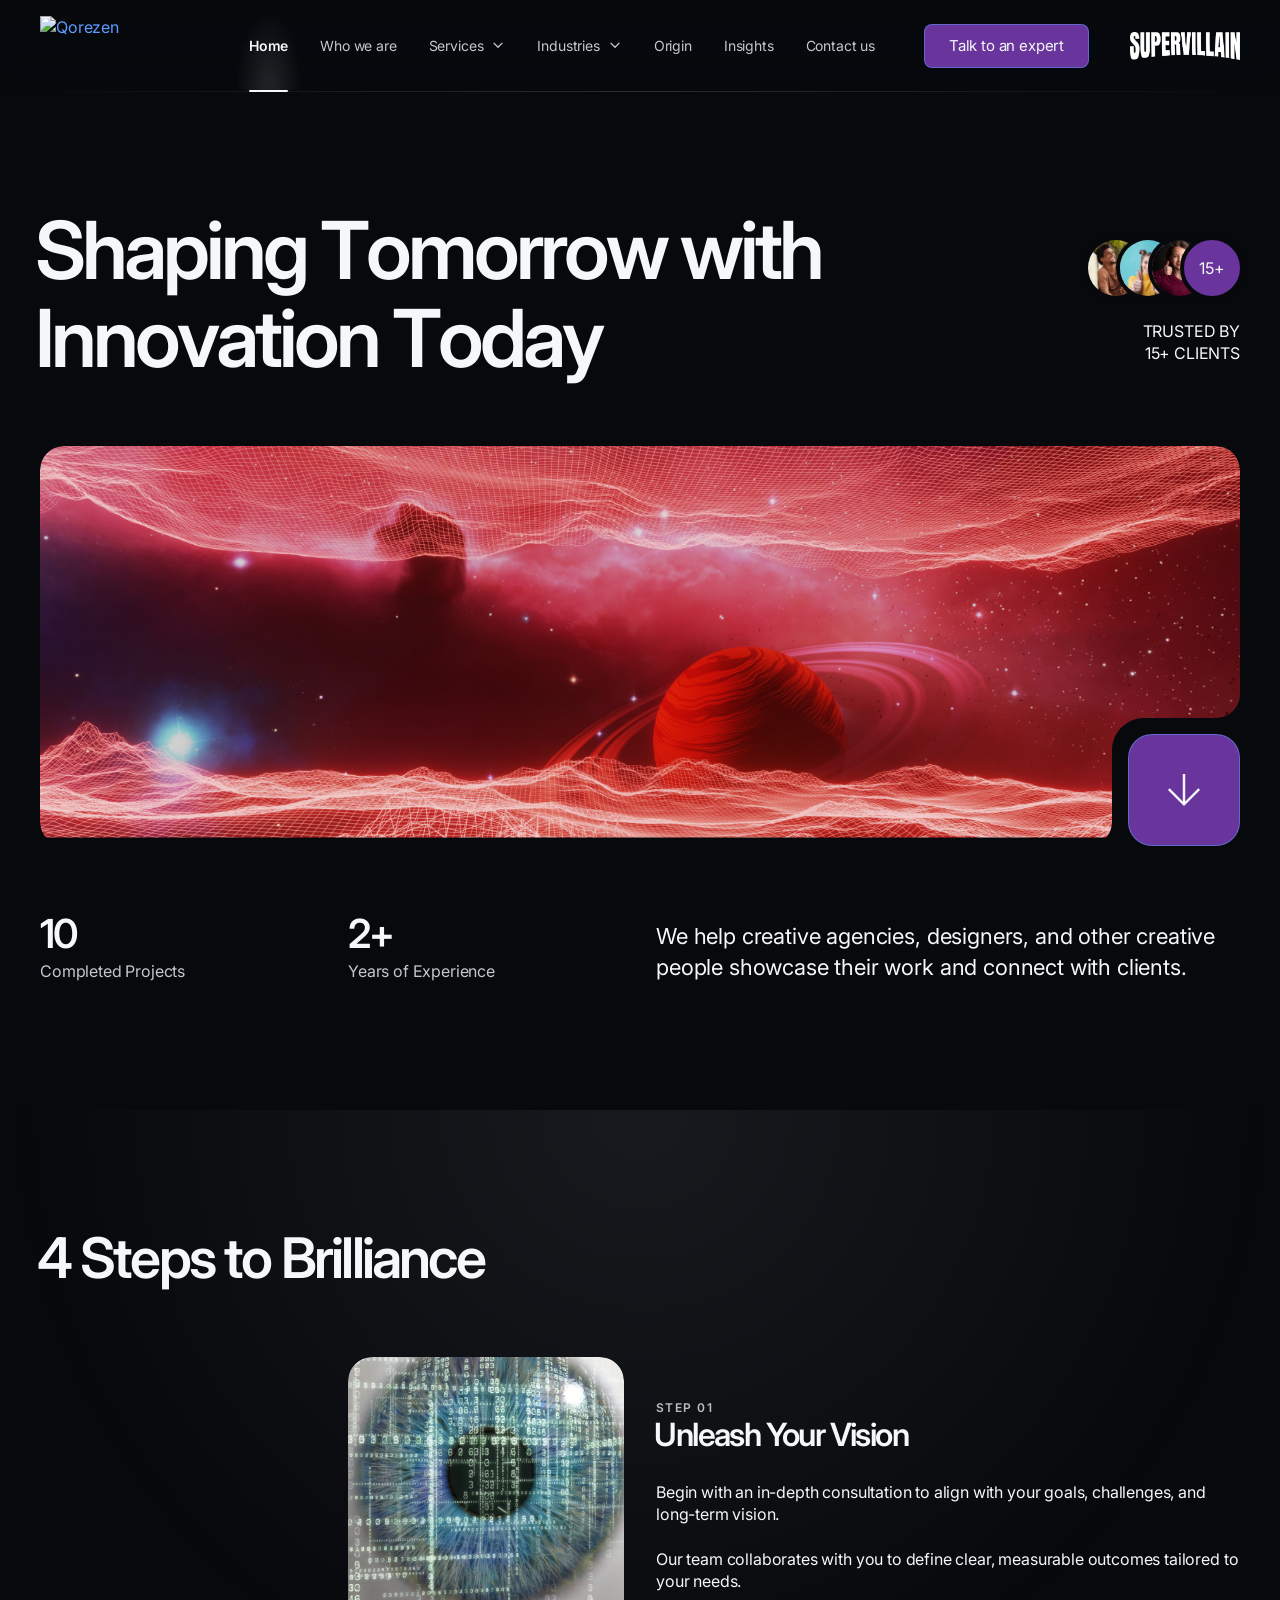
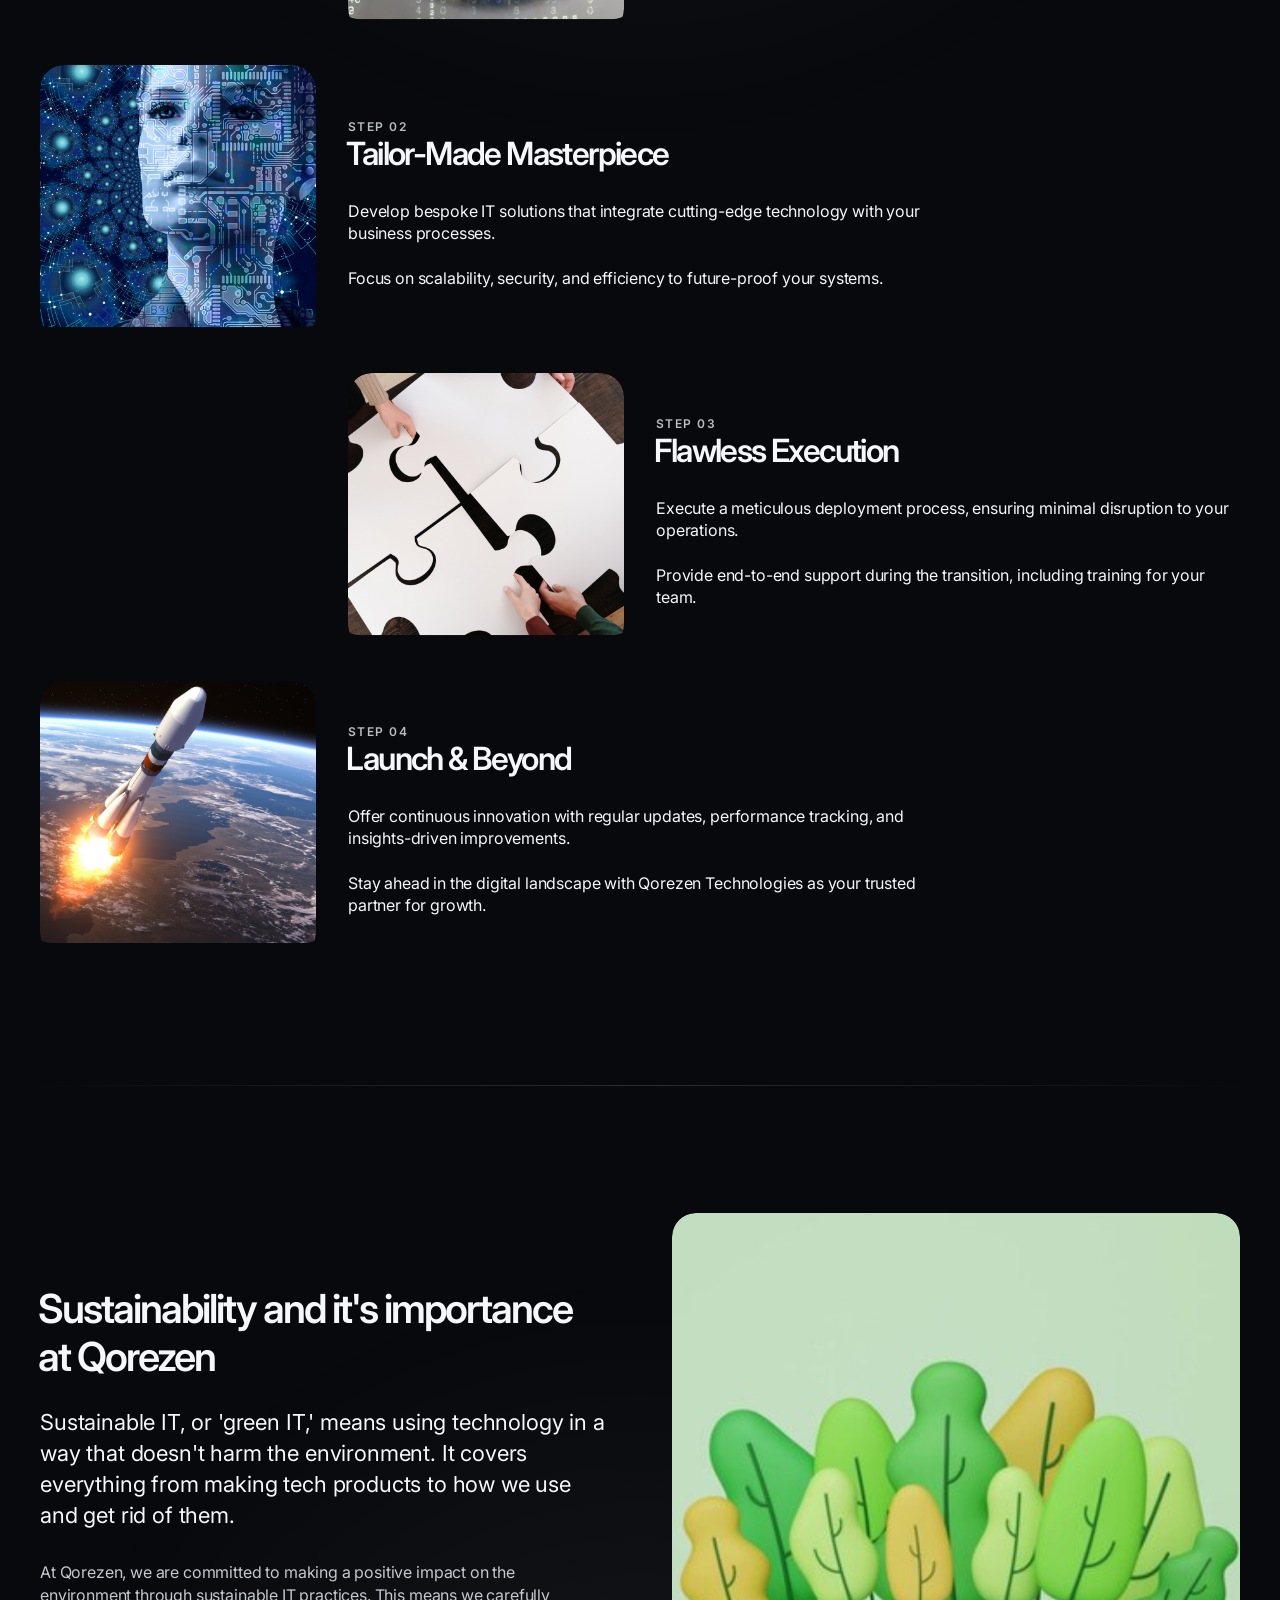
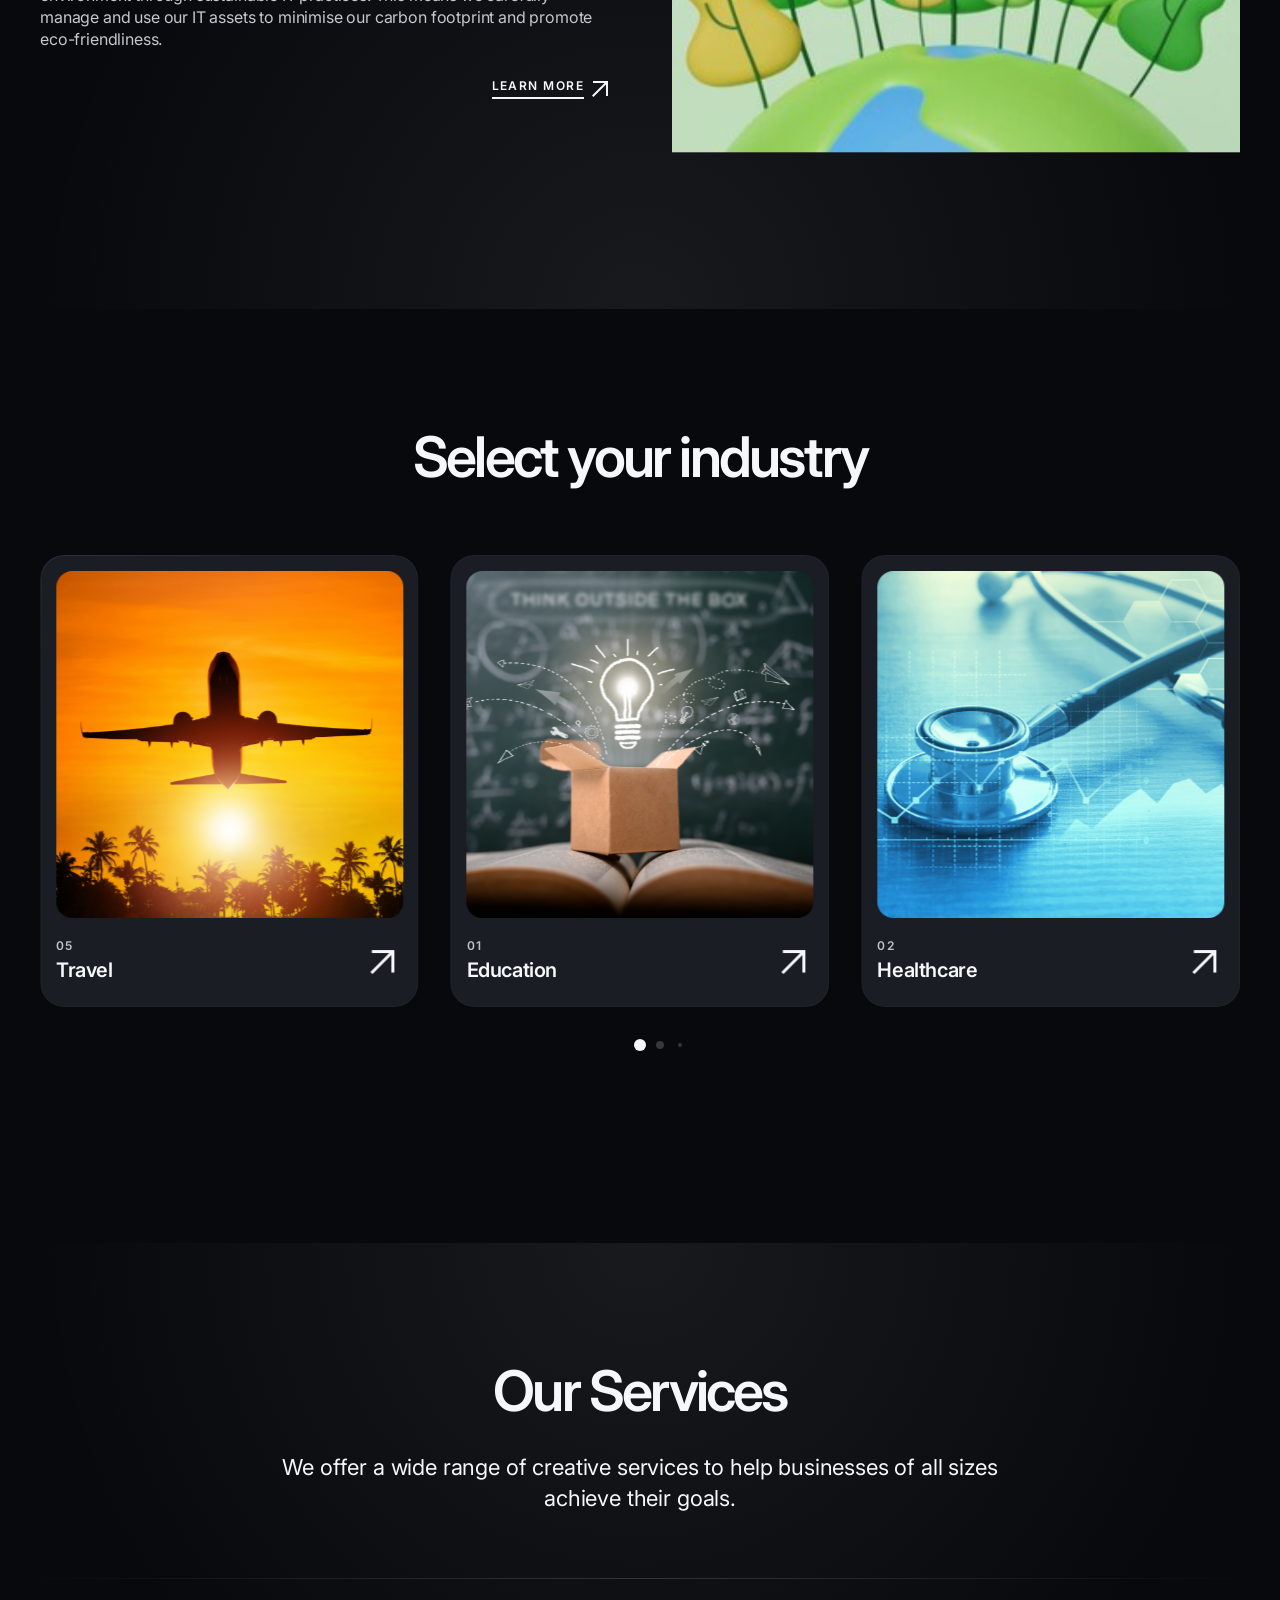
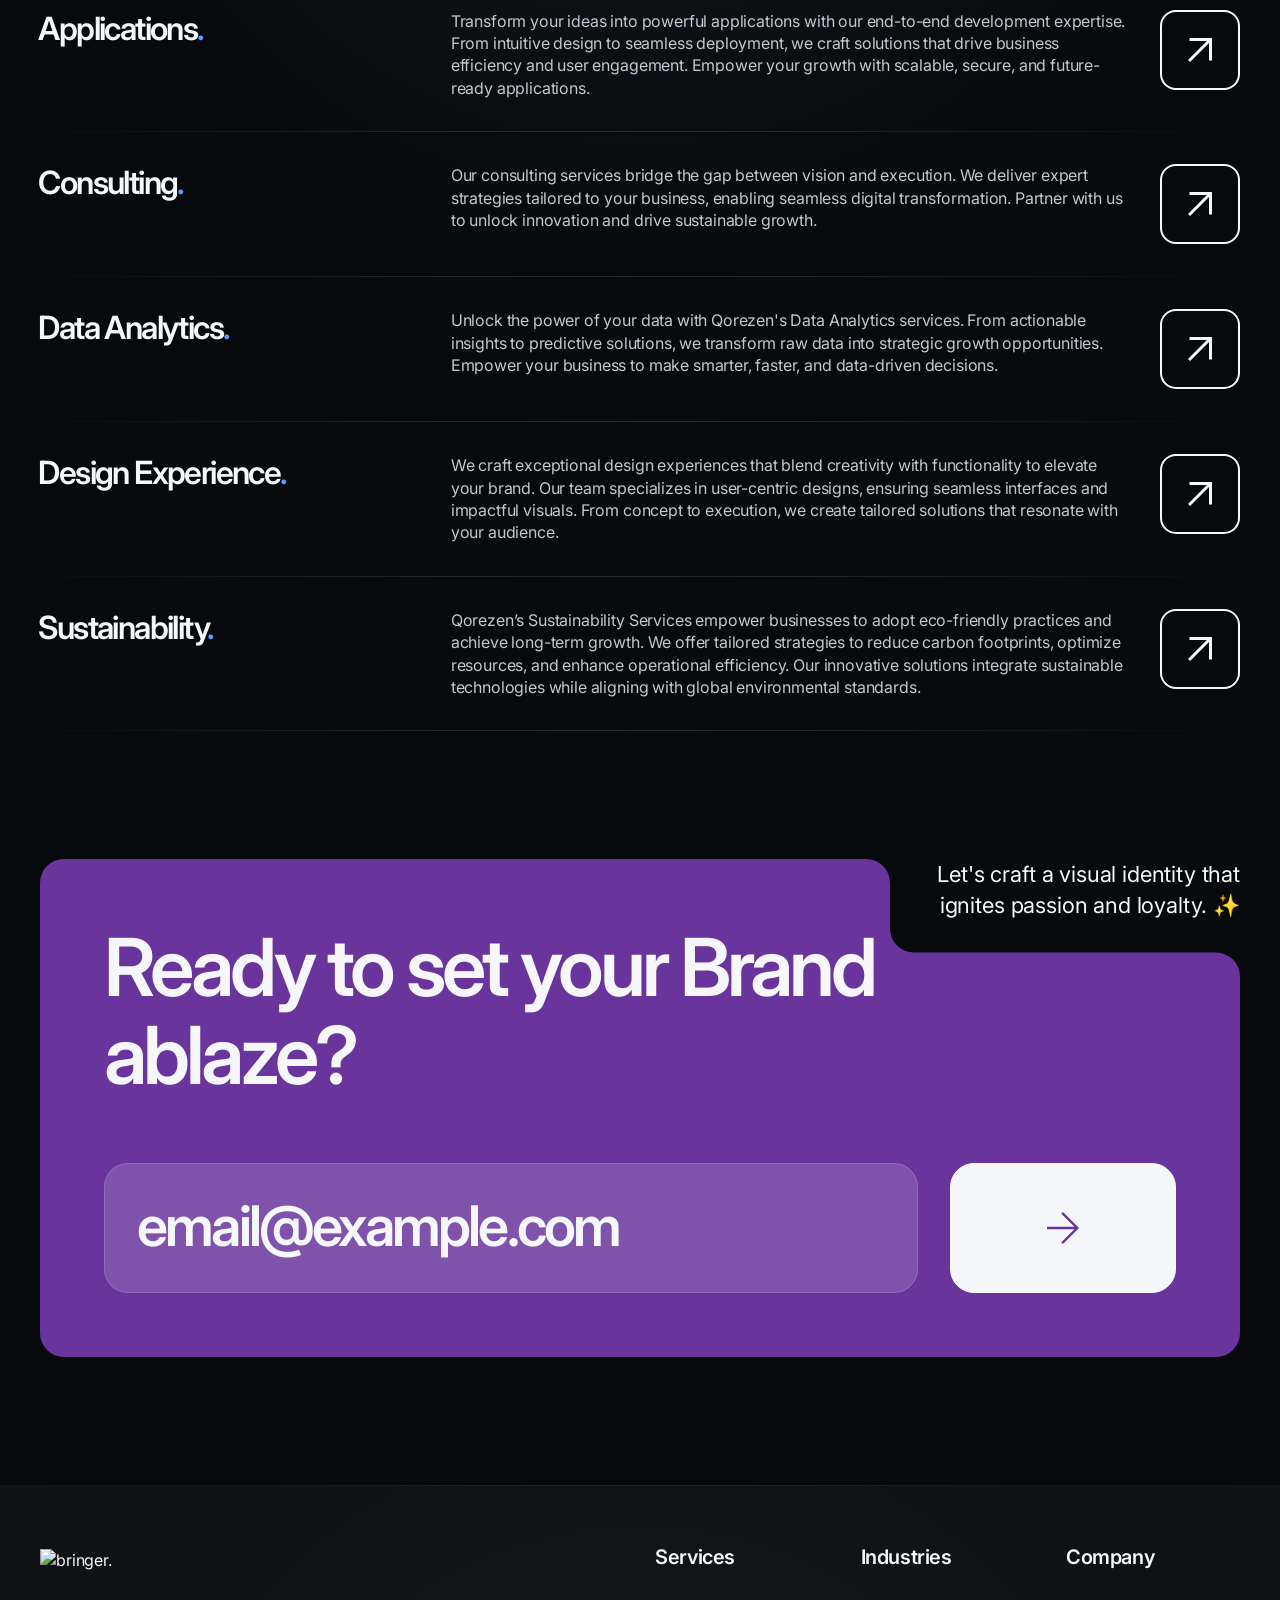
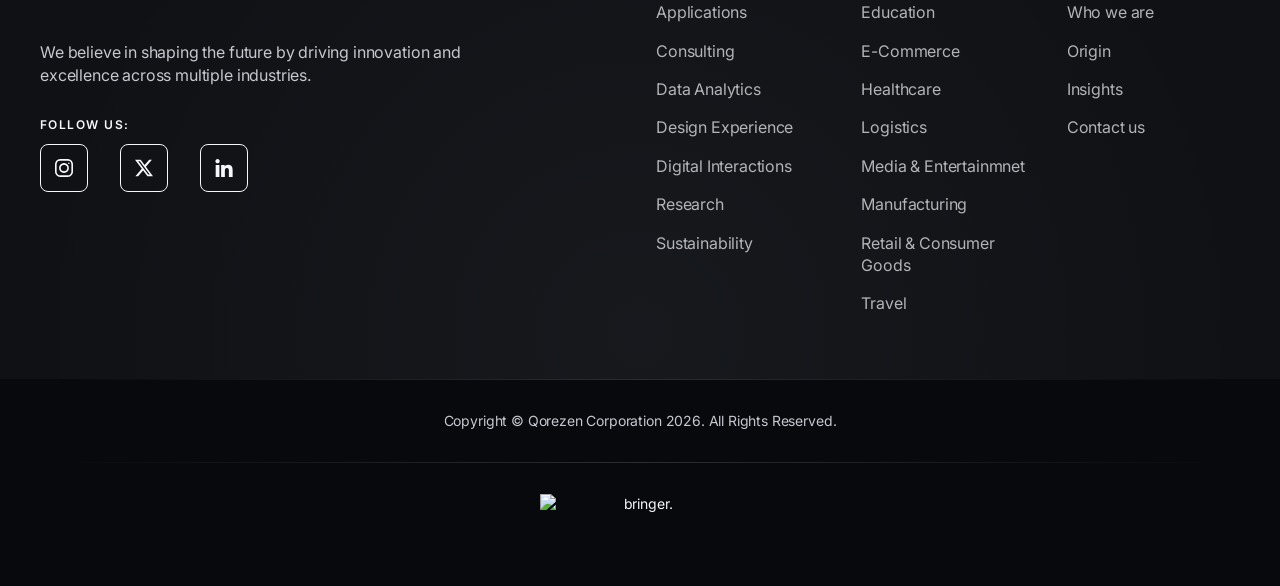
==== index.html @ 01b9240b "new" ====
﻿<!DOCTYPE html>
<html lang="en">
<head>
    <meta charset="UTF-8">
    <meta name="viewport" content="width=device-width, initial-scale=1.0">
    <meta name="robots" content="index, follow">

    <!-- Page Title -->
    <title>Qorezen: Innovation, Connectivity, and Beyond</title>
    <meta name="title" content="Qorezen: Innovation, Connectivity, and Beyond">
    <meta name="description" content="Qorezen - driving transformation with smart solutions, information technology, consulting, seamless networks, and future-ready technology for businesses.">
    <meta name="keywords" content="supply chain operations, consulting, networks, data analytics, design experiences, applications, vendor management">

    <script type="application/ld+json">
{
  "@context": "https://schema.org",
  "@type": "Organization",
  "name": "Qorezen",
  "url": "https://qorezen.in/",
  "logo": "https://qorezen.in/img/Q%20Web%20Logo%20W.png",
  "contactPoint": {
    "@type": "ContactPoint",
    "telephone": "8779620308",
    "contactType": "technical support",
    "areaServed": "IN",
    "availableLanguage": ["en","Hindi"]
  },
  "sameAs": [
    "https://x.com/qorezen",
    "https://www.instagram.com/qorezen/",
    "https://www.linkedin.com/company/qorezen-in/"
  ]
}
</script>


    <!-- Google Fonts -->
    <link href="https://fonts.googleapis.com/css2?family=Inter:wght@400;600&amp;display=swap" rel="stylesheet">
    <!-- Config -->
    <link type="text/css" rel="stylesheet" href="css/config.css">
    <!-- Libraries -->
    <link type="text/css" rel="stylesheet" href="css/libs.css">
    <!-- Template Styles -->
    <link type="text/css" rel="stylesheet" href="css/style.css">
    <!-- Responsive -->
    <link type="text/css" rel="stylesheet" href="css/responsive.css">

    <!-- Favicon -->
    <link rel="icon" href="img/favicon.png" sizes="32x32">

    <meta name="google-site-verification" content="G0SxIU4pODkzYH55vogUHDl1SvJHy9-oJZ2pJo-tywo" />

    <!-- Google tag (gtag.js) -->
<script async src="https://www.googletagmanager.com/gtag/js?id=G-WSK5561V4J"></script>
<script>
  window.dataLayer = window.dataLayer || [];
  function gtag(){dataLayer.push(arguments);}
  gtag('js', new Date());

  gtag('config', 'G-WSK5561V4J');
</script>


</head>
<body>
    <!-- Header -->
    <header id="bringer-header" class="is-frosted is-sticky" data-appear="fade-down" data-unload="fade-up">
        <!-- Desktop Header -->
        <div class="bringer-header-inner">
            <!-- Header Logo -->
            <div class="bringer-header-lp">
                <a href="/index.html" class="bringer-logo">
                    <img src="img/Q Web Logo W.png" alt="Qorezen" width="160" height="60">
                </a>
            </div>
            <!-- Main Menu -->
            <div class="bringer-header-mp">
                <nav class="bringer-nav">
                    <ul class="main-menu" data-stagger-appear="fade-down" data-stagger-delay="75">
                        <li class="current-menu-parent">
                            <a href="/index.html">Home</a>
                        </li>
                        <li>
                            <a href="/who-we-are.html">Who we are</a>
                        </li>
                        <li>
                            <a href="#">Services</a>
                            <ul class="sub-menu">
                                <li>
                                    <a href="/services/applications.html">Applications</a>
                                </li>
                                <li>
                                    <a href="/services/consulting.html">Consulting</a>
                                </li>
                                <li>
                                    <a href="/services/data-analytics.html">Data Analytics</a>
                                </li>
                                <li>
                                    <a href="/services/design-experience.html">Design Experience</a>
                                </li>
                                <li>
                                    <a href="/services/digital-interactions.html">Digital Interactions</a>
                                </li>
                                <li>
                                    <a href="/services/research.html">Research</a>
                                </li>
                                <li>
                                    <a href="/services/sustainability.html">Sustainability</a>
                                </li>
                            </ul>
                        </li>
                        <li>
                            <a href="#">Industries</a>
                            <ul class="sub-menu">
                                <li><a href="">Education</a></li>
                                <li><a href="">E-Commerce</a></li>
                                <li><a href="">Healthcare</a></li>
                                <li><a href="">Logistics</a></li>
                                <li><a href="">Media & Entertainmnet</a></li>
                                <li><a href="">Manufacturing</a></li>
                                <li><a href="">Retail & Consumer Goods</a></li>
                                <li><a href="">Travel</a></li>
                            </ul>
                        </li>
                        <li>
                            <a href="/origin.html" target="_blank">Origin</a>
                        </li>
                        <li>
                            <a href="">Insights</a>
                        </li>
                        <li >
                            <a href="/contact-us.html">Contact us</a>
                        </li>
                    </ul>
                </nav>
            </div>
            <!-- Header Button -->
            <div class="bringer-header-rp">
                <a href="/contact-us.html" class="bringer-button">Talk to an expert</a>
            </div>
            <div class="bringer-header-lp">
                <a href="/index.html" class="bringer-logo">
                    <img src="img/sv_logo.png" alt="Qorezen" width="110" height="60">
                </a>
            </div>
        </div>
        <!-- Mobile Header -->
        <div class="bringer-mobile-header-inner">
            <a href="./" class="bringer-logo">
                <img src="img/Q Web Logo W.png" alt="Qorezen Technologies" width="120" height="24">
            </a>
            <a href="" class="bringer-mobile-menu-toggler">
                <i class="bringer-menu-toggler-icon">
                    <span></span>
                    <span></span>
                    <span></span>
                </i>
            </a>
        </div>
    </header>

    <!-- Page Main -->
    <main id="bringer-main">
        <div class="stg-container">
            <!-- Hero Section -->
            <section>
                <div class="bringer-hero-block bringer-hero-type01">
                    <!-- Main Line -->
                    <div class="stg-row stg-bottom-gap-l stg-m-bottom-gap-l">
                        <div class="stg-col-9 stg-tp-col-8 stg-m-col-12">
                            <!-- Title -->
                            <h1 class="bringer-page-title" data-split-appear="fade-up" data-split-unload="fade-up">Shaping Tomorrow with Innovation Today</h1>
                        </div>
                        <div class="stg-col-3 stg-tp-col-4 stg-m-col-12">
                            <!-- Social Proof -->
                            <div class="bringer-hero-social-proof">
                                <div data-stagger-appear="fade-up" data-stagger-delay="100" data-stagger-unload="fade-up">
                                    <img src="img/home/social-proof01.jpg" alt="Client 01">
                                    <img src="img/home/social-proof02.jpg" alt="Client 02">
                                    <img src="img/home/social-proof03.jpg" alt="Client 03">
                                    <a href="">15+</a>
                                </div>
                                <p data-appear="fade-up" data-unload="fade-up" data-delay="200">Trusted by 15+ clients</p>
                            </div>
                        </div>
                    </div><!-- .stg-row -->

                    <!-- Masked Media Container -->
                    <div class="bringer-hero-media-wrap bringer-masked-bottom-right bringer-masked-block stg-bottom-gap-l" data-appear="zoom-out" data-unload="zoom-out">
                        <!-- Masked Media -->
                        <div class="bringer-masked-media bringer-masked-media bringer-parallax-media">
                            <img src="img/home/homehero.png" alt="Unleash Your Creativity">
                        </div>
                        <!-- Content -->
                        <div class="bringer-masked-content at-bottom-right">
                            <a href="#page01" class="bringer-square-button" data-appear="fade-left">
                                <span class="bringer-icon bringer-icon-arrow-down"></span>
                            </a>
                        </div>
                    </div>

                    <!-- Additional Information Line -->
                    <div class="stg-row stg-valign-bottom">
                        <div class="stg-col-3 stg-tp-col-3 stg-m-col-6" data-appear="fade-up" data-delay="200" data-unload="fade-up">
                            <div class="bringer-counter bringer-small-counter" data-delay="3000">
                                <div class="bringer-counter-number">10</div>
                                <div class="bringer-counter-label">Completed Projects</div>
                            </div><!-- .bringer-counter -->
                        </div>
                        <div class="stg-col-3 stg-tp-col-3 stg-m-col-6" data-appear="fade-up" data-delay="300" data-unload="fade-up">
                            <div class="bringer-counter bringer-small-counter" data-delay="3000">
                                <div class="bringer-counter-number" data-suffix="+">2</div>
                                <div class="bringer-counter-label">Years of Experience</div>
                            </div><!-- .bringer-counter -->
                        </div>
                        <div class="stg-col-6 stg-tp-col-6 stg-m-col-12 stg-m-top-gap" data-appear="fade-up" data-delay="400" data-unload="fade-up">
                            <p class="bringer-large-text">We help creative agencies, designers, and other creative people showcase their work and connect with clients.</p>
                        </div>
                    </div><!-- .stg-row -->
                </div><!-- .bringer-hero-block -->
            </section>

            <!-- Section: Steps -->
            <section class="backlight-top" id="page01">
                <div class="stg-bottom-gap-l">
                    <h2 data-appear="fade-up" data-unload="fade-up">4 Steps to Brilliance</h2>
                </div>
                <!-- Step 01 Row -->
                <div class="stg-row stg-bottom-gap stg-valign-middle stg-m-bottom-gap-l" data-unload="fade-left">
                    <div class="stg-col-3 stg-offset-3 stg-tp-col-6 stg-m-bottom-gap" data-appear="fade-right">
                        <div class="bringer-parallax-media">
                            <img class="bringer-lazy" src="img/null.png" data-src="img/home/vision.png" alt="Step 01" width="960" height="960">
                        </div>
                    </div>
                    <div class="stg-col-6 stg-tp-col-6" data-appear="fade-right" data-delay="100">
                        <span class="bringer-label">Step 01</span>
                        <h4>Unleash Your Vision</h4>
                        <p><span class="bringer-highlight">Begin with an in-depth consultation to align with your goals, challenges, and long-term vision.</p>
                        <p><span class="bringer-highlight">Our team collaborates with you to define clear, measurable outcomes tailored to your needs.</p>
                    </div>
                </div>
                <!-- Step 02 Row -->
                <div class="stg-row stg-bottom-gap stg-valign-middle stg-tp-row-reverse stg-m-bottom-gap-l" data-unload="fade-right">
                    <div class="stg-col-3 stg-tp-col-6 stg-m-bottom-gap" data-appear="fade-left">
                        <div class="bringer-parallax-media">
                            <img class="bringer-lazy" src="img/null.png" data-src="img/home/tech.png" alt="Step 02" width="960" height="960">
                        </div>
                    </div>
                    <div class="stg-col-6 stg-tp-col-6" data-appear="fade-left" data-delay="100">
                        <span class="bringer-label">Step 02</span>
                        <h4>Tailor-Made Masterpiece</h4>
                        <p><span class="bringer-highlight">Develop bespoke IT solutions that integrate cutting-edge technology with your business processes.</p>
                        <p><span class="bringer-highlight">Focus on scalability, security, and efficiency to future-proof your systems.</p>
                    </div>
                    <div class="stg-col-3"><!-- Empty Column --></div>
                </div>
                <!-- Step 03 Row -->
                <div class="stg-row stg-bottom-gap stg-valign-middle stg-m-bottom-gap-l" data-unload="fade-left">
                    <div class="stg-col-3 stg-offset-3 stg-tp-col-6 stg-m-bottom-gap" data-appear="fade-right">
                        <div class="bringer-parallax-media">
                            <img class="bringer-lazy" src="img/null.png" data-src="img/home/execution.png" alt="Step 03" width="960" height="960">
                        </div>
                    </div>
                    <div class="stg-col-6 stg-tp-col-6" data-appear="fade-right" data-delay="100">
                        <span class="bringer-label">Step 03</span>
                        <h4>Flawless Execution</h4>
                        <p><span class="bringer-highlight">Execute a meticulous deployment process, ensuring minimal disruption to your operations.</p>
                        <p><span class="bringer-highlight">Provide end-to-end support during the transition, including training for your team.</p>
                    </div>
                </div>
                <!-- Step 04 Row -->
                <div class="stg-row stg-valign-middle stg-tp-row-reverse" data-unload="fade-right">
                    <div class="stg-col-3 stg-tp-col-6 stg-m-bottom-gap" data-appear="fade-left">
                        <div class="bringer-parallax-media">
                            <img class="bringer-lazy" src="img/null.png" data-src="img/home/launch.png" alt="Step 04" width="960" height="960">
                        </div>
                    </div>
                    <div class="stg-col-6 stg-tp-col-6" data-appear="fade-left" data-delay="100">
                        <span class="bringer-label">Step 04</span>
                        <h4>Launch &amp; Beyond</h4>
                        <p><span class="bringer-highlight">Offer continuous innovation with regular updates, performance tracking, and insights-driven improvements.</p>
                        <p><span class="bringer-highlight">Stay ahead in the digital landscape with Qorezen Technologies as your trusted partner for growth.</p>
                    </div>
                    <div class="stg-col-3"><!-- Empty Column --></div>
                </div>
            </section>

            <!-- Section: About Us -->
            <section class="backlight-bottom divider-top">
                <div class="stg-row stg-large-gap stg-valign-middle stg-tp-column-reverse">
                    <div class="stg-col-6" data-appear="fade-right" data-unload="fade-left">
                        <h3>Sustainability and it's importance at Qorezen</h3>
                        <p class="bringer-large-text">Sustainable IT, or 'green IT,' means using technology in a way that doesn't harm the environment. It covers everything from making tech products to how we use and get rid of them.</p>
                        <p>At Qorezen, we are committed to making a positive impact on the environment through sustainable IT practices. This means we carefully manage and use our IT assets to minimise our carbon footprint and promote eco-friendliness.</p>
                        <div class="align-right">
                            <a href="" class="bringer-arrow-link">Learn More</a>
                        </div>
                    </div>
                    <div class="stg-col-6 stg-tp-bottom-gap-l stg-m-bottom-gap" data-unload="fade-right" data-appear="fade-left">
                        <div class="bringer-parallax-media">
                            <img class="bringer-lazy" src="img/home/sustain.png" data-src="img/home/sustain.png" alt="Sustainability" width="960" height="960">
                        </div>
                    </div>
                </div><!-- .stg-row -->
            </section>

            <!-- Section: Portfolio Carousel -->
            <section>
                <!-- Section Title -->
                <div class="stg-row bringer-section-title">
                    <div class="stg-col-8 stg-offset-2">
                        <div class="align-center">
                            <h2 data-appear="fade-up" data-unload="fade-up">Select your industry</h2>
                        </div>
                    </div>
                </div>
                <!-- Portfolio Carousel -->
                <div class="swiper bringer-carousel stg-bottom-gap-l" data-appear="fade-up" data-delay="200" data-unload="fade-up" data-tp-centered="0">
                    <div class="swiper-wrapper">
                        <!-- Card Item 01 -->
                        <div class="bringer-block bringer-portfolio-card swiper-slide">
                            <div class="bringer-portfolio-card-image">
                                <img class="bringer-lazy" src="img/null.png" data-src="img/industries/education.png" alt="" width="1200" height="1200">
                            </div>
                            <div class="bringer-portfolio-card-footer">
                                <div class="bringer-portfolio-card-title">
                                    <span class="bringer-meta">01</span>
                                    <h6>Education</h6>
                                </div>
                                <span class="bringer-icon bringer-icon-explore"></span>
                            </div>
                            <a href=""></a>
                        </div><!-- .bringer-portfolio-card -->
                                                
                        <!-- Card Item 02 -->
                        <div class="bringer-block bringer-portfolio-card swiper-slide">
                            <div class="bringer-portfolio-card-image">
                                <img class="bringer-lazy" src="img/null.png" data-src="img/industries/healthcare.png" alt="" width="1200" height="1200">
                            </div>
                            <div class="bringer-portfolio-card-footer">
                                <div class="bringer-portfolio-card-title">
                                    <span class="bringer-meta">02</span>
                                    <h6>Healthcare</h6>
                                </div>
                                <span class="bringer-icon bringer-icon-explore"></span>
                            </div>
                            <a href=""></a>
                        </div><!-- .bringer-portfolio-card -->
                                                
                        <!-- Card Item 03 -->
                        <div class="bringer-block bringer-portfolio-card swiper-slide">
                            <div class="bringer-portfolio-card-image">
                                <img class="bringer-lazy" src="img/null.png" data-src="img/industries/logistics.png" alt="" width="1200" height="1200">
                            </div>
                            <div class="bringer-portfolio-card-footer">
                                <div class="bringer-portfolio-card-title">
                                    <span class="bringer-meta">03</span>
                                    <h6>Logistics</h6>
                                </div>
                                <span class="bringer-icon bringer-icon-explore"></span>
                            </div>
                            <a href=""></a>
                        </div><!-- .bringer-portfolio-card -->
                                                
                        <!-- Card Item 04 -->
                        <div class="bringer-block bringer-portfolio-card swiper-slide">
                            <div class="bringer-portfolio-card-image">
                                <img class="bringer-lazy" src="img/null.png" data-src="img/industries/manufacturing.png" alt="" width="1200" height="1200">
                            </div>
                            <div class="bringer-portfolio-card-footer">
                                <div class="bringer-portfolio-card-title">
                                    <span class="bringer-meta">04</span>
                                    <h6>Manufacturing</h6>
                                </div>
                                <span class="bringer-icon bringer-icon-explore"></span>
                            </div>
                            <a href=""></a>
                        </div><!-- .bringer-portfolio-card -->
                                                
                        <!-- Card Item 05 -->
                        <div class="bringer-block bringer-portfolio-card swiper-slide">
                            <div class="bringer-portfolio-card-image">
                                <img class="bringer-lazy" src="img/null.png" data-src="img/industries/travel.png" alt="" width="1200" height="1200">
                            </div>
                            <div class="bringer-portfolio-card-footer">
                                <div class="bringer-portfolio-card-title">
                                    <span class="bringer-meta">05</span>
                                    <h6>Travel</h6>
                                </div>
                                <span class="bringer-icon bringer-icon-explore"></span>
                            </div>
                            <a href=""></a>
                        </div><!-- .bringer-portfolio-card -->
                    </div>
                    <!-- Pagination -->
                    <div class="swiper-pagination bringer-dots"></div>
                </div><!-- .bringer-portfolio-carousel -->
            </section>

            <!-- Section: Our Services -->
            <section class="backlight-top">
                <!-- Section Title -->
                <div class="stg-row bringer-section-title">
                    <div class="stg-col-8 stg-offset-2">
                        <div class="align-center">
                            <h2 data-appear="fade-up" data-unload="fade-up">Our Services</h2>
                            <p class="bringer-large-text" data-appear="fade-up" data-unload="fade-up" data-delay="100">We offer a wide range of creative services to help businesses of all sizes achieve their goals.</p>
                        </div>
                    </div>
                </div>
                <!-- Services List -->
                <div class="bringer-detailed-list-wrap" data-appear="fade-up" data-unload="fade-up" data-delay="200">
                    <ul class="bringer-detailed-list">
                        <li>
                            <div class="bringer-detailed-list-title">
                                <h4>Applications<span class="bringer-accent">.</span></h4>
                            </div>
                            <div class="bringer-detailed-list-description">
                                <p>Transform your ideas into powerful applications with our end-to-end development expertise. From intuitive design to seamless deployment, we craft solutions that drive business efficiency and user engagement. Empower your growth with scalable, secure, and future-ready applications.</p>
                            </div>
                            <div class="bringer-detailed-list-button">
                                <span class="bringer-icon bringer-icon-explore"></span>
                            </div>
                            <a href="/services/applications.html"></a>
                        </li>
                        <li>
                            <div class="bringer-detailed-list-title">
                                <h4>Consulting<span class="bringer-accent">.</span></h4>
                            </div>
                            <div class="bringer-detailed-list-description">
                                <p>Our consulting services bridge the gap between vision and execution. We deliver expert strategies tailored to your business, enabling seamless digital transformation. Partner with us to unlock innovation and drive sustainable growth.</p>
                            </div>
                            <div class="bringer-detailed-list-button">
                                <span class="bringer-icon bringer-icon-explore"></span>
                            </div>
                            <a href="/services/consulting.html"></a>
                        </li>
                        <li>
                            <div class="bringer-detailed-list-title">
                                <h4>Data Analytics<span class="bringer-accent">.</span></h4>
                            </div>
                            <div class="bringer-detailed-list-description">
                                <p>Unlock the power of your data with Qorezen's Data Analytics services. From actionable insights to predictive solutions, we transform raw data into strategic growth opportunities. Empower your business to make smarter, faster, and data-driven decisions.</p>
                            </div>
                            <div class="bringer-detailed-list-button">
                                <span class="bringer-icon bringer-icon-explore"></span>
                            </div>
                            <a href="/services/data-analytics.html"></a>
                        </li>
                        <li>
                            <div class="bringer-detailed-list-title">
                                <h4>Design Experience<span class="bringer-accent">.</span></h4>
                            </div>
                            <div class="bringer-detailed-list-description">
                                <p>We craft exceptional design experiences that blend creativity with functionality to elevate your brand. Our team specializes in user-centric designs, ensuring seamless interfaces and impactful visuals. From concept to execution, we create tailored solutions that resonate with your audience.</p>
                            </div>
                            <div class="bringer-detailed-list-button">
                                <span class="bringer-icon bringer-icon-explore"></span>
                            </div>
                            <a href="/services/design-experience.html"></a>
                        </li>
                        <li>
                            <div class="bringer-detailed-list-title">
                                <h4>Sustainability<span class="bringer-accent">.</span></h4>
                            </div>
                            <div class="bringer-detailed-list-description">
                                <p>Qorezen’s Sustainability Services empower businesses to adopt eco-friendly practices and achieve long-term growth. We offer tailored strategies to reduce carbon footprints, optimize resources, and enhance operational efficiency. Our innovative solutions integrate sustainable technologies while aligning with global environmental standards.</p>
                            </div>
                            <div class="bringer-detailed-list-button">
                                <span class="bringer-icon bringer-icon-explore"></span>
                            </div>
                            <a href="/services/sustainability.html"></a>
                        </li>
                    </ul>
                </div>
            </section>

            <!-- Section: CTA -->
            <section data-padding="bottom">
                <div class="bringer-masked-cta bringer-masked-block" data-unload="fade-down">
                    <form  method="post" data-fill-error="Please, fill out the form." class="bringer-contact-form is-short bringer-masked-media" data-appear="fade-up">
                        <div class="bringer-form-content bringer-cta-form">
                            <div class="bringer-cta-form-content" data-appear="fade-up" data-delay="100">
                                <div class="bringer-cta-title">Ready to set your Brand ablaze?</div>
                                <input type="email" id="subscribe_email" name="subscribe_email" placeholder="email@example.com" required>
                            </div>
                            <div class="bringer-cta-form-button" data-appear="fade-up" data-delay="200">
                                <button type="submit">
                                    <span class="bringer-icon bringer-icon-arrow-submit"></span>
                                </button>
                            </div>
                            <div class="bringer-contact-form__response"></div>
                        </div>
                        <span class="bringer-form-spinner"></span>
                    </form>
                    <div class="bringer-masked-cta-content bringer-masked-content at-top-right">
                        <p class="bringer-large-text" data-appear="fade-down">Let's craft a visual identity that ignites passion and loyalty. ✨</p>
                    </div>
                </div>
            </section>
        </div><!-- .stg-container -->

        <!-- Footer -->
        <footer id="bringer-footer" data-appear="fade-up" data-unload="fade-down">
            <!-- Footer Widgets Area -->
            <div class="bringer-footer-widgets">
                <div class="stg-container">
                    <div class="stg-row" data-stagger-appear="fade-left" data-stagger-delay="100">
                        <div class="stg-col-5 stg-tp-col-12 stg-tp-bottom-gap-l">
                            <div class="bringer-info-widget">
                                <a href="/index.html" class="bringer-logo footer-logo">
                                    <img src="img/Q Web Logo W.png" alt="bringer." width="160" height="60">
                                </a>
                                <div class="bringer-info-description">We believe in shaping the future by driving innovation and excellence across multiple industries.</div>
                                <span class="bringer-label">Follow us:</span>
                                <ul class="bringer-socials-list" data-stagger-appear="fade-up" data-stagger-delay="75">
                                    <li>
                                        <a href="https://www.instagram.com/qorezen/" target="_blank" class="bringer-socials-instagram">
                                            <i></i>
                                        </a>
                                    </li>
                                    <li>
                                        <a href="https://x.com/qorezen" target="_blank" class="bringer-socials-x">
                                            <i></i>
                                        </a>
                                    </li>
                                    <li>
                                        <a href="https://www.linkedin.com/company/qorezen-in/" target="_blank" class="bringer-socials-linkedin">
                                            <i></i>
                                        </a>
                                    </li>
                                </ul>
                            </div>
                        </div>
                        <div class="stg-col-2 stg-offset-1 stg-tp-col-4 stg-m-col-4">
                            <div class="bringer-widget">
                                <h6>Services</h6>
                                <div class="bringer-menu-widget">
                                    <ul>
                                        <li><a href="/services/applications.html">Applications</a></li>
                                        <li><a href="/services/consulting.html">Consulting</a></li>
                                        <li><a href="/services/data-analytics.html">Data Analytics</a></li>
                                        <li><a href="/services/design-experience.html">Design Experience</a></li>
                                        <li><a href="/services/digital-interactions.html">Digital Interactions</a></li>
                                        <li><a href="/services/research.html">Research</a></li>
                                        <li><a href="/services/sustainability.html">Sustainability</a></li>
                                    </ul>
                                </div>
                            </div>
                        </div>
                        <div class="stg-col-2 stg-tp-col-4 stg-m-col-4">
                            <div class="bringer-widget">
                                <h6>Industries</h6>
                                <div class="bringer-menu-widget">
                                    <ul>
                                        <li><a href="">Education</a></li>
                                        <li><a href="">E-Commerce</a></li>
                                        <li><a href="">Healthcare</a></li>
                                        <li><a href="">Logistics</a></li>
                                        <li><a href="">Media & Entertainmnet</a></li>
                                        <li><a href="">Manufacturing</a></li>
                                        <li><a href="">Retail & Consumer Goods</a></li>
                                        <li><a href="">Travel</a></li>
                                    </ul>
                                </div>
                            </div>
                        </div>
                        <div class="stg-col-2 stg-tp-col-4 stg-m-col-4">
                            <div class="bringer-widget">
                                <h6>Company</h6>
                                <div class="bringer-menu-widget">
                                    <ul>
                                        <li><a href="/who-we-are.html">Who we are</a></li>
                                        <li><a href="/origin.html">Origin</a></li>
                                        <li><a href="">Insights</a></li>
                                        <li><a href="/contact-us.html">Contact us</a></li>
                                    </ul>
                                </div>
                            </div>
                        </div>
                    </div><!-- .stg-row -->
                </div><!-- .stg-container -->
            </div>

            

            <!-- Footer Copyright Line -->
            <div class="bringer-footer-line stg-container">
                <div class="align-center">
                    Copyright &copy; Qorezen Corporation 2026. All Rights Reserved.
                </div>
            </div>
            <div class="bringer-footer-line stg-container">
                <div class="align-center">
                    <a href="https://supervillain.in/" target="_blank" class="bringer-logo footer-logo">
                                    <img src="img/SVB Logo.png" alt="bringer." width="200" height="60">
                                </a>
                </div>
            </div>
        </footer>
	</main>

    <!-- Right Click Protection Block -->
 <!--   <div class="bringer-rcp-wrap">
        <div class="bringer-rcp-overlay"></div>
        <div class="bringer-rcp-container">
            <h2>The context menu is not allowed on this page.</h2>
        </div>
    </div> -->

    <!-- Dynamic Backlight -->
    <div class="bringer-backlight"></div>

    <!-- JS Scripts -->
    <script src="js/lib/jquery.min.js"></script>
    <script src="js/lib/libs.js"></script>
    <script src="js/contact_form.js"></script>
    <script src="js/st-core.js"></script>
    <script src="js/classes.js"></script>
    <script src="js/main.js"></script>
</body>
</html>
---- css/config.css ----
/**
 * Author: Shadow Themes
 * Author URL: https://shadow-themes.com
 */

/* ============
   COLOR SCHEME
=============== */
:root {
    /* Used as body background and overlays */
    --bringer-s-body-bg: #07090D;

    /* Used as a background color for header, footer, and mobile navigation */
    --bringer-s-nav: #07090DCC;

    /* Used as a background color for block containers, sub-menus, and form inputs */
    --bringer-s-container-bg: #1A1D24;

    /* The same as the previous one but with transparency for frosted glass blocks */
    --bringer-s-container-frosted: #1A1D24EE;

    /* Used as a color for headings, page titles, button labels, and other bright text accents */
    --bringer-s-heading: #F5F7FA;

    /* It is the same as the previous one but with transparency. Used for labels, meta, and some hover effects */
    --bringer-s-heading-fade: #F5F7FAC0;

    /* Used as a color for general content */
    --bringer-s-text: #C5C7CE;

    /* A background color for accents, like buttons, highlighted blocks, etc. */
    --bringer-s-accent: #69359C;

    /* A hovered button background color */
    --bringer-button-hover-bg: #3F6EE9D0;

    /* Used as a color for text accents */
    --bringer-s-text-accent: #5C9DFF;

    /* Used as a text color for accented blocks */
    --bringer-s-accented-text: var(--bringer-s-heading);

    /* Used as a primary border-color */
    --bringer-s-border: #F5F7FA27;

    /* Used as a border color for accented blocks */
    --bringer-s-border-accent: #5C9DFF80;
    
    /* A default semi-transparent border color for blocks with a shining effect */
    --bringer-s-border-mute: #F5F7FA0D;

    /* A semi-transparent border shining effect color */
    --bringer-s-border-highlight: #F5F7FA40;

    /* Used as a color for a backlight effect */
    --bringer-s-backlight: #F5F7FA12;

    /* Used as a color for block shadow */
    --bringer-s-box-shadow: #07090D10;

    /* The cursor-followed backlight color. It uses the primary backlight color */
    --bringer-s-cursor-light: var(--bringer-s-backlight);
    
    /* A horizontal side-fade gradient border color */
    --bringer-c-border-gradient: linear-gradient(to left, transparent, var(--bringer-s-border), transparent); 


    /* Main menu text color */
    --bringer-c-menu: var(--bringer-s-text);
    
    /* Main menu hovered item text color */
    --bringer-c-menu-hover: var(--bringer-s-heading);

    /* Main menu current item text color */
    --bringer-c-menu-active: var(--bringer-s-heading);
}

/* ==========
   TYPOGRAPHY
============= */
:root {
    /* === FONT GROUPS === */
    /* Headings Font Family */
    --bringer-t-heading-ff: 'Inter', sans-serif;
    
    /* Headings Font Weight */
    --bringer-t-heading-fw: 600;


    /* Content Font Family */
    --bringer-t-content-ff: 'Inter', sans-serif;

    /* Content Font Weight */
    --bringer-t-content-fw: 400;

    /* Content Font Letter Spacing */
    --bringer-t-content-ls: -0.01em;


    /* === MAIN MENU === */
    /* Main Menu Font Family */
    --bringer-t-menu-ff: var(--bringer-t-content-ff);

    /* Main Menu Font Weight */
    --bringer-t-menu-fw: var(--bringer-t-content-fw);

    /* Main Menu Font Size */
    --bringer-t-menu-fs: 14px;

    /* Main Menu Line Height */
    --bringer-t-menu-lh: 1.4em;

    /* Sub-Menu Font Family */
    --bringer-t-submenu-ff: var(--bringer-t-menu-ff);

    /* Main Menu Font Weight */
    --bringer-t-submenu-fw: var(--bringer-t-menu-fw);

    /* Main Menu Font Size */
    --bringer-t-submenu-fs: var(--bringer-t-menu-fs);

    /* Main Menu Line Heiight */
    --bringer-t-submenu-lh: var(--bringer-t-menu-lh);


    /* === FOOTER === */
    /* Footer Font Size */
    --bringer-t-footer-fs: 14px;

    /* Footer Text Line Height */
    --bringer-t-footer-lh: 1.4em;

    /* Social Icons Size */
    --bringer-socials-size: 24px;


    /* === HEADINGS === */
    /* H1 Heading font size */
    --bringer-t-h1-fs: 80px;

    /* H1 Heading letter spacing */
    --bringer-t-h1-ls: -0.05em;

    /* H1 Line Height */
    --bringer-t-h1-lh: 1.1em;

    /* H1 Margin */
    --bringer-t-h1-margin: -0.175em 0 0.338em -0.063em;


    /* H2 Heading font size */
    --bringer-t-h2-fs: 56px;

    /* H2 Heading letter spacing */
    --bringer-t-h2-ls: -0.05em;

    /* H2 Line Height */
    --bringer-t-h2-lh: 1.2em;

    /* H2 Margin */
    --bringer-t-h2-margin: -0.232em 0 0.482em -0.06em;


    /* H3 Heading font size */
    --bringer-t-h3-fs: 40px;

    /* H3 Heading letter spacing */
    --bringer-t-h3-ls: -0.05em;
    
    /* H3 Line Height */
    --bringer-t-h3-lh: 1.2em;

    /* H3 Margin */
    --bringer-t-h3-margin: -0.215em 0 0.65em -0.05em;


    /* H4 Heading font size */
    --bringer-t-h4-fs: 32px;

    /* H4 Heading letter spacing */
    --bringer-t-h4-ls: -0.05em;

    /* H4 Line Height */
    --bringer-t-h4-lh: 1.2em;

    /* H4 Margin */
    --bringer-t-h4-margin: -0.22em 0 0.813em -0.05em;


    /* H5 Heading font size */
    --bringer-t-h5-fs: 26px;

    /* H5 Heading letter spacing */
    --bringer-t-h5-ls: -0.02em;

    /* H5 Line Height */
    --bringer-t-h5-lh: 1.2em;

    /* H5 Margin */
    --bringer-t-h5-margin: -0.19em 0 1em -0.06em;


    /* H6 Heading font size */
    --bringer-t-h6-fs: 20px;

    /* H6 Heading letter spacing */
    --bringer-t-h6-ls: -0.02em;
                    
    /* H6 Line Height */
    --bringer-t-h6-lh: 1.2em;

    /* H6 Margin */
    --bringer-t-h6-margin: -0.2em 0 1.2em -0.038em;


    /* === CONTENT === */
    /* Content Large text Font Size */
    --bringer-t-large-fs: 22px;

    /* Content text Font Size */
    --bringer-t-content-fs: 16px;

    /* Content text Line Height */
    --bringer-t-content-lh: 1.4em;

    /* Meta Font Size */
    --bringer-t-meta-fs: 12px;

    /* Meta Letter Spacing */
    --bringer-t-meta-ls: 0.12em;

    /* Meta Font Weight */
    --bringer-t-meta-fw: 600;

    
    /* === FORMS AND FIELDS === */
    /* Button Font Size */
    --bringer-t-button-fs: 15px;

    /* Input Font Size */
    --bringer-t-input-fs: 14px;

    /* Input Line Height */
    --bringer-t-input-lh: 1.4em;
}

/* =======================
   DIMENSIONS AND SPACINGS
========================== */
:root {
    /* Header vertical spacing */
    --bringer-header-spacing: 16px;

    /* Main Menu items spacing */
    --bringer-menu-gap: 32px;

    /* Sub-menu container width */
    --bringer-sub-menu-width: 200px;

    /* Social Items list items spacing */
    --bringer-socials-gap: 32px;

    /* Section Spacing (Applies at the top and the bottom of each section) */
    --bringer-section-gap: 128px;


    /* Extra Large border radius */
    --bringer-xl-br: 48px;

    /* Large border radius */
    --bringer-large-br: 32px;

    /* Default border radius */
    --bringer-default-br: 24px;

    /* Small border radius */
    --bringer-small-br: 16px;

    /* Extra small border radius */
    --bringer-xs-br: 8px;


    /* Button padding */
    --bringer-button-spacing: 13px 24px 14px 24px;

    /* Button border radius */
    --bringer-button-br: var(--bringer-xs-br);


    /* Input field padding */
    --bringer-input-spacing: 16px 16px 16px 16px;

    /* Input field border radius */
    --bringer-input-br: var(--bringer-xs-br);

    /* Input field bottom margin */
    --bringer-input-gap: 24px;

    /* Shadow Themes Grid: Container */
    --stg-container-width: 1200px;

    /* Shadow Themes Grid: Default Gap */
    --stg-gap: 32px;
    --stg-d-gap: 32px;

    /* Shadow Themes Grid: Extra Small Gap */
    --stg-xs-gap: 8px;

    /* Shadow Themes Grid: Small Gap */
    --stg-small-gap: 16px;

    /* Shadow Themes Grid: Large Gap */
    --stg-large-gap: 64px;

    /* Shadow Themes Grid: Extra Large Gap */
    --stg-xl-gap: 128px;
}

/* =================
   RESPONSIVE VALUES
==================== */

/* === Tablet: Landscape === */
@media only screen and (max-width: 1279px) {
    :root {
        --stg-container-width: 976px;
        
        --bringer-t-h1-fs: 64px;
        --bringer-t-h2-fs: 45px;
        --bringer-t-h3-fs: 32px;
        --bringer-t-h4-fs: 26px;
        --bringer-t-h5-fs: 22px;
        --bringer-t-h6-fs: 18px;
        --bringer-t-large-fs: 18px;
        --bringer-t-content-fs: 14px;
        --bringer-t-footer-fs: 14px;
        --bringer-t-meta-fs: 10px;
        --bringer-t-button-fs: 14px;
        --bringer-t-input-fs: 14px;

        --bringer-header-spacing: 12px;

        --bringer-menu-gap: 24px;
        --bringer-socials-gap: 24px;
        --bringer-section-gap: 96px;

        --bringer-xl-br: 36px;
        --bringer-large-br: 24px;
        --bringer-default-br: 18px;
        --bringer-small-br: 12px;
        --bringer-xs-br: 6px;

        --stg-gap: 24px;
        --stg-d-gap: 24px;
        
        --stg-xs-gap: 6px;
        --stg-small-gap: 12px;
        --stg-large-gap: 48px;
        --stg-xl-gap: 96px;
        --bringer-section-gap: 96px;
    }
}

/* === Mobile Menu === */
@media only screen and (max-width: 960px) {
    :root {
        /* Main Menu Font Family */
        --bringer-t-menu-ff: var(--bringer-t-heading-ff);

        /* Main Menu Font Weight */
        --bringer-t-menu-fw: var(--bringer-t-heading-fw);

        /* Main Menu Font Size */
        --bringer-t-menu-fs: 32px;

        /* Main Menu Line Heiight */
        --bringer-t-menu-lh: 1.2em;

        /* Sub-Menu Font Family */
        --bringer-t-submenu-ff: var(--bringer-t-content-ff);

        /* Main Menu Font Weight */
        --bringer-t-submenu-fw: var(--bringer-t-content-fw);

        /* Main Menu Font Size */
        --bringer-t-submenu-fs: 16px;

        /* Main Menu Line Heiight */
        --bringer-t-submenu-lh: 1.4em;
    }
}

/* === Tablet: Portrait === */
@media only screen and (max-width: 960px) {
    :root {
        --bringer-t-h1-fs: 55px;
        --stg-container-width: 590px;
        --bringer-header-spacing: 12px;
    }
}

/* === Mobile Phones === */
@media only screen and (max-width: 739px) {
    :root {
        --stg-container-width: calc( 100svw - 2 * var( --stg-gap ));

        --bringer-t-h1-fs: 48px;
        --bringer-t-h2-fs: 32px;
        --bringer-t-h3-fs: 28px;
        --bringer-t-h4-fs: 24px;
        --bringer-t-h5-fs: 20px;
        --bringer-t-h6-fs: 18px;
        --bringer-t-large-fs: 17px;

        --bringer-xl-br: 32px;
        --bringer-large-br: 24px;
        --bringer-default-br: 16px;
        --bringer-small-br: 8px;
        --bringer-xs-br: 4px;

        --stg-gap: 20px;
        --stg-d-gap: 20px;
        
        --stg-xs-gap: 6px;
        --stg-small-gap: 12px;
        --stg-large-gap: 40px;
        --stg-xl-gap: 80px;
        --bringer-section-gap: 80px;

        --bringer-socials-gap: 12px;
    }
}

/* ==========
   SVG IMAGES
   ========== */ 
   :root {
    --icon-chevron-left: url("data:image/svg+xml,%3Csvg xmlns='http://www.w3.org/2000/svg' width='24' height='24'%3E%3Cpath d='m2 12 12.643 12L17 21.763 6.713 12 17 2.237 14.643 0Z'/%3E%3C/svg%3E");
    --icon-chevron-right: url("data:image/svg+xml,%3Csvg xmlns='http://www.w3.org/2000/svg' width='24' height='24'%3E%3Cpath d='M22 12 9.357 24 7 21.763 17.287 12 7 2.237 9.357 0Z'/%3E%3C/svg%3E");
    --icon-chevron-down: url("data:image/svg+xml,%3Csvg xmlns='http://www.w3.org/2000/svg' width='48' height='48'%3E%3Cpath d='M24 30 13 19.042 15.05 17 24 25.915 32.95 17 35 19.042Z'/%3E%3C/svg%3E");
    --icon-menu-chevron: url("data:image/svg+xml,%3Csvg xmlns='http://www.w3.org/2000/svg' width='48' height='48'%3E%3Cpath d='M31 24 20.042 35 18 32.95 26.915 24 18 15.05 20.042 13Z'/%3E%3C/svg%3E");
    --icon-arrow-explore: url("data:image/svg+xml,%3Csvg xmlns='http://www.w3.org/2000/svg' width='16' height='16'%3E%3Cpath d='M0 14.586 12.586 2H1V0h15v15h-2V3.415L1.414 16Z'/%3E%3C/svg%3E");
    --icon-star-empty: url("data:image/svg+xml,%3Csvg xmlns='http://www.w3.org/2000/svg' width='16' height='12'%3E%3Cpath d='M6 0 3.989 3.989 0 4.489l2.739 3.1L1.983 12 6 10.017 10.017 12l-.756-4.411L12 4.489l-3.991-.5Zm0 1.487 1.565 3.13 3.1.391-2.109 2.375.574 3.443L6 9.261l-3.13 1.565.574-3.443L1.33 5.009l3.1-.391Z'/%3E%3C/svg%3E");
    --icon-star-full: url("data:image/svg+xml,%3Csvg xmlns='http://www.w3.org/2000/svg' width='16' height='12'%3E%3Cpath d='m6 0 2.009 3.989 3.991.5-2.739 3.1.757 4.409L6 10.017 1.983 12l.756-4.411L0 4.489l3.989-.5Z'/%3E%3C/svg%3E");
    --icon-arrow-submit: url("data:image/svg+xml,%3Csvg xmlns='http://www.w3.org/2000/svg' width='32' height='32'%3E%3Cpath d='M-.001 17.21h27.4l-13.1 13.083 1.7 1.708 16-16-16-16-1.707 1.707 13.1 13.083H-.001Z'/%3E%3C/svg%3E");
    --icon-arrow-down: url("data:image/svg+xml,%3Csvg xmlns='http://www.w3.org/2000/svg' width='24' height='24'%3E%3Cpath d='M11.092-.001v20.548L1.28 10.719l-1.281 1.28 12 12 12-12-1.28-1.28-9.812 9.828V-.001Z'/%3E%3C/svg%3E");
    --icon-arrow-left: url("data:image/svg+xml,%3Csvg xmlns='http://www.w3.org/2000/svg' width='24' height='24'%3E%3Cpath d='M24.001 11.092H3.453l9.828-9.812-1.28-1.281-12 12 12 12 1.28-1.28-9.828-9.812h20.548Z'/%3E%3C/svg%3E");
    --icon-arrow-right: url("data:image/svg+xml,%3Csvg xmlns='http://www.w3.org/2000/svg' width='24' height='24'%3E%3Cpath d='M0 11.092h20.548L10.72 1.28 12 0l12 12-12 12-1.28-1.28 9.828-9.812H0Z'/%3E%3C/svg%3E");
    --icon-cross: url("data:image/svg+xml,%3Csvg xmlns='http://www.w3.org/2000/svg' width='20' height='20'%3E%3Cpath d='m17.076 19.436-7.077-7.077-7.077 7.077a1.668 1.668 0 0 1-2.359 0 1.668 1.668 0 0 1 0-2.359L7.639 10 .562 2.923a1.67 1.67 0 0 1 0-2.36 1.67 1.67 0 0 1 2.36 0L9.999 7.64 17.076.563a1.669 1.669 0 0 1 2.359 0 1.669 1.669 0 0 1 0 2.36L12.358 10l7.077 7.077a1.668 1.668 0 0 1 0 2.359 1.661 1.661 0 0 1-1.179.489 1.664 1.664 0 0 1-1.18-.489Z'/%3E%3C/svg%3E");

    --icon-creativity: url("data:image/svg+xml,%3Csvg xmlns='http://www.w3.org/2000/svg' width='32' height='32'%3E%3Cpath d='M8.023 28.999v-5.516a12.876 12.876 0 0 1-2.967-4.078 11.334 11.334 0 0 1-1.057-4.783A11.32 11.32 0 0 1 7.324 6.39a10.887 10.887 0 0 1 8.075-3.391 11.121 11.121 0 0 1 6.988 2.383 10.822 10.822 0 0 1 4 6.183l1.567 6.315a1.184 1.184 0 0 1-.213 1.063 1.158 1.158 0 0 1-.97.478h-2.656v4.368a2.406 2.406 0 0 1-.712 1.747 2.312 2.312 0 0 1-1.712.727h-2.94v2.736h-2.012V24.21h4.952a.4.4 0 0 0 .3-.118.414.414 0 0 0 .116-.3v-6.421h3.621l-1.274-5.3a8.9 8.9 0 0 0-3.3-5.07A9.19 9.19 0 0 0 15.4 5.058a9 9 0 0 0-6.639 2.775 9.23 9.23 0 0 0-2.749 6.749 9.462 9.462 0 0 0 .821 3.894 10.239 10.239 0 0 0 2.33 3.279l.872.82v6.424Zm7.846-11.973Zm-1.514 2.789h2.089l.15-1.487a3.06 3.06 0 0 0 .744-.3 2.156 2.156 0 0 0 .592-.486l1.31.618 1.044-1.813-1.161-.882a2.551 2.551 0 0 0 .144-.837 2.55 2.55 0 0 0-.144-.837l1.161-.882-1.044-1.813-1.31.618a2.161 2.161 0 0 0-.592-.486 3.06 3.06 0 0 0-.744-.3l-.15-1.487h-2.089l-.15 1.487a3.06 3.06 0 0 0-.744.3 2.161 2.161 0 0 0-.592.486l-1.31-.618-1.044 1.813 1.161.882a2.551 2.551 0 0 0-.144.837 2.551 2.551 0 0 0 .144.837l-1.161.882 1.044 1.813 1.31-.618a2.156 2.156 0 0 0 .592.486 3.06 3.06 0 0 0 .744.3Zm1.044-2.882a2.153 2.153 0 0 1-1.6-.672 2.246 2.246 0 0 1-.658-1.632 2.241 2.241 0 0 1 .658-1.63 2.156 2.156 0 0 1 1.6-.671 2.153 2.153 0 0 1 1.6.671 2.246 2.246 0 0 1 .658 1.632 2.242 2.242 0 0 1-.658 1.631 2.156 2.156 0 0 1-1.6.672Z'/%3E%3C/svg%3E");
    --icon-collab: url("data:image/svg+xml,%3Csvg xmlns='http://www.w3.org/2000/svg' width='32' height='32'%3E%3Cpath d='m15.993 12.778-4.344-4.389 4.344-4.39 4.357 4.389ZM1.5 27.999v-5.235a2.373 2.373 0 0 1 .679-1.714 2.3 2.3 0 0 1 1.646-.729h4.259a2.428 2.428 0 0 1 1.186.309 2.5 2.5 0 0 1 .915.862 7.238 7.238 0 0 0 2.549 2.223 6.936 6.936 0 0 0 3.259.795 7.018 7.018 0 0 0 3.287-.795 7.036 7.036 0 0 0 2.535-2.223 2.908 2.908 0 0 1 .947-.862 2.306 2.306 0 0 1 1.141-.309h4.259a2.308 2.308 0 0 1 1.663.729 2.381 2.381 0 0 1 .675 1.714v5.235h-8.98v-3.283a9.072 9.072 0 0 1-2.588 1.4 8.909 8.909 0 0 1-2.939.487 8.773 8.773 0 0 1-2.908-.491 9.327 9.327 0 0 1-2.605-1.4v3.287Zm3.839-9.611a3.64 3.64 0 0 1-2.683-1.128 3.716 3.716 0 0 1-1.116-2.711 3.7 3.7 0 0 1 1.116-2.729 3.669 3.669 0 0 1 2.683-1.11 3.652 3.652 0 0 1 2.7 1.11 3.729 3.729 0 0 1 1.1 2.729 3.746 3.746 0 0 1-1.1 2.711 3.623 3.623 0 0 1-2.7 1.129Zm21.308 0a3.64 3.64 0 0 1-2.683-1.128 3.716 3.716 0 0 1-1.116-2.711 3.7 3.7 0 0 1 1.116-2.729 3.668 3.668 0 0 1 2.683-1.11 3.652 3.652 0 0 1 2.7 1.11 3.729 3.729 0 0 1 1.1 2.729 3.746 3.746 0 0 1-1.1 2.711 3.623 3.623 0 0 1-2.699 1.129Z'/%3E%3C/svg%3E");
    --icon-impact: url("data:image/svg+xml,%3Csvg xmlns='http://www.w3.org/2000/svg' width='32' height='32'%3E%3Cpath d='M15.353 22.781a6.755 6.755 0 0 1-4.511-2.187 6.626 6.626 0 0 1-1.827-4.684 6.649 6.649 0 0 1 2.011-4.884 6.649 6.649 0 0 1 4.884-2.011 6.637 6.637 0 0 1 4.684 1.821 6.732 6.732 0 0 1 2.187 4.5l-1.994-.591a4.946 4.946 0 0 0-1.751-2.774 4.842 4.842 0 0 0-3.126-1.081 4.829 4.829 0 0 0-3.542 1.473 4.829 4.829 0 0 0-1.473 3.542 4.845 4.845 0 0 0 1.087 3.134 4.97 4.97 0 0 0 2.768 1.755Zm1.5 4.988a2.256 2.256 0 0 1-.474.051h-.474a11.6 11.6 0 0 1-4.645-.938 12.027 12.027 0 0 1-3.781-2.545 12.025 12.025 0 0 1-2.546-3.781 11.593 11.593 0 0 1-.938-4.644 11.6 11.6 0 0 1 .938-4.645 12.031 12.031 0 0 1 2.545-3.782 12.025 12.025 0 0 1 3.781-2.546 11.59 11.59 0 0 1 4.644-.938 11.6 11.6 0 0 1 4.645.938 12.03 12.03 0 0 1 3.782 2.546 12.026 12.026 0 0 1 2.546 3.781 11.594 11.594 0 0 1 .938 4.645v.468a2.2 2.2 0 0 1-.051.468l-1.83-.559v-.376a9.679 9.679 0 0 0-2.915-7.114 9.679 9.679 0 0 0-7.114-2.915 9.679 9.679 0 0 0-7.105 2.916 9.679 9.679 0 0 0-2.915 7.114 9.679 9.679 0 0 0 2.915 7.114 9.679 9.679 0 0 0 7.114 2.915h.376Zm9.258.231-5.685-5.7-1.362 4.118-3.158-10.511 10.511 3.158-4.118 1.362 5.7 5.685Z'/%3E%3C/svg%3E");
    --icon-innovation: url("data:image/svg+xml,%3Csvg xmlns='http://www.w3.org/2000/svg' width='32' height='32'%3E%3Cpath d='M15.999 29.999a2.906 2.906 0 0 1-1.656-.482 2.55 2.55 0 0 1-1.007-1.264h-.449a2.272 2.272 0 0 1-1.644-.673 2.165 2.165 0 0 1-.69-1.6v-4.981a10.193 10.193 0 0 1-3.7-3.734 9.871 9.871 0 0 1-1.354-5.017 9.77 9.77 0 0 1 3.054-7.267 10.26 10.26 0 0 1 7.446-2.982 10.26 10.26 0 0 1 7.446 2.981 9.77 9.77 0 0 1 3.054 7.268 9.83 9.83 0 0 1-1.351 5.036 10.249 10.249 0 0 1-3.7 3.711v4.981a2.165 2.165 0 0 1-.69 1.6 2.272 2.272 0 0 1-1.644.673h-.449a2.55 2.55 0 0 1-1.007 1.264 2.906 2.906 0 0 1-1.659.486Zm-3.111-4.023h6.222v-1.425h-6.221Zm0-2.768h6.222v-1.472h-6.221Zm-.311-3.749h2.495v-4.421l-3.332-3.253 1.3-1.273 2.959 2.887 2.956-2.885 1.3 1.273-3.333 3.253v4.421h2.495a8.46 8.46 0 0 0 3.422-2.9 7.411 7.411 0 0 0 1.322-4.308 7.6 7.6 0 0 0-2.372-5.655 7.983 7.983 0 0 0-5.794-2.315 7.982 7.982 0 0 0-5.794 2.315 7.6 7.6 0 0 0-2.372 5.655 7.41 7.41 0 0 0 1.322 4.308 8.459 8.459 0 0 0 3.427 2.899Zm3.422-6.06Zm0-1.53Z'/%3E%3C/svg%3E");

    --icon-check: url("data:image/svg+xml,%3Csvg xmlns='http://www.w3.org/2000/svg' width='16' height='12'%3E%3Cpath d='m5.501 12-5.5-5.289L2.02 4.78l3.482 3.3 8.481-8.083 2.019 1.959Z'/%3E%3C/svg%3E");

    /* Social Icons */
    --icon-social-500px: url("data:image/svg+xml,%3Csvg xmlns='http://www.w3.org/2000/svg' width='64' height='64'%3E%3Cpath d='M50.375 25.862a10.329 10.329 0 0 0-6.144 2.12 17.416 17.416 0 0 0-3.213 3.068q-.338.39-.394.391t-.338-.39a20.309 20.309 0 0 0-3.212-3.068 10.652 10.652 0 0 0-6.256-2.12q-5.129 0-7.722 5.244a3.113 3.113 0 0 1-.2.362q-.028.028-.2-.307-2.2-4.3-6.595-4.295a8.516 8.516 0 0 0-3.5.612 5.142 5.142 0 0 0-1.353 1.06 1.137 1.137 0 0 1-.338.223l.959-5.746h10.435V19H8.212L5.789 32.5h4.565l.4-.446a3.444 3.444 0 0 1 1.24-.948 4.667 4.667 0 0 1 2.2-.5 4.2 4.2 0 0 1 3.241 1.311 4.55 4.55 0 0 1 1.202 3.204 4.989 4.989 0 0 1-.592 2.315 5.444 5.444 0 0 1-1.606 1.9 3.694 3.694 0 0 1-2.255.753 3.987 3.987 0 0 1-2.2-.613 3.8 3.8 0 0 1-1.381-1.45 3.562 3.562 0 0 1-.479-1.673H5a6.372 6.372 0 0 0 .62 2.566 7.624 7.624 0 0 0 2.593 3.4 9.946 9.946 0 0 0 5.974 1.671 10.528 10.528 0 0 0 4.115-.781 8.6 8.6 0 0 0 2.706-1.729 7.55 7.55 0 0 0 1.466-1.84 3 3 0 0 0 .4-1.116 2.666 2.666 0 0 0 .508 1.06 11.676 11.676 0 0 0 1.466 1.9 8.517 8.517 0 0 0 2.48 1.73 8.131 8.131 0 0 0 3.55.779 10.654 10.654 0 0 0 6.088-1.952 17.491 17.491 0 0 0 3.157-2.957 2.733 2.733 0 0 1 .508-.558 3.821 3.821 0 0 1 .62.614 24.617 24.617 0 0 0 3.381 2.956 10.376 10.376 0 0 0 5.749 1.9 8.186 8.186 0 0 0 4.792-1.45 9.053 9.053 0 0 0 2.864-3.464 9.663 9.663 0 0 0 .959-4.212 10.167 10.167 0 0 0-.9-4.212 8.2 8.2 0 0 0-2.818-3.4 8.452 8.452 0 0 0-4.903-1.396ZM37.58 34.954a9.217 9.217 0 0 1-1.015 1.116 16.617 16.617 0 0 1-2.536 2.008 6.053 6.053 0 0 1-3.185 1.116 3.38 3.38 0 0 1-2.4-.893 3.67 3.67 0 0 1-1.127-1.785 4.91 4.91 0 0 1-.281-1.562 4.91 4.91 0 0 1 .282-1.562 3.67 3.67 0 0 1 1.127-1.785 3.38 3.38 0 0 1 2.4-.893 6.053 6.053 0 0 1 3.185 1.116 16.618 16.618 0 0 1 2.537 2.008 9.217 9.217 0 0 1 1.013 1.116Zm16.685 0a4.91 4.91 0 0 1-.281 1.562 3.67 3.67 0 0 1-1.128 1.784 3.417 3.417 0 0 1-2.423.893 7.342 7.342 0 0 1-4.453-2.063 13.855 13.855 0 0 1-2.256-2.176 13.855 13.855 0 0 1 2.255-2.175 7.342 7.342 0 0 1 4.458-2.064 3.417 3.417 0 0 1 2.424.893 3.67 3.67 0 0 1 1.127 1.785 4.91 4.91 0 0 1 .277 1.561Z'/%3E%3C/svg%3E");
    --icon-social-behance: url("data:image/svg+xml,%3Csvg xmlns='http://www.w3.org/2000/svg' width='64' height='64'%3E%3Cpath d='M6 16.022v31.981h15.5a15.642 15.642 0 0 0 3.577-.432 11.242 11.242 0 0 0 5.149-2.431 8.279 8.279 0 0 0 2.6-6.428 8.246 8.246 0 0 0-2.168-5.942 8.623 8.623 0 0 0-3.685-2.161 6.9 6.9 0 0 0 4.335-6.644 9.944 9.944 0 0 0-.434-3.133 6.178 6.178 0 0 0-2.764-3.3 13.822 13.822 0 0 0-7.045-1.51Zm35.332 2.972v2.917h11.977v-2.917Zm-28.287 2.482h6.774a5.784 5.784 0 0 1 2.656.432 3.155 3.155 0 0 1 2.005 3.241 3.4 3.4 0 0 1-1.68 3.188 5.336 5.336 0 0 1-2.6.595h-7.154Zm34.573 3.079a10.832 10.832 0 0 0-6.882 2.161 10.431 10.431 0 0 0-3.251 4.646 12.782 12.782 0 0 0-.812 4.43 11.585 11.585 0 0 0 2.222 7.4 10.457 10.457 0 0 0 4.715 3.188 12.97 12.97 0 0 0 4.008.647 9.979 9.979 0 0 0 7.37-2.647 10.744 10.744 0 0 0 2.656-4.538h-5.2a2.617 2.617 0 0 1-.65 1.027 4.826 4.826 0 0 1-1.517 1.188 5.192 5.192 0 0 1-2.438.595 4.8 4.8 0 0 1-4.444-2.106 6.218 6.218 0 0 1-.813-3.351h15.39a15.63 15.63 0 0 0-.759-5.888 9.869 9.869 0 0 0-3.251-4.754 9.955 9.955 0 0 0-6.344-1.998Zm-.162 4.376a4.256 4.256 0 0 1 3.306 1.191 5.932 5.932 0 0 1 1.355 3.4H42.58a9.2 9.2 0 0 1 .271-1.431 3.987 3.987 0 0 1 .759-1.513 4.507 4.507 0 0 1 1.49-1.161 5.129 5.129 0 0 1 2.358-.486Zm-34.411 4.807h7.641q5.094 0 5.094 4.592a3.691 3.691 0 0 1-2.33 3.674 6.925 6.925 0 0 1-2.872.54h-7.533Z'/%3E%3C/svg%3E");
    --icon-social-dribbble: url("data:image/svg+xml,%3Csvg xmlns='http://www.w3.org/2000/svg' width='64' height='64'%3E%3Cpath d='M32 8a23.486 23.486 0 0 0-12.125 3.313 22.827 22.827 0 0 0-8.562 8.563A23.485 23.485 0 0 0 8 32a23.485 23.485 0 0 0 3.313 12.125 23.294 23.294 0 0 0 8.562 8.625A23.83 23.83 0 0 0 32 56a23.83 23.83 0 0 0 12.125-3.25 23.776 23.776 0 0 0 8.625-8.625A23.83 23.83 0 0 0 56 32a23.83 23.83 0 0 0-3.25-12.125 23.294 23.294 0 0 0-8.625-8.562A23.486 23.486 0 0 0 32 8Zm0 4a19.979 19.979 0 0 1 7.188 1.313 20.275 20.275 0 0 1 6 3.688 11.952 11.952 0 0 1-1.688 1.937 24.432 24.432 0 0 1-8.625 5.188A103.116 103.116 0 0 0 27.438 12.5 20.417 20.417 0 0 1 32 12Zm-8.5 1.875A92.942 92.942 0 0 1 31 25.313a67.346 67.346 0 0 1-11.187 2 67 67 0 0 1-7.375.438 19.445 19.445 0 0 1 3.938-8.25 20.355 20.355 0 0 1 7.124-5.626Zm24.438 6.063a20.811 20.811 0 0 1 2.938 5.438A18.978 18.978 0 0 1 52 31.5a34.614 34.614 0 0 0-7.812-.812 52.152 52.152 0 0 0-5.937.375q-.5-1.125-1.562-3.312a28 28 0 0 0 9.563-5.937 14.3 14.3 0 0 0 1.686-1.876Zm-15.125 9q.875 1.813 1.375 2.875a28.131 28.131 0 0 0-10.875 6.125 42.17 42.17 0 0 0-6.437 7.125 19.9 19.9 0 0 1-3.562-6A19.315 19.315 0 0 1 12 32v-.25a66.91 66.91 0 0 0 7.875-.375 75.6 75.6 0 0 0 12.938-2.437Zm11.375 5.688a30.36 30.36 0 0 1 7.5.875 19.786 19.786 0 0 1-2.812 7.281 19.374 19.374 0 0 1-5.376 5.593 72.481 72.481 0 0 0-3.687-13.5q2.5-.25 4.375-.25Zm-8.437.938a65.282 65.282 0 0 1 4.062 14.874A19.817 19.817 0 0 1 32 52a20.054 20.054 0 0 1-6.5-1.062 19.24 19.24 0 0 1-5.687-3.062 39.213 39.213 0 0 1 5.813-6.437 24.61 24.61 0 0 1 10.124-5.876Z'/%3E%3C/svg%3E");
    --icon-social-facebook: url("data:image/svg+xml,%3Csvg xmlns='http://www.w3.org/2000/svg' width='64' height='64'%3E%3Cpath d='M37.5 8.003q-5.255 0-7.962 2.786-2.871 2.947-2.871 8.892v7.178H18v8.571h8.667v20.573h8.667v-20.57h6.933L44 26.859h-8.667v-5.731a5.439 5.439 0 0 1 .894-3.455 3.67 3.67 0 0 1 3.006-1.1H44v-8.2a47.517 47.517 0 0 0-6.5-.37Z'/%3E%3C/svg%3E");
    --icon-social-flickr: url("data:image/svg+xml,%3Csvg xmlns='http://www.w3.org/2000/svg' width='64' height='64'%3E%3Cpath d='M14.545 8a6.29 6.29 0 0 0-4.6 1.943A6.29 6.29 0 0 0 8 14.545v34.909a6.29 6.29 0 0 0 1.943 4.6A6.29 6.29 0 0 0 14.545 56h34.909a6.29 6.29 0 0 0 4.6-1.943A6.29 6.29 0 0 0 56 49.454V14.545a6.29 6.29 0 0 0-1.943-4.6A6.29 6.29 0 0 0 49.454 8Zm0 4.364h34.909a2.124 2.124 0 0 1 1.569.614 2.124 2.124 0 0 1 .613 1.568v34.908a2.124 2.124 0 0 1-.613 1.569 2.124 2.124 0 0 1-1.569.613H14.545a2.124 2.124 0 0 1-1.568-.613 2.124 2.124 0 0 1-.614-1.569V14.545a2.124 2.124 0 0 1 .614-1.568 2.124 2.124 0 0 1 1.568-.614Zm7.636 12a7.513 7.513 0 0 0-3.818 1.023 7.5 7.5 0 0 0-2.795 2.795A7.513 7.513 0 0 0 14.545 32a7.513 7.513 0 0 0 1.023 3.818 7.5 7.5 0 0 0 2.795 2.8 7.513 7.513 0 0 0 3.818 1.022A7.513 7.513 0 0 0 26 38.614a7.5 7.5 0 0 0 2.8-2.8A7.513 7.513 0 0 0 29.818 32a7.513 7.513 0 0 0-1.018-3.818 7.5 7.5 0 0 0-2.8-2.795 7.513 7.513 0 0 0-3.818-1.023Zm19.636 0A7.513 7.513 0 0 0 38 25.387a7.5 7.5 0 0 0-2.8 2.795A7.513 7.513 0 0 0 34.182 32a7.513 7.513 0 0 0 1.018 3.818 7.5 7.5 0 0 0 2.8 2.796 7.513 7.513 0 0 0 3.818 1.022 7.513 7.513 0 0 0 3.818-1.022 7.5 7.5 0 0 0 2.8-2.8A7.513 7.513 0 0 0 49.454 32a7.513 7.513 0 0 0-1.022-3.818 7.5 7.5 0 0 0-2.8-2.795 7.513 7.513 0 0 0-3.814-1.024Z'/%3E%3C/svg%3E");
    --icon-social-instagram: url("data:image/svg+xml,%3Csvg xmlns='http://www.w3.org/2000/svg' width='64' height='64'%3E%3Cpath d='M22.114 8a13.648 13.648 0 0 0-7.057 1.909 14.328 14.328 0 0 0-5.148 5.148A13.648 13.648 0 0 0 8 22.114v19.772a13.648 13.648 0 0 0 1.909 7.057 14.328 14.328 0 0 0 5.148 5.147A13.648 13.648 0 0 0 22.114 56h19.772a13.648 13.648 0 0 0 7.057-1.91 14.328 14.328 0 0 0 5.147-5.148A13.648 13.648 0 0 0 56 41.886V22.114a13.648 13.648 0 0 0-1.909-7.057 14.328 14.328 0 0 0-5.148-5.148A13.648 13.648 0 0 0 41.886 8Zm0 4.364h19.772a9.668 9.668 0 0 1 4.909 1.3 9.48 9.48 0 0 1 3.546 3.536 9.667 9.667 0 0 1 1.295 4.909v19.772a9.667 9.667 0 0 1-1.295 4.919 9.48 9.48 0 0 1-3.541 3.541 9.668 9.668 0 0 1-4.909 1.295H22.114a9.668 9.668 0 0 1-4.914-1.295 9.48 9.48 0 0 1-3.54-3.541 9.668 9.668 0 0 1-1.3-4.909V22.114a9.668 9.668 0 0 1 1.3-4.909 9.48 9.48 0 0 1 3.54-3.545 9.667 9.667 0 0 1 4.909-1.3Zm22.772 4.773a1.9 1.9 0 0 0-1.4.579 1.9 1.9 0 0 0-.58 1.4 1.9 1.9 0 0 0 .579 1.4 1.9 1.9 0 0 0 1.4.579 1.9 1.9 0 0 0 1.4-.579 1.9 1.9 0 0 0 .579-1.4 1.9 1.9 0 0 0-.579-1.4 1.9 1.9 0 0 0-1.4-.58ZM32 18.909a12.635 12.635 0 0 0-6.545 1.773 13.341 13.341 0 0 0-4.773 4.773A12.635 12.635 0 0 0 18.909 32a12.635 12.635 0 0 0 1.773 6.545 13.342 13.342 0 0 0 4.773 4.773A12.635 12.635 0 0 0 32 45.09a12.635 12.635 0 0 0 6.545-1.773 13.342 13.342 0 0 0 4.773-4.773A12.635 12.635 0 0 0 45.09 32a12.635 12.635 0 0 0-1.773-6.545 13.341 13.341 0 0 0-4.773-4.773A12.635 12.635 0 0 0 32 18.909Zm0 4.364a8.653 8.653 0 0 1 4.4 1.16 8.49 8.49 0 0 1 3.17 3.17 8.653 8.653 0 0 1 1.16 4.4 8.653 8.653 0 0 1-1.159 4.4 8.49 8.49 0 0 1-3.17 3.17 8.653 8.653 0 0 1-4.4 1.16 8.653 8.653 0 0 1-4.4-1.159 8.49 8.49 0 0 1-3.17-3.17 8.653 8.653 0 0 1-1.16-4.4 8.653 8.653 0 0 1 1.16-4.4 8.49 8.49 0 0 1 3.17-3.17 8.653 8.653 0 0 1 4.4-1.16Z'/%3E%3C/svg%3E");
    --icon-social-linkedin: url("data:image/svg+xml,%3Csvg xmlns='http://www.w3.org/2000/svg' width='64' height='64'%3E%3Cpath d='M14.819 8a5.668 5.668 0 0 0-4.106 1.67 5.5 5.5 0 0 0-1.712 4.091 5.609 5.609 0 0 0 1.711 4.125 5.571 5.571 0 0 0 4.072 1.705 5.571 5.571 0 0 0 4.071-1.7 5.569 5.569 0 0 0 1.712-4.091 5.626 5.626 0 0 0-1.676-4.091A5.5 5.5 0 0 0 14.819 8Zm28.194 15.273a10.6 10.6 0 0 0-5.812 1.568 9.285 9.285 0 0 0-3.148 3.478h-.142v-4.364H24.33V56h9.991V40.114a21.5 21.5 0 0 1 .274-3.954 5.574 5.574 0 0 1 1.506-3.069 5.371 5.371 0 0 1 3.7-1.159 4.639 4.639 0 0 1 3.623 1.368 6.048 6.048 0 0 1 1.369 3.273 26.337 26.337 0 0 1 .208 3.813V56h9.99V38.409a27.571 27.571 0 0 0-.889-7.773 9.9 9.9 0 0 0-3.491-5.386 12.774 12.774 0 0 0-7.598-1.977Zm-33.19.682V56h9.991V23.954Z'/%3E%3C/svg%3E");
    --icon-social-patreon: url("data:image/svg+xml,%3Csvg xmlns='http://www.w3.org/2000/svg' width='64' height='64'%3E%3Cpath d='M6 56V8h14v48Zm35-14a16.616 16.616 0 0 1-8.531-2.281 16.945 16.945 0 0 1-6.187-6.188 17.086 17.086 0 0 1 0-17.061 16.936 16.936 0 0 1 6.187-6.188A16.617 16.617 0 0 1 40.882 8h.236a16.61 16.61 0 0 1 8.414 2.282 16.949 16.949 0 0 1 6.188 6.188 17.1 17.1 0 0 1 0 17.062 16.952 16.952 0 0 1-6.188 6.188 16.613 16.613 0 0 1-8.4 2.281Z'/%3E%3C/svg%3E");
    --icon-social-pinterest: url("data:image/svg+xml,%3Csvg xmlns='http://www.w3.org/2000/svg' width='64' height='64'%3E%3Cpath d='M33.188 7a22.668 22.668 0 0 0-9.812 2.188A18.576 18.576 0 0 0 16 15.25a15.909 15.909 0 0 0-3 9.5 14.771 14.771 0 0 0 1.125 5.875 10.21 10.21 0 0 0 2.5 3.75 4.07 4.07 0 0 0 2.688 1.25q.625 0 1.125-1.437a7 7 0 0 0 .375-2.062 3.388 3.388 0 0 0-.562-1.25 12.208 12.208 0 0 1-1.125-2.187 8.672 8.672 0 0 1-.625-3.25 13.648 13.648 0 0 1 1.813-7.031 12.848 12.848 0 0 1 5-4.844 14.43 14.43 0 0 1 7.063-1.75 12.049 12.049 0 0 1 8.375 2.813 10.131 10.131 0 0 1 3.375 8.063 24.749 24.749 0 0 1-.812 6.25 14.942 14.942 0 0 1-2.815 6.123 6.579 6.579 0 0 1-5.312 2.75 4.626 4.626 0 0 1-3.219-1.219 3.994 3.994 0 0 1-1.344-3.094A12.176 12.176 0 0 1 31 30.688q.188-.875.781-2.75t.844-2.812A12.39 12.39 0 0 0 33 22.25a4.278 4.278 0 0 0-1.437-3.5 3.575 3.575 0 0 0-3.094-.625 5.372 5.372 0 0 0-3.156 2 7.714 7.714 0 0 0-1.375 4.688 11.51 11.51 0 0 0 .938 5l-.687 2.938q-1.5 6.188-2.125 9.438A50.106 50.106 0 0 0 21 51.125a41.808 41.808 0 0 0 .313 4.188l.125 1.375.125.188q.125.125.156.125a1.306 1.306 0 0 0 .219-.062l.188-.062a32.663 32.663 0 0 0 2.937-4.627 20 20 0 0 0 1.625-3.875q.375-1.312 1.125-4.437.625-2.937 1.125-4.812a5.842 5.842 0 0 0 2.938 2.688 9.065 9.065 0 0 0 3.875.875 13.1 13.1 0 0 0 8.625-3 16.6 16.6 0 0 0 5-7.312A25.158 25.158 0 0 0 51 23.313a15.107 15.107 0 0 0-2.562-8.625 16.126 16.126 0 0 0-6.469-5.656A19.488 19.488 0 0 0 33.188 7Z'/%3E%3C/svg%3E");
    --icon-social-tiktok: url("data:image/svg+xml,%3Csvg xmlns='http://www.w3.org/2000/svg' width='64' height='64'%3E%3Cpath d='M53 27.676A19.7 19.7 0 0 1 41.483 24v16.756a15.242 15.242 0 1 1-13.149-15.1v8.427a7 7 0 1 0 4.9 6.675V8h8.252a11.359 11.359 0 0 0 .175 2.079 11.452 11.452 0 0 0 5.057 7.521A11.387 11.387 0 0 0 53 19.493Z'/%3E%3C/svg%3E");
    --icon-social-tumblr: url("data:image/svg+xml,%3Csvg xmlns='http://www.w3.org/2000/svg' width='64' height='64'%3E%3Cpath d='M28.033 8a2.7 2.7 0 0 0-1.948.818 2.593 2.593 0 0 0-.835 1.909 9.227 9.227 0 0 1-3.618 7.227A21.357 21.357 0 0 1 18.92 19.8l-.835.409-.208.136q-1.67.545-.069 0a2.954 2.954 0 0 0-1.321 1.023 2.524 2.524 0 0 0-.486 1.5v4.841a2.593 2.593 0 0 0 .835 1.909 2.7 2.7 0 0 0 1.948.818h2.5V41.82a17.467 17.467 0 0 0 1.531 7.36 11.447 11.447 0 0 0 3.827 4.637A11.439 11.439 0 0 0 33.564 56a29.092 29.092 0 0 0 7.339-.886 22 22 0 0 0 4.453-1.7 10.289 10.289 0 0 0 1.67-1.091A2.564 2.564 0 0 0 48 50.278v-5.8a2.532 2.532 0 0 0-.417-1.4 2.869 2.869 0 0 0-1.043-.988 2.537 2.537 0 0 0-1.357-.307 2.668 2.668 0 0 0-1.357.443l-.069-.068-.069.069a12.345 12.345 0 0 1-1.739.751 9.847 9.847 0 0 1-3.479.682 2.96 2.96 0 0 1-1.252-.2 1.408 1.408 0 0 1-.417-.545l-.069-.136a3.375 3.375 0 0 1-.347-1.091v-10.84h6.887a2.7 2.7 0 0 0 1.948-.818 2.593 2.593 0 0 0 .835-1.909V21.57a2.593 2.593 0 0 0-.835-1.909 2.7 2.7 0 0 0-1.948-.818h-6.89v-8.116a2.593 2.593 0 0 0-.835-1.909A2.7 2.7 0 0 0 33.599 8Zm1.252 4.363h2.644V23.2H41.6v3.273h-9.671v15.136a6.746 6.746 0 0 0 .835 3.2A5.9 5.9 0 0 0 34.851 47a6.8 6.8 0 0 0 3.621 1.023 14.935 14.935 0 0 0 5.079-.955v2.25a8.84 8.84 0 0 1-2.645 1.294 22.755 22.755 0 0 1-7.3 1.022 7.354 7.354 0 0 1-4.453-1.227 8.023 8.023 0 0 1-2.226-3 12.323 12.323 0 0 1-.974-3.477 12.876 12.876 0 0 1-.209-2.114V26.068h-5.295v-2.113l.7-.34a20.243 20.243 0 0 0 3.444-2.421 13.832 13.832 0 0 0 2.957-3.649 15.247 15.247 0 0 0 1.735-5.182Z'/%3E%3C/svg%3E");
    --icon-social-vimeo: url("data:image/svg+xml,%3Csvg xmlns='http://www.w3.org/2000/svg' width='64' height='64'%3E%3Cpath d='M55.982 20.72q-.312 7.062-9.808 19.42Q36.364 53 29.617 53q-4.185 0-7.122-7.818l-3.874-14.376Q16.5 22.987 14 22.988q-.5 0-3.749 2.27L8 22.294q3.562-3.153 7-6.305 4.748-4.1 7.122-4.35 5.623-.568 6.872 7.755 1.374 8.891 1.937 11.1 1.624 7.44 3.562 7.44 1.5 0 4.529-4.823t3.218-7.345q.438-4.161-3.186-4.161a8.6 8.6 0 0 0-3.563.819q3.5-11.727 13.495-11.412 7.371.248 6.996 9.708Z'/%3E%3C/svg%3E");
    --icon-social-x: url("data:image/svg+xml,%3Csvg xmlns='http://www.w3.org/2000/svg' width='64' height='64'%3E%3Cpath d='M45.8 10h7.361L37.083 28.638 56 54H41.188l-11.6-15.382L16.313 54H8.948l17.2-19.936L8 10h15.188l10.488 14.06Zm-2.58 39.532h4.08l-26.326-35.3h-4.379Z'/%3E%3C/svg%3E");
    --icon-social-xing: url("data:image/svg+xml,%3Csvg xmlns='http://www.w3.org/2000/svg' width='64' height='64'%3E%3Cpath d='M44.168 8a4.369 4.369 0 0 0-1.409.239 3.788 3.788 0 0 0-1.233.682 4.705 4.705 0 0 0-1.021 1.33l-9.794 16.772a2.1 2.1 0 0 0-.282-.682l-4.438-7.432a4.614 4.614 0 0 0-1.2-1.431 4 4 0 0 0-2.536-.886h-6.55a3.584 3.584 0 0 0-1.515.341 2.94 2.94 0 0 0-1.233 1.091h-.07a2.955 2.955 0 0 0-.388 1.6 3.626 3.626 0 0 0 .388 1.534l.071.069 3.735 6.341-6.341 10.775a3.722 3.722 0 0 0-.352 1.6 2.682 2.682 0 0 0 .423 1.5 3.146 3.146 0 0 0 1.2 1.057 3.425 3.425 0 0 0 1.618.406h6.482a3.921 3.921 0 0 0 2.607-.886 4.114 4.114 0 0 0 1.127-1.431l2.255-3.886a3.677 3.677 0 0 0 .212.478l9.3 16.5a4.614 4.614 0 0 0 1.2 1.432 4.1 4.1 0 0 0 2.601.887h6.482a3.531 3.531 0 0 0 1.55-.375 2.97 2.97 0 0 0 1.233-1.092 2.853 2.853 0 0 0 .458-1.568 3.291 3.291 0 0 0-.35-1.533l-.071-.069-8.6-15.136L53.609 12.5a3.56 3.56 0 0 0 .389-1.5 2.582 2.582 0 0 0-.423-1.534 2.927 2.927 0 0 0-1.268-1.091A3.757 3.757 0 0 0 50.72 8Zm.282 4.364h4.016L35.22 35.136a1.709 1.709 0 0 0-.176.988 3.2 3.2 0 0 0 .247 1.125h-.07l.071.136v.069l8.031 14.182h-4.086L30.57 36.227l13.809-23.795Zm-26.49 8.591h4.016l.14.136 3.8 6.409-6.477 11.045h-4.016l5.847-9.886.071-.34a1.457 1.457 0 0 0 .212-.784 1.833 1.833 0 0 0-.211-.852l-.144-.273Z'/%3E%3C/svg%3E");
    --icon-social-youtube: url("data:image/svg+xml,%3Csvg xmlns='http://www.w3.org/2000/svg' width='64' height='64'%3E%3Cpath d='M31.999 10a143.129 143.129 0 0 0-20.355 1.512 8.873 8.873 0 0 0-4.915 2.338 8.217 8.217 0 0 0-2.544 4.675A73.86 73.86 0 0 0 2.999 32a73.86 73.86 0 0 0 1.186 13.475 8.134 8.134 0 0 0 2.578 4.675 9 9 0 0 0 4.88 2.337A143.13 143.13 0 0 0 31.999 54a143.13 143.13 0 0 0 20.355-1.512 9 9 0 0 0 4.88-2.338 8.134 8.134 0 0 0 2.58-4.675 74.058 74.058 0 0 0 1.185-13.509 72.936 72.936 0 0 0-1.185-13.441 8.217 8.217 0 0 0-2.545-4.675 8.873 8.873 0 0 0-4.914-2.338A143.133 143.133 0 0 0 31.999 10Zm0 4.4a139.458 139.458 0 0 1 19.728 1.444 4.323 4.323 0 0 1 2.4 1.169 4.347 4.347 0 0 1 1.289 2.336A68.944 68.944 0 0 1 56.536 32a68.942 68.942 0 0 1-1.115 12.65 4.347 4.347 0 0 1-1.289 2.338 4.323 4.323 0 0 1-2.4 1.169A139.457 139.457 0 0 1 31.999 49.6a139.458 139.458 0 0 1-19.728-1.443 4.323 4.323 0 0 1-2.4-1.168 4.347 4.347 0 0 1-1.29-2.339A68.943 68.943 0 0 1 7.46 32a68.942 68.942 0 0 1 1.115-12.65 4.347 4.347 0 0 1 1.289-2.338 4.323 4.323 0 0 1 2.4-1.168A138.47 138.47 0 0 1 31.999 14.4Zm-6.692 5.019v25.163l3.346-1.856 15.615-8.8L47.613 32l-3.346-1.925-15.615-8.8Zm4.461 7.563L38.621 32l-8.854 5.019Z'/%3E%3C/svg%3E");
}
---- css/libs.css ----
/**
 * Swiper 11.0.5
 * Most modern mobile touch slider and framework with hardware accelerated transitions
 * https://swiperjs.com
 *
 * Copyright 2014-2023 Vladimir Kharlampidi
 *
 * Released under the MIT License
 *
 * Released on: November 22, 2023
 */

@font-face {
  font-family: swiper-icons;
  src: url("data:application/font-woff;charset=utf-8;base64, [base64]//wADZ2x5ZgAAAywAAADMAAAD2MHtryVoZWFkAAABbAAAADAAAAA2E2+eoWhoZWEAAAGcAAAAHwAAACQC9gDzaG10eAAAAigAAAAZAAAArgJkABFsb2NhAAAC0AAAAFoAAABaFQAUGG1heHAAAAG8AAAAHwAAACAAcABAbmFtZQAAA/gAAAE5AAACXvFdBwlwb3N0AAAFNAAAAGIAAACE5s74hXjaY2BkYGAAYpf5Hu/j+W2+MnAzMYDAzaX6QjD6/4//Bxj5GA8AuRwMYGkAPywL13jaY2BkYGA88P8Agx4j+/8fQDYfA1AEBWgDAIB2BOoAeNpjYGRgYNBh4GdgYgABEMnIABJzYNADCQAACWgAsQB42mNgYfzCOIGBlYGB0YcxjYGBwR1Kf2WQZGhhYGBiYGVmgAFGBiQQkOaawtDAoMBQxXjg/wEGPcYDDA4wNUA2CCgwsAAAO4EL6gAAeNpj2M0gyAACqxgGNWBkZ2D4/wMA+xkDdgAAAHjaY2BgYGaAYBkGRgYQiAHyGMF8FgYHIM3DwMHABGQrMOgyWDLEM1T9/w8UBfEMgLzE////P/5//f/V/xv+r4eaAAeMbAxwIUYmIMHEgKYAYjUcsDAwsLKxc3BycfPw8jEQA/[base64]/uznmfPFBNODM2K7MTQ45YEAZqGP81AmGGcF3iPqOop0r1SPTaTbVkfUe4HXj97wYE+yNwWYxwWu4v1ugWHgo3S1XdZEVqWM7ET0cfnLGxWfkgR42o2PvWrDMBSFj/IHLaF0zKjRgdiVMwScNRAoWUoH78Y2icB/yIY09An6AH2Bdu/UB+yxopYshQiEvnvu0dURgDt8QeC8PDw7Fpji3fEA4z/PEJ6YOB5hKh4dj3EvXhxPqH/SKUY3rJ7srZ4FZnh1PMAtPhwP6fl2PMJMPDgeQ4rY8YT6Gzao0eAEA409DuggmTnFnOcSCiEiLMgxCiTI6Cq5DZUd3Qmp10vO0LaLTd2cjN4fOumlc7lUYbSQcZFkutRG7g6JKZKy0RmdLY680CDnEJ+UMkpFFe1RN7nxdVpXrC4aTtnaurOnYercZg2YVmLN/d/gczfEimrE/fs/bOuq29Zmn8tloORaXgZgGa78yO9/cnXm2BpaGvq25Dv9S4E9+5SIc9PqupJKhYFSSl47+Qcr1mYNAAAAeNptw0cKwkAAAMDZJA8Q7OUJvkLsPfZ6zFVERPy8qHh2YER+3i/BP83vIBLLySsoKimrqKqpa2hp6+jq6RsYGhmbmJqZSy0sraxtbO3sHRydnEMU4uR6yx7JJXveP7WrDycAAAAAAAH//wACeNpjYGRgYOABYhkgZgJCZgZNBkYGLQZtIJsFLMYAAAw3ALgAeNolizEKgDAQBCchRbC2sFER0YD6qVQiBCv/H9ezGI6Z5XBAw8CBK/m5iQQVauVbXLnOrMZv2oLdKFa8Pjuru2hJzGabmOSLzNMzvutpB3N42mNgZGBg4GKQYzBhYMxJLMlj4GBgAYow/P/PAJJhLM6sSoWKfWCAAwDAjgbRAAB42mNgYGBkAIIbCZo5IPrmUn0hGA0AO8EFTQAA");
  font-weight: 400;
  font-style: normal;
}
:root {
  --swiper-theme-color: #69359C;
}
:host {
  position: relative;
  display: block;
  margin-left: auto;
  margin-right: auto;
  z-index: 1;
}
.swiper {
  margin-left: auto;
  margin-right: auto;
  position: relative;
  overflow: hidden;
  list-style: none;
  padding: 0;
  z-index: 1;
  display: block;
}
.swiper-vertical > .swiper-wrapper {
  flex-direction: column;
}
.swiper-wrapper {
  position: relative;
  width: 100%;
  height: 100%;
  z-index: 1;
  display: flex;
  transition-property: transform;
  transition-timing-function: var(
    --swiper-wrapper-transition-timing-function,
    initial
  );
  box-sizing: content-box;
}
.swiper-android .swiper-slide,
.swiper-ios .swiper-slide,
.swiper-wrapper {
  transform: translate3d(0px, 0, 0);
}
.swiper-horizontal {
  touch-action: pan-y;
}
.swiper-vertical {
  touch-action: pan-x;
}
.swiper-slide {
  flex-shrink: 0;
  width: 100%;
  height: 100%;
  position: relative;
  transition-property: transform;
  display: block;
}
.swiper-slide-invisible-blank {
  visibility: hidden;
}
.swiper-autoheight,
.swiper-autoheight .swiper-slide {
  height: auto;
}
.swiper-autoheight .swiper-wrapper {
  align-items: flex-start;
  transition-property: transform, height;
}
.swiper-backface-hidden .swiper-slide {
  transform: translateZ(0);
  -webkit-backface-visibility: hidden;
  backface-visibility: hidden;
}
.swiper-3d.swiper-css-mode .swiper-wrapper {
  perspective: 1200px;
}
.swiper-3d .swiper-wrapper {
  transform-style: preserve-3d;
}
.swiper-3d {
  perspective: 1200px;
}
.swiper-3d .swiper-cube-shadow,
.swiper-3d .swiper-slide {
  transform-style: preserve-3d;
}
.swiper-css-mode > .swiper-wrapper {
  overflow: auto;
  scrollbar-width: none;
  -ms-overflow-style: none;
}
.swiper-css-mode > .swiper-wrapper::-webkit-scrollbar {
  display: none;
}
.swiper-css-mode > .swiper-wrapper > .swiper-slide {
  scroll-snap-align: start start;
}
.swiper-css-mode.swiper-horizontal > .swiper-wrapper {
  scroll-snap-type: x mandatory;
}
.swiper-css-mode.swiper-vertical > .swiper-wrapper {
  scroll-snap-type: y mandatory;
}
.swiper-css-mode.swiper-free-mode > .swiper-wrapper {
  scroll-snap-type: none;
}
.swiper-css-mode.swiper-free-mode > .swiper-wrapper > .swiper-slide {
  scroll-snap-align: none;
}
.swiper-css-mode.swiper-centered > .swiper-wrapper::before {
  content: "";
  flex-shrink: 0;
  order: 9999;
}
.swiper-css-mode.swiper-centered > .swiper-wrapper > .swiper-slide {
  scroll-snap-align: center center;
  scroll-snap-stop: always;
}
.swiper-css-mode.swiper-centered.swiper-horizontal
  > .swiper-wrapper
  > .swiper-slide:first-child {
  margin-inline-start: var(--swiper-centered-offset-before);
}
.swiper-css-mode.swiper-centered.swiper-horizontal > .swiper-wrapper::before {
  height: 100%;
  min-height: 1px;
  width: var(--swiper-centered-offset-after);
}
.swiper-css-mode.swiper-centered.swiper-vertical
  > .swiper-wrapper
  > .swiper-slide:first-child {
  margin-block-start: var(--swiper-centered-offset-before);
}
.swiper-css-mode.swiper-centered.swiper-vertical > .swiper-wrapper::before {
  width: 100%;
  min-width: 1px;
  height: var(--swiper-centered-offset-after);
}
.swiper-3d .swiper-slide-shadow,
.swiper-3d .swiper-slide-shadow-bottom,
.swiper-3d .swiper-slide-shadow-left,
.swiper-3d .swiper-slide-shadow-right,
.swiper-3d .swiper-slide-shadow-top {
  position: absolute;
  left: 0;
  top: 0;
  width: 100%;
  height: 100%;
  pointer-events: none;
  z-index: 10;
}
.swiper-3d .swiper-slide-shadow {
  background: rgba(0, 0, 0, 0.15);
}
.swiper-3d .swiper-slide-shadow-left {
  background-image: linear-gradient(
    to left,
    rgba(0, 0, 0, 0.5),
    rgba(0, 0, 0, 0)
  );
}
.swiper-3d .swiper-slide-shadow-right {
  background-image: linear-gradient(
    to right,
    rgba(0, 0, 0, 0.5),
    rgba(0, 0, 0, 0)
  );
}
.swiper-3d .swiper-slide-shadow-top {
  background-image: linear-gradient(
    to top,
    rgba(0, 0, 0, 0.5),
    rgba(0, 0, 0, 0)
  );
}
.swiper-3d .swiper-slide-shadow-bottom {
  background-image: linear-gradient(
    to bottom,
    rgba(0, 0, 0, 0.5),
    rgba(0, 0, 0, 0)
  );
}
.swiper-lazy-preloader {
  width: 42px;
  height: 42px;
  position: absolute;
  left: 50%;
  top: 50%;
  margin-left: -21px;
  margin-top: -21px;
  z-index: 10;
  transform-origin: 50%;
  box-sizing: border-box;
  border: 4px solid var(--swiper-preloader-color, var(--swiper-theme-color));
  border-radius: 50%;
  border-top-color: transparent;
}
.swiper-watch-progress .swiper-slide-visible .swiper-lazy-preloader,
.swiper:not(.swiper-watch-progress) .swiper-lazy-preloader {
  animation: swiper-preloader-spin 1s infinite linear;
}
.swiper-lazy-preloader-white {
  --swiper-preloader-color: #fff;
}
.swiper-lazy-preloader-black {
  --swiper-preloader-color: #000;
}
@keyframes swiper-preloader-spin {
  0% {
    transform: rotate(0deg);
  }
  100% {
    transform: rotate(360deg);
  }
}
.swiper-virtual .swiper-slide {
  -webkit-backface-visibility: hidden;
  transform: translateZ(0);
}
.swiper-virtual.swiper-css-mode .swiper-wrapper::after {
  content: "";
  position: absolute;
  left: 0;
  top: 0;
  pointer-events: none;
}
.swiper-virtual.swiper-css-mode.swiper-horizontal .swiper-wrapper::after {
  height: 1px;
  width: var(--swiper-virtual-size);
}
.swiper-virtual.swiper-css-mode.swiper-vertical .swiper-wrapper::after {
  width: 1px;
  height: var(--swiper-virtual-size);
}
:root {
  --swiper-navigation-size: 44px;
}
.swiper-button-next,
.swiper-button-prev {
  position: absolute;
  top: var(--swiper-navigation-top-offset, 50%);
  width: calc(var(--swiper-navigation-size) / 44 * 27);
  height: var(--swiper-navigation-size);
  margin-top: calc(0px - (var(--swiper-navigation-size) / 2));
  z-index: 10;
  cursor: pointer;
  display: flex;
  align-items: center;
  justify-content: center;
  color: var(--swiper-navigation-color, var(--swiper-theme-color));
}
.swiper-button-next.swiper-button-disabled,
.swiper-button-prev.swiper-button-disabled {
  opacity: 0.35;
  cursor: auto;
  pointer-events: none;
}
.swiper-button-next.swiper-button-hidden,
.swiper-button-prev.swiper-button-hidden {
  opacity: 0;
  cursor: auto;
  pointer-events: none;
}
.swiper-navigation-disabled .swiper-button-next,
.swiper-navigation-disabled .swiper-button-prev {
  display: none !important;
}
.swiper-button-next svg,
.swiper-button-prev svg {
  width: 100%;
  height: 100%;
  object-fit: contain;
  transform-origin: center;
}
.swiper-rtl .swiper-button-next svg,
.swiper-rtl .swiper-button-prev svg {
  transform: rotate(180deg);
}
.swiper-button-prev,
.swiper-rtl .swiper-button-next {
  left: var(--swiper-navigation-sides-offset, 10px);
  right: auto;
}
.swiper-button-next,
.swiper-rtl .swiper-button-prev {
  right: var(--swiper-navigation-sides-offset, 10px);
  left: auto;
}
.swiper-button-lock {
  display: none;
}
.swiper-button-next:after,
.swiper-button-prev:after {
  font-family: swiper-icons;
  font-size: var(--swiper-navigation-size);
  text-transform: none !important;
  letter-spacing: 0;
  font-variant: initial;
  line-height: 1;
}
.swiper-button-prev:after,
.swiper-rtl .swiper-button-next:after {
  content: "prev";
}
.swiper-button-next,
.swiper-rtl .swiper-button-prev {
  right: var(--swiper-navigation-sides-offset, 10px);
  left: auto;
}
.swiper-button-next:after,
.swiper-rtl .swiper-button-prev:after {
  content: "next";
}
.swiper-pagination {
  position: absolute;
  text-align: center;
  transition: 0.3s opacity;
  transform: translate3d(0, 0, 0);
  z-index: 10;
}
.swiper-pagination.swiper-pagination-hidden {
  opacity: 0;
}
.swiper-pagination-disabled > .swiper-pagination,
.swiper-pagination.swiper-pagination-disabled {
  display: none !important;
}
.swiper-horizontal > .swiper-pagination-bullets,
.swiper-pagination-bullets.swiper-pagination-horizontal,
.swiper-pagination-custom,
.swiper-pagination-fraction {
  bottom: var(--swiper-pagination-bottom, 8px);
  top: var(--swiper-pagination-top, auto);
  left: 0;
  width: 100%;
}
.swiper-pagination-bullets-dynamic {
  overflow: hidden;
  font-size: 0;
}
.swiper-pagination-bullets-dynamic .swiper-pagination-bullet {
  transform: scale(0.33);
  position: relative;
}
.swiper-pagination-bullets-dynamic .swiper-pagination-bullet-active {
  transform: scale(1);
}
.swiper-pagination-bullets-dynamic .swiper-pagination-bullet-active-main {
  transform: scale(1);
}
.swiper-pagination-bullets-dynamic .swiper-pagination-bullet-active-prev {
  transform: scale(0.66);
}
.swiper-pagination-bullets-dynamic .swiper-pagination-bullet-active-prev-prev {
  transform: scale(0.33);
}
.swiper-pagination-bullets-dynamic .swiper-pagination-bullet-active-next {
  transform: scale(0.66);
}
.swiper-pagination-bullets-dynamic .swiper-pagination-bullet-active-next-next {
  transform: scale(0.33);
}
.swiper-pagination-bullet {
  width: var(
    --swiper-pagination-bullet-width,
    var(--swiper-pagination-bullet-size, 8px)
  );
  height: var(
    --swiper-pagination-bullet-height,
    var(--swiper-pagination-bullet-size, 8px)
  );
  display: inline-block;
  border-radius: var(--swiper-pagination-bullet-border-radius, 50%);
  background: var(--swiper-pagination-bullet-inactive-color, #000);
  opacity: var(--swiper-pagination-bullet-inactive-opacity, 0.2);
}
button.swiper-pagination-bullet {
  border: none;
  margin: 0;
  padding: 0;
  box-shadow: none;
  -webkit-appearance: none;
  appearance: none;
}
.swiper-pagination-clickable .swiper-pagination-bullet {
  cursor: pointer;
}
.swiper-pagination-bullet:only-child {
  display: none !important;
}
.swiper-pagination-bullet-active {
  opacity: var(--swiper-pagination-bullet-opacity, 1);
  background: var(--swiper-pagination-color, var(--swiper-theme-color));
}
.swiper-pagination-vertical.swiper-pagination-bullets,
.swiper-vertical > .swiper-pagination-bullets {
  right: var(--swiper-pagination-right, 8px);
  left: var(--swiper-pagination-left, auto);
  top: 50%;
  transform: translate3d(0px, -50%, 0);
}
.swiper-pagination-vertical.swiper-pagination-bullets .swiper-pagination-bullet,
.swiper-vertical > .swiper-pagination-bullets .swiper-pagination-bullet {
  margin: var(--swiper-pagination-bullet-vertical-gap, 6px) 0;
  display: block;
}
.swiper-pagination-vertical.swiper-pagination-bullets.swiper-pagination-bullets-dynamic,
.swiper-vertical
  > .swiper-pagination-bullets.swiper-pagination-bullets-dynamic {
  top: 50%;
  transform: translateY(-50%);
  width: 8px;
}
.swiper-pagination-vertical.swiper-pagination-bullets.swiper-pagination-bullets-dynamic
  .swiper-pagination-bullet,
.swiper-vertical
  > .swiper-pagination-bullets.swiper-pagination-bullets-dynamic
  .swiper-pagination-bullet {
  display: inline-block;
  transition: 0.2s transform, 0.2s top;
}
.swiper-horizontal > .swiper-pagination-bullets .swiper-pagination-bullet,
.swiper-pagination-horizontal.swiper-pagination-bullets
  .swiper-pagination-bullet {
  margin: 0 var(--swiper-pagination-bullet-horizontal-gap, 4px);
}
.swiper-horizontal
  > .swiper-pagination-bullets.swiper-pagination-bullets-dynamic,
.swiper-pagination-horizontal.swiper-pagination-bullets.swiper-pagination-bullets-dynamic {
  left: 50%;
  transform: translateX(-50%);
  white-space: nowrap;
}
.swiper-horizontal
  > .swiper-pagination-bullets.swiper-pagination-bullets-dynamic
  .swiper-pagination-bullet,
.swiper-pagination-horizontal.swiper-pagination-bullets.swiper-pagination-bullets-dynamic
  .swiper-pagination-bullet {
  transition: 0.2s transform, 0.2s left;
}
.swiper-horizontal.swiper-rtl
  > .swiper-pagination-bullets-dynamic
  .swiper-pagination-bullet {
  transition: 0.2s transform, 0.2s right;
}
.swiper-pagination-fraction {
  color: var(--swiper-pagination-fraction-color, inherit);
}
.swiper-pagination-progressbar {
  background: var(
    --swiper-pagination-progressbar-bg-color,
    rgba(0, 0, 0, 0.25)
  );
  position: absolute;
}
.swiper-pagination-progressbar .swiper-pagination-progressbar-fill {
  background: var(--swiper-pagination-color, var(--swiper-theme-color));
  position: absolute;
  left: 0;
  top: 0;
  width: 100%;
  height: 100%;
  transform: scale(0);
  transform-origin: left top;
}
.swiper-rtl .swiper-pagination-progressbar .swiper-pagination-progressbar-fill {
  transform-origin: right top;
}
.swiper-horizontal > .swiper-pagination-progressbar,
.swiper-pagination-progressbar.swiper-pagination-horizontal,
.swiper-pagination-progressbar.swiper-pagination-vertical.swiper-pagination-progressbar-opposite,
.swiper-vertical
  > .swiper-pagination-progressbar.swiper-pagination-progressbar-opposite {
  width: 100%;
  height: var(--swiper-pagination-progressbar-size, 4px);
  left: 0;
  top: 0;
}
.swiper-horizontal
  > .swiper-pagination-progressbar.swiper-pagination-progressbar-opposite,
.swiper-pagination-progressbar.swiper-pagination-horizontal.swiper-pagination-progressbar-opposite,
.swiper-pagination-progressbar.swiper-pagination-vertical,
.swiper-vertical > .swiper-pagination-progressbar {
  width: var(--swiper-pagination-progressbar-size, 4px);
  height: 100%;
  left: 0;
  top: 0;
}
.swiper-pagination-lock {
  display: none;
}
.swiper-scrollbar {
  border-radius: var(--swiper-scrollbar-border-radius, 10px);
  position: relative;
  touch-action: none;
  background: var(--swiper-scrollbar-bg-color, rgba(0, 0, 0, 0.1));
}
.swiper-scrollbar-disabled > .swiper-scrollbar,
.swiper-scrollbar.swiper-scrollbar-disabled {
  display: none !important;
}
.swiper-horizontal > .swiper-scrollbar,
.swiper-scrollbar.swiper-scrollbar-horizontal {
  position: absolute;
  left: var(--swiper-scrollbar-sides-offset, 1%);
  bottom: var(--swiper-scrollbar-bottom, 4px);
  top: var(--swiper-scrollbar-top, auto);
  z-index: 50;
  height: var(--swiper-scrollbar-size, 4px);
  width: calc(100% - 2 * var(--swiper-scrollbar-sides-offset, 1%));
}
.swiper-scrollbar.swiper-scrollbar-vertical,
.swiper-vertical > .swiper-scrollbar {
  position: absolute;
  left: var(--swiper-scrollbar-left, auto);
  right: var(--swiper-scrollbar-right, 4px);
  top: var(--swiper-scrollbar-sides-offset, 1%);
  z-index: 50;
  width: var(--swiper-scrollbar-size, 4px);
  height: calc(100% - 2 * var(--swiper-scrollbar-sides-offset, 1%));
}
.swiper-scrollbar-drag {
  height: 100%;
  width: 100%;
  position: relative;
  background: var(--swiper-scrollbar-drag-bg-color, rgba(0, 0, 0, 0.5));
  border-radius: var(--swiper-scrollbar-border-radius, 10px);
  left: 0;
  top: 0;
}
.swiper-scrollbar-cursor-drag {
  cursor: move;
}
.swiper-scrollbar-lock {
  display: none;
}
.swiper-zoom-container {
  width: 100%;
  height: 100%;
  display: flex;
  justify-content: center;
  align-items: center;
  text-align: center;
}
.swiper-zoom-container > canvas,
.swiper-zoom-container > img,
.swiper-zoom-container > svg {
  max-width: 100%;
  max-height: 100%;
  object-fit: contain;
}
.swiper-slide-zoomed {
  cursor: move;
  touch-action: none;
}
.swiper .swiper-notification {
  position: absolute;
  left: 0;
  top: 0;
  pointer-events: none;
  opacity: 0;
  z-index: -1000;
}
.swiper-free-mode > .swiper-wrapper {
  transition-timing-function: ease-out;
  margin: 0 auto;
}
.swiper-grid > .swiper-wrapper {
  flex-wrap: wrap;
}
.swiper-grid-column > .swiper-wrapper {
  flex-wrap: wrap;
  flex-direction: column;
}
.swiper-fade.swiper-free-mode .swiper-slide {
  transition-timing-function: ease-out;
}
.swiper-fade .swiper-slide {
  pointer-events: none;
  transition-property: opacity;
}
.swiper-fade .swiper-slide .swiper-slide {
  pointer-events: none;
}
.swiper-fade .swiper-slide-active {
  pointer-events: auto;
}
.swiper-fade .swiper-slide-active .swiper-slide-active {
  pointer-events: auto;
}
.swiper-cube {
  overflow: visible;
}
.swiper-cube .swiper-slide {
  pointer-events: none;
  -webkit-backface-visibility: hidden;
  backface-visibility: hidden;
  z-index: 1;
  visibility: hidden;
  transform-origin: 0 0;
  width: 100%;
  height: 100%;
}
.swiper-cube .swiper-slide .swiper-slide {
  pointer-events: none;
}
.swiper-cube.swiper-rtl .swiper-slide {
  transform-origin: 100% 0;
}
.swiper-cube .swiper-slide-active,
.swiper-cube .swiper-slide-active .swiper-slide-active {
  pointer-events: auto;
}
.swiper-cube .swiper-slide-active,
.swiper-cube .swiper-slide-next,
.swiper-cube .swiper-slide-prev {
  pointer-events: auto;
  visibility: visible;
}
.swiper-cube .swiper-cube-shadow {
  position: absolute;
  left: 0;
  bottom: 0px;
  width: 100%;
  height: 100%;
  opacity: 0.6;
  z-index: 0;
}
.swiper-cube .swiper-cube-shadow:before {
  content: "";
  background: #000;
  position: absolute;
  left: 0;
  top: 0;
  bottom: 0;
  right: 0;
  filter: blur(50px);
}
.swiper-cube .swiper-slide-next + .swiper-slide {
  pointer-events: auto;
  visibility: visible;
}
.swiper-cube .swiper-slide-shadow-cube.swiper-slide-shadow-bottom,
.swiper-cube .swiper-slide-shadow-cube.swiper-slide-shadow-left,
.swiper-cube .swiper-slide-shadow-cube.swiper-slide-shadow-right,
.swiper-cube .swiper-slide-shadow-cube.swiper-slide-shadow-top {
  z-index: 0;
  -webkit-backface-visibility: hidden;
  backface-visibility: hidden;
}
.swiper-flip {
  overflow: visible;
}
.swiper-flip .swiper-slide {
  pointer-events: none;
  -webkit-backface-visibility: hidden;
  backface-visibility: hidden;
  z-index: 1;
}
.swiper-flip .swiper-slide .swiper-slide {
  pointer-events: none;
}
.swiper-flip .swiper-slide-active,
.swiper-flip .swiper-slide-active .swiper-slide-active {
  pointer-events: auto;
}
.swiper-flip .swiper-slide-shadow-flip.swiper-slide-shadow-bottom,
.swiper-flip .swiper-slide-shadow-flip.swiper-slide-shadow-left,
.swiper-flip .swiper-slide-shadow-flip.swiper-slide-shadow-right,
.swiper-flip .swiper-slide-shadow-flip.swiper-slide-shadow-top {
  z-index: 0;
  -webkit-backface-visibility: hidden;
  backface-visibility: hidden;
}
.swiper-creative .swiper-slide {
  -webkit-backface-visibility: hidden;
  backface-visibility: hidden;
  overflow: hidden;
  transition-property: transform, opacity, height;
}
.swiper-cards {
  overflow: visible;
}
.swiper-cards .swiper-slide {
  transform-origin: center bottom;
  -webkit-backface-visibility: hidden;
  backface-visibility: hidden;
  overflow: hidden;
}

/* --- photoswipe.css --- */
/*! PhotoSwipe main CSS by Dmitry Semenov | photoswipe.com | MIT license */
/*
	Styles for basic PhotoSwipe functionality (sliding area, open/close transitions)
*/
/* pswp = photoswipe */
.pswp {
  display: none;
  position: absolute;
  width: 100%;
  height: 100%;
  left: 0;
  top: 0;
  overflow: hidden;
  -ms-touch-action: none;
  touch-action: none;
  z-index: 1500;
  -webkit-text-size-adjust: 100%;
  /* create separate layer, to avoid paint on window.onscroll in webkit/blink */
  -webkit-backface-visibility: hidden;
  outline: none;
}
.pswp * {
  -webkit-box-sizing: border-box;
  box-sizing: border-box;
}
.pswp img {
  max-width: none;
}

/* style is added when JS option showHideOpacity is set to true */
.pswp--animate_opacity {
  /* 0.001, because opacity:0 doesn't trigger Paint action, which causes lag at start of transition */
  opacity: 0.001;
  will-change: opacity;
  /* for open/close transition */
  -webkit-transition: opacity 333ms cubic-bezier(0.4, 0, 0.22, 1);
  transition: opacity 333ms cubic-bezier(0.4, 0, 0.22, 1);
}

.pswp--open {
  display: block;
}

.pswp--zoom-allowed .pswp__img {
  /* autoprefixer: off */
  cursor: -webkit-zoom-in;
  cursor: -moz-zoom-in;
  cursor: zoom-in;
}

.pswp--zoomed-in .pswp__img {
  /* autoprefixer: off */
  cursor: -webkit-grab;
  cursor: -moz-grab;
  cursor: grab;
}

.pswp--dragging .pswp__img {
  /* autoprefixer: off */
  cursor: -webkit-grabbing;
  cursor: -moz-grabbing;
  cursor: grabbing;
}

/*
	Background is added as a separate element.
	As animating opacity is much faster than animating rgba() background-color.
*/
.pswp__bg {
  position: absolute;
  left: 0;
  top: 0;
  width: 100%;
  height: 100%;
  background: #000;
  opacity: 0;
  -webkit-transform: translateZ(0);
  transform: translateZ(0);
  -webkit-backface-visibility: hidden;
  will-change: opacity;
}

.pswp__scroll-wrap {
  position: absolute;
  left: 0;
  top: 0;
  width: 100%;
  height: 100%;
  overflow: hidden;
}

.pswp__container,
.pswp__zoom-wrap {
  -ms-touch-action: none;
  touch-action: none;
  position: absolute;
  left: 0;
  right: 0;
  top: 0;
  bottom: 0;
}

/* Prevent selection and tap highlights */
.pswp__container,
.pswp__img {
  -webkit-user-select: none;
  -moz-user-select: none;
  -ms-user-select: none;
  user-select: none;
  -webkit-tap-highlight-color: transparent;
  -webkit-touch-callout: none;
}

.pswp__zoom-wrap {
  position: absolute;
  width: 100%;
  -webkit-transform-origin: left top;
  -ms-transform-origin: left top;
  transform-origin: left top;
  /* for open/close transition */
  -webkit-transition: -webkit-transform 333ms cubic-bezier(0.4, 0, 0.22, 1);
  transition: transform 333ms cubic-bezier(0.4, 0, 0.22, 1);
}

.pswp__bg {
  will-change: opacity;
  /* for open/close transition */
  -webkit-transition: opacity 333ms cubic-bezier(0.4, 0, 0.22, 1);
  transition: opacity 333ms cubic-bezier(0.4, 0, 0.22, 1);
}

.pswp--animated-in .pswp__bg,
.pswp--animated-in .pswp__zoom-wrap {
  -webkit-transition: none;
  transition: none;
}

.pswp__container,
.pswp__zoom-wrap {
  -webkit-backface-visibility: hidden;
}

.pswp__item {
  position: absolute;
  left: 0;
  right: 0;
  top: 0;
  bottom: 0;
  overflow: hidden;
}

.pswp__img {
  position: absolute;
  width: auto;
  height: auto;
  top: 0;
  left: 0;
}

/*
	stretched thumbnail or div placeholder element (see below)
	style is added to avoid flickering in webkit/blink when layers overlap
*/
.pswp__img--placeholder {
  -webkit-backface-visibility: hidden;
}

/*
	div element that matches size of large image
	large image loads on top of it
*/
.pswp__img--placeholder--blank {
  background: #222;
}

.pswp--ie .pswp__img {
  width: 100% !important;
  height: auto !important;
  left: 0;
  top: 0;
}

/*
	Error message appears when image is not loaded
	(JS option errorMsg controls markup)
*/
.pswp__error-msg {
  position: absolute;
  left: 0;
  top: 50%;
  width: 100%;
  text-align: center;
  font-size: 14px;
  line-height: 16px;
  margin-top: -8px;
  color: #ccc;
}

.pswp__error-msg a {
  color: #ccc;
  text-decoration: underline;
}

/* --- PSWP UI --- */
body .pswp__ui--fit .pswp__top-bar {
  padding: 0;
}
.pswp__ui--fit .pswp__top-bar button.pswp__button {
  right: 44px;
  top: 40px;
}

/*! PhotoSwipe Default UI CSS by Dmitry Semenov | photoswipe.com | MIT license */
/*

  Contents:

  1. Buttons
  2. Share modal and links
  3. Index indicator ("1 of X" counter)
  4. Caption
  5. Loading indicator
  6. Additional styles (root element, top bar, idle state, hidden state, etc.)

*/
/*

  1. Buttons

 */
/* <button> css reset */
.pswp__button {
  width: 44px;
  height: 44px;
  position: relative;
  background: none;
  cursor: pointer;
  overflow: visible;
  -webkit-appearance: none;
  display: block;
  border: 0;
  padding: 0;
  margin: 0;
  -webkit-transition: opacity 0.2s;
  transition: opacity 0.2s;
  -webkit-box-shadow: none;
  box-shadow: none;
}
.pswp__button svg {
  pointer-events: none;
}
.pswp__button:focus,
.pswp__button:hover {
  opacity: 1;
}

.pswp__button:active {
  outline: none;
  opacity: 0.9;
}

.pswp__button::-moz-focus-inner {
  padding: 0;
  border: 0;
}

/* pswp__ui--over-close class it added when mouse is over element that should close gallery */
.pswp__ui--over-close .pswp__button--close {
  opacity: 1;
}

/* no arrows on touch screens */
.pswp--touch .pswp__button--arrow--left,
.pswp--touch .pswp__button--arrow--right {
  visibility: hidden;
}

/*
  Arrow buttons hit area
  (icon is added to :before pseudo-element)
*/
.pswp__scroll-wrap {
  cursor: grab;
}

/*

  2. Share modal/popup and links

 */
.pswp__counter,
.pswp__share-modal {
  -webkit-user-select: none;
  -moz-user-select: none;
  -ms-user-select: none;
  user-select: none;
}

.pswp__share-modal {
  display: block;
  background: rgba(0, 0, 0, 0.5);
  width: 100%;
  height: 100%;
  top: 0;
  left: 0;
  padding: 10px;
  position: absolute;
  z-index: 1600;
  opacity: 0;
  -webkit-transition: opacity 0.25s ease-out;
  transition: opacity 0.25s ease-out;
  -webkit-backface-visibility: hidden;
  will-change: opacity;
}

.pswp__share-modal--hidden {
  display: none;
}

.pswp__share-tooltip {
  z-index: 1620;
  position: absolute;
  background: #fff;
  top: 56px;
  border-radius: 2px;
  display: block;
  width: auto;
  right: 44px;
  -webkit-box-shadow: 0 2px 5px rgba(0, 0, 0, 0.25);
  box-shadow: 0 2px 5px rgba(0, 0, 0, 0.25);
  -webkit-transform: translateY(6px);
  -ms-transform: translateY(6px);
  transform: translateY(6px);
  -webkit-transition: -webkit-transform 0.25s;
  transition: transform 0.25s;
  -webkit-backface-visibility: hidden;
  will-change: transform;
}

.pswp__share-tooltip a {
  display: block;
  padding: 8px 12px;
  color: #000;
  text-decoration: none;
  font-size: 14px;
  line-height: 18px;
}

.pswp__share-tooltip a:hover {
  text-decoration: none;
  color: #000;
}

.pswp__share-tooltip a:first-child {
  /* round corners on the first/last list item */
  border-radius: 2px 2px 0 0;
}

.pswp__share-tooltip a:last-child {
  border-radius: 0 0 2px 2px;
}

.pswp__share-modal--fade-in {
  opacity: 1;
}

.pswp__share-modal--fade-in .pswp__share-tooltip {
  -webkit-transform: translateY(0);
  -ms-transform: translateY(0);
  transform: translateY(0);
}

/* increase size of share links on touch devices */
.pswp--touch .pswp__share-tooltip a {
  padding: 16px 12px;
}

a.pswp__share--facebook:before {
  content: "";
  display: block;
  width: 0;
  height: 0;
  position: absolute;
  top: -12px;
  right: 15px;
  border: 6px solid transparent;
  border-bottom-color: #fff;
  -webkit-pointer-events: none;
  -moz-pointer-events: none;
  pointer-events: none;
}

a.pswp__share--facebook:hover {
  background: #3e5c9a;
  color: #fff;
}

a.pswp__share--facebook:hover:before {
  border-bottom-color: #3e5c9a;
}

a.pswp__share--twitter:hover {
  background: #55acee;
  color: #fff;
}

a.pswp__share--pinterest:hover {
  background: #ccc;
  color: #ce272d;
}

a.pswp__share--download:hover {
  background: #ddd;
}

/*

  3. Index indicator ("1 of X" counter)

 */
.pswp__counter {
  position: absolute;
  left: 0;
  top: 0;
  height: 44px;
  font-size: 13px;
  line-height: 44px;
  color: #fff;
  opacity: 0.75;
  padding: 0 10px;
}

/*

  4. Caption

 */
.pswp__caption {
  position: absolute;
  left: 0;
  bottom: 0;
  width: 100%;
  min-height: 44px;
}

.pswp__caption small {
  font-size: 11px;
  color: #bbb;
}

.pswp__caption__center {
  text-align: left;
  max-width: 420px;
  margin: 0 auto;
  font-size: 13px;
  padding: 10px;
  line-height: 20px;
  color: #ccc;
}

.pswp__caption--empty {
  display: none;
}

/* Fake caption element, used to calculate height of next/prev image */
.pswp__caption--fake {
  visibility: hidden;
}

/*

  5. Loading indicator (preloader)

  You can play with it here - https://codepen.io/dimsemenov/pen/yyBWoR

 */
.pswp__preloader {
  width: 44px;
  height: 44px;
  position: absolute;
  top: 0;
  left: 50%;
  margin-left: -22px;
  opacity: 0;
  -webkit-transition: opacity 0.25s ease-out;
  transition: opacity 0.25s ease-out;
  will-change: opacity;
  direction: ltr;
}

.pswp__preloader__icn {
  width: 20px;
  height: 20px;
  margin: 12px;
}

.pswp__preloader--active {
  opacity: 1;
}

.pswp__preloader--active .pswp__preloader__icn {
  /* We use .gif in browsers that don't support CSS animation */
  background: url("[data-uri]")
    0 0 no-repeat;
}

.pswp--css_animation .pswp__preloader--active {
  opacity: 1;
}

.pswp--css_animation .pswp__preloader--active .pswp__preloader__icn {
  -webkit-animation: clockwise 500ms linear infinite;
  animation: clockwise 500ms linear infinite;
}

.pswp--css_animation .pswp__preloader--active .pswp__preloader__donut {
  -webkit-animation: donut-rotate 1000ms cubic-bezier(0.4, 0, 0.22, 1) infinite;
  animation: donut-rotate 1000ms cubic-bezier(0.4, 0, 0.22, 1) infinite;
}

.pswp--css_animation .pswp__preloader__icn {
  background: none;
  opacity: 0.75;
  width: 14px;
  height: 14px;
  position: absolute;
  left: 15px;
  top: 15px;
  margin: 0;
}

.pswp--css_animation .pswp__preloader__cut {
  /*
      The idea of animating inner circle is based on Polymer ("material") loading indicator
       by Keanu Lee https://blog.keanulee.com/2014/10/20/the-tale-of-three-spinners.html
    */
  position: relative;
  width: 7px;
  height: 14px;
  overflow: hidden;
}

.pswp--css_animation .pswp__preloader__donut {
  -webkit-box-sizing: border-box;
  box-sizing: border-box;
  width: 14px;
  height: 14px;
  border: 2px solid #fff;
  border-radius: 50%;
  border-left-color: transparent;
  border-bottom-color: transparent;
  position: absolute;
  top: 0;
  left: 0;
  background: none;
  margin: 0;
}

@media screen and (max-width: 1024px) {
  .pswp__preloader {
    position: relative;
    left: auto;
    top: auto;
    margin: 0;
    float: right;
  }
}

@-webkit-keyframes clockwise {
  0% {
    -webkit-transform: rotate(0deg);
    transform: rotate(0deg);
  }

  100% {
    -webkit-transform: rotate(360deg);
    transform: rotate(360deg);
  }
}

@keyframes clockwise {
  0% {
    -webkit-transform: rotate(0deg);
    transform: rotate(0deg);
  }

  100% {
    -webkit-transform: rotate(360deg);
    transform: rotate(360deg);
  }
}

@-webkit-keyframes donut-rotate {
  0% {
    -webkit-transform: rotate(0);
    transform: rotate(0);
  }

  50% {
    -webkit-transform: rotate(-140deg);
    transform: rotate(-140deg);
  }

  100% {
    -webkit-transform: rotate(0);
    transform: rotate(0);
  }
}

@keyframes donut-rotate {
  0% {
    -webkit-transform: rotate(0);
    transform: rotate(0);
  }

  50% {
    -webkit-transform: rotate(-140deg);
    transform: rotate(-140deg);
  }

  100% {
    -webkit-transform: rotate(0);
    transform: rotate(0);
  }
}

/*

  6. Additional styles

 */
/* root element of UI */
.pswp__ui {
  -webkit-font-smoothing: antialiased;
  visibility: visible;
  opacity: 1;
  z-index: 1550;
}

/* top black bar with buttons and "1 of X" indicator */
.pswp__top-bar {
  position: absolute;
  left: 0;
  top: 0;
  height: 44px;
  width: 100%;
}

.pswp__caption,
.pswp__top-bar,
.pswp--has_mouse .pswp__button--arrow--left,
.pswp--has_mouse .pswp__button--arrow--right {
  -webkit-backface-visibility: hidden;
}

/* pswp--has_mouse class is added only when two subsequent mousemove events occur */
.pswp--has_mouse .pswp__button--arrow--left,
.pswp--has_mouse .pswp__button--arrow--right {
  visibility: visible;
}
.pswp__caption {
  background-color: rgba(0, 0, 0, 0.25);
}
/* pswp__ui--fit class is added when main image "fits" between top bar and bottom bar (caption) */
.pswp__ui--fit .pswp__caption {
  background-color: rgba(0, 0, 0, 0.3);
}

/* pswp__ui--idle class is added when mouse isn't moving for several seconds (JS option timeToIdle) */
.pswp__ui--idle .pswp__top-bar {
  opacity: 0;
}

/*
  pswp__ui--hidden class is added when controls are hidden
  e.g. when user taps to toggle visibility of controls
*/
.pswp__ui--hidden .pswp__top-bar,
.pswp__ui--hidden .pswp__caption,
.pswp__ui--hidden .pswp__button--arrow--left,
.pswp__ui--hidden .pswp__button--arrow--right {
  /* Force paint & create composition layer for controls. */
  opacity: 0.001;
}

/* pswp__ui--one-slide class is added when there is just one item in gallery */
.pswp__ui--one-slide .pswp__button--arrow--left,
.pswp__ui--one-slide .pswp__button--arrow--right,
.pswp__ui--one-slide .pswp__counter {
  display: none;
}

.pswp__element--disabled {
  display: none !important;
}

.pswp--minimal--dark .pswp__top-bar {
  background: none;
}

/* New Styles */
.pswp-video-wrapper,
img.pswp__img {
  border: 5px solid #000;
  box-shadow: 0 0 15px hsla(0, 0%, 0%, 0.8);
}

.pswp__ui--idle .pswp__top-bar {
  opacity: 1;
}

.pswp__counter {
  display: none;
}

.pswp__ui--fit .pswp__top-bar {
  background: none;
  box-sizing: border-box;
}
.admin-bar .pswp__ui--fit .pswp__top-bar {
  background: none;
  box-sizing: border-box;
  padding: 44px 0 0 10px;
}
.pswp_item_wrapper {
  position: relative;
}
.pswp__caption {
  display: flex;
  flex-direction: row;
  align-items: flex-end;
  background: transparent !important;
}
.pswp__caption .pswp__caption__center:empty {
  display: none;
}
.pswp__caption .pswp__caption__center {
  text-shadow: 0 1px #000;
  color: #fff;
  text-align: center;
  font-size: 12px;
  line-height: 150%;
  word-wrap: break-word;
  padding: 13px 50px;
  border-radius: 3px 3px 0 0;
  margin: 0 auto;
  max-width: 100%;
  background: rgba(0, 0, 0, 0.65);
}

.pswp-video-wrapper {
  position: absolute;
  left: 50%;
  top: 50%;
  transform: translate(-50%, -50%);
}
.pswp-video-wrapper iframe {
  display: block;
  width: 100%;
  height: 100%;
}

.pswp__item {
  pointer-events: none;
}

.pswp__ui--fit .pswp__top-bar button.pswp__button {
  width: 40px;
  height: 40px;
  float: none;
  position: absolute;
  right: 25px;
  top: 25px;
  display: flex;
  justify-content: center;
  align-items: center;
}
---- css/style.css ----
/*

=================
Table of Contents
=================
01. GENERAL
    1.1 - Basics Styles
    1.2 - BrickWall Styles
    1.3 - Selection

02. TYPOGRAPHY
    2.1 - Basics Typography
    2.2 - Blockquote
    2.3 - Lists
    2.4 - Marked List
    2.5 - Headings
    2.6 - Alignment

03. FORMS AND FIELDS

04. HEADER
    4.1 - General Header
    4.2 - Main Menu
    4.3 - Sub-Menu
    4.4 - Mobile Menu Container

05. MAIN CONTAINER

06. FOOTER
    6.1 - General Footer
    6.2 - Footer Widgets
    6.3 - Footer Line
    6.4 - Socials List

07. HERO SECTIONS
    7.1 - Info Line
    7.2 - Layout 01
    7.3 - Layout 02
    7.4 - Layout 03
    7.5 - Layout 04 
    7.6 - Layout 05 
    7.7 - Layout 06 
    7.8 - Layout 07 
    7.9 - Layout 08 

08. SCROLLING ELEMENTS
    8.1 - Smooth Scroll 
    8.2 - Mask Fill Text 
    8.3 - Expanded Section 

09. ELEMENTS
    9.1 - Base Grid
    9.2 - Lazy Loader 
    9.3 - Masked Block 
    9.4 - Icons 
    9.5 - Block Item 
    9.6 - Tags List 
    9.7 - Link with Arrow 
    9.8 - Icon Link 
    9.9 - Square Button 
   9.10 - Price Card 
   9.11 - Marquee List 
   9.12 - Counter Block 
   9.13 - Porftolio Grid Card 
   9.14 - Portfolio Short List 
   9.15 - Testimonials Grid Card 
   9.16 - Carousel Card 
   9.17 - List with Preview 
   9.18 - Carousel (Swiper) 
   9.19 - Detailed List 
   9.20 - Image Box 
   9.21 - Icon Box 
   9.22 - Grid More Masked 
   9.23 - Price Table Card 
   9.24 - FAQ List 
   9.25 - Toggles 
   9.26 - Swiper Slider 
   9.27 - Fullscreen Slider 
   9.28 - Portfolio Next Post 
   9.29 - Bento Grid Block 
   9.30 - Meta List 
   9.31 - Masked CTA 
   9.32 - Member Contacts 
   9.33 - Infinite List 
   9.34 - Column Listing Item 
   9.35 - Grid CTA 
   9.36 - CTA with Image 
   9.37 - Right Click Protection 

10. PHOTOSWIPE

11. HOVER STATES

12. ANIMATIONS
    12.1 - Keyframes
    12.2 - Entrance Animations
    
====================================== */

/** ===========
    01. GENERAL
    =========== */
@import url("stg.css");

* {
   box-sizing: border-box;
   outline: none;
}
:root {
    --bringer-border-mask: linear-gradient(#000, #000) content-box content-box, linear-gradient(#000, #000);
}
body,
html {
   padding: 0;
   margin: 0;
   min-height: 100%;
   max-width: 100vw;
}
body {
    overflow-x: hidden;
    position: relative;
    -webkit-tap-highlight-color: transparent;
    font-family: var(--bringer-t-content-ff);
    font-size: var(--bringer-t-content-fs);
    line-height: var(--bringer-t-content-lh);
    letter-spacing: var(--bringer-t-content-ls);
    font-weight: var(--bringer-t-content-fw);
    color: var(--bringer-s-text);
    background: var(--bringer-s-body-bg);
}
body.is-unloading {
    pointer-events: none;
}
body.bringer-fullscreen-page {
    overflow: hidden;
}
body.bringer-fullscreen-page {
    height: 100svh;
}
body.is-loaded {
    opacity: 1;
}
body.is-unloaded {
    mask-position: 175%;
    transition: mask-position 0.75s;
}
iframe {
	max-width: 100%;
    border-radius: var(--bringer-default-br);
}
iframe.bringer-google-map {
    border-radius: var(--bringer-small-br);
}
img,
video {
    display: block;
    max-width: 100%;
    height: auto;
}
img,
video {
    border-radius: var(--bringer-default-br);
}
header img,
header video,
footer video,
footer img,
.bringer-logo img {
    border-radius: unset;
}
.bringer-parallax-media:not([class*='bringer-grid']),
.bringer-parallax-media .st-lazy-wrapper,
.bringer-parallax-image {
    overflow: hidden;
    border-radius: var(--bringer-default-br);
}
.pswp {
    display: none;
}
.pswp.pswp--open {
    display: block;
}

[data-bg-src] {
    background: var(--bringer-s-container-bg) no-repeat center;
    background-size: cover;
    position: relative;
}
.bringer-grid-item-link {
    position: absolute;
    left: 0;
    top: 0;
    bottom: 0;
    right: 0;
    z-index: 7;
    border-radius: inherit;
}

/* === BrickWall Styles === */
.brickwall-grid {
	position: relative;
}
.brickwall-grid > div {
	position: absolute;
	left: 0;
	top: 0;
}
.brickwall-grid > div.is-appended,
.brickwall-grid > div.is-prepended {
	transform: scale(0);
}
.brickwall-grid:not(.animation--none) > div.brickwall-item {
	transition: transform 0.4s, opacity 0.4s;
	will-change: transform, opacity;
}
.brickwall-grid.animation--slow > div.brickwall-item {
	transition: transform 0.8s, opacity 0.8s;
	will-change: transform, opacity;
}

/* === Selection === */
::selection {
    color: var(--bringer-s-heading);
    background-color: var(--bringer-s-accent);
}
img,
a img,
.bringer-counter,
header#bringer-header,
.swiper,
.disable-selection {
	-webkit-touch-callout: none;
    -webkit-user-select: none;
    -khtml-user-select: none;
    -moz-user-select: none;
    -ms-user-select: none;
    user-select: none;
}

/** ==============
    02. TYPOGRAPHY
    ============== */
.bringer-highlight {
    color: var(--bringer-s-heading);
}
strong {
    font-weight: var(--bringer-t-heading-fw);
    color: var(--bringer-s-heading);
}
p {
	margin: 0 0 var(--bringer-t-content-lh) 0;
}
.bringer-large-text {
    font-size: var(--bringer-t-large-fs);
    line-height: var(--bringer-t-content-lh);
    color: var(--bringer-s-heading);
}
p:last-child {
	margin: 0;
}
p:empty {
	display: none;
}
a {
    position: relative;
}
    
a,
a:focus,
a:visited {
    text-decoration: none;
    color: var(--bringer-s-text-accent);
}
a {
    transition: color 0.3s;
}
address {
	margin: 0 0 28px 0;
}
ins,
tt,
kbd,
code,
pre {
	padding: 7px 15px 8px 15px;
	display: inline-block;
	margin: 10px 0;
	max-width: 100%;
}
tt,
kbd,
code {
	margin: 0 5px;
}
abbr {
	text-transform: uppercase;
}
ins, acronym, abbr {
	text-decoration: none;
}
kbd,
code {
	margin: 10px 5px;
	font-family: monospace;
}
pre {
	white-space: pre-wrap;
	margin-bottom: 1.65em;
}
hr {
    border: none;
	width: 100%;
    height: 1px;
    background: var(--bringer-c-border-gradient);
	margin: 1.65em 0;
}
hr:first-child {
	margin-top: 0;
}
hr:first-child {
	margin-bottom: 0;
}
label,
blockquote cite,
.bringer-label {
    font-size: var(--bringer-t-meta-fs);
    font-weight: var(--bringer-t-meta-fw);
    letter-spacing: var(--bringer-t-meta-ls);
    color: var(--bringer-s-heading-fade);
    text-transform: uppercase;
    margin-bottom: 4px;
}
sup {
	font-size: 0.6em;
	margin-right: 2px;
    display: inline-block;
    transform: translateY(0.05em);
}

.bringer-title-with-label h1 {
    margin-bottom: 0;
}
.bringer-title-with-label .bringer-label:first-child {
    display: block;
    margin-bottom: var(--stg-xs-gap);
}
.bringer-title-with-label .bringer-label:last-child {
    display: block;
    margin-top: 4px;
    margin-bottom: 0;
}

.is-dropcap::first-letter {
    font-family: var(--bringer-t-heading-ff);
    font-weight: var(--bringer-t-heading-fw);
    line-height: var(--bringer-t-h2-lh);
    color: var(--bringer-s-heading);
    font-size: var(--bringer-t-h2-fs);
    letter-spacing: var(--bringer-t-h2-ls);
    display: block;
	float: left;
	margin: -6px 16px -8px 0;
}

/* Blockquote */
blockquote cite {
    opacity: 1;
    position: relative;
}
blockquote cite::before {
    content: '';
    width: 8px;
    height: 2px;
    background-color: var(--bringer-s-heading);
    display: inline-block;
    margin-right: 8px;
    vertical-align: middle;
    transform: translateY(-1px);
}
cite {
	text-align: right;
	display: block;
	font-style: normal;
}

/* === Lists === */
ol,
ul {
	padding: 0;
	margin: 0;
}
ol:last-child,
ul:last-child {
    margin: 0;
}
ol li,
ul li {
	padding: 0;
    margin: 0;
    list-style: disc;
}

/* === Marked List === */
.bringer-marked-list {
    padding: 0;
    margin: 0;
}
.bringer-marked-list li {
    list-style: none;
    padding: 0 0 0 28px;
    margin: 0 0 1.5em 0;
    position: relative;
}
.bringer-marked-list li:last-child {
    margin: 0;
}
.bringer-marked-list:not(:last-child) {
    margin: 0 0 1.5em 0;
}
.bringer-marked-list li::before {
    content: '';
    width: 16px;
    height: 12px;
    display: block;
    position: absolute;
    left: 0;
    top: 5px;
    background: var(--bringer-s-heading);
    -webkit-mask-repeat: no-repeat;
    -webkit-mask-size: contain;
    -webkit-mask-position: center;
    mask-repeat: no-repeat;
    mask-size: contain;
    mask-position: center;
    -webkit-mask-image: var(--icon-check);
    mask-image: var(--icon-check);
}

/* === Headings === */
h1, h2, h3, h4, h5, h6 {
    font-family: var(--bringer-t-heading-ff);
    font-weight: var(--bringer-t-heading-fw);
    color: var(--bringer-s-heading);
}
h1, h2, h3 {
    margin: 0 0 var(--stg-gap) 0;
}
h4, h5, h6 {
    margin: 0 0 var(--stg-small-gap) 0;
}
h1:last-child, h2:last-child, h3:last-child, h4:last-child, h5:last-child, h6:last-child {
    margin-bottom: 0;
}
h1 a, h2 a, h3 a, h4 a, h5 a, h6 a {
	color: var(--bringer-s-heading);
}
h1 sup, h2 sup, h3 sup, h4 sup, h5 sup, h6 sup {
	opacity: 0.25;
}
.bringer-accent {
    color: var(--bringer-s-text-accent);
}
.is-accented .bringer-accent {
    color: var(--bringer-s-heading);
}

.bringer-page-title {
    display: block;
    width: 100%;
}
.bringer-post-title {
    margin-bottom: 0;
}
.bringer-post-title:not(:last-child),
.bringer-page-title:not(:last-child) {
    margin-bottom: var(--stg-gap);
}
.bringer-title-with-meta span:first-child {
    margin-bottom: 4px;
    display: block;
}
.bringer-title-with-meta span:last-child {
    margin-top: 4px;
    display: block;
}
h1.bringer-page-title {
    margin-bottom: calc( -1 * var(--stg-small-gap) );
}
.bringer-section-title {
    margin-bottom: var(--stg-large-gap);
}
.bringer-section-title p.is-short {
    max-width: calc(0.5 * var(--stg-container-width));
    margin: 0 auto;
}
.bringer-page-title.is-large {
    font-size: calc(1.2 * var(--bringer-t-h1-fs));
    line-height: calc(1.2 * var(--bringer-t-h1-lh));
}
h1 {
    font-size: var(--bringer-t-h1-fs);
    letter-spacing: var(--bringer-t-h1-ls);
    line-height: var(--bringer-t-h1-lh);
    margin: var(--bringer-t-h1-margin);
}
h2 {
    font-size: var(--bringer-t-h2-fs);
    letter-spacing: var(--bringer-t-h2-ls);
    line-height: var(--bringer-t-h2-lh);
    margin: var(--bringer-t-h2-margin);
}
h3 {
    font-size: var(--bringer-t-h3-fs);
    letter-spacing: var(--bringer-t-h3-ls);
    line-height: var(--bringer-t-h3-lh);
    margin: var(--bringer-t-h3-margin);
}
h4 {
    font-size: var(--bringer-t-h4-fs);
    letter-spacing: var(--bringer-t-h4-ls);
    line-height: var(--bringer-t-h4-lh);
    margin: var(--bringer-t-h4-margin);
}
.bringer-block h4 {
    margin-bottom: var(--stg-gap);
}
h5 {
    font-size: var(--bringer-t-h5-fs);
    letter-spacing: var(--bringer-t-h5-ls);
    line-height: var(--bringer-t-h5-lh);
    margin: var(--bringer-t-h5-margin);
}
h6 {
    font-size: var(--bringer-t-h6-fs);
    letter-spacing: var(--bringer-t-h6-ls);
    line-height: var(--bringer-t-h6-lh);
    margin: var(--bringer-t-h6-margin);
}
.stg-vertical-space-between > h1,
.stg-vertical-space-between > h2,
.stg-vertical-space-between > h3,
.stg-vertical-space-between > h4,
.stg-vertical-space-between > h5,
.stg-vertical-space-between > h6 {
    margin-bottom: 0;
}
.align-center h1,
.align-center h2,
.align-center h3,
.align-center h4,
.align-center h5,
.align-center h6 {
    margin-left: auto;
    margin-right: auto;
}
.bringer-meta {
    font-size: var(--bringer-t-meta-fs);
    font-weight: var(--bringer-t-heading-fw);
    font-family: var(--bringer-t-heading-ff);
    letter-spacing: var(--bringer-t-meta-ls);
    text-transform: uppercase;
    color: var(--bringer-s-heading-fade);
    margin-bottom: calc(0.5 * var(--stg-xs-gap));
}
.bringer-meta.bringer-highlight {
    color: var(--bringer-s-heading);
}
.bringer-meta > a,
.bringer-meta > span {
    color: var(--bringer-s-heading);
}

/* === Alignment === */
.align-left {
    text-align: left;
}
.align-center {
    text-align: center;
}
.align-right {
    text-align: right;
}
.align-center img {
	margin-left: auto;
	margin-right: auto;
}
.align-right img {
	margin-left: auto;
}

/** ====================
    03. FORMS AND FIELDS
    ==================== */
label {
    transition: opacity 0.2s;
    display: block;
    margin-bottom: 8px;
}
label.in-focus {
    opacity: 1;
}
input,
textarea {
    width: 100%;
    display: block;
    font-family: var(--bringer-t-content-ff);
    font-weight: var(--bringer-t-content-fw);
    font-size: var(--bringer-t-input-fs);
    line-height: 1em;
    letter-spacing: var(--bringer-t-content-ls);
    border: 1px solid var(--bringer-s-border);
    border-radius: var(--bringer-input-br);
    background: var(--bringer-s-container-bg);
    padding: var(--bringer-input-spacing);
    color: var(--bringer-s-text);
    transition: color 0.3s, border-color 0.3s, box-shadow 0.3s;
    box-shadow: 0 0 8px transparent;
}
input:focus,
textarea:focus {
    border-color: var(--bringer-s-accent);
    color: var(--bringer-s-heading);
    box-shadow: 0 8px 16px var(--bringer-s-box-shadow);
}
input:not(:last-child),
textarea:not(:last-child) {
    margin-bottom: var(--bringer-input-gap);
}
textarea {
    line-height: var(--bringer-t-input-lh);
    height: 191px;
    resize: vertical;
}
input[type="button"],
input[type="reset"],
input[type="submit"],
button:not([class*='pswp']),
a.bringer-button {
    font-family: var(--bringer-t-content-ff);
    font-weight: var(--bringer-t-content-fw);
    font-size: var(--bringer-t-button-fs);
    line-height: 1;
    padding: var(--bringer-button-spacing);
    display: inline-block;
    color: var(--bringer-s-accented-text);
    background: var(--bringer-s-accent);
    border-radius: var(--bringer-button-br);
    border: 1px solid var(--bringer-s-border-accent);
    transition: background-color 0.3s;
    cursor: pointer;
}
a.bringer-button.is-secondary,
.bringer-square-button.is-secondary {
    background: transparent;
    transition: background-color 0.3s, border-color 0.3s;
    border-color: var(--bringer-s-heading);
}
input[type="button"].is-fullwidth,
input[type="reset"].is-fullwidth,
input[type="submit"].is-fullwidth,
button.is-fullwidth,
.bringer-button.is-fullwidth {
    width: 100%;
    display: block;
    text-align: center;
}

/* === Contact Form === */
form.bringer-contact-form {
    box-shadow: 0 8px 16px var(--bringer-s-box-shadow);
    width: 100%;
    transition: transform 0.3s;
    will-change: transform;
}
.bringer-form-content {
    transition: opacity 0.3s;
}
form.bringer-contact-form.is-busy .bringer-form-content {
    opacity: 0.5;
}
.bringer-contact-form:not(.is-short) [type="submit"] {
    margin-bottom: 0;
    width: 100%;
}
.bringer-form-spinner {
    width: 48px;
    height: 48px;
    border: 2px solid var(--bringer-s-border-mute);
    border-top-color: var(--bringer-s-heading);
    border-radius: 50%;
    animation: sta_spin 1s infinite linear;
    pointer-events: none;
    position: absolute;
    z-index: 15;
    top: calc(50% - 24px);
    left: calc(50% - 24px);
    display: block;
    will-change: transform, opacity;
    opacity: 0;
    transition: opacity 0.3s;
}
.bringer-contact-form.is-busy .bringer-form-spinner {
    opacity: 1;
}
.bringer-contact-form.is-busy {
    transform: scale(0.95);
    pointer-events: none;
}
.bringer-contact-form.is-error {
    animation: sta_shake 0.3s linear;
}
.bringer-contact-form__response {
    padding-top: var(--stg-gap);
    text-align: center;
    position: static;
    font-size: var(--bringer-t-meta-fs);
    font-weight: var(--bringer-t-meta-fw);
    letter-spacing: var(--bringer-t-meta-ls);
    color: var(--bringer-s-heading);
    text-transform: uppercase;
    width: 100%;
    display: none;
}
.is-short .bringer-contact-form__response {
    position: absolute;
    top: 100%;
    left: 0;
}
.bringer-masked-cta .bringer-contact-form__response {
    top: auto;
    left: var(--stg-large-gap);
    bottom: calc( 0.5 * (var(--stg-large-gap) - var(--bringer-t-content-lh)) );
}

/** ==========
    04. HEADER
    ========== */
#bringer-header {
    position: absolute;
    left: 0;
    top: 0;
    width: 100%;
    z-index: 111;
    background: var(--bringer-s-nav);
}
#bringer-header.is-sticky {
    position: fixed;
}
#bringer-header.is-frosted {
    -webkit-backdrop-filter: saturate(150%) blur(12px);
    backdrop-filter: saturate(150%) blur(12px);
}
#bringer-header::after {
    content: '';
    width: 100%;
    height: 1px;
    display: block;
    background: var(--bringer-c-border-gradient);
    position: absolute;
    bottom: 0;
    left: 0;
}
#bringer-header::before {
    content: '';
    position: absolute;
    left: 0;
    top: 0;
    right: 0;
    bottom: 0;
    background: linear-gradient( 0deg, transparent 25%, var(--bringer-s-body-bg) 100%);
    display: block;
}
.no-header-border #bringer-header::after {
    display: none;
}
.bringer-header-inner {
    padding: var(--bringer-header-spacing) 0;
    min-height: 44px;
    display: flex;
    justify-content: space-between;
    align-items: center;
    width: var(--stg-container-width);
    margin: 0 auto;
    position: relative;
    z-index: 5;
}
.bringer-mobile-header-inner {
    display: none;
}

/* === Main Menu === */
.bringer-active-menu-ind {
    position: absolute;
    width: calc(var(--active-width) - 0.5 * var(--bringer-menu-gap));
    height: 2px;
    background-color: var(--bringer-s-heading);
    border-radius: 1px;
    left: calc(var(--active-left) + 0.25 * var(--bringer-menu-gap));
    bottom: 0;
}
.bringer-active-menu-ind::before {
    content: '';
    height: var(--st-header-height);
    width: 200%;
    background: radial-gradient(ellipse at center bottom, var(--bringer-s-heading) 10%, transparent 60%) no-repeat bottom center;
    display: block;
    position: absolute;
    bottom: 100%;
    left: -50%;
    opacity: 0.1;
}
nav.bringer-nav ul.main-menu {
    display: flex;
    justify-content: center;
    align-items: center;
    gap: calc(0.5 * var(--bringer-menu-gap));
    --stea-move: var(--stg-small-gap);
}
ul.main-menu li {
    list-style: none;
    margin: 0;
    padding: 0;
    font-family: var(--bringer-t-menu-ff);
    font-weight: var(--bringer-t-menu-fw);
    font-size: var(--bringer-t-menu-fs);
    line-height: var(--bringer-t-menu-lh);
    position: relative;
}
ul.sub-menu li {
    font-family: var(--bringer-t-submenu-ff);
    font-weight: var(--bringer-t-submenu-fw);
    font-size: var(--bringer-t-submenu-fs);
    line-height: var(--bringer-t-submenu-lh);
}
ul.main-menu li.bringer-menu-divider {
    position: relative;
    padding: 12px 0;
    height: 1px;
    pointer-events: none;
}
ul.main-menu li.bringer-menu-divider::after {
    content: '';
    width: 100%;
    height: 1px;
    display: block;
    background: var(--bringer-c-border-gradient);
    position: absolute;
    left: 0;
    top: 12px;
    opacity: 0.5;
}
nav.bringer-nav ul.main-menu > li > a {
    padding: calc(0.25 * var(--bringer-menu-gap));
}
ul.main-menu a {
    color: var(--bringer-c-menu);
    display: block;
    transition: color 0.3s;
}
ul.main-menu li.current-menu-parent > a,
ul.main-menu li.current-menu-item > a,
ul.main-menu li.current-menu-ancestor > a {
    color: var(--bringer-c-menu-active);
    font-weight: var(--bringer-t-heading-fw);
}
#bringer-header ul.sub-menu > li.current-menu-item a::after,
#bringer-header ul.sub-menu > li.current-menu-parent a::after {
    content: '';
    position: absolute;
    width: 2px;
    height: calc(100% - 16px);
    left: -8px;
    top: 8px;
    background: var(--bringer-s-heading);
    border-radius: 1px;
}
ul.main-menu li.menu-item-has-children > a::after {
    content: '';
    width: var(--bringer-t-menu-fs);
    height: var(--bringer-t-menu-fs);
    background: var(--bringer-c-menu);
    transition: background-color 0.3s;
    display: inline-block;
    margin-left: 8px;
    vertical-align: middle;
    -webkit-mask-repeat: no-repeat;
    -webkit-mask-position: center;
    -webkit-mask-size: contain;
    mask-repeat: no-repeat;
    mask-size: contain;
    mask-position: center;
    -webkit-mask-image: var(--icon-chevron-down);
    mask-image: var(--icon-chevron-down);
    transform: scale(1.5) translateY(-1px);
}
ul.main-menu li.menu-item-has-children.current-menu-parent > a::after,
ul.main-menu li.menu-item-has-children.current-menu-item > a::after,
ul.main-menu li.menu-item-has-children.current-menu-ancestor > a::after {
    color: var(--bringer-c-menu-active);
}

/* Sub-Menu */
nav.bringer-nav ul.sub-menu {
    display: block;
    position: absolute;
    top: 100%;
    left: -16px;
    width: var(--bringer-sub-menu-width);
    background: var(--bringer-s-container-bg) radial-gradient(circle at center bottom, var(--bringer-s-backlight) 0%, transparent) no-repeat;
    z-index: 222;
    border-radius: var(--bringer-small-br);
    padding: 8px;
    transition: opacity 0.2s, transform 0.2s;
    will-change: opacity, transform;
    pointer-events: none;
    opacity: 0;
    transform: scale(1, 0);
    transform-origin: 50% 0%;
}
nav.bringer-nav ul.sub-menu ul.sub-menu {
    top: -8px;
    left: calc(100% + 16px);
    z-index: 223;
    transform: scale(0, 1);
    transform-origin: 0% 50%;
}
nav.bringer-nav ul.sub-menu::before,
nav.bringer-nav ul.sub-menu ul.sub-menu::after {
    content: '';
    position: absolute;
    left: 0;
    top: 0;
    user-select: none;
}
nav.bringer-nav ul.sub-menu::before {
    right: 0;
    bottom: 0;
    inset: 0px;
    padding: 1px;
    background: linear-gradient( 0deg, var(--bringer-s-border), var(--bringer-s-backlight) );
    mask: var(--bringer-border-mask);
    -webkit-mask: var(--bringer-border-mask);
    border-radius: var(--bringer-small-br);
    mask-composite: exclude;
    -webkit-mask-composite: xor;
}
nav.bringer-nav ul.sub-menu ul.sub-menu::after {
    width: 32px;
    height: 100%;
    top: 0;
    left: -24px;
    background: transparent;
}
nav.bringer-nav ul.sub-menu li {
    position: relative;
    z-index: 3;
}
nav.bringer-nav ul.sub-menu li::before {
    content: '';
    background: var(--bringer-s-backlight);
    position: absolute;
    left: 0;
    top: 0;
    bottom: 0;
    right: 0;
    border-radius: var(--bringer-xs-br);
    transition: opacity 0.3s;
    will-change: opacity;
    opacity: 0;
}
nav.bringer-nav ul.sub-menu li a {
    padding: 12px;
    position: relative;
    z-index: 4;
}
nav.bringer-nav ul.sub-menu li.menu-item-has-children > a::after {
    position: absolute;
    right: 8px;
    top: calc(50% - calc(0.5 * var(--bringer-t-menu-fs)));
    mask-image: var(--icon-menu-chevron);
    -webkit-mask-image: var(--icon-menu-chevron);
    transform: scale(1.5) translateX(0px);
}

/* Show Sub-Menu Event */
nav.bringer-nav li.menu-item-has-children:hover > ul.sub-menu {
    opacity: 1;
    transform: scale(1);
    pointer-events: all;
}

/* Mobile Menu Container */
.bringer-mobile-nav {
    position: fixed;
    right: 0;
    top: var(--st-header-height);
    width: 100%;
    height: calc(100% - var(--st-header-height));
    max-width: 390px;
    z-index: 88;
    background: var(--bringer-s-nav);
    contain: paint;
    overflow-y: scroll;
    scrollbar-width: none;
    pointer-events: none;
    transform: translateX(100%);
    transition: transform 0.3s;
    will-change: transform;
    display: none;
}
.bringer-mobile-nav.is-frosted {
    -webkit-backdrop-filter: saturate(150%) blur(12px);
    backdrop-filter: saturate(150%) blur(12px);
}

/** ==================
    05. MAIN CONTAINER
    ================== */
main#bringer-main {
    position: relative;
    z-index: 5;
    contain: paint;
    padding-top: var(--st-header-height);
    transition: opacity 0.5s;
    will-change: opacity;
}
body:not(.is-loaded) main#bringer-main {
    opacity: 0;
}
body.bringer-fullscreen-page main#bringer-main {
    transition: opacity 0.5s, transform 0.8s;
    will-change: transform, opacity;
}
body.bringer-fullscreen-page:not(.is-loaded) main#bringer-main {
    transform: scale(1.05);
}
#bringer-main.bringer-min-content {
    display: flex;
    width: 100%;
    height: 100%;
    align-items: center;
    padding: 0 0 var(--st-footer-height) 0;
    min-height: calc(100svh - var(--st-footer-height));
}
body.bringer-fullscreen-page main#bringer-main {
    position: fixed;
    left: 0;
    right: 0;
    top: 0;
    width: 100%;
    height: 100svh;
    padding-top: 0;
}
section {
    padding: var(--bringer-section-gap) 0;
    position: relative;
}
section > div {
    position: relative;
    z-index: 5;
}
section[data-padding="none"] {
    padding-top: 0;
    padding-bottom: 0;
}
section[data-padding="top"] {
    padding-bottom: 0;
}
section[data-padding="bottom"] {
    padding-top: 0;
}
section[data-padding="small"] {
    padding: calc(0.5 * var(--bringer-section-gap)) 0;
}
section.is-fullwidth {
    max-width: 100svw;
    --bringer-fw-spacing: calc(0.5 * (100vw - var(--stg-container-width)));
    margin-left: calc(-1 * var(--bringer-fw-spacing));
    margin-right: calc(-1 * var(--bringer-fw-spacing));
    padding-left: var(--bringer-fw-spacing);
    padding-right: var(--bringer-fw-spacing);
}
section.is-fullwidth.is-stretched {
    padding-left: 0;
    padding-right: 0;
}
section.is-fullwidth.is-stretched > .is-boxed {
    --bringer-fw-spacing: calc(0.5 * (100vw - var(--stg-container-width)));
    padding-left: var(--bringer-fw-spacing);
    padding-right: var(--bringer-fw-spacing);
}
section.backlight-top::before,
section.backlight-bottom::after,
section.backlight-both::before,
section.backlight-both::after,
section.divider-both::before,
section.divider-both::after,
section.divider-top::before,
section.divider-bottom::after {
    content: '';
    position: absolute;
    z-index: 1;
    left: calc(-0.5 * (100vw - var(--stg-container-width)));
    pointer-events: none;
}
.stg-container.is-fullwidth section.backlight-top::before,
.stg-container.is-fullwidth section.backlight-bottom::after,
.stg-container.is-fullwidth section.backlight-both::before,
.stg-container.is-fullwidth section.backlight-both::after,
.stg-container.is-fullwidth section.divider-both::before,
.stg-container.is-fullwidth section.divider-both::after,
.stg-container.is-fullwidth section.divider-top::before,
.stg-container.is-fullwidth section.divider-bottom::after,
section.is-fullwidth.backlight-top::before,
section.is-fullwidth.backlight-bottom::after,
section.is-fullwidth.backlight-both::before,
section.is-fullwidth.backlight-both::after,
section.is-fullwidth.divider-both::before,
section.is-fullwidth.divider-both::after,
section.is-fullwidth.divider-top::before,
section.is-fullwidth.divider-bottom::after {
    left: 0;
}
section.backlight-top::before,
section.backlight-bottom::after,
section.backlight-both::before,
section.backlight-both::after {
    width: 100vw;
    height: 50vw;
}
section.backlight-top::before,
section.backlight-both::before {
    background: radial-gradient( 100vw circle at 50vw 0%, var(--bringer-s-backlight), transparent 50% );
}
section.backlight-bottom::after,
section.backlight-both::after {
    background: radial-gradient( 100vw circle at 50vw 100%, var(--bringer-s-backlight), transparent 50% );
}
section.backlight-top::before,
section.backlight-both::before {
    top: 0;
}
section.backlight-bottom::after,
section.backlight-both::after {
    bottom: 0;
}
section.divider-both::before,
section.divider-both::after,
section.divider-top::before,
section.divider-bottom::after {
    width: 100vw;
    height: 1px;
    display: block;
    background: var(--bringer-c-border-gradient);
}
section.divider-both::before,
section.divider-top::before {
    top: 0;
}
section.divider-both::after,
section.divider-bottom::after {
    bottom: 0;
}
section.backlight-top:last-child::before {
    height: 100%;
}

/* Mouse Cursor Backlight */
.bringer-backlight {
    position: fixed;
    left: 0;
    top: 0;
    width: 100%;
    height: 100%;
    background: radial-gradient( 50vw circle at var(--mouse-x) var(--mouse-y), var(--bringer-s-cursor-light), transparent 50% );
    opacity: 0.75;
    z-index: 1;
}

/** ==========
    06. FOOTER
    ========== */
#bringer-footer {
    position: relative;
    z-index: 22;
}
#bringer-footer.is-sticky,
.bringer-fullscreen-page #bringer-footer {
    position: fixed;
    width: 100%;
    bottom: 0;
    left: 0;
    background: var(--bringer-s-nav);
}
#bringer-footer.is-frosted,
.bringer-fullscreen-page #bringer-footer.is-frosted {
    -webkit-backdrop-filter: saturate(150%) blur(12px);
    backdrop-filter: saturate(150%) blur(12px);
}
#bringer-footer a {
    color: var(--bringer-s-heading);
}

/* === Footer Widgets === */
.bringer-footer-line::before,
.bringer-footer-widgets::before {
    content: '';
    width: 100%;
    height: 1px;
    display: block;
    background: var(--bringer-c-border-gradient);
    position: absolute;
    top: 0;
    left: 0;
}
.bringer-footer-widgets::before {
    opacity: 0.5;
}
.bringer-footer-widgets {
    padding: var(--stg-large-gap) 0;
    position: relative;
}
.bringer-footer-widgets::after {
    content: '';
    position: absolute;
    left: 0;
    top: 0;
    bottom: 0;
    right: 0;
    background: var(--bringer-s-backlight) radial-gradient( 100vw circle at 50vw 35vw, var(--bringer-s-backlight), transparent 50% );
    opacity: 0.5;
    pointer-events: none;
}
.bringer-footer-widgets .stg-container {
    position: relative;
    z-index: 3;
}
.bringer-footer-widgets h6 {
    margin-bottom: var(--stg-gap);
}
.bringer-widget ul {
    margin: 0;
    padding: 0;
}
.bringer-widget ul li {
    padding: 0;
    margin: 0;
    list-style: none;
}

/* Widget: Info */
.bringer-info-widget {
    display: flex;
    flex-direction: column;
    align-items: flex-start;
    justify-content: flex-start;
}
.bringer-info-widget .bringer-logo {
    margin: 0 0 var(--stg-gap) 0;
}
.bringer-info-description {
    margin-bottom: 28px;
}
.bringer-info-widget .bringer-label {
    margin-bottom: var(--stg-xs-gap);
    color: var(--bringer-s-heading);
}

/* Widget: Contacts */
.bringer-contacts-widget ul li:not(:last-child) {
    margin-bottom: 16px;
}
.bringer-contacts-widget .bringer-label {
    display: block;
}

/* Widget: Menu */
.bringer-menu-widget ul li {
    margin: 0 -8px;
    position: relative;
}
.bringer-menu-widget a {
    display: block;
    padding: 8px;
    position: relative;
    z-index: 3;
    opacity: 0.7;
    transition: opacity 0.3s;
}
.bringer-menu-widget ul {
    margin: -8px 0;
}
.bringer-menu-widget ul li::before {
    content: '';
    position: absolute;
    left: 0;
    top: 0;
    right: 0;
    bottom: 0;
    border-radius: var(--bringer-xs-br);
    background: var(--bringer-s-backlight);
    z-index: 1;
    opacity: 0;
    transform-origin: 0 50%;
    will-change: opacity;
    transition: opacity 0.2s;
}

/* === Footer Line === */
.no-footer-border .bringer-footer-line::before {
    display: none;
}
.bringer-footer-line {
    display: flex;
    justify-content: space-between;
    align-items: center;
    padding: var(--stg-gap) 0;
    position: relative;
    font-size: var(--bringer-t-footer-fs);
    line-height: var(--bringer-t-footer-lh);
}
.bringer-footer-line:has(.align-center) {
    justify-content: center;
}
.bringer-footer-divider {
    margin: 0 8px;
}

/* === Socials List === */
ul.bringer-socials-list {
    display: flex;
    gap: var(--bringer-socials-gap);
}
ul.bringer-socials-list.stg-xs-gap {
    gap: var(--stg-xs-gap);
}
ul.bringer-socials-list.stg-small-gap {
    gap: var(--stg-small-gap);
}
ul.bringer-socials-list.stg-large-gap {
    gap: var(--stg-large-gap);
}
ul.bringer-socials-list.stg-xl-gap {
    gap: var(--stg-xl-gap);
}
.bringer-footer-line ul.bringer-socials-list {
    margin: -8px 0;
}
.bringer-socials-list li {
    list-style: none;
    padding: 0;
    display: block;
}
.bringer-socials-list a {
    position: relative;
    width: calc(var(--bringer-socials-size) + 24px);
    height: calc(var(--bringer-socials-size) + 24px);
    padding: 8px;
    display: flex;
    justify-content: center;
    align-items: center;
    border-radius: var(--bringer-xs-br);
    transition: transform 0.1s, background-color 0.3s;
    will-change: transform;
}
.bringer-socials-list a::before {
    content: '';
    display: block;
    position: absolute;
    left: 0;
    bottom: 0;
    right: 0;
    top: 0;
    border-radius: inherit;
    border: 1px solid var(--bringer-s-heading);
    transition: opacity 0.3s;
    will-change: opacity;
}
.bringer-socials-list i {
    width: var(--bringer-socials-size);
    height: var(--bringer-socials-size);
    background-color: var(--bringer-s-heading);
    -webkit-mask-repeat: no-repeat;
    -webkit-mask-size: contain;
    -webkit-mask-position: center;
    mask-repeat: no-repeat;
    mask-size: contain;
    mask-position: center;
    display: block;
    z-index: 3;
}
.bringer-socials-500px i {
    -webkit-mask-image: var(--icon-social-500px);
    mask-image: var(--icon-social-500px);
}
.bringer-socials-behance i {
    -webkit-mask-image: var(--icon-social-behance);
    mask-image: var(--icon-social-behance);
}
.bringer-socials-dribbble i {
    -webkit-mask-image: var(--icon-social-dribbble);
    mask-image: var(--icon-social-dribbble);
}
.bringer-socials-facebook i {
    -webkit-mask-image: var(--icon-social-facebook);
    mask-image: var(--icon-social-facebook);
}
.bringer-socials-flickr i {
    -webkit-mask-image: var(--icon-social-flickr);
    mask-image: var(--icon-social-flickr);
}
.bringer-socials-instagram i {
    -webkit-mask-image: var(--icon-social-instagram);
    mask-image: var(--icon-social-instagram);
}
.bringer-socials-linkedin i {
    -webkit-mask-image: var(--icon-social-linkedin);
    mask-image: var(--icon-social-linkedin);
}
.bringer-socials-patreon i {
    -webkit-mask-image: var(--icon-social-patreon);
    mask-image: var(--icon-social-patreon);
}
.bringer-socials-pinterest i {
    -webkit-mask-image: var(--icon-social-pinterest);
    mask-image: var(--icon-social-pinterest);
}
.bringer-socials-tiktok i {
    -webkit-mask-image: var(--icon-social-tiktok);
    mask-image: var(--icon-social-tiktok);
}
.bringer-socials-tumblr i {
    -webkit-mask-image: var(--icon-social-tumblr);
    mask-image: var(--icon-social-tumblr);
}
.bringer-socials-vimeo i {
    -webkit-mask-image: var(--icon-social-vimeo);
    mask-image: var(--icon-social-vimeo);
}
.bringer-socials-x i {
    -webkit-mask-image: var(--icon-social-x);
    mask-image: var(--icon-social-x);
}
.bringer-socials-xing i {
    -webkit-mask-image: var(--icon-social-xing);
    mask-image: var(--icon-social-xing);
}
.bringer-socials-youtube i {
    -webkit-mask-image: var(--icon-social-youtube);
    mask-image: var(--icon-social-youtube);
}
/* Framed Socials */
.bringer-socials-list.bringer-framed-socials {
    flex-wrap: wrap;
    gap: var(--stg-small-gap);
}

/** =================
    07. HERO SECTIONS
    ================= */
.bringer-hero-block .bringer-page-title {
    margin-bottom: 0;
}
/* Info Line */
.bringer-hero-info-line {
    display: flex;
    justify-content: space-between;
    --stea-move: var(--stg-gap);
}
.bringer-hero-info-line .bringer-meta {
    margin: 0;
}
.bringer-hero-info-line > div {
    width: 33.33%;
}
.bringer-hero-info-line > div:nth-child(2) {
    text-align: center;
}
.bringer-hero-info-line > div:nth-child(3) {
    text-align: right;
}

/* === Layout 01 === */
.bringer-hero-type01 .bringer-masked-block {
    --masked-inner-radius: var(--bringer-large-br);
}
.bringer-hero-type01 .bringer-masked-content {
    width: 128px;
    height: 128px;
    position: absolute;
    bottom: 0;
    right: 0;
}
.bringer-hero-type01 .bringer-masked-content a.bringer-square-button {
    width: 112px;
    height: 112px;
    border-radius: var(--bringer-default-br);
}
.bringer-hero-type01 .bringer-masked-content a span {
    width: 32px;
    height: 32px;
}

/* Social Proof */
.bringer-hero-type01 .bringer-hero-social-proof {
    display: flex;
    flex-direction: column;
    align-items: flex-end;
    padding-top: var(--stg-small-gap);
}
.bringer-hero-type01 .bringer-hero-social-proof > div {
    display: flex;
    justify-content: flex-end;
    margin-right: -4px;
    margin-bottom: 20px;
}
.bringer-hero-type01 .bringer-hero-social-proof p {
    text-align: right;
    text-transform: uppercase;
    color: var(--bringer-s-heading);
    max-width: 110px;
}
.bringer-hero-type01 .bringer-hero-social-proof img,
.bringer-hero-type01 .bringer-hero-social-proof a {
    display: flex;
    width: 64px;
    height: 64px;
    border-radius: 50%;
    margin-left: -32px;
    border: 4px solid var(--bringer-s-body-bg);
}
.bringer-hero-type01 .bringer-hero-social-proof a {
    justify-content: center;
    align-items: center;
    text-align: center;
    color: var(--bringer-s-heading);
    background: var(--bringer-s-accent);
}

/* === Layout 02 === */
.bringer-hero-type02 .bringer-page-title {
    padding-right: var(--stg-gap);
    margin-bottom: var(--stg-large-gap);
    padding-bottom: 0;
}
.stg-row.bringer-hero02-row {
    padding-bottom: var(--stg-large-gap);
    width: calc(var(--stg-container-width) + var(--stg-gap));
}

/* === Layout 03 === */
.bringer-hero-type03 .bringer-hero-title-wrap {
    display: flex;
    width: 100%;
    justify-content: space-between;
    margin-bottom: var(--stg-gap);
}
.bringer-hero-type03 .bringer-hero-title-wrap h1 {
    max-width: 70%;
    margin-bottom: 0;
}
.bringer-hero-type03 .bringer-hero-title-wrap > div {
    max-width: 25%;
    height: auto;
    border-radius: var(--bringer-default-br);
}
.bringer-hero-type03 .bringer-hero-media {
    aspect-ratio: 2/1;
}
.bringer-hero-type03 .bringer-hero-media video,
.bringer-hero-type03 .bringer-hero-media img {
    width: 100%;
    height: 100%;
    object-fit: cover;
    display: block;
}
.bringer-hero-type03 .bringer-hero-media-content {
    max-width: 25%;
    width: max-content;
    text-align: right;
}
.bringer-hero-type03 .bringer-hero-media-content-inner {
    padding: 0 0 calc(var(--stg-small-gap) + 4px) var(--stg-small-gap);
}
.bringer-hero-type03 svg {
    position: absolute;
    pointer-events: none;
    left: 0;
    top: 0;
    opacity: 0;
}
.bringer-hero-type03 .bringer-tags-list {
    position: absolute;
    left: var(--stg-small-gap);
    bottom: var(--stg-small-gap);
    max-width: 33%;
}
.bringer-tags-list li[data-appear] {
    --stea-move: var(--stg-small-gap);
}

/* === Layout 04 === */
.bringer-hero-type04 .bringer-large-text {
    max-width: 50%;
    margin: 0 auto;
}
.bringer-hero-type04 .bringer-hero-info-line {
    margin-bottom: var(--stg-gap);
}

/* === Layout 05 === */
.bringer-hero-type05 .bringer-title-block {
    aspect-ratio: 1/1;
    display: flex;
    flex-direction: column;
    justify-content: space-between;
    align-items: flex-start;
    margin-bottom: var(--stg-gap);
    border-radius: var(--bringer-default-br);
}
.bringer-hero-type05 .bringer-title-block .bringer-large-text {
    max-width: 425px;
}
.bringer-hero-type05 .bringer-hero-media-wrap {
    position: relative;
    border-radius: var(--bringer-default-br);
}
.bringer-hero-type05 .bringer-hero-media-wrap img {
    position: absolute;
    width: calc(100% - 2 * var(--stg-large-gap));
    height: auto;
    top: var(--stg-large-gap);
    left: var(--stg-large-gap);
    display: block;
    box-shadow: 0 8px 16px var(--bringer-s-box-shadow);
}
.bringer-hero-type05 .bringer-square-button {
    width: 100%;
    height: 100%;
    display: flex;
    border-radius: var(--bringer-default-br);
}
.bringer-hero-type05 a.bringer-square-button span.bringer-icon {
    width: 64px;
    height: 64px;
}

/* === Layout 06 === */
.bringer-hero-type06 .is-large .bringer-bento-hero-media p {
    max-width: 320px;
}
.bringer-bento-hero-media {
    position: absolute;
    left: 0;
    top: 0;
    bottom: 0;
    right: 0;
    padding: var(--stg-gap);
    display: flex;
    flex-direction: column;
    justify-content: space-between;
    border-radius: inherit;
}
.bringer-hero-type06 .bringer-masked-block {
    --masked-inner-radius: var(--bringer-large-br);
}
.bringer-hero-type06 .bringer-masked-content.at-bottom-right {
    width: 128px;
    height: 128px;
}
.bringer-hero-type06 .bringer-masked-content.at-bottom-right a.bringer-square-button {
    margin: calc(1.5 * var(--stg-small-gap)) 0 0 calc(1.5 * var(--stg-small-gap));
}
.bringer-hero-type06 .bringer-square-button {
    width: calc(100% - 1.5 * var(--stg-small-gap));
    height: calc(100% - 1.5 * var(--stg-small-gap));
    border-radius: var(--bringer-default-br);
}
.bringer-hero-type06 .bringer-square-button span.bringer-icon {
    width: 32px;
    height: 32px;
}

/* === Layout 07 === */
.bringer-hero-type07 .bringer-hero-info-line {
    margin: var(--stg-gap) 0 var(--stg-large-gap) 0;
}
/* Social Proof */
.bringer-hero-type07 .bringer-hero-social-proof {
    margin-top: calc(-1 * var(--stg-xs-gap));
}
.bringer-hero-type07 .bringer-hero-social-proof > div {
    display: flex;
    justify-content: flex-end;
    gap: var(--stg-xs-gap);
}
.bringer-hero-type07 .bringer-hero-social-proof a,
.bringer-hero-type07 .bringer-hero-social-proof img {
    width: 128px;
    height: 128px;
    display: block;
    border-radius: var(--bringer-small-br);
}
.bringer-hero-type07 .bringer-hero-social-proof a {
    display: flex;
    flex-direction: column;
    justify-content: center;
    align-items: center;
    text-align: center;
}
.bringer-hero-type07 .bringer-hero-social-proof a span {
    font-size: var(--bringer-t-meta-fs);
    font-weight: var(--bringer-t-meta-fw);
    letter-spacing: var(--bringer-t-meta-ls);
    color: var(--bringer-s-heading);
    text-transform: uppercase;
    display: block;
    height: auto;
    width: 100%;
}
.bringer-hero-type07 .bringer-hero-social-proof a h5 {
    margin: 0 0 4px 0;
}

/* === Layout 08 === */
.bringer-hero-form {
    display: flex;
    justify-content: flex-start;
    align-items: flex-start;
    gap: var(--stg-small-gap);
    width: 100%;
    padding-bottom: var(--stg-xs-gap);
}
.bringer-hero-form input {
    width: 100%;
}
.bringer-hero-form button {
    padding-right: var(--stg-gap);
    padding-left: var(--stg-gap);
}
.bringer-hero-form input,
.bringer-hero-form button {
    margin: 0;
}
.bringer-partners span {
    display: block;
}
.bringer-partners .bringer-block {
    padding: 0;
    border-radius: var(--bringer-xs-br);
}

/** ======================
    08. SCROLLING ELEMENTS
    ====================== */
.st-expandable-wrap {
    overflow: hidden;
}
/* === Smooth Scroll === */
.stss-wrap {
    position: absolute;
    left: 0;
    top: 0;
    width: 100%;
    height: 100%;
    z-index: 4;
    overflow: hidden;
}
.stss-wrap.is-ready {
    position: fixed;
}
.stss-container {
    width: 100%;
    min-height: 100%;
    height: auto;
    will-change: transform;
}

/* === Mask Fill Text === */
.bringer-text-fill-mask {
    background: linear-gradient(var(--bringer-s-heading), var(--bringer-s-heading)) left top no-repeat;
    -webkit-background-clip: text;
    -webkit-text-fill-color: var(--bringer-s-heading-fade);
}

/* === Expanded Section === */
.bringer-expand-on-scroll {
    --st-eos-init-scale: 1.25;
    --st-eos-init-clip: 0.5;
    --st-eos-br: var(--bringer-default-br);
    transform-origin: 50% 0;
}
.bringer-expand-on-scroll img,
.bringer-expand-on-scroll video {
    border-radius: 0;
}
.bringer-expand-on-scroll > * {
    width: 100%;
    height: auto;
    display: block;
}
.bringer-expand-on-scroll iframe {
    aspect-ratio: 16/9;
}

/** ============
    09. ELEMENTS
    ============ */
[class*='bringer-grid'] {
    display: grid;
    grid-column-gap: var(--stg-gap);
    grid-row-gap: var(--stg-gap);
}
.bringer-grid-1col {
    grid-template-columns: repeat(1, 1fr);
}
.bringer-grid-2cols {
    grid-template-columns: repeat(2, 1fr);
}
.bringer-grid-3cols {
    grid-template-columns: repeat(3, 1fr);
}
.bringer-grid-4cols {
    grid-template-columns: repeat(4, 1fr);
}
.bringer-grid-5cols {
    grid-template-columns: repeat(5, 1fr);
}
.bringer-grid-6cols {
    grid-template-columns: repeat(6, 1fr);
}
.bringer-subgrid-item {
    display: grid;
    grid-template-rows: subgrid;
    grid-row: span 2;
}

/* === Lazy Loader === */
.st-lazy-wrapper {
    position: relative;
    display: block;
    border-radius: inherit;
}
.st-lazy-wrapper:has(img[data-speed]) {
    border-radius: var(--bringer-default-br);
}
.st-lazy-wrapper::before,
.st-lazy-wrapper::after {
    content: '';
    position: absolute;
    display: block;
    transition: opacity 0.3s;
    will-change: opacity;
    transition-delay: 0.05s;
}
.st-lazy-wrapper::before {
    left: 0;
    top: 0;
    width: 100%;
    height: 100%;
    background: var(--bringer-s-container-bg);
    z-index: 4;
    border-radius: var(--bringer-default-br);
}
.st-lazy-wrapper.is-loaded::before {
    opacity: 0;
}
.st-lazy-wrapper::after {
    z-index: 5;
    width: 40px;
    height: 40px;
    border: 2px solid var(--bringer-s-border);
    border-top-color: var(--bringer-s-heading);
    animation: sta_spin 1s linear infinite;
    border-radius: 50%;
    left: calc(50% - 22px);
    top: calc(50% - 22px);
}
.st-lazy-wrapper.is-loaded::after {
    opacity: 0;
}
.st-lazy-wrapper.stop-anim::after {
    opacity: 0;
    animation: unset;
}

/* === Masked Block === */
.bringer-masked-block {
    position: relative;
    --masked-border-radius: var(--bringer-default-br);
}

.bringer-masked-content,
.bringer-masked-content.at-top-left {
    position: absolute;
    top: 0;
    left: 0;
    bottom: auto;
    right: auto;
}
.bringer-masked-content.at-top-right {
    top: 0;
    left: auto;
    bottom: auto;
    right: 0;
}
.bringer-masked-content.at-bottom-left {
    top: auto;
    left: 0;
    bottom: 0;
    right: auto;
}
.bringer-masked-content.at-bottom-right {
    top: auto;
    left: auto;
    bottom: 0;
    right: 0;
}
.bringer-masked-content.at-middle-right,
.bringer-masked-content.at-middle-left {
    top: 50%;
    bottom: auto;
    transform: translateY(-50%);
}
.bringer-masked-content.at-middle-right {
    right: 0;
    left: auto;
}
.bringer-masked-content.at-middle-left {
    left: 0;
    right: auto;
}
.bringer-masked-content.at-top-center,
.bringer-masked-content.at-bottom-center {
    left: 50%;
    right: auto;
    transform: translateX(-50%);
}
.bringer-masked-content.at-top-center {
    top: 0;
    bottom: auto;
}
.bringer-masked-content.at-bottom-center {
    bottom: 0;
    top: auto;
}

/* Square Button */
.bringer-masked-content .bringer-square-button,
.bringer-masked-content.at-top-left .bringer-square-button {
    margin: 0 var(--stg-small-gap) var(--stg-small-gap) 0;
}
.bringer-masked-content.at-top-right .bringer-square-button {
    margin: 0 0 var(--stg-small-gap) var(--stg-small-gap);
}
.bringer-masked-content.at-bottom-left .bringer-square-button {
    margin: var(--stg-small-gap) var(--stg-small-gap) 0 0;
}
.bringer-masked-content.at-bottom-right .bringer-square-button {
    margin: var(--stg-small-gap) 0 0 var(--stg-small-gap);
}
.bringer-masked-content.at-top-center .bringer-square-button {
    margin: 0 var(--stg-small-gap) var(--stg-small-gap) var(--stg-small-gap);
}
.bringer-masked-content.at-bottom-center .bringer-square-button {
    margin: var(--stg-small-gap) var(--stg-small-gap) 0 var(--stg-small-gap);
}
.bringer-masked-content.at-middle-left .bringer-square-button {
    margin: var(--stg-small-gap) var(--stg-small-gap) var(--stg-small-gap) 0;
}
.bringer-masked-content.at-middle-right .bringer-square-button {
    margin: var(--stg-small-gap) 0 var(--stg-small-gap) var(--stg-small-gap);
}

/* Content Padding */
.bringer-masked-content > div,
.bringer-masked-content.at-top-left > div {
    padding: 0 var(--stg-small-gap) var(--stg-small-gap) 0;
}
.bringer-masked-content.at-top-right > div {
    padding: 0 0 var(--stg-small-gap) var(--stg-small-gap);
}
.bringer-masked-content.at-bottom-left > div {
    padding: var(--stg-small-gap) var(--stg-small-gap) 0 0;
}
.bringer-masked-content.at-bottom-right > div {
    padding: var(--stg-small-gap) 0 0 var(--stg-small-gap);
}
.bringer-masked-content.at-top-center > div {
    padding: 0 var(--stg-small-gap) var(--stg-small-gap) var(--stg-small-gap);
}
.bringer-masked-content.at-bottom-center > div {
    padding: var(--stg-small-gap) var(--stg-small-gap) 0 var(--stg-small-gap);
}
.bringer-masked-content.at-middle-left > div {
    padding: var(--stg-small-gap) var(--stg-small-gap) var(--stg-small-gap) 0;
}
.bringer-masked-content.at-middle-right > div {
    padding: var(--stg-small-gap) 0 var(--stg-small-gap) var(--stg-small-gap);
}

/* === Icons === */
.bringer-icon {
    -webkit-mask-repeat: no-repeat;
    -webkit-mask-size: contain;
    -webkit-mask-position: center;
    mask-repeat: no-repeat;
    mask-size: contain;
    mask-position: center;
    background: var(--bringer-s-heading);
    display: block;
    width: 24px;
    height: 24px;
}
.bringer-icon-explore {
    -webkit-mask-image: var(--icon-arrow-explore);
    mask-image: var(--icon-arrow-explore);
}
.bringer-icon-arrow-down {
    -webkit-mask-image: var(--icon-arrow-down);
    mask-image: var(--icon-arrow-down);
}
.bringer-icon-arrow-left {
    -webkit-mask-image: var(--icon-arrow-left);
    mask-image: var(--icon-arrow-left);
}
.bringer-icon-arrow-right {
    -webkit-mask-image: var(--icon-arrow-right);
    mask-image: var(--icon-arrow-right);
}
.bringer-icon-arrow-submit {
    -webkit-mask-image: var(--icon-arrow-submit);
    mask-image: var(--icon-arrow-submit);
}
.bringer-icon-creativity {
    -webkit-mask-image: var(--icon-creativity);
    mask-image: var(--icon-creativity);
}
.bringer-icon-collab {
    -webkit-mask-image: var(--icon-collab);
    mask-image: var(--icon-collab);
}
.bringer-icon-impact {
    -webkit-mask-image: var(--icon-impact);
    mask-image: var(--icon-impact);
}
.bringer-icon-innovation {
    -webkit-mask-image: var(--icon-innovation);
    mask-image: var(--icon-innovation);
}
.bringer-icon-chevron-left {
    -webkit-mask-image: var(--icon-chevron-left);
    mask-image: var(--icon-chevron-left);
}
.bringer-icon-chevron-right {
    -webkit-mask-image: var(--icon-chevron-right);
    mask-image: var(--icon-chevron-right);
}

/* === Block Item === */
.bringer-block {
    border-radius: var(--bringer-small-br);
    background-color: var(--bringer-s-container-bg);
    padding: var(--stg-gap);
    padding-bottom: calc(var(--stg-gap) - 3px);
    position: relative;
    --mouse-x: 50%;
    --mouse-y: 0;
}
.bringer-block.stg-valign-middle {
    display: flex;
    flex-direction: column;
    justify-content: center;
}
.bringer-block.is-frosted {
    background: var(--bringer-s-container-frosted);
    -webkit-backdrop-filter: saturate(150%) blur(12px);
    backdrop-filter: saturate(150%) blur(12px);
}
[class*='stg-col'].bringer-block {
    border-radius: var(--bringer-default-br);
}
.bringer-block::before,
.bringer-block::after {
    content: '';
    border-radius: inherit;
    position: absolute;
    left: 0;
    top: 0;
    right: 0;
    bottom: 0;
    pointer-events: none;
}
.bringer-block::before {
    inset: 0px;
    padding: 1px;
    background: radial-gradient( 800px circle at var(--mouse-x) var(--mouse-y), var(--bringer-s-border-highlight), var(--bringer-s-border-mute) 40% );
    mask: var(--bringer-border-mask);
    -webkit-mask: var(--bringer-border-mask);
    mask-composite: exclude;
    -webkit-mask-composite: xor;
    transition: opacity 0.4s;
    will-change: opacity;
    opacity: 0.75;
}
.bringer-block.is-accented {
    background: var(--bringer-s-accent) bottom right no-repeat;
    color: var(--bringer-s-accented-text);
}
.bringer-block.is-accented::before {
    background: radial-gradient( 800px circle at var(--mouse-x) var(--mouse-y), var(--bringer-s-text-accent), var(--bringer-s-border-accent) 40% );
}
.bringer-block::after {
    opacity: 0;
    transition: opacity 0.4s;
    will-change: opacity;
    width: 100%;
    background: radial-gradient( 800px circle at var(--mouse-x) var(--mouse-y), var(--bringer-s-backlight), transparent 40% );
    z-index: 5;
}

/* === Tags List === */
.bringer-tags-list {
    display: flex;
    justify-content: flex-start;
    align-items: flex-start;
    flex-wrap: wrap;
    gap: var(--stg-xs-gap);
    padding: 0;
    margin: 0;
}
.bringer-tags-list li {
    margin: 0;
    padding: 0;
    list-style: none;
    display: block;
}
.bringer-tags-list li a {
    border-radius: var(--bringer-xs-br);
    font-size: var(--bringer-t-meta-fs);
    font-weight: var(--bringer-t-meta-fw);
    letter-spacing: var(--bringer-t-meta-ls);
    color: var(--bringer-s-heading);
    text-transform: uppercase;
    padding: calc(0.75 * var(--stg-xs-gap)) calc(1.5 * var(--stg-xs-gap));
    background: var(--bringer-s-nav);
    -webkit-backdrop-filter: saturate(150%) blur(12px);
    backdrop-filter: saturate(150%) blur(12px);
    display: block;
    border: 1px solid var(--bringer-s-border);
    transition: background-color 0.3s, border-color 0.3s;
}

/* === Link with Arrow === */
.bringer-arrow-link,
a.bringer-arrow-link {
    display: inline-block;
    position: relative;
    font-size: var(--bringer-t-meta-fs);
    font-weight: var(--bringer-t-meta-fw);
    letter-spacing: var(--bringer-t-meta-ls);
    color: var(--bringer-s-heading);
    text-transform: uppercase;
    padding: 0 24px 2px 0;
    margin-top: -5px;
}
.bringer-arrow-link::before,
.bringer-arrow-link::after {
    content: '';
    position: absolute;
    background: var(--bringer-s-heading);
    transition: transform 0.3s;
}
.bringer-arrow-link::before {
    width: calc(100% - 24px);
    height: 2px;
    bottom: 0;
    transform-origin: 0 50%;
}
.bringer-arrow-link::after {
    content: '';
    width: 16px;
    height: 16px;
    background: var(--bringer-s-heading);
    display: block;
    right: 0;
    top: 6px;
    -webkit-mask-repeat: no-repeat;
    -webkit-mask-size: contain;
    -webkit-mask-position: center;
    mask-repeat: no-repeat;
    mask-size: contain;
    mask-position: center;
    -webkit-mask-image: var(--icon-arrow-explore);
    mask-image: var(--icon-arrow-explore);
    transform-origin: 0% 100%;
}

/* === Icon Link === */
.bringer-icon-link {
    display: inline-flex;
    align-items: center;
    gap: 16px;
}
.bringer-icon-link .bringer-icon-link-content {
    transition: transform 0.3s;
    will-change: transform;
    margin-top: 4px;
    text-align: left;
}
.bringer-icon-link .bringer-icon-link-content:first-child {
    text-align: right;
}
.bringer-icon-link h6 {
    margin: 0;
}
.bringer-icon-link .bringer-label {
    margin: 6px 0 0 0;
    display: block;
}
.bringer-icon-link .bringer-icon-wrap {
    width: 80px;
    height: 80px;
    position: relative;
    display: flex;
    justify-content: center;
    align-items: center;
    transition: background-color 0.3s;
    background-color: transparent;
    border-radius: var(--bringer-small-br);
}
.bringer-icon-wrap::before {
    content: '';
    left: 0;
    top: 0;
    right: 0;
    bottom: 0;
    border: 2px solid var(--bringer-s-heading);
    border-radius: inherit;
    position: absolute;
    display: block;
    transition: opacity 0.3s;
    will-change: opacity;
}
.bringer-icon-link i {
    transition: transform 0.3s;
}

/* === Square Button === */
.bringer-square-button {
    aspect-ratio: 1/1;
    display: flex;
    justify-content: center;
    align-items: center;
    position: relative;
    color: var(--bringer-s-accented-text);
    background: var(--bringer-s-accent);
    border-radius: var(--bringer-small-br);
    border: 1px solid var(--bringer-s-border-accent);
    transition: background-color 0.3s;
    cursor: pointer;
    width: 80px;
    height: 80px;
}
.bringer-square-button span.bringer-icon {
    width: 24px;
    height: 24px;
    transition: transform 0.2s;
    will-change: transform;
}

/* === Price Card === */
.bringer-price-card-item {
    display: grid;
    grid-template-rows: subgrid;
    grid-row: span 2;
    row-gap: var(--stg-large-gap);
    position: relative;
}
.bringer-price {
    font-family: var(--bringer-t-heading-ff);
    font-weight: var(--bringer-t-heading-fw);
    color: var(--bringer-s-heading);
    font-size: var(--bringer-t-h3-fs);
    font-size: var(--bringer-t-h3-fs);
    letter-spacing: var(--bringer-t-h3-ls);
    line-height: var(--bringer-t-h3-lh);
    margin: -10px 0 26px -3px;
}

/* === Marquee === */
.bringer-marquee {
    background: var(--bringer-s-accent);
    min-width: 100%;
    overflow: hidden;
    max-width: max-content;
}
.bringer-marquee-inner {
    display: flex;
    justify-content: flex-start;
    align-items: center;
    flex-wrap: nowrap;
    width: max-content;
    will-change: transform;
}
.bringer-marquee.is-init .bringer-marquee-inner {
    animation: marquee_scroll 5s infinite linear;
}
.bringer-marquee-inner-wrap {
    display: flex;
    justify-content: flex-start;
    flex-wrap: nowrap;
    width: max-content;
}
.bringer-marquee-list {
    padding: 0;
    margin: 0;
    display: flex;
    justify-content: flex-start;
    align-items: center;
    flex-wrap: nowrap;
    width: max-content;
}
.bringer-marquee-list li {
    list-style: none;
    margin: 0;
    padding: 0;
    white-space: nowrap;
    display: flex;
    align-items: center;
}
.bringer-marquee-list li::before {
    content: '';
    width: 8px;
    height: 8px;
    display: block;
    margin: var(--stg-large-gap);
    border-radius: 2px;
    outline: 4px solid var(--bringer-s-heading);
    transform: translateY(-2px) rotate(45deg);
}

/* === Counter Block === */
.bringer-counter {
    display: grid;
    grid-template-rows: subgrid;
    grid-row: span 2;
    row-gap: var(--stg-small-gap);
    position: relative;
    text-align: center;
    padding: var(--stg-large-gap) var(--stg-small-gap);
}
.bringer-counter-number {
    font-family: var(--bringer-t-heading-ff);
    font-weight: var(--bringer-t-heading-fw);
    font-size: var(--bringer-t-h1-fs);
    letter-spacing: var(--bringer-t-h1-ls);
    line-height: var(--bringer-t-h1-lh);
    color: var(--bringer-s-heading);
}
.bringer-counter-number::before {
    content: attr(data-prefix);
}
.bringer-counter-number::after {
    content: attr(data-suffix);
}

/* Small Style */
.bringer-counter.bringer-small-counter {
    padding: 0;
    text-align: left;
    row-gap: 2px;
}
.bringer-small-counter .bringer-counter-number {
    font-size: var(--bringer-t-h3-fs);
    font-size: var(--bringer-t-h3-fs);
    letter-spacing: var(--bringer-t-h3-ls);
    line-height: var(--bringer-t-h3-lh);
}

/* === Porftolio Grid Card === */
.bringer-portfolio-card {
    padding: var(--stg-small-gap);
    border-radius: var(--bringer-default-br);
}
.bringer-portfolio-card-image {
    transition: transform 0.3s;
    will-change: transform;
    contain: paint;
    aspect-ratio: 1/1;
    border-radius: var(--bringer-small-br);
}
.bringer-portfolio-card-image .st-lazy-wrapper {
    border-radius: var(--bringer-small-br);
}
.bringer-portfolio-card-image img,
.bringer-portfolio-card-image video {
    border-radius: unset;
    object-fit: cover;
    width: 100%;
    height: 100%;
}
.bringer-portfolio-card-footer {
    display: flex;
    width: 100%;
    justify-content: space-between;
    align-items: center;
    padding: var(--stg-small-gap) 0 9px 0;
}
.bringer-portfolio-card-title {
    min-height: 24px;
    align-self: flex-end;
}
.bringer-portfolio-card-title h6 {
    margin: 0;
}
.bringer-portfolio-card .bringer-icon {
    transform-origin: 0% 100%;
    width: 24px;
    height: 24px;
    transition: transform 0.3s;
    margin-right: var(--stg-xs-gap);
    margin-top: var(--stg-xs-gap);
}
.bringer-portfolio-card > a {
    position: absolute;
    left: 0;  
    top: 0;
    right: 0;
    bottom: 0;
    display: block;
    border-radius: var(--bringer-small-br);
}

/* === Portfolio Short List === */
.bringer-portfolio-short-item {
    position: relative;
    padding: var(--stg-xs-gap);
    border-radius: var(--bringer-small-br);
    display: flex;
    align-items: center;
    justify-content: flex-start;
}
.bringer-portfolio-thmb {
    width: 88px;
    height: 88px;
    border-radius: var(--bringer-xs-br);
    overflow: hidden;
    margin-right: var(--stg-gap);
    box-shadow: 0 4px 8px var(--bringer-s-box-shadow);
}
.bringer-portfolio-thmb img {
    width: 100%;
    height: 100%;
    object-fit: cover;
    display: block;
    border-radius: 0;
}
.bringer-portfolio-short-item .bringer-icon {
    position: absolute;
    top: calc(50% - 12px);
    right: var(--stg-gap);
    width: 24px;
    height: 24px;
    transform-origin: 0 100%;
    transition: transform 0.3s;
    will-change: transform;
}
.bringer-portfolio-short-item a {
    position: absolute;
    border-radius: inherit;
    left: 0;
    top: 0;
    right: 0;
    bottom: 0;
}
.bringer-portfolio-short-more {
    position: relative;
    padding: var(--stg-gap);
    border-radius: var(--bringer-small-br);
    color: var(--bringer-s-accented-text);
    background: var(--bringer-s-accent);
    border: 1px solid var(--bringer-s-border-accent);
}
.bringer-portfolio-short-item span.bringer-meta,
.bringer-portfolio-short-more .bringer-label {
    display: block;
    margin-bottom: 4px;
    margin-top: -4px;
}

/* === Testimonials Grid Card === */
.bringer-tetimonials-card {
    display: grid;
    grid-template-rows: subgrid;
    grid-row: span 2;
    row-gap: var(--stg-gap);
}
.bringer-tetimonials-card-descr {
    margin-top: -4px;
}
.bringer-tetimonials-card-footer {
    display: flex;
    justify-content: space-between;
    align-items: flex-end;
    margin-bottom: -4px;
}
.bringer-tetimonials-card-name h6 {
    margin: 0;
}
[class*='bringer-tetimonials-stars'] {
    display: block;
    position: relative;
    width: 76px;
    height: 12px;
    opacity: 0.5;
    margin-bottom: 8px;
}
[class*='bringer-tetimonials-stars']::before,
[class*='bringer-tetimonials-stars']::after {
    content: '';
    height: 12px;
    background: var(--bringer-s-heading);
    -webkit-mask-repeat: repeat-x;
    -webkit-mask-size: contain;
    -webkit-mask-position: left;
    mask-repeat: repeat-x;
    mask-size: contain;
    mask-position: left;
    position: absolute;
    left: 0;
    top: 0;
}
[class*='bringer-tetimonials-stars']::before {
    -webkit-mask-image: var(--icon-star-empty);
    mask-image: var(--icon-star-empty);
    z-index: 1;
    width: 100%;
}
[class*='bringer-tetimonials-stars']::after {
    -webkit-mask-image: var(--icon-star-full);
    mask-image: var(--icon-star-full);
    z-index: 3;
}
.bringer-tetimonials-stars1::after {
    width: 20%;
}
.bringer-tetimonials-stars2::after {
    width: 40%;
}
.bringer-tetimonials-stars3::after {
    width: 60%;
}
.bringer-tetimonials-stars4::after {
    width: 80%;
}
.bringer-tetimonials-stars5::after {
    width: 100%;
}

/* === Carousel Card === */
.bringer-carousel {
    border-radius: var(--bringer-xs-br);
}
.bringer-fullscreen-page .bringer-carousel-wrapper {
    position: relative;
    height: calc(100svh - var(--st-header-height) - var(--st-footer-height));
}
.bringer-fullscreen-page .bringer-carousel {
    top: 50%;
    transform: translateY(-50%);
}
.bringer-fullscreen-page .bringer-carousel.swiper {
    overflow: visible;
}
.bringer-carousel-card {
    padding: var(--stg-small-gap);
}
.bringer-carousel-card-image {
    transition: transform 0.3s;
    will-change: transform;
    contain: paint;
    border-radius: var(--bringer-xs-br);
}
.bringer-carousel-card-image img,
.bringer-carousel-card-image video {
    border-radius: unset
}
.bringer-carousel-card-footer {
    display: flex;
    width: 100%;
    justify-content: space-between;
    align-items: center;
    padding: var(--stg-small-gap) 0 9px 0;
}
.bringer-carousel-card-title {
    min-height: 24px;
    align-self: flex-end;
}
.bringer-carousel-card-title h6 {
    margin: 0;
}
.bringer-carousel-card .bringer-icon {
    transform-origin: 0% 100%;
    width: 24px;
    height: 24px;
    transition: transform 0.3s;
    margin-right: var(--stg-xs-gap);
    margin-top: var(--stg-xs-gap);
}
.bringer-carousel-card > a {
    position: absolute;
    left: 0;  
    top: 0;
    right: 0;
    bottom: 0;
    display: block;
    border-radius: var(--bringer-small-br);
}

/* === List with Preview === */
.bringer-list-with-preview {
    display: flex;
    justify-content: space-between;
    gap: var(--stg-gap);
}
.bringer-list-with-preview[data-preview-position="right"] {
    flex-direction: row-reverse;
}
.bringer-list-with-preview > div {
    width: 50%;
}
.bringer-lwp-media {
    position: relative;
    overflow: hidden;
    border-radius: var(--bringer-default-br);
    display: flex;
    flex-direction: row;
    flex-wrap: nowrap;
    width: 100%;
}
.bringer-lwp-media img,
.bringer-lwp-media video {
    width: 100%;
    height: auto;
    min-width: 100%;
    object-position: center;
}
.bringer-lwp-media img,
.bringer-lwp-media video {
    transition: clip-path 0.3s;
    position: relative;
    border-radius: unset;
}
.bringer-lwp-media img.is-active,
.bringer-lwp-media video.is-active {
    animation: lwp_active 0.3s ease-in-out;
}
.bringer-lwp-roster {
    display: flex;
    flex-direction: column;
    gap: var(--stg-gap);
}
.bringer-lwp-item {
    transition: background-color 0.2s, border-color 0.2s;
    position: relative;
    border-radius: var(--bringer-default-br);
}
.bringer-lwp-item .bringer-accent {
    transition: color 0.2s;
}
.bringer-lwp-item a {
    position: absolute;
    left: 0;
    top: 0;
    right: 0;
    bottom: 0;
    border-radius: inherit;
}
.bringer-lwp-roster img {
    display: none;
}
.bringer-list-with-preview[data-preview-position="right"] .bringer-lwp-media img.is-active,
.bringer-list-with-preview[data-preview-position="right"] .bringer-lwp-media video.is-active {
    animation: lwp_active_r 0.3s ease-in-out;
}

/* === Carousel (Swiper) === */
.bringer-carousel {
    --swiper-gap: var(--stg-gap);
}
.bringer-dots .swiper-pagination-bullet {
    background: var(--bringer-s-heading);
}
.bringer-dots .swiper-pagination-bullet-active {
    background: var(--bringer-s-heading);
}
.bringer-dots.swiper-pagination {
    position: static;
    bottom: auto;
    left: auto;
    margin: var(--stg-gap) auto 0 auto;
    transform: none!important;
    height: 12px;
}
.bringer-dots .swiper-pagination-bullet {
    width: 12px;
    height: 12px;
}

/* === Detailed List === */
.bringer-detailed-list {
    margin: 0;
    padding: 0;
    position: relative;
}
.bringer-detailed-list li {
    list-style: none;
    margin: 0;
    padding: 0;
    display: flex;
    justify-content: space-between;
    padding: var(--stg-gap) 0 calc(1px + var(--stg-gap)) 0;
    position: relative;
    margin: 0 calc(-0.5 * var(--stg-gap));
}
.bringer-detailed-list::before,
.bringer-detailed-list li::before,
.bringer-detailed-list li::after {
    content: '';
    position: absolute;
    width: 100%;
    display: block;
}
.bringer-detailed-list::before,
.bringer-detailed-list li::after {
    left: calc(-0.5 * (100vw - var(--stg-container-width)));
    bottom: 0;
    height: 1px;
    background: var(--bringer-c-border-gradient);
    width: 100vw;
}
.bringer-detailed-list::before {
    bottom: auto;
    top: 0;
}
.bringer-detailed-list li::before {
    height: 100%;
    background: radial-gradient(ellipse, var(--bringer-s-heading) 0%, transparent 75%) no-repeat bottom center;
    background-size: 100% 200%;
    top: 0;
    left: 0;
    opacity: 0;
    transition: opacity 0.3s;
    will-change: opacity;
}
.bringer-detailed-list li > div {
    margin: 0 calc(0.5 * var(--stg-gap));
}
.bringer-detailed-list li a {
    position: absolute;
    left: 0;
    top: 0;
    bottom: 0;
    right: 0;
    display: block;
}
.bringer-detailed-list-title {
    min-width: calc(33.333% - var(--stg-gap));
    max-width: calc(33.333% - var(--stg-gap));
}
.bringer-detailed-list-title > * {
    margin-top: 0;
}
.bringer-detailed-list-description {
    min-width: calc(66.666% - 2 * var(--stg-gap) - 80px);
    max-width: calc(66.666% - 2 * var(--stg-gap) - 80px);
}
.bringer-detailed-list-button {
    width: 80px;
    height: 80px;
    border: 2px solid var(--bringer-s-heading);
    border-radius: var(--bringer-small-br);
    display: flex;
    justify-content: center;
    align-items: center;
    transition: background-color 0.3s, border-color 0.3s;
}
.bringer-detailed-list-button span.bringer-icon {
    width: 24px;
    height: 24px;
}

/* === Image Box === */
.bringer-image-box:not(:last-child) {
    margin-bottom: var(--stg-large-gap);
}
.bringer-image-box-head {
    display: flex;
    justify-content: space-between;
    align-items: center;
    margin-bottom: var(--stg-small-gap);
}
.bringer-image-box-head img {
    max-width: 80px;
    height: auto;
    display: block;
    border-radius: var(--bringer-xs-br);
}

/* === Icon Box === */
.bringer-icon-box {
    display: grid;
    grid-template-rows: subgrid;
    grid-row: span 2;
    row-gap: var(--stg-xl-gap);
    position: relative;
}
.bringer-icon-box .bringer-box-icon {
    width: 64px;
    height: 64px;
    border-radius: var(--bringer-small-br);
    display: flex;
    justify-content: center;
    align-items: center;
    position: absolute;
    right: var(--stg-gap);
    top: var(--stg-gap);
}
.bringer-icon-box i {
    width: 32px;
    height: 32px;
}
.bringer-icon-box .bringer-box-icon::before {
    content: '';
    position: absolute;
    left: 0;
    top: 0;
    bottom: 0;
    right: 0;
    border: 2px solid var(--bringer-s-heading);
    border-radius: inherit;
    background-color: transparent;
}
.bringer-icon-box h4 {
    padding-right: calc(64px + var(--stg-gap));
    margin: 0;
}
.bringer-icon-box .bringer-large-text {
    margin: 0;
}

/* === Grid More Masked === */
.bringer-grid-more-masked {
    --masked-border-radius: var(--bringer-small-br);
    --masked-inner-radius: var(--bringer-default-br);
    position: relative;
}
.bringer-grid-more-masked a {
    position: absolute;
    left: 0;
    top: 0;
    right: 0;
    bottom: 0;
    border-radius: var(--bringer-small-br);
}
.bringer-grid-more-masked .bringer-masked-media p {
    padding-right: 96px;
}

/* === Price Table Card === */
.bringer-price-table h6,
.bringer-price-table > p {
    margin-bottom: var(--stg-gap);
}
.bringer-price-wrapper {
    background: radial-gradient(ellipse at center top, var(--bringer-s-backlight) 0%, transparent) no-repeat;
    margin: 0 calc(-1 * var(--stg-gap)) var(--stg-gap) calc(-1 * var(--stg-gap));
    padding: var(--stg-gap);
    width: calc(100% + 2 * var(--stg-gap));
    position: relative;
    display: flex;
    flex-direction: column;
    align-items: center;
}
.bringer-price-wrapper::before,
.bringer-price-table ul.bringer-marked-list::after,
.bringer-price-wrapper::after {
    content: '';
    width: 100%;
    height: 1px;
    background: var(--bringer-c-border-gradient);
    position: absolute;
    left: 0;
}
.bringer-price-wrapper::before {
    top: 0;
}
.bringer-price-table ul.bringer-marked-list::after,
.bringer-price-wrapper::after {
    bottom: 0;
}
.bringer-price-wrapper > .bringer-label {
    margin-bottom: 5px;
}
.bringer-price-wrapper > h2 {
    margin-bottom: -4px;
}
.bringer-price-table > .bringer-label {
    color: var(--bringer-s-heading);
    opacity: 1;
    margin-bottom: var(--stg-small-gap);
}
.bringer-price-table ul.bringer-marked-list {
    margin-bottom: var(--stg-gap);
    padding-bottom: var(--stg-gap);
    position: relative;
}
.bringer-price-table ul.bringer-marked-list li:last-child {
    margin: 0;
}

/* === FAQ List === */
.bringer-faq-list {
    display: flex;
    flex-direction: column;
    gap: var(--stg-gap);
}
.bringer-faq-list hr {
    margin-top: 0;
    margin-bottom: 0;
}

/* === Toggles === */
.bringer-toggles-item {
    cursor: pointer;
}
.bringer-toggles-item--title {
    display: block;
    position: relative;
}
.bringer-toggles-item--title .bringer-label {
    margin: -4px 0 8px 0;
    display: block;
}
.bringer-toggles-item--title sup {
    display: inline-block;
    margin: 0 2px;
    transform: translateY(-6px);
}
.bringer-toggles-item--title h4 {
    margin-bottom: 4px;
    padding-right: 64px;
    display: flex;
    justify-content: flex-start;
    gap: 8px;
    align-items: flex-start;
}
.bringer-toggles-item--title i.bringer-icon {
    position: absolute;
    right: 0;
    top: calc(50% - 16px);
    margin: 0;
    width: 32px;
    height: 32px;
    transform: rotate(-90deg);
    transition: transform 0.3s;
    will-change: transform;
}
.is-active .bringer-toggles-item--title .bringer-icon {
    transform: rotate(0deg) translate(0, 12px);
}
.bringer-toggles-item--content {
    padding-top: calc(2 * var(--stg-gap));
    position: relative;
    cursor: default;
}
.bringer-toggles-item--content::after {
    content: '';
    width: 100%;
    height: 1px;
    background: var(--bringer-c-border-gradient);
    position: absolute;
    left: 0;
    top: var(--stg-gap);
}
.bringer-toggles-item--content span {
    margin-bottom: var(--stg-small-gap);
    display: block;
}

/* === Swiper Slider === */
.bringer-slider-wrapper {
    position: relative;
}
.bringer-slider-wrapper svg {
    position: absolute;
    left: 0;
    top: 0;
    width: 0;
    height: 0;
    pointer-events: none;
    opacity: 0;
}
.bringer-slider {
    border-radius: var(--bringer-default-br);
    position: relative;
}
.bringer-slider-wrapper .bringer-slider {
    border-radius: 0;
}
.bringer-slider:not([data-effect="coverflow"]) img,
.bringer-slider:not([data-effect="coverflow"]) video {
    border-radius: 0;
}
.bringer-slider-nav {
    position: absolute;
    z-index: 22;
}

/* Masked Block Navigation */
.bringer-slider-nav.bringer-masked-content {
    display: flex;
    width: 160px;
    height: 80px;
}
.bringer-slider-nav.bringer-masked-content a {
    width: 64px;
    height: 64px;
    margin: 16px 0 0 16px;
    display: flex;
    justify-content: center;
    align-items: center;
    position: relative;
    border-radius: var(--bringer-small-br);
    transition: background-color 0.3s;
}
.bringer-slider-nav.bringer-masked-content a::before {
    content: '';
    display: block;
    position: absolute;
    left: 0;
    top: 0;
    bottom: 0;
    right: 0;
    border-radius: inherit;
    border: 2px solid var(--bringer-s-heading);
    z-index: 3;
    transition: opacity 0.3s;
    will-change: opacity;
}
.bringer-slider-nav.bringer-masked-content span.bringer-icon {
    width: 16px;
    height: 16px;
    position: relative;
    z-index: 5;
    transition: transform 0.3s;
    will-change: transform;
}

/* Side by Side Navigation */
.bringer-slider-nav.on-sides {
    pointer-events: none;
    left: 0;
    width: 100%;
    top: calc(50% - 48px);
    display: flex;
    justify-content: space-between;
    --masked-border-radius: var(--bringer-default-br);
    --masked-inner-radius: var(--bringer-xl-br);
}
.bringer-slider-nav.on-sides a {
    pointer-events: all;
    width: 64px;
    height: 96px;
    display: block;
    position: relative;
    display: flex;
    justify-content: center;
    align-items: center;
}
.bringer-slider-nav.on-sides a span.bringer-icon {
    width: 24px;
    height: 24px;
    background: var(--bringer-s-heading);
    transition: transform 0.3s;
    will-change: transform;
}

/* Content */
.bringer-slider .swiper-slide.has-content {
    --masked-border-radius: var(--bringer-default-br);
    --masked-inner-radius: var(--bringer-large-br);
}
.bringer-slider .bringer-slide-content {
    position: absolute;
    bottom: 0;
}
.bringer-slider .bringer-slide-content-inner {
    padding: var(--stg-gap) var(--stg-large-gap);
    transition: transform 0.3s;
    will-change: transform;
}
.bringer-slide-content > a {
    position: absolute;
    display: block;
    left: 0;
    top: 0;
    bottom: 0;
    right: 0;
}
.bringer-slide-post-title {
    display: flex;
    flex-direction: column;
    justify-content: center;
    align-items: center;
}
.bringer-slide-post-title .bringer-meta {
    opacity: 0.5;
    margin-bottom: var(--stg-xs-gap);
}

/* === Fullscreen Slider === */
.bringer-fullscreen-page .bringer-slider-wrapper {
    top: var(--st-header-height);
    width: calc(100% - 2 * var(--stg-small-gap));
    height: calc(100svh - var(--st-header-height) - var(--st-footer-height));
    margin: 0 var(--stg-small-gap);
    overflow: hidden;
}
.bringer-fullscreen-page .bringer-slider-media .st-lazy-wrapper {
    position: absolute;
    left: 0;
    top: 0;
    right: 0;
    bottom: 0;
}
.bringer-fullscreen-page .bringer-slider {
    width: 100%;
    height: inherit
}
.bringer-fullscreen-page .bringer-slider img,
.bringer-fullscreen-page .bringer-slider video {
    width: 100%;
    height: 100%;
    object-fit: cover;
    object-position: center;
    border-radius: 0;
}
.bringer-fullscreen-page .bringer-slider .swiper-slide {
    height: 100%;
    position: relative;
}
.bringer-fullscreen-page .bringer-slider-media {
    position: absolute;
    left: 0;
    top: 0;
    bottom: 0;
    right: 0;
}

/* === Portfolio Next Post === */
.bringer-next-post.bringer-icon-link {
    gap: var(--stg-gap);
}
.bringer-next-post h2 {
    font-size: var(--bringer-t-h1-fs);
    letter-spacing: var(--bringer-t-h1-ls);
    line-height: var(--bringer-t-h1-lh);
    margin: var(--bringer-t-h1-margin);
    margin-bottom: 0;
}
.bringer-next-post h6 {
    opacity: 0.75;
    margin: 0 0 var(--stg-xs-gap) 0;
}
.bringer-next-post .bringer-icon-link-content {
    text-align: right;
}
.bringer-next-post.bringer-icon-link .bringer-icon-wrap {
    width: 160px;
    height: 160px;
    border-radius: var(--bringer-large-br);
}
.bringer-next-post .bringer-icon {
    width: 48px;
    height: 48px;
}
.bringer-next-post .bringer-icon-wrap::before {
    border: 4px solid var(--bringer-s-heading);
}

/* === Bento Grid Block === */
.bringer-bento-grid {
    display: grid;
    grid-template-columns: repeat(4, 1fr);
    grid-template-rows: repeat(2, 1fr);
    grid-gap: var(--stg-gap);
    grid-auto-columns: 1fr;
    grid-auto-rows: 1fr;
    grid-auto-flow: column;
    max-width: 100%;
}
.bringer-bento-grid img {
    max-width: 100%;
    height: auto;
}
.bringer-bento-grid .is-medium {
    overflow: hidden;
}
.bringer-bento-grid .is-small {
    aspect-ratio: 1;
}
/* Type 01 */
.bringer-bento-grid .is-large:first-child {
    grid-area: 1 / 1 / 3 / 3; 
}
.bringer-bento-grid .is-medium:nth-child(2) {
    grid-area: 1 / 3 / 1 / 5; 
}
/* Type 02 */
.bringer-bento-grid .is-medium:last-child {
    grid-area: 2 / 3 / 2 / 5; 
}
/* Type 03 */
.bringer-bento-grid .is-medium:first-child {
    grid-area: 1 / 1 / 2 / 3; 
}
.bringer-bento-grid .is-large:last-child {
    grid-area: 1 / 3 / 3 / 5; 
}
/* Type 04 */
.bringer-bento-grid .is-medium:nth-child(3) {
    grid-area: 2 / 1 / 3 / 3; 
}

/* Inner Elements */
.bringer-bento-grid > div {
    position: relative;
}
.bringer-bento-grid > div,
.bringer-bento-grid .bringer-block {
    border-radius: var(--bringer-default-br);
}
.bringer-bento-grid div:has(img) {
    padding: 0;
    contain: paint;
}
.bringer-bento-grid img {
    width: 100%;
    height: 100%;
    object-fit: cover;
    border-radius: inherit;
}
.bringer-bento-grid h1,
.bringer-bento-grid h2 {
    margin-bottom: 0;
}
.bringer-bento-grid > div > ul {
    display: flex;
    flex-direction: column;
    align-items: flex-start;
    justify-content: space-between;
}
.bringer-bento-grid .bringer-marked-list {
    margin: 0
}

/* === Meta List === */
.bringer-meta-list {
    display: flex;
    flex-direction: column;
    min-height: 100%;
    justify-content: space-between;
    align-items: flex-start;
    padding: 0;
    margin: 0;
}
.bringer-meta-list li {
    padding: 0;
    margin: 0;
    list-style: none;
}
.bringer-meta-list li span {
    display: block;
}
/* Hack for Safari */
@supports (-webkit-appearance:none) and (stroke-color:transparent) {
    .bringer-meta-list {
        min-height: calc(100% - 2 * var(--stg-gap));
    }
}

/* === Masked CTA === */
.bringer-masked-cta .bringer-cta-form {
    display: flex;
    justify-content: space-between;
    align-items: flex-end;
    gap: var(--stg-gap);
    padding: var(--stg-large-gap);
    background: var(--bringer-s-accent);
}
.bringer-masked-cta button {
    background: var(--bringer-s-heading);
    border-color: var(--bringer-s-heading);
    border-radius: var(--bringer-default-br);
    padding: calc(1.5 * var(--stg-gap)) calc(1.5 * var(--stg-large-gap));
}
.bringer-masked-cta button span {
    background: var(--bringer-s-accent);
    width: 32px;
    height: 32px;
}
.bringer-cta-title {
    font-family: var(--bringer-t-heading-ff);
    font-weight: var(--bringer-t-heading-fw);
    font-size: var(--bringer-t-h1-fs);
    letter-spacing: var(--bringer-t-h1-ls);
    line-height: var(--bringer-t-h1-lh);
    color: var(--bringer-s-heading);
    margin-bottom: var(--stg-large-gap);
}
.bringer-masked-cta input {
    background: var(--bringer-s-border);
    color: var(--bringer-s-heading);
    font-family: var(--bringer-t-heading-ff);
    font-weight: var(--bringer-t-heading-fw);
    font-size: var(--bringer-t-h2-fs);
    letter-spacing: var(--bringer-t-h2-ls);
    line-height: 1;
    border-radius: var(--bringer-default-br);
    padding: var(--stg-gap);
    padding-top: calc(var(--stg-gap) - 4px);
}
.bringer-masked-cta input:focus {
    border-color: var(--bringer-s-border);
}
.bringer-masked-cta input::-webkit-input-placeholder {
	opacity: 1;
	color: var(--bringer-s-heading);
}
.bringer-masked-cta input::-moz-placeholder {
	opacity: 1;
	color: var(--bringer-s-heading);
}
.bringer-masked-cta input::-ms-input-placeholder {
	opacity: 1;
	color: var(--bringer-s-heading);
}
.bringer-masked-cta-content {
    text-align: right;
    width: 350px;
}
.bringer-masked-cta-content p {
    display: block;
    padding: 0 0 var(--stg-d-gap) var(--stg-d-gap);
}

/* === Member Contacts === */
.bringer-member-contacts-list {
    display: flex;
    flex-direction: column;
    align-items: flex-start;
    justify-content: flex-start;
    gap: var(--stg-small-gap);
}
.bringer-member-contacts-list a {
    font-family: var(--bringer-t-heading-ff);
    font-weight: var(--bringer-t-heading-fw);
    color: var(--bringer-s-heading);
    font-size: var(--bringer-t-h6-fs);
    letter-spacing: var(--bringer-t-h6-ls);
    line-height: var(--bringer-t-h6-lh);
}
.bringer-member-contacts .bringer-socials-list {
    margin-top: var(--stg-gap);
}
.bringer-member-contacts .bringer-socials-list a {
    width: 80px;
    height: 80px;
    border-radius: var(--bringer-small-br);
}
.bringer-member-contacts .bringer-socials-list a::before {
    border: 2px solid var(--bringer-s-heading);
}
.bringer-member-contacts .bringer-socials-list a i {
    width: 40px;
    height: 40px;
}

/* === Infinite List === */
body:has(.bringer-infinite-list) .bringer-backlight {
    display: none;
}
.bringer-infinite-list-wrap {
    position: fixed;
    left: 0;
    top: 0;
    z-index: 11;
    width: 100%;
    height: 100%;
    overflow: hidden;
    cursor: grab;
}
.bringer-infinite-list-wrap.is-grabbed {
    cursor: grabbing;
}
.bringer-infinite-list {
    opacity: 0;
    position: absolute;
    left: 0;
    top: 0;
    pointer-events: none;
}
.bringer-infinite-scroll {
    width: var(--stg-container-width);
    margin: 0 auto;
    position: relative;
    z-index: 15;
}
.bringer-infinite-list-item {
    display: flex;
    justify-content: space-between;
    align-items: center;
    position: relative;
    padding: 30px 0 35px 0;
    transition: opacity 0.3s;
}
.bringer-infinite-list-item::before {
    content: '';
    position: absolute;
    width: 100%;
    display: block;
    height: 100%;
    background: radial-gradient(ellipse, var(--bringer-s-heading) 0%, transparent 75%) no-repeat bottom center;
    background-size: 100% 200%;
    top: 0;
    left: 0;
    opacity: 0;
    transition: opacity 0.3s;
    will-change: opacity;
}
.bringer-infinite-list-item::after {
    content: '';
    width: 100vw;
    height: 1px;
    display: block;
    background: var(--bringer-c-border-gradient);
    position: absolute;
    bottom: 0;
    left: calc(-0.5 * (100vw - var(--stg-container-width)));
}
.bringer-infinite-list-item a {
    position: absolute;
    left: -65px;
    top: 0;
    width: calc(100% + 130px);
    height: 100%;
    z-index: 5;
    display: block;
}
.bringer-infinite-list-title {
    transition: transform 0.3s;
    will-change: transform;
}
.bringer-infinite-list-item .bringer-meta {
    display: block;
    margin-bottom: 7px;
}
.bringer-infinite-list-preview {
    position: absolute;
    width: 96px;
    height: 96px;
    border-radius: var(--bringer-small-br);
    right: calc(100% + 28px);
    top: calc(50% - 48px);
    background: no-repeat center;
    background-size: cover;
    pointer-events: none;
    opacity: 0;
    transition: opacity 0.3s;
}
.bringer-infinite-list-preview video {
    width: 100%;
    height: 100%;
    object-fit: cover;
    display: block;
    border-radius: 50%;
}
.bringer-infinite-list-icon {
    width: 80px;
    height: 80px;
    display: block;
    border-radius: var(--bringer-small-br);
    display: flex;
    justify-content: center;
    align-items: center;
    position: relative;
}
.bringer-infinite-list-icon span {
    position: relative;
    z-index: 5;
    transition: transform 0.3s;
}
.bringer-infinite-list-icon::before,
.bringer-infinite-list-icon::after {
    content: '';
    position: absolute;
    left: 0;
    top: 0;
    bottom: 0;
    right: 0;
    border-radius: inherit;
    will-change: opacity;
    transition: opacity 0.3s;
}
.bringer-infinite-list-icon::before {
    z-index: 3;
    border: 2px solid var(--bringer-s-heading);
    opacity: 1;
}
.bringer-infinite-list-icon::after {
    background: var(--bringer-s-accent);
    opacity: 0;
}
.bringer-infinite-list-bgs {
    pointer-events: none;
    opacity: 0.15;
}
.bringer-infinite-list-bgs,
.bringer-infinite-list-bgs > div {
    position: absolute;
    left: 0;
    top: 0;
    width: 100%;
    height: 100%;
    z-index: 0;
    overflow: hidden;
}
.bringer-infinite-list-bgs > div {
    background: no-repeat center;
    background-size: cover;
    will-change: opacity, transform;
    transition: opacity 0.5s, transform 0.5s;
    transform: scale(1.05);
    opacity: 0;
    z-index: 1;
}
.bringer-infinite-list-bgs > div.is-active {
    opacity: 1;
    transform: scale(1);
    z-index: 2;
}
.bringer-infinite-list-bgs > div video {
    width: 100%;
    height: 100%;
    object-fit: cover;
    display: block;
}

/* === Column Listing Item === */
.bringer-column-item:not(:last-child) {
    margin-bottom: var(--stg-large-gap);
}
.bringer-column-item.bringer-masked-block {
    --masked-inner-radius: var(--bringer-large-br);
}
.bringer-column-item-content {
    padding: var(--stg-gap) var(--stg-gap) 0 0;
    position: relative;
    display: flex;
    justify-content: space-between;
    align-items: center;
    min-width: calc(0.33 * var(--stg-container-width));
}
.bringer-column-item-title {
    padding-left: var(--stg-small-gap);
    margin-right: var(--stg-gap);
    transform: translateY(-4px);
    transition: transform 0.3s;
}
.bringer-column-item-title span {
    margin-bottom: 8px;
    display: block;
    transition: transform 0.3s;
}
.bringer-column-item-title h4 {
    margin-bottom: 0;
    transition: transform 0.3s;
}
.bringer-column-item-content .bringer-icon-wrap {
    position: relative;
    width: 80px;
    height: 80px;
    border-radius: var(--bringer-small-br);
    display: flex;
    justify-content: center;
    align-items: center;
    transition: background-color 0.3s;
}
.bringer-column-item-content .bringer-icon-wrap::before {
    transition: opacity 0.3s;
    will-change: opacity;
}

.bringer-column-item a {
    position: absolute;
    left: 0;
    top: 0;
    right: 0;
    bottom: 0;
    border-radius: var(--bringer-default-br);
    z-index: 7;
}

/* === Grid CTA === */
.bringer-masked-content {
    max-width: 35%;
    position: absolute;
    bottom: 0;
    right: 0;
}
.bringer-masked-content:has(.bringer-square-button) {
    max-width: 50%;
}
.bringer-grid-cta-media {
    padding: var(--stg-large-gap);
    position: absolute;
    left: 0;
    top: 0;
    right: 0;
    bottom: 0;
}
.bringer-masked-cta-content p {
    padding: 0 0 var(--stg-d-gap) var(--stg-d-gap);
    display: block;
    text-align: right;
}
.bringer-bento-grid .bringer-masked-content p {
    padding: var(--stg-d-gap) 0 0 var(--stg-d-gap);
}
.bringer-grid-cta .is-medium {
    display: flex;
    align-items: center;
    text-align: center;
    justify-content: center;
}
.bringer-grid-cta .bringer-square-button {
    width: 100%;
    height: 100%;
    border-radius: var(--bringer-default-br);
}
.bringer-grid-cta .bringer-square-button span {
    width: 80px;
    height: 80px;
}
.bringer-grid-cta-heading {
    font-family: var(--bringer-t-heading-ff);
    font-weight: var(--bringer-t-heading-fw);
    color: var(--bringer-s-heading);
    font-size: var(--bringer-t-h1-fs);
    letter-spacing: var(--bringer-t-h1-ls);
    line-height: var(--bringer-t-h1-lh);
    margin: var(--bringer-t-h1-margin);
}

/* === CTA with Image === */
.stg-cta-with-image {
    --this-spacing: var(--bringer-section-gap);
    padding: var(--this-spacing) 0;
}
.stg-cta-with-image > div {
    position: relative;
}
[class*='stg-col-'] > div.bringer-offset-image {
    --this-offset: calc(-0.5 * (100vw - var(--stg-container-width)));
    width: calc(50% - var(--this-offset));
    top: calc(-1 * var(--this-spacing));
    bottom: calc(-1 * var(--this-spacing));
    position: absolute;
    background-position: right;
}
[class*='stg-col-']:first-child > div.bringer-offset-image {
    left: var(--this-offset);
    border-radius: 0 var(--bringer-default-br) var(--bringer-default-br) 0;
}
[class*='stg-col-']:last-child > div.bringer-offset-image {
    right: var(--this-offset);
    border-radius: var(--bringer-default-br) 0 0 var(--bringer-default-br);
}
.bringer-cta-form-title {
    font-family: var(--bringer-t-heading-ff);
    font-weight: var(--bringer-t-heading-fw);
    color: var(--bringer-s-heading);
    font-size: var(--bringer-t-h1-fs);
    letter-spacing: var(--bringer-t-h1-ls);
    line-height: var(--bringer-t-h1-lh);
}
.bringer-cta-text {
    padding: calc(var(--stg-gap) + var(--stg-large-gap)) 0;
}
.bringer-cta-icon {
    position: relative;
}
.bringer-cta-icon,
.bringer-cta-icon::before,
.bringer-cta-icon::after {
    background-color: var(--bringer-s-text-accent);
    border-radius: 4px;
    width: 8px;
    height: 64px;
    display: block;
}
.bringer-cta-icon::before,
.bringer-cta-icon::after {
    content: '';
    position: absolute;
    left: 0;
    top: 0;
}
.bringer-cta-icon::before {
    transform: rotate(120deg);
}
.bringer-cta-icon::after {
    transform: rotate(240deg);
}

/* === Right Click Protection === */
.bringer-rcp-wrap,
.bringer-rcp-overlay {
    position: fixed;
    left: 0;
    top: 0;
    width: 100%;
    height: 100%;
    z-index: 333;
}
.bringer-rcp-wrap {
    transition: opacity 0.3s;
    will-change: opacity;
    pointer-events: none;
    opacity: 0;
}
.rcp-show .bringer-rcp-wrap {
    pointer-events: all;
    opacity: 1;
}
.bringer-rcp-overlay {
    z-index: 3;
    background-color: var(--bringer-s-body-bg);
    opacity: 0.9;
}
.bringer-rcp-container {
    z-index: 5;
    position: absolute;
    left: calc(50% - 0.5 * var(--stg-container-width));
    top: 50%;
    width: var(--stg-container-width);
    text-align: center;
    transition: transform 0.3s;
    will-change: transform;
    transform: translateY(0%);
    pointer-events: none;
}
.rcp-show .bringer-rcp-container {
    transform: translateY(-50%);
}

/** ==============
    10. PHOTOSWIPE
    ============== */
.pswp__img {
    border-radius: var(--bringer-default-br);
}
.pswp__ui {
    width: 100%;
    height: 100%;
    position: relative;
    pointer-events: none;
}
.pswp--open .pswp__ui button {
    pointer-events: all;
}
.pswp__button,
.pswp__ui--fit .pswp__top-bar button.pswp__button {
    width: 60px;
    height: 60px;
    border-radius: var(--bringer-small-br);
    background: var(--bringer-s-nav);
    display: flex;
    justify-content: center;
    align-items: center;
    transition: background-color 0.3s;
}
.pswp__button::before,
.pswp__ui--fit .pswp__top-bar button.pswp__button::before,
.pswp__button::after,
.pswp__ui--fit .pswp__top-bar button.pswp__button::after {
    content: '';
    position: absolute;
    display: block;
}
.pswp__button::before,
.pswp__ui--fit .pswp__top-bar button.pswp__button::before {
    position: absolute;
    left: 0;
    top: 0;
    bottom: 0;
    right: 0;
    border: 2px solid var(--bringer-s-heading);
    border-radius: inherit;
    transition: opacity 0.3s;
}
.pswp__button::after,
.pswp__ui--fit .pswp__top-bar button.pswp__button::after {
    -webkit-mask-repeat: no-repeat;
    -webkit-mask-size: contain;
    -webkit-mask-position: center;
    mask-repeat: no-repeat;
    mask-size: contain;
    mask-position: center;
    background: var(--bringer-s-heading);
    width: 16px;
    height: 16px;
    transition: transform 0.3s;
}
button.pswp__button.pswp__button--close,
.pswp__top-bar button.pswp__button,
.pswp__ui--fit .pswp__top-bar button.pswp__button {
    right: 64px;
    top: 48px;
    position: absolute;
}
button.pswp__button.pswp__button--close::after,
.pswp__ui--fit .pswp__top-bar button.pswp__button::after {
    -webkit-mask-image: var(--icon-cross);
    mask-image: var(--icon-cross);
    width: 14px;
    height: 14px;
}
.bringer-pswp-prev,
.bringer-pswp-next {
    position: absolute;
    top: calc(50% - 20px);
}
.bringer-pswp-prev {
    left: 64px;
}
button.pswp__button.bringer-pswp-prev::after {
    -webkit-mask-image: var(--icon-chevron-left);
    mask-image: var(--icon-chevron-left);
}
button.pswp__button.bringer-pswp-next::after {
    -webkit-mask-image: var(--icon-chevron-right);
    mask-image: var(--icon-chevron-right);
}
.bringer-pswp-next {
    right: 64px;
}
.pswp__preloader {
    top: calc(50% - 22px);
}
.bringer-pswp-media--video {
    position: absolute;
    left: 50%;
    top: 50%;
    transform: translate(-50%, -50%);
    pointer-events: all;
}
.bringer-pswp-media--video video {
    width: 100%;
    height: auto;
    border-radius: var(--bringer-default-br);
}

/** ================
    11. HOVER STATES
    ================ */
@media (hover:hover) {
    a:hover {
        color: var(--bringer-s-heading);
    }
    
    /* --- PSWP Lightbox --- */
    .pswp__button:hover::after {
        transform: scale(1.2);
    }
    .pswp__button:hover::before,
    .pswp__ui--fit .pswp__top-bar button.pswp__button:hover::before {
        opacity: 0.15;
    }
    .pswp__button:hover,
    .pswp__ui--fit .pswp__top-bar button.pswp__button:hover {
        background-color: var(--bringer-s-accent);
    }
    .bringer-lightbox-link > .st-lazy-wrapper,
    .bringer-lightbox-link > img {
        transition: scale 0.3s;
    }
    .bringer-lightbox-link:hover > .st-lazy-wrapper,
    .bringer-lightbox-link:hover > img {
        scale: 1.02;
    }

    /* --- Forms and Fields --- */
    input[type="button"]:hover,
    input[type="reset"]:hover,
    input[type="submit"]:hover,
    button:not([class*='pswp']):hover,
    a.bringer-button:hover {
        background-color: var(--bringer-button-hover-bg);
    }
    a.bringer-button.is-secondary:hover,
    .bringer-square-button.is-secondary:hover {
        background: var(--bringer-s-accent);
        border-color: var(--bringer-s-border-accent);
    }
    a.bringer-button.is-secondary:hover {
        background: var(--bringer-s-border);
    }
    
    /* --- Main Menu --- */
    ul.main-menu li:hover > a {
        color: var(--bringer-c-menu-hover);
    }
    ul.main-menu li.menu-item-has-children:hover > a::after {
        background-color: var(--bringer-c-menu-hover);
    }
    ul.sub-menu li:hover::before {
        opacity: 1;
    }
    nav.bringer-nav ul.sub-menu li:hover::before {
        opacity: 1;
    }
    
    /* --- Footer --- */
    #bringer-footer .bringer-menu-widget a:hover,
    .bringer-menu-widget ul li:hover::before {
        opacity: 1;
    }
    .bringer-socials-list a:hover {
        background-color: var(--bringer-s-accent);
    }
    .bringer-socials-list a:hover::before {
        opacity: 0.15;
    }
    
    /* --- Block --- */
    .bringer-block:hover::after {
        opacity: 0.75;
    }
    .bringer-block:hover::before {
        opacity: 1;
    }
    
    /* --- Links --- */
    .bringer-tags-list li a:hover {
        background-color: var(--bringer-s-accent);
        border-color: var(--bringer-s-border-accent);
    }
    .bringer-arrow-link:hover::before {
        transform: scale(0, 1);
    }
    .bringer-arrow-link:hover::after {
        transform: scale(1.2, 1.2);
    }
    
    /* --- Icon Link --- */
    .bringer-icon-link:hover i {
        transform: scale(1.2);
    }
    .bringer-icon-link:hover .bringer-icon-wrap {
        background-color: var(--bringer-s-accent);
    }
    .bringer-icon-link:hover .bringer-icon-wrap::before {
        opacity: 0.15;
    }
    .bringer-icon-link:hover .bringer-icon-link-content:first-child {
        transform: translateX(calc(-1 * var(--stg-xs-gap)));
    }
    .bringer-icon-link:hover .bringer-icon-link-content:last-child {
        transform: translateX(var(--stg-xs-gap));
    }
    
    .bringer-square-button:hover span.bringer-icon {
        transform: scale(1.2);
    }
    
    /* --- Portfolio --- */
    .bringer-portfolio-card:hover .bringer-icon {
        transform: scale(1.2, 1.2);
    }
    .bringer-portfolio-card:hover .bringer-portfolio-card-image {
        transform: scale(1.01);
    }
    .bringer-portfolio-short-item:hover .bringer-icon {
        transform: scale(1.2);
    }
    
    .bringer-carousel-card:hover .bringer-icon {
        transform: scale(1.2, 1.2);
    }
    .bringer-carousel-card:hover .bringer-carousel-card-image {
        transform: scale(1.01);
    }
    .bringer-detailed-list li:hover::before {
        opacity: 0.05;
    }
    .bringer-detailed-list li:has(a):hover .bringer-detailed-list-button {
        background: var(--bringer-s-accent);
        border-color: var(--bringer-s-border-accent);
    }
    .bringer-grid-more-masked:hover .bringer-square-button.is-secondary {
        background: var(--bringer-s-accent);
        border-color: var(--bringer-s-border-accent);
    }
    .bringer-grid-more-masked:hover .bringer-square-button span.bringer-icon {
        transform: scale(1.2);
    }
    
    /* --- Slider --- */
    .bringer-slider-nav.bringer-masked-content a:hover span.bringer-icon {
        transform: scale(1.2);
    }
    .bringer-slider-nav.bringer-masked-content a:hover {
        background-color: var(--bringer-s-accent);
    }
    .bringer-slider-nav.bringer-masked-content a:hover::before {
        opacity: 0.15;
    }
    .bringer-slider-nav.on-sides a.bringer-slider-next:hover span.bringer-icon {
        transform: translateX(10px)
    }
    .bringer-slider-nav.on-sides a.bringer-slider-prev:hover span.bringer-icon {
        transform: translateX(-10px)
    }
    .bringer-slide-content:has(a):hover .bringer-slide-content-inner {
        transform: scale(1.1);
    }
    
    .bringer-masked-cta button:hover {
        background: var(--bringer-s-heading-fade);
    }
    
    /* --- Infinite List --- */
    .bringer-infinite-list-item:hover::before {
        opacity: 0.05;
    }
    .bringer-infinite-list-item:hover .bringer-infinite-list-preview {
        opacity: 1;
    }
    .bringer-infinite-list-item:hover .bringer-infinite-list-icon::before {
        opacity: 0.15;
    }
    .bringer-infinite-list-item:hover .bringer-infinite-list-icon::after {
        opacity: 1;
    }
    .bringer-infinite-list-item:hover .bringer-infinite-list-icon span {
        transform: scale(1.1);
    }
    
    /* --- Column List --- */
    .bringer-column-item-content:hover .bringer-icon-wrap {
        background-color: var(--bringer-s-accent);
    }
    .bringer-column-item-content:hover .bringer-icon-wrap::before {
        opacity: 0.15;
    }
    .bringer-column-item-content:hover .bringer-icon-wrap span.bringer-icon {
        transform: scale(1.2);
    }
    .bringer-column-item-content:hover .bringer-column-item-title span {
        transform: translateX(calc(-1 * var(--stg-xs-gap)));
    }
    .bringer-column-item-content:hover .bringer-column-item-title h4 {
        transform: translateX(var(--stg-xs-gap));
    }
}
@media (hover:none) {
    .bringer-backlight {
        display: none;
    }
    .bringer-block::before {
        opacity: 0.5;
    }
    .bringer-block::after {
        opacity: 0.75;
    }
    .bringer-toggles-item:not(.is-active)::after {
        opacity: 0;
    }
    .bringer-infinite-list-bgs {
        display: none;
    }
    .bringer-infinite-list-item {
        padding-left: calc(96px + var(--stg-gap));
    }
    .bringer-infinite-list-preview {
        opacity: 1;
        right: auto;
        left: 0;
    }
}

/** ==============
    12. ANIMATIONS
    ============== */
@keyframes sta_spin {
	0% {
		transform: rotate(0);
	}
	100% {
		transform: rotate(360deg);
	}
}

@keyframes sta_shake {
    0% {
        transform: translateX(0);
    }
    10% {
        transform: translateX(-10px);
    }
    30% {
        transform: translateX(10px);
    }
    50% {
        transform: translateX(-10px);
    }
    70% {
        transform: translateX(10px);
    }
    90% {
        transform: translateX(-10px);
    }
    100% {
        transform: translateX(0);
    }
}

/* === Marquee === */
@keyframes marquee_scroll {
    0% {
        transform: translateX(0);
    }
    100% {
        transform: translateX(-50%);
    }
}

/* === List with Preview === */
@keyframes lwp_active {
    0% {
        clip-path: inset(0% 0% 0% 100% round var(--bringer-default-br));
    }
    100% {
        clip-path: inset(0% 0% 0% 0% round var(--bringer-default-br));
    }
}
@keyframes lwp_active_r {
    0% {
        clip-path: inset(0% 100% 0% 0% round var(--bringer-default-br));
    }
    100% {
        clip-path: inset(0% 0% 0% 0% round var(--bringer-default-br));
    }
}

/* === Entrance Animations === */
:root {
    --stea-move: var(--stg-gap);
    --stea-zoom-in: 0.9;
    --stea-zoom-out: 1.1;
    --stea-duration: 0.5s;
}
[data-split-appear] {
    --stea-move: 0.5cap;
}
[data-split-appear].bringer-line-overflow:not(.is-done) .line {
    overflow: hidden;
}
[data-split-appear].setting-up [data-appear] {
    transition: unset!important;
}
[data-unload*='fade-'].is-unloading,
[data-unload*='zoom-'].is-unloading,
[data-appear*='fade-']:not(.setting-up),
[data-appear*='zoom-']:not(.setting-up) {
    transition: opacity var(--stea-duration), transform var(--stea-duration);
    will-change: opacity, transform;
}
[data-unload*='fade-'].is-unloading,
[data-unload*='zoom-'].is-unloading,
[data-appear*='fade-'],
[data-appear*='zoom-'] {
    opacity: 0;
}
[data-appear*="zoom-"].in-view,
[data-appear*="fade-"].in-view {
    opacity: 1;
    transform: scale(1) translate(0,0);
}
[data-unload="zoom-out"].is-unloading,
[data-appear="zoom-in"],
[data-appear="fade-zoom"] {
    transform: scale(var(--stea-zoom-in));
}
[data-unload="fade-down"].is-unloading,
[data-appear="fade-up"] {
    transform: translateY(var(--stea-move));
}
[data-unload="fade-up"].is-unloading,
[data-appear="fade-down"] {
    transform: translateY(calc(-1 * var(--stea-move)));
}
[data-unload="fade-right"].is-unloading,
[data-appear="fade-left"] {
    transform: translateX(var(--stea-move));
}
[data-unload="fade-left"].is-unloading,
[data-appear="fade-right"] {
    transform: translateX(calc(-1 * var(--stea-move)));
}
[data-unload="fade-down-right"].is-unloading,
[data-appear="fade-up-left"] {
    transform: translate(var(--stea-move), var(--stea-move));
}
[data-unload="fade-down-left"].is-unloading,
[data-appear="fade-up-right"] {
    transform: translate(calc(-1 * var(--stea-move)), var(--stea-move));
}
[data-unload="fade-up-right"].is-unloading,
[data-appear="fade-down-left"] {
    transform: translate(var(--stea-move), calc(-1 * var(--stea-move)));
}
[data-unload="fade-up-left"].is-unloading,
[data-appear="fade-down-right"] {
    transform: translate(calc(-1 * var(--stea-move)), calc(-1 * var(--stea-move)));
}
[data-unload="zoom-out-down"].is-unloading,
[data-appear="zoom-in-up"] {
    transform: translateY(var(--stea-move)) scale(var(--stea-zoom-in));
}
[data-unload="zoom-out-up"].is-unloading,
[data-appear="zoom-in-down"] {
    transform: translateY(calc(-1 * var(--stea-move))) scale(var(--stea-zoom-in));
}
[data-unload="zoom-out-right"].is-unloading,
[data-appear="zoom-in-left"] {
    transform: translateX(var(--stea-move)) scale(var(--stea-zoom-in));
}
[data-unload="zoom-out-left"].is-unloading,
[data-appear="zoom-in-right"] {
    transform: translateX(calc(-1 * var(--stea-move))) scale(var(--stea-zoom-in));
}
[data-unload="zoom-out-down-right"].is-unloading,
[data-appear="zoom-in-up-left"] {
    transform: translate(var(--stea-move), var(--stea-move)) scale(var(--stea-zoom-in));
}
[data-unload="zoom-out-down-left"].is-unloading,
[data-appear="zoom-in-up-right"] {
    transform: translate(calc(-1 * var(--stea-move)), var(--stea-move)) scale(var(--stea-zoom-in));
}
[data-unload="zoom-out-up-right"].is-unloading,
[data-appear="zoom-in-down-left"] {
    transform: translate(var(--stea-move), calc(-1 * var(--stea-move))) scale(var(--stea-zoom-in));
}
[data-unload="zoom-out-up-left"].is-unloading,
[data-appear="zoom-in-down-right"] {
    transform: translate(calc(-1 * var(--stea-move)), calc(-1 * var(--stea-move))) scale(var(--stea-zoom-in));
}
[data-unload="fade-zoom"].is-unloading,
[data-unload="zoom-in"].is-unloading,
[data-appear="zoom-out"] {
    transform: scale(var(--stea-zoom-out));
}
[data-unload="zoom-in-down"].is-unloading,
[data-appear="zoom-out-up"] {
    transform: translateY(var(--stea-move)) scale(var(--stea-zoom-out));
}
[data-unload="zoom-in-up"].is-unloading,
[data-appear="zoom-out-down"] {
    transform: translateY(calc(-1 * var(--stea-move))) scale(var(--stea-zoom-out));
}
[data-unload="zoom-in-right"].is-unloading,
[data-appear="zoom-out-left"] {
    transform: translateX(var(--stea-move)) scale(var(--stea-zoom-out));
}
[data-unload="zoom-in-left"].is-unloading,
[data-appear="zoom-out-right"] {
    transform: translateX(calc(-1 * var(--stea-move))) scale(var(--stea-zoom-out));
}
[data-unload="zoom-in-down-right"].is-unloading,
[data-appear="zoom-out-up-left"] {
    transform: translate(var(--stea-move), var(--stea-move)) scale(var(--stea-zoom-out));
}
[data-unload="zoom-in-down-left"].is-unloading,
[data-appear="zoom-out-up-right"] {
    transform: translate(calc(-1 * var(--stea-move)), var(--stea-move)) scale(var(--stea-zoom-out));
}
[data-unload="zoom-in-up-right"].is-unloading,
[data-appear="zoom-out-down-left"] {
    transform: translate(var(--stea-move), calc(-1 * var(--stea-move))) scale(var(--stea-zoom-out));
}
[data-unload="zoom-in-up-left"].is-unloading,
[data-appear="zoom-out-down-right"] {
    transform: translate(calc(-1 * var(--stea-move)), calc(-1 * var(--stea-move))) scale(var(--stea-zoom-out));
}
---- css/responsive.css ----
/**
 * Author: Shadow Themes
 * Author URL: https://shadow-themes.com
 */

/* TABLET: Landscape 
   ================= */
@media only screen and (max-width: 1200px) {
    /* === PSWP === */
    .pswp__button,
    .pswp__ui--fit .pswp__top-bar button.pswp__button {
        width: 48px;
        height: 48px;
    }
    
    /* === Grid === */
    .stg-row > div[class*='bringer-t-grid'],
    [class*='bringer-t-grid'] {
        display: grid;
        grid-column-gap: var(--stg-gap);
        grid-row-gap: var(--stg-gap);
    }
    .bringer-t-grid-1col {
        grid-template-columns: repeat(1, 1fr);
    }
    .bringer-t-grid-2cols {
        grid-template-columns: repeat(2, 1fr);
    }
    .bringer-t-grid-3cols {
        grid-template-columns: repeat(3, 1fr);
    }
    .bringer-t-grid-4cols {
        grid-template-columns: repeat(4, 1fr);
    }
    .bringer-t-grid-5cols {
        grid-template-columns: repeat(5, 1fr);
    }
    .bringer-t-grid-6cols {
        grid-template-columns: repeat(6, 1fr);
    }

    /* Fullwidth Sections */
    section.t-is-fullwidth {
        max-width: 100svw;
        --bringer-fw-spacing: calc(0.5 * (100vw - var(--stg-container-width)));
        margin-left: calc(-1 * var(--bringer-fw-spacing));
        margin-right: calc(-1 * var(--bringer-fw-spacing));
        padding-left: var(--bringer-fw-spacing);
        padding-right: var(--bringer-fw-spacing);
    }
    section.t-is-fullwidth.t-is-stretched {
        padding-left: 0;
        padding-right: 0;
    }
    section.t-is-fullwidth.t-is-stretched > .t-is-boxed {
        --bringer-fw-spacing: calc(0.5 * (100vw - var(--stg-container-width)));
        padding-left: var(--bringer-fw-spacing);
        padding-right: var(--bringer-fw-spacing);
    }

    /* Sections Spacing */
    section[data-tp-padding="none"] {
        padding-top: 0;
        padding-bottom: 0;
    }
    section[data-tp-padding="top"] {
        padding-bottom: 0;
    }
    section[data-tp-padding="bottom"] {
        padding-top: 0;
    }
    section[data-tp-padding="small"] {
        padding: calc(0.5 * var(--bringer-section-gap)) 0;
    }
    
    /* === CTA BLOCKS === */
    .bringer-masked-cta .bringer-masked-content {
        max-width: 30%;
    }
    .bringer-masked-cta .bringer-cta-title {
        max-width: 80%;
    }
    .stg-cta-with-image {
        --this-spacing: var(--stg-large-gap);
    }
    [class*='stg-col-'] > div.bringer-offset-image {
        width: calc(100% - var(--this-offset) - var(--this-spacing));
    }

    /* === CONTACTS PAGE === */
    .bringer-framed-socials a {
        width: 36px;
        height: 36px;
    }
    iframe.bringer-google-map {
        max-height: 309px;
    }

    /* === PORTFOLIO === */
    .bringer-slider-nav.on-sides {
        top: calc(50% - 36px)
    }
    .bringer-slider-nav.on-sides a {
        width: 48px;
        height: 72px;
    }
    .bringer-next-post.bringer-icon-link .bringer-icon-wrap {
        width: 128px;
        height: 128px;
    }
    .bringer-next-post .bringer-icon {
        width: 36px;
        height: 36px;
    }

    /* === PSWP === */
    button.pswp__button.pswp__button--close,
    .pswp__top-bar button.pswp__button,
    .pswp__ui--fit .pswp__top-bar button.pswp__button {
        right: var(--stg-small-gap);
        top: var(--stg-small-gap);
        position: absolute;
    }
}

/* MOBILE MENU
   =========== */
@media only screen and (max-width: 960px) {
    .bringer-active-menu-ind,
    .bringer-header-inner {
        display: none;
    }
    .bringer-mobile-header-inner {
        display: flex;
        min-height: 44px;
        justify-content: space-between;
        align-items: center;
        padding: var(--bringer-header-spacing) var(--stg-gap);
        width: 100%;
    }
    .bringer-mobile-menu-toggler {
        width: 44px;
        height: 44px;
        background: var(--bringer-s-accent);
        transition: background-color 0.3s;
        position: relative;
        display: flex;
        justify-content: center;
        align-items: center;
        border-radius: 8px;
    }
    .bringer-mobile-menu-toggler::before {
        content: '';
        position: absolute;
        left: 0;
        top: 0;
        bottom: 0;
        right: 0;
        display: block;
        border: 1px solid var(--bringer-s-accented-text);
        opacity: 0.15;
        border-radius: inherit;
        transition: opacity 0.3s;
        will-change: opacity;
        z-index: 1;
    }
    .bringer-mobile-menu-toggler i {
        width: 40px;
        height: 40px;
        position: relative;
        z-index: 3;
    }
    .bringer-mobile-menu-toggler span {
        background: var(--bringer-s-accented-text);
        width: 18px;
        height: 2px;
        border-radius: 2px;
        display: block;
        position: absolute;
        left: 11px;
        transform-origin: 0 50%;
        transition: transform 0.3s, background-color 0.3s;
        will-change: transform;
        z-index: 5;
    }
    .bringer-mobile-menu-toggler span:nth-child(1) {
        top: calc(50% - 7px);
    }
    .bringer-mobile-menu-toggler span:nth-child(2) {
        top: calc(50% - 1px);
        transform-origin: 50% 50%;
    }
    .bringer-mobile-menu-toggler span:nth-child(3) {
        top: calc(50% + 5px);
        transform: scale(0.667, 1);
    }
        
    /* Menu Toggler close state */
    .show-menu .bringer-mobile-menu-toggler {
        background: transparent;
    }
    .show-menu .bringer-mobile-menu-toggler::before {
        opacity: 1;
    }
    .show-menu .bringer-mobile-menu-toggler span:nth-child(1) {
        transform: rotate(45deg) scale(1.35,1) translate(-1px, -2px);
        background-color: var(--bringer-s-heading);
    }
    .show-menu .bringer-mobile-menu-toggler span:nth-child(2) {
        transform: scale(0, 1);
        background-color: var(--bringer-s-heading);
    }
    .show-menu .bringer-mobile-menu-toggler span:nth-child(3) {
        transform: rotate(-45deg) scale(1.35,1) translate(-1px, 2px);
        background-color: var(--bringer-s-heading);
    }

    /* Mobile Menu Container */
    .bringer-mobile-nav {
        display: block;
    }
    .show-menu .bringer-mobile-nav {
        transform: translate(0);
        pointer-events: all;
    }
    body.show-menu.is-unloading .bringer-mobile-nav {
        transform: translateX(100%);
        pointer-events: none;
    }
    .bringer-mobile-nav::-webkit-scrollbar {
        width: 0;
    }    
    .bringer-mobile-nav::before {
        content: '';
        position: absolute;
        left: 0;
        top: 0;
        width: 1px;
        height: 100%;
        background: linear-gradient(to top, transparent, var(--bringer-s-border)); ;
    }
    .bringer-mobile-nav::after {
        content: '';
        position: absolute;
        left: 0;
        top: 0;
        right: 0;
        bottom: 0;
        background: linear-gradient( 90deg, transparent 25%, var(--bringer-s-body-bg) 100%);
    }

    /* Mobile Menu */
    .bringer-mobile-menu {
        padding: var(--stg-large-gap);
        margin: 0;
        position: relative;
        z-index: 5;
    }
    .bringer-mobile-menu > li.current-menu-parent > a::before,
    .bringer-mobile-menu > li.current-menu-item > a::before,
    .bringer-mobile-menu > li.current-menu-ancestor > a::before,
    .bringer-mobile-menu .sub-menu > li.current-menu-parent > a::before,
    .bringer-mobile-menu .sub-menu > li.current-menu-item > a::before,
    .bringer-mobile-menu .sub-menu > li.current-menu-ancestor > a::before {
        content: '';
        position: absolute;
        left: calc(-1 * var(--stg-large-gap));
        top: 50%;
        display: block;
        width: var(--stg-gap);
        height: 2px;
        border-radius: 0 2px 2px 0;
        background: var(--bringer-s-heading);
    }
    .bringer-mobile-menu .sub-menu > li.current-menu-parent > a::before,
    .bringer-mobile-menu .sub-menu > li.current-menu-item > a::before,
    .bringer-mobile-menu .sub-menu > li.current-menu-ancestor > a::before {
        opacity: 1;
        width: var(--stg-small-gap);
        left: calc(-1 * var(--stg-gap) + 2px);
        transform: translateY(-1px);
    }
    .bringer-mobile-menu a {
        color: var(--bringer-c-menu);
        display: block;
        position: relative;
        padding: 16px 0;
    }
    .bringer-mobile-menu .sub-menu {
        padding-left: var(--stg-gap);
        position: relative;
        display: none;
    }
    .bringer-mobile-menu .sub-menu a {
        padding: 12px 0;
    }
    .bringer-mobile-menu .sub-menu::before {
        content: '';
        width: 2px;
        height: 100%;
        position: absolute;
        left: 0;
        top: 0;
        background: var(--bringer-s-heading);
        opacity: 0.15;
        border-radius: 2px;
    }
    .bringer-mobile-menu li {
        margin: 0;
        padding: 0;
        list-style: none;
        font-family: var(--bringer-t-menu-ff);
        font-weight: var(--bringer-t-menu-fw);
        font-size: var(--bringer-t-menu-fs);
        line-height: var(--bringer-t-menu-lh);
        position: relative;
    }
    .bringer-mobile-menu ul.sub-menu li {
        font-family: var(--bringer-t-submenu-ff);
        font-weight: var(--bringer-t-submenu-fw);
        font-size: var(--bringer-t-submenu-fs);
        line-height: var(--bringer-t-submenu-lh);
    }

    .bringer-mobile-menu li.current-menu-parent > a,
    .bringer-mobile-menu li.current-menu-item > a,
    .bringer-mobile-menu li.current-menu-ancestor > a {
        color: var(--bringer-c-menu-active);
    }

    .bringer-mobile-menu li.menu-item-has-children > a::after {
        content: '';
        width: var(--bringer-t-menu-fs);
        height: var(--bringer-t-menu-fs);
        background: var(--bringer-c-menu);
        transition: background-color 0.3s, transform 0.3s;
        display: inline-block;
        vertical-align: middle;
        -webkit-mask-repeat: no-repeat;
        -webkit-mask-position: center;
        -webkit-mask-size: contain;
        mask-repeat: no-repeat;
        mask-size: contain;
        mask-position: center;
        -webkit-mask-image: var(--icon-chevron-down);
        mask-image: var(--icon-chevron-down);
        transform: translateY(-1px) rotate(-90deg);
        position: absolute;
        right: -24px;
        width: 36px;
        height: 36px;
        top: calc(50% - 18px);
    }
    .bringer-mobile-menu li.current-menu-parent.menu-item-has-children > a::after,
    .bringer-mobile-menu li.current-menu-item.menu-item-has-children > a::after,
    .bringer-mobile-menu li.current-menu-ancestor.menu-item-has-children > a::after {
        background: var(--bringer-c-menu-active);
    }
    .bringer-mobile-menu li.menu-item-has-children > a.is-active::after {
        transform: translateY(-1px) rotate(0deg);
    }

    /* Divider */
    ul.bringer-mobile-menu li.bringer-menu-divider {
        position: relative;
        padding: 12px 0;
        height: 1px;
        pointer-events: none;
    }
    ul.bringer-mobile-menu li.bringer-menu-divider::after {
        content: '';
        width: 100%;
        height: 1px;
        display: block;
        background: var(--bringer-s-heading);
        position: absolute;
        left: 0;
        top: 12px;
        opacity: 0.1;
    }

    /* Overlay */
    .bringer-mobile-menu-overlay {
        position: fixed;
        left: 0;
        top: 0;
        right: 0;
        bottom: 0;
        z-index: 86;
        pointer-events: none;
        opacity: 0;
        transition: opacity 0.3s;
        will-change: opacity;
        background: var(--bringer-s-nav);
    }
    .show-menu .bringer-mobile-menu-overlay {
        pointer-events: all;
        opacity: 0.5;
    }
}

/* MOBILE GRID
   =========== */
@media only screen and (max-width: 960px) {
    .bringer-bento-grid {
        grid-template-columns: repeat(2, 1fr);
        grid-template-rows: repeat(4, 1fr);
        grid-gap: var(--stg-gap);
        grid-auto-flow: row;
    }
    .bringer-bento-grid .is-medium {
        overflow: hidden;
    }
    /* Type 01 */
    .bringer-bento-grid .is-large:first-child {
        grid-area: 1 / 1 / 3 / 3;
    }
    .bringer-bento-grid .is-medium:nth-child(2) {
        grid-area: 3 / 1 / 4 / 3; 
    }
    /* Type 02 */
    .bringer-bento-grid .is-medium:last-child {
        grid-area: 4 / 1 / 5 / 3; 
    }
    /* Type 03 */
    .bringer-bento-grid .is-medium:first-child {
        grid-area: 1 / 1 / 2 / 3;
    }
    .bringer-bento-grid .is-large:last-child {
        grid-area: 3 / 1 / 5 / 3;
    }
    /* Type 04 */
    .bringer-bento-grid .is-medium:nth-child(3) {
        grid-area: 2 / 1 / 3 / 3;
    }

}

/* TABLET: Portrait Only
   ===================== */
   @media only screen and (min-width: 740px) and (max-width: 960px) {
    .bringer-large-text.bringer-tp-normal-text {
        font-size: var(--bringer-t-content-fs);
        line-height: var(--bringer-t-content-lh);
        letter-spacing: var(--bringer-t-content-ls);
        font-weight: var(--bringer-t-content-fw);
    }
    
    /* Fullwidth Sections */
    section.tp-is-fullwidth {
        max-width: 100svw;
        --bringer-fw-spacing: calc(0.5 * (100vw - var(--stg-container-width)));
        margin-left: calc(-1 * var(--bringer-fw-spacing));
        margin-right: calc(-1 * var(--bringer-fw-spacing));
        padding-left: var(--bringer-fw-spacing);
        padding-right: var(--bringer-fw-spacing);
    }
    section.tp-is-fullwidth.tp-is-stretched {
        padding-left: 0;
        padding-right: 0;
    }
    section.tp-is-fullwidth.tp-is-stretched > .tp-is-boxed {
        --bringer-fw-spacing: calc(0.5 * (100vw - var(--stg-container-width)));
        padding-left: var(--bringer-fw-spacing);
        padding-right: var(--bringer-fw-spacing);
    }

    /* Grid Portfolio */
    .bringer-tp-centered-last-item.bringer-tp-grid-2cols > div:nth-child(odd):last-child {
        transform: translateX(calc(50% + 0.5 * var(--stg-gap)));
    }

    /* Icon Boxes */
    .bringer-icon-box .bringer-box-icon {
        width: 48px;
        height: 48px;
    }
    .bringer-icon-box i {
        width: 24px;
        height: 24px;
    }
    .bringer-icon-box h4 {
        padding-right: calc(48px + var(--stg-small-gap));
    }
}

/* TABLET: Portrait
   ================ */
@media only screen and (max-width: 960px) {
    /* === Grid === */
    .stg-row > div[class*='bringer-tp-grid'],
    [class*='bringer-tp-grid'] {
        display: grid;
        grid-column-gap: var(--stg-gap);
        grid-row-gap: var(--stg-gap);
    }
    .bringer-tp-grid-1col {
        grid-template-columns: repeat(1, 1fr);
    }
    .bringer-tp-grid-2cols {
        grid-template-columns: repeat(2, 1fr);
    }
    .bringer-tp-grid-3cols {
        grid-template-columns: repeat(3, 1fr);
    }
    .bringer-tp-grid-4cols {
        grid-template-columns: repeat(4, 1fr);
    }
    .bringer-tp-grid-5cols {
        grid-template-columns: repeat(5, 1fr);
    }
    .bringer-tp-grid-6cols {
        grid-template-columns: repeat(6, 1fr);
    }
    .bringer-tp-stretch-last-item.bringer-tp-grid-2cols > div:nth-child(odd):last-child {
        grid-column: 1 / -1;
    }
    .bringer-tp-stretch-last-item.bringer-tp-grid-2cols > div:nth-child(odd):last-child.stg-aspect-square,
    .bringer-tp-stretch-last-item.bringer-tp-grid-2cols > div:nth-child(odd):last-child .stg-aspect-square {
        aspect-ratio: 2/1;
    }

    /* Sections Spacing */
    section[data-tp-padding="none"] {
        padding-top: 0;
        padding-bottom: 0;
    }
    section[data-tp-padding="top"] {
        padding-bottom: 0;
    }
    section[data-tp-padding="bottom"] {
        padding-top: 0;
    }
    section[data-tp-padding="small"] {
        padding: calc(0.5 * var(--bringer-section-gap)) 0;
    }

    /* === Home Hero Sections === */
    /* Type 01 */
    .bringer-hero-type01 h1.bringer-page-title {
        font-size: var(--bringer-t-h2-fs);
        letter-spacing: var(--bringer-t-h2-ls);
        line-height: var(--bringer-t-h2-lh);
    }
    .bringer-hero-type01 .bringer-masked-content {
        width: 80px;
        height: 80px;
    }
    .bringer-hero-type01 .bringer-masked-content a.bringer-square-button {
        width: 68px;
        height: 68px;
    }
    .bringer-hero-type01 .bringer-masked-content a span {
        width: 24px;
        height: 24px;
    }

    /* Type 02 */
    .bringer-hero-type02 > .stg-row > .stg-col-6:first-child {
        position: relative;
        z-index: 5;
    }
    .bringer-hero-type02 .bringer-page-title {
        padding: 0;
        margin-bottom: var(--stg-gap);
    }
    .bringer-hero-type02 .stg-row.stg-no-gap > div.stg-tp-offset-6 {
        margin: -70% 0 0 50%;
        position: relative;
        z-index: 3;
    }
    .bringer-hero-type02 .stg-col-4 > img {
        margin-left: var(--stg-gap);
    }

    /* Type 03 */
    .bringer-hero-type03 .bringer-hero-title-wrap {
        flex-direction: column;
    }
    .bringer-hero-type03 .bringer-hero-title-wrap h1.bringer-page-title {
        max-width: 100%;
        margin-bottom: var(--stg-gap);
    }
    .bringer-hero-type03 .bringer-hero-title-wrap > div {
        max-width: 45%;
        align-self: flex-end;
    }
    .bringer-hero-type03 .bringer-hero-media-content {
        max-width: 45%;
    }
    .bringer-hero-type03 .bringer-tags-list {
        max-width: 50%;
    }

    /* Type 04 */
    .bringer-hero-type04 .bringer-large-text {
        max-width: 100%;
    }
    .bringer-hero-type04 .bringer-hero-info-line {
        margin-bottom: var(--stg-large-gap);
    }

    /* Type 07 */
    .bringer-hero-type07 .bringer-page-title {
        font-size: var(--bringer-t-h2-fs);
        letter-spacing: var(--bringer-t-h2-ls);
        line-height: var(--bringer-t-h2-lh);
        padding: 0;
    }
    .bringer-hero-type07 .bringer-hero-social-proof {
        margin-top: calc(var(--stg-gap) + var(--stg-xs-gap));
    }
    .bringer-hero-type07 .bringer-hero-social-proof a, 
    .bringer-hero-type07 .bringer-hero-social-proof img {
        width: 64px;
        height: 64px;
    }
    .bringer-hero-type07 .bringer-hero-social-proof a span {
        display: none;
    }
    .bringer-hero-type07 .bringer-hero-social-proof > div {
        flex-wrap: wrap;
    }
    .bringer-hero-type07 .bringer-large-text {
        font-size: var(--bringer-t-content-fs);
        line-height: var(--bringer-t-content-lh);
        letter-spacing: var(--bringer-t-content-ls);
    }

    /* Type 08 */
    .bringer-hero-form {
        padding: 0;
    }
    .bringer-hero-type08 h1 {
        padding: 0;
    }
    .bringer-hero-type08 .stg-row > div.stg-tp-col-12 p {
        max-width: 80%;
        margin: 0 10% var(--stg-gap) 10%;
    }

    /* === CTA Sections === */
    .bringer-masked-cta .bringer-masked-content {
        max-width: 50%;
    }
    .bringer-masked-cta .bringer-cta-title {
        font-size: var(--bringer-t-h2-fs);
        letter-spacing: var(--bringer-t-h2-ls);
        line-height: var(--bringer-t-h2-lh);
        max-width: 100%;
        margin: var(--stg-large-gap) 0;
    }
    .bringer-masked-cta input {
        font-size: var(--bringer-t-h4-fs);
        letter-spacing: var(--bringer-t-h4-ls);
    }
    .bringer-masked-cta button {
        padding: var(--stg-gap);
    }
    .bringer-masked-cta button span {
        width: 28px;
        height: 28px;
    }

    .stg-cta-with-image {
        padding: 0;
    }
    .bringer-cta-form-title {
        font-size: var(--bringer-t-h2-fs);
        letter-spacing: var(--bringer-t-h2-ls);
        line-height: var(--bringer-t-h2-lh);
    }
    .bringer-cta-text {
        padding: var(--stg-large-gap) 0;
    }
    div[class*='stg-col']:has(.bringer-offset-image) {
        margin-top: calc(2 * var(--stg-large-gap));
        margin-bottom: calc(-1 * var(--stg-large-gap));
    }
    [class*='stg-col-']:first-child > div.bringer-offset-image,
    [class*='stg-col-'] > div.bringer-offset-image {
        border-radius: 0 var(--bringer-large-br) 0 0;
    }
    [class*='stg-col-']:last-child > div.bringer-offset-image {
        border-radius: var(--bringer-large-br) 0 0 0;
    }

    /* === Elements === */
    .bringer-section-title p.is-short {
        max-width: calc(0.8 * var(--stg-container-width));
    }
    .bringer-masked-content {
        max-width: 50%;
    }
    .bringer-grid-cta .bringer-masked-content {
        max-width: 33.33%;
    }

    iframe.bringer-google-map {
        aspect-ratio: 1/1;
        height: auto;
        max-height: unset;
    }

    /* List with Preview */
    .bringer-list-with-preview {
        flex-direction: column;
    }
    .bringer-lwp-media {
        display: none;
    }
    .bringer-list-with-preview > div.bringer-lwp-roster {
        width: 100%;
    }
    .bringer-lwp-item {
        display: flex;
        justify-content: flex-start;
        align-items: center;
        gap: var(--stg-gap);
    }
    .bringer-lwp-item > img {
        display: block;
        min-width: 64px;
        max-width: 64px;
        border-radius: calc(1.5 * var(--bringer-xs-br));
    }
    .bringer-lwp-item h5 {
        min-width: calc(50% - 64px - 2 * var(--stg-gap));
    }
    .bringer-lwp-item-content {
        width: 100%;
    }
    .bringer-lwp-roster .align-right:nth-child(odd) {
        text-align: left;
    }

    /* List with Details */
    .bringer-detailed-list-title {
        min-width: calc(25% - var(--stg-gap));
        max-width: calc(25% - var(--stg-gap));
    }
    .bringer-detailed-list-description {
        min-width: calc(75% - 2 * var(--stg-gap) - 64px);
        max-width: calc(75% - 2 * var(--stg-gap) - 64px);
    }
    .bringer-detailed-list-button {
        width: 64px;
        height: 64px;
    }

    /* Slider */
    .bringer-slider-nav.bringer-masked-content {
        width: 128px;
        height: 64px;
    }
    .bringer-slider-nav.bringer-masked-content a {
        width: 56px;
        height: 56px;
        margin: 8px 0 0 8px;
    }
    .bringer-slider-nav.on-sides a span.bringer-icon {
        width: 20px;
        height: 20px;
    }

    /* FAQ */
    .bringer-toggles-item--title h4 {
        font-size: var(--bringer-t-h6-fs);
        letter-spacing: var(--bringer-t-h6-ls);
        line-height: var(--bringer-t-h6-lh);
    }
    .bringer-toggles-item--title i.bringer-icon {
        transform: rotate(-90deg) translate(-3px, 0px);
    }
    .is-active .bringer-toggles-item--title .bringer-icon {
        transform: rotate(0deg) translate(0, 8px);
    }

    /* === Portfolio === */
    .bringer-infinite-list-title h2 {
        font-size: var(--bringer-t-h3-fs);
        letter-spacing: var(--bringer-t-h3-ls);
        line-height: var(--bringer-t-h3-lh);
    }
    .bringer-fullscreen-page .bringer-slider img,
    .bringer-fullscreen-page .bringer-slider video {
        height: calc(100svh - var(--st-header-height) - var(--st-footer-height));
        width: auto;
    }

    .bringer-column-item .bringer-masked-content {
        max-width: 85%;
    }
    .bringer-column-item h4 {
        font-size: var(--bringer-t-h5-fs);
        letter-spacing: var(--bringer-t-h5-ls);
        line-height: var(--bringer-t-h5-lh);
    }
    .bringer-column-item-title span {
        margin-bottom: 4px;
    }
    .bringer-column-item-content .bringer-icon-wrap {
        width: 64px;
        height: 64px;
    }
    .bringer-column-item .bringer-icon {
        width: 16px;
        height: 16px;
    }

    .bringer-next-post h2 {
        font-size: var(--bringer-t-h2-fs);
        letter-spacing: var(--bringer-t-h2-ls);
        line-height: var(--bringer-t-h2-lh);
    }
    .bringer-next-post .bringer-icon {
        width: 24px;
        height: 24px;
    }
    .bringer-next-post.bringer-icon-link .bringer-icon-wrap {
        width: 96px;
        height: 96px;
    }
    .bringer-next-post .bringer-icon-wrap::before {
        border-width: 2px;
    }

    /* === Footer === */
    .bringer-footer-widgets div[class*='stg-tp-col']:has(.bringer-info-widget) {
        padding: 0 calc(0.2 * var(--stg-container-width)) 0 0;
    }
    .bringer-info-widget .bringer-label {
        margin-bottom: 8px;
    }
}

/* MOBILE PHONES
   ============= */
@media only screen and (max-width: 739px) {
    .bringer-mobile-nav::after {
        background: linear-gradient( 180deg, transparent 0%, var(--bringer-s-body-bg) 100%);
        opacity: 0.85;
    }
    section.is-fullwidth {
        margin-left: calc(-1 * var(--stg-gap));
        margin-right: calc(-1 * var(--stg-gap));
        padding-left: var(--stg-gap);
        padding-right: var(--stg-gap);
    }
    section.is-fullwidth.is-stretched > .is-boxed {
        padding-left: var(--stg-gap);
        padding-right: var(--stg-gap);
    }

    /* === Mobile Menu === */
    .bringer-mobile-nav {
        max-width: 100%;
    }
    .bringer-mobile-header-inner {
        padding: var(--bringer-header-spacing) var(--stg-gap);
    }

    /* === Grid === */
    .bringer-grid-1col,
    .bringer-grid-2cols,
    .bringer-grid-3cols,
    .bringer-grid-4cols,
    .bringer-grid-5cols,
    .bringer-grid-6cols {
        grid-template-columns: repeat(1, 1fr);   
    }

    .stg-row > div[class*='bringer-m-grid'],
    [class*='bringer-m-grid'] {
        display: grid;
        grid-column-gap: var(--stg-gap);
        grid-row-gap: var(--stg-gap);
    }
    .bringer-m-grid-1col {
        grid-template-columns: repeat(1, 1fr);
    }
    .bringer-m-grid-2cols {
        grid-template-columns: repeat(2, 1fr);
    }
    .bringer-m-grid-3cols {
        grid-template-columns: repeat(3, 1fr);
    }
    .bringer-m-grid-4cols {
        grid-template-columns: repeat(4, 1fr);
    }
    .bringer-m-grid-5cols {
        grid-template-columns: repeat(5, 1fr);
    }
    .bringer-m-grid-6cols {
        grid-template-columns: repeat(6, 1fr);
    }

    /* Fullwidth Sections */
    section.m-is-fullwidth {
        max-width: 100svw;
        --bringer-fw-spacing: calc(0.5 * (100vw - var(--stg-container-width)));
        margin-left: calc(-1 * var(--bringer-fw-spacing));
        margin-right: calc(-1 * var(--bringer-fw-spacing));
        padding-left: var(--bringer-fw-spacing);
        padding-right: var(--bringer-fw-spacing);
    }
    section.m-is-fullwidth.m-is-stretched {
        padding-left: 0;
        padding-right: 0;
    }
    section.m-is-fullwidth.m-is-stretched > .m-is-boxed {
        --bringer-fw-spacing: calc(0.5 * (100vw - var(--stg-container-width)));
        padding-left: var(--bringer-fw-spacing);
        padding-right: var(--bringer-fw-spacing);
    }
    
    /* Sections Spacing */
    section[data-tp-padding="none"] {
        padding-top: 0;
        padding-bottom: 0;
    }
    section[data-tp-padding="top"] {
        padding-bottom: 0;
    }
    section[data-tp-padding="bottom"] {
        padding-top: 0;
    }
    section[data-tp-padding="small"] {
        padding: calc(0.5 * var(--bringer-section-gap)) 0;
    }

    /* === Home Hero Sections === */
    .bringer-hero-info-line {
        font-size: var(--bringer-t-meta-fs);
    }
    /* Type 01 */
    .bringer-hero-type01 .bringer-hero-social-proof {
        flex-direction: row-reverse;
        justify-content: space-between;
        align-items: center;
        padding-top: var(--stg-gap);
    }
    .bringer-hero-type01 .bringer-hero-social-proof > p {
        text-align: left;
    }
    .bringer-hero-type01 .bringer-hero-social-proof > div {
        margin: 0 0 0 28px;
    }
    .bringer-hero-type01 .bringer-masked-block {
        --masked-inner-radius: var(--bringer-default-br);
        --masked-border-radius: var(--bringer-small-br);
    }
    .bringer-hero-type01 .bringer-masked-content a.bringer-square-button {
        width: 44px;
        height: 44px;
        border-radius: var(--bringer-small-br);
    }
    .bringer-hero-type01 .bringer-masked-content a span {
        width: 16px;
        height: 16px;
    }
    .bringer-hero-type01 .bringer-masked-content {
        width: 56px;
        height: 56px;
    }
    .bringer-hero-type01 .bringer-masked-content.at-bottom-right .bringer-square-button {
        margin: var(--stg-small-gap) 0 0 var(--stg-small-gap);
    }
    .bringer-hero-type01 .bringer-masked-media img {
        border-radius: var(--bringer-small-br);
    }

    /* Type 02 */
    .stg-row.bringer-hero02-row {
        width: 100%;
    }
    .bringer-hero-type02 .stg-col-4 > img {
        margin-left: 0;
    }
    .bringer-hero-type02 .stg-row.stg-no-gap > div.stg-tp-offset-6 {
        margin: 0;
        position: absolute;
        right: 0;
        top: calc(-0.25 * var(--stg-gap));
        width: calc(50% - 0.5 * var(--stg-gap));
    }
    .stg-row.bringer-hero02-row {
        padding-bottom: 0;
    }

    /* Type 03 */
    .bringer-hero-type03 .bringer-hero-title-wrap h1.bringer-page-title {
        margin-bottom: 0;
    }
    .bringer-hero-type03 .bringer-tags-list,
    .bringer-hero-type03 .bringer-hero-media-content {
        position: static;
    }
    .bringer-hero-type03 .bringer-tags-list {
        max-width: 100%;
    }
    .bringer-hero-type03 .bringer-hero-media-content {
        margin: var(--stg-gap) 0;
        max-width: 80%;
        margin-left: 10%;
    }
    .bringer-hero-type03 .bringer-hero-title-wrap > div {
        max-width: 50%;
        margin: 0 25%;
    }
    .bringer-hero-type03 .bringer-masked-content.at-top-right > div {
        padding: 0;
    }
    .bringer-hero-type03 .bringer-tags-list {
        justify-content: center;
    }

    /* Type 05 */
    .bringer-hero-type05 a.bringer-square-button span.bringer-icon {
        width: 32px;
        height: 32px;
    }

    /* Type 06 */
    .bringer-hero-type06 .bringer-masked-content.at-bottom-right {
        width: 88px;
        height: 88px;
    }
    .bringer-hero-type06 .bringer-masked-content.at-bottom-right a.bringer-square-button {
        margin: var(--stg-small-gap) 0 0 var(--stg-small-gap);
    }
    .bringer-hero-type06 .bringer-square-button {
        width: calc(100% - var(--stg-small-gap));
        height: calc(100% - var(--stg-small-gap));
    }
    .bringer-hero-type06 .is-large .bringer-bento-hero-media p {
        max-width: calc(100% - 88px - var(--stg-small-gap));
    }

    /* Type 07 */
    .bringer-hero-type07 .bringer-hero-social-proof > div {
        justify-content: center;
    }

    /* Type 08 */
    .bringer-hero-type08 .stg-row > div.stg-tp-col-12 p {
        max-width: 100%;
        margin: 0 0 var(--stg-gap) 0;
    }
    .bringer-hero-form {
        padding-bottom: 0;
    }

    /* === Elements === */
    .bringer-page-title.is-large {
        font-size: var(--bringer-t-h1-fs);
        line-height: var(--bringer-t-h1-lh);
    }
    .bringer-section-title p.is-short {
        max-width: calc(0.9 * var(--stg-container-width));
    }
    .bringer-image-box:not(:last-child) {
        margin: unset;
    }
    .bringer-bento-grid:not(.bringer-grid-cta) .is-small .bringer-square-button {
        width: 48px;
        height: 48px;
    }
    .bringer-bento-grid:not(.bringer-grid-cta) .is-small .bringer-square-button .bringer-icon {
        width: 16px;
        height: 16px;
    }
    .bringer-member-contacts .bringer-socials-list a {
        width: 48px;
        height: 48px;
    }
    .bringer-member-contacts .bringer-socials-list a i {
        width: 24px;
        height: 24px;
    }
    .bringer-icon-link .bringer-icon-wrap {
        width: 64px;
        height: 64px;
    }

    .bringer-tp-stretch-last-item.bringer-tp-grid-2cols > div:nth-child(odd):last-child.stg-aspect-square, 
    .bringer-tp-stretch-last-item.bringer-tp-grid-2cols > div:nth-child(odd):last-child .stg-aspect-square {
        aspect-ratio: 1/1;
    }

    .bringer-masked-content[class*='stg-m-top-'],
    .bringer-masked-content[class*='stg-m-bottom-'] {
        position: static;
        max-width: 100%;
        padding: 0;
    }
    .bringer-masked-content[class*='stg-m-top-'] > div,
    .bringer-masked-content[class*='stg-m-bottom-'] > div {
        padding: 0;
    }

    /* List with Preview */
    .bringer-lwp-item {
        flex-direction: column;
        contain: paint;
    }
    .bringer-lwp-item h5 {
        width: 100%;
    }
    .bringer-lwp-item:not(.is-active) a {
        pointer-events: none;
    }
    .bringer-lwp-item > img {
        display: none;
    }

    /* FAQ */
    .bringer-toggles-item--title sup {
        display: none;
    }
    .bringer-toggles-item--title h4 {
        font-size: var(--bringer-t-h6-fs);
        letter-spacing: var(--bringer-t-h6-ls);
        line-height: var(--bringer-t-h6-lh);
        padding-right: 0;
    }
    .bringer-toggles-item--title i.bringer-icon {
        display: none;
    }

    /* Detailed List */
    .bringer-detailed-list li {
        align-items: center;
    }
    .bringer-detailed-list-title {
        min-width: calc(100% - 2 * var(--stg-gap) - 48px);
        max-width: calc(100% - 2 * var(--stg-gap) - 48px);
    }
    .bringer-detailed-list-description {
        display: none;
    }
    .bringer-detailed-list-button {
        width: 48px;
        height: 48px;
    }
    .bringer-detailed-list-button span.bringer-icon {
        width: 16px;
        height: 16px;
    }

    /* Slider */
    .bringer-slider-nav.bringer-masked-content a {
        width: 44px;
        min-width: 44px;
        height: 44px;
    }
    .bringer-slider-nav.bringer-masked-content a::before {
        border-width: 1px;
    }
    .bringer-slider-nav.bringer-masked-content span.bringer-icon {
        width: 12px;
        height: 12px;
    }
    .bringer-slider-nav.bringer-masked-content {
        width: 100px;
        height: 52px;
    }

    .bringer-list-with-preview > div.bringer-lwp-roster {
        grid-template-columns: repeat(1, 1fr);
    }

    /* === CTA === */
    .bringer-masked-cta .bringer-masked-content {
        display: none;
    }
    .bringer-masked-cta .bringer-cta-form {
        padding: var(--stg-gap);
        flex-direction: column;
        gap: var(--stg-small-gap);
    }
    .bringer-masked-cta .bringer-cta-title {
        margin: 0 0 var(--stg-gap) 0;
    }
    .bringer-masked-cta .bringer-cta-form-button {
        width: 100%;
    }
    .bringer-masked-cta button {
        width: 100%;
        display: flex;
        justify-content: center;
    }
    .bringer-masked-cta input {
        font-size: var(--bringer-t-h6-fs);
        letter-spacing: var(--bringer-t-h5-ls);
    }

    .bringer-grid-cta .bringer-square-button span {
        width: 48px;
        height: 48px;
    }

    .bringer-bento-grid {
        grid-auto-flow: column;
        grid-template-columns: repeat(2, minmax(auto, calc(50% - 0.5 * var(--stg-gap))));
        grid-template-rows: repeat(4, auto);
    }
    .bringer-bento-grid .is-large {
        min-height: var(--stg-container-width);
    }
    .bringer-grid-cta .is-medium {
        aspect-ratio: 2;
    }
    .bringer-bento-grid .is-small:has(.bringer-meta-list) {
        max-height: fit-content;
    }

    /* === Portfolio === */
    /* Infinite List */
    .bringer-infinite-list-item .bringer-meta {
        margin-bottom: 4px;
    }
    .bringer-infinite-list-title h2 {
        font-size: var(--bringer-t-h6-fs);
        letter-spacing: var(--bringer-t-h6-ls);
        line-height: var(--bringer-t-h6-lh);
    }
    .bringer-infinite-list-icon {
        width: 48px;
        height: 48px;
    }
    .bringer-infinite-list-icon .bringer-icon {
        width: 16px;
        height: 16px;
    }
    .bringer-infinite-list-preview {
        width: 64px;
        height: 64px;
        top: calc(50% - 32px);
    }
    .bringer-infinite-list-item {
        padding-left: calc(64px + var(--stg-gap));
    }

    /* Slider */
    .bringer-slider-nav.on-sides a {
        height: 64px;
    }
    .bringer-slider-nav.on-sides {
        top: calc(50% - 32px);
    }
    .bringer-slider-nav.on-sides a.bringer-slider-prev span.bringer-icon {
        transform: translateX(-4px);
    }
    .bringer-slider-nav.on-sides a.bringer-slider-next span.bringer-icon {
        transform: translateX(4px);
    }
    .bringer-slider .bringer-slide-content-inner {
        padding: calc(1.5 * var(--stg-small-gap)) calc(1.5 * var(--stg-gap));
    }
    .bringer-slider .bringer-slide-content-inner h4 {
        font-size: var(--bringer-t-h5-fs);
        letter-spacing: var(--bringer-t-h5-ls);
        line-height: var(--bringer-t-h5-lh);
    }

    /* Column */
    .bringer-column-item.bringer-masked-block {
        --masked-inner-radius: var(--bringer-default-br)
    }
    .bringer-column-item h4 {
        font-size: var(--bringer-t-h6-fs);
        letter-spacing: var(--bringer-t-h6-ls);
        line-height: var(--bringer-t-h6-lh);
    }
    .bringer-column-item-content .bringer-icon-wrap {
        min-width: 48px;
        min-height: 48px;
        max-width: 48px;
        max-height: 48px;
    }
    .bringer-column-item .bringer-masked-content {
        max-width: calc(100% - var(--stg-gap));
    }

    /* Posts */
    .bringer-hero-info-line .bringer-meta {
        display: flex;
        flex-direction: column;
    }
    .bringer-next-post.bringer-icon-link .bringer-icon-wrap {
        width: 64px;
        height: 64px;
        border-radius: var(--bringer-default-br);
    }
    .bringer-next-post .bringer-icon {
        width: 20px;
        height: 20px;
    }

    .bringer-bento-grid > div > ul.bringer-meta-list .bringer-meta {
        margin-bottom: -2px;
    }

    /* === Footer === */
    .bringer-footer-widgets div[class*='stg-tp-col']:has(.bringer-info-widget) {
        padding: 0;
    }
    .bringer-menu-widget {
        font-size: 12px;
    }
}
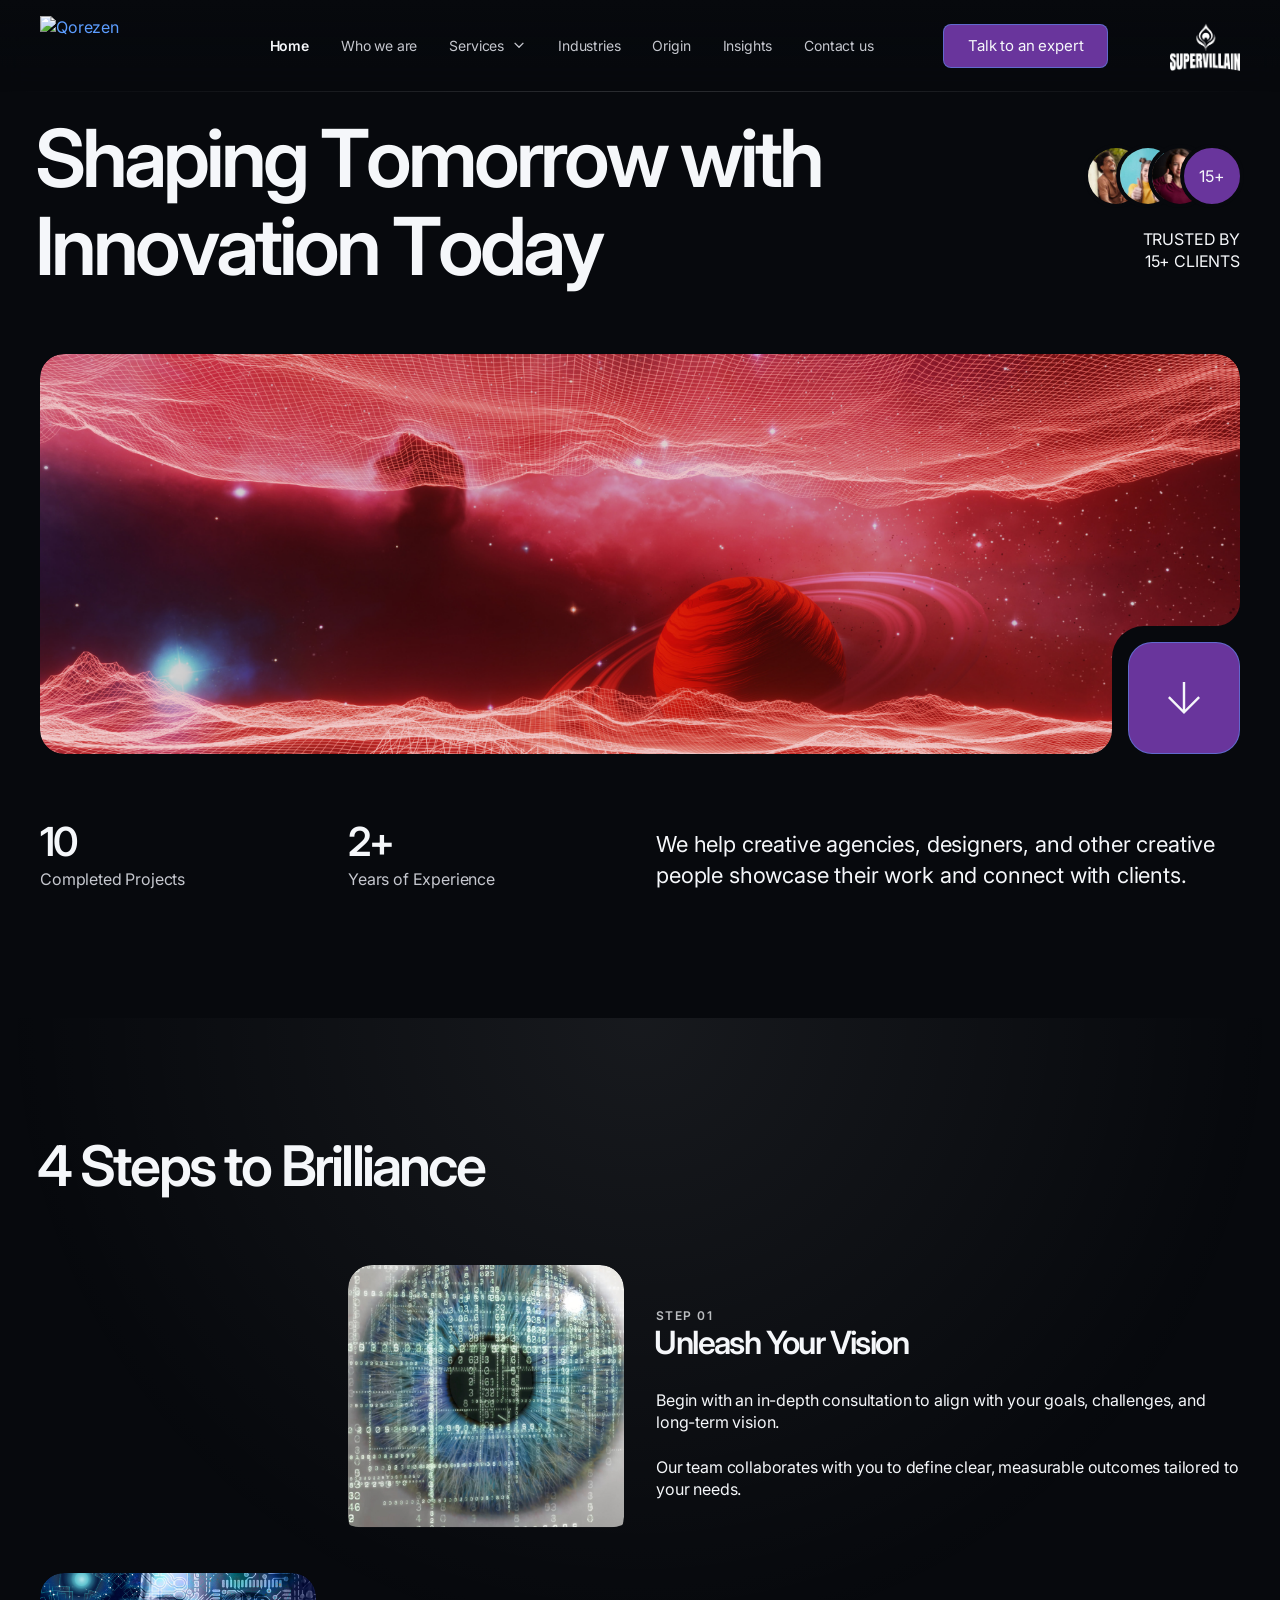
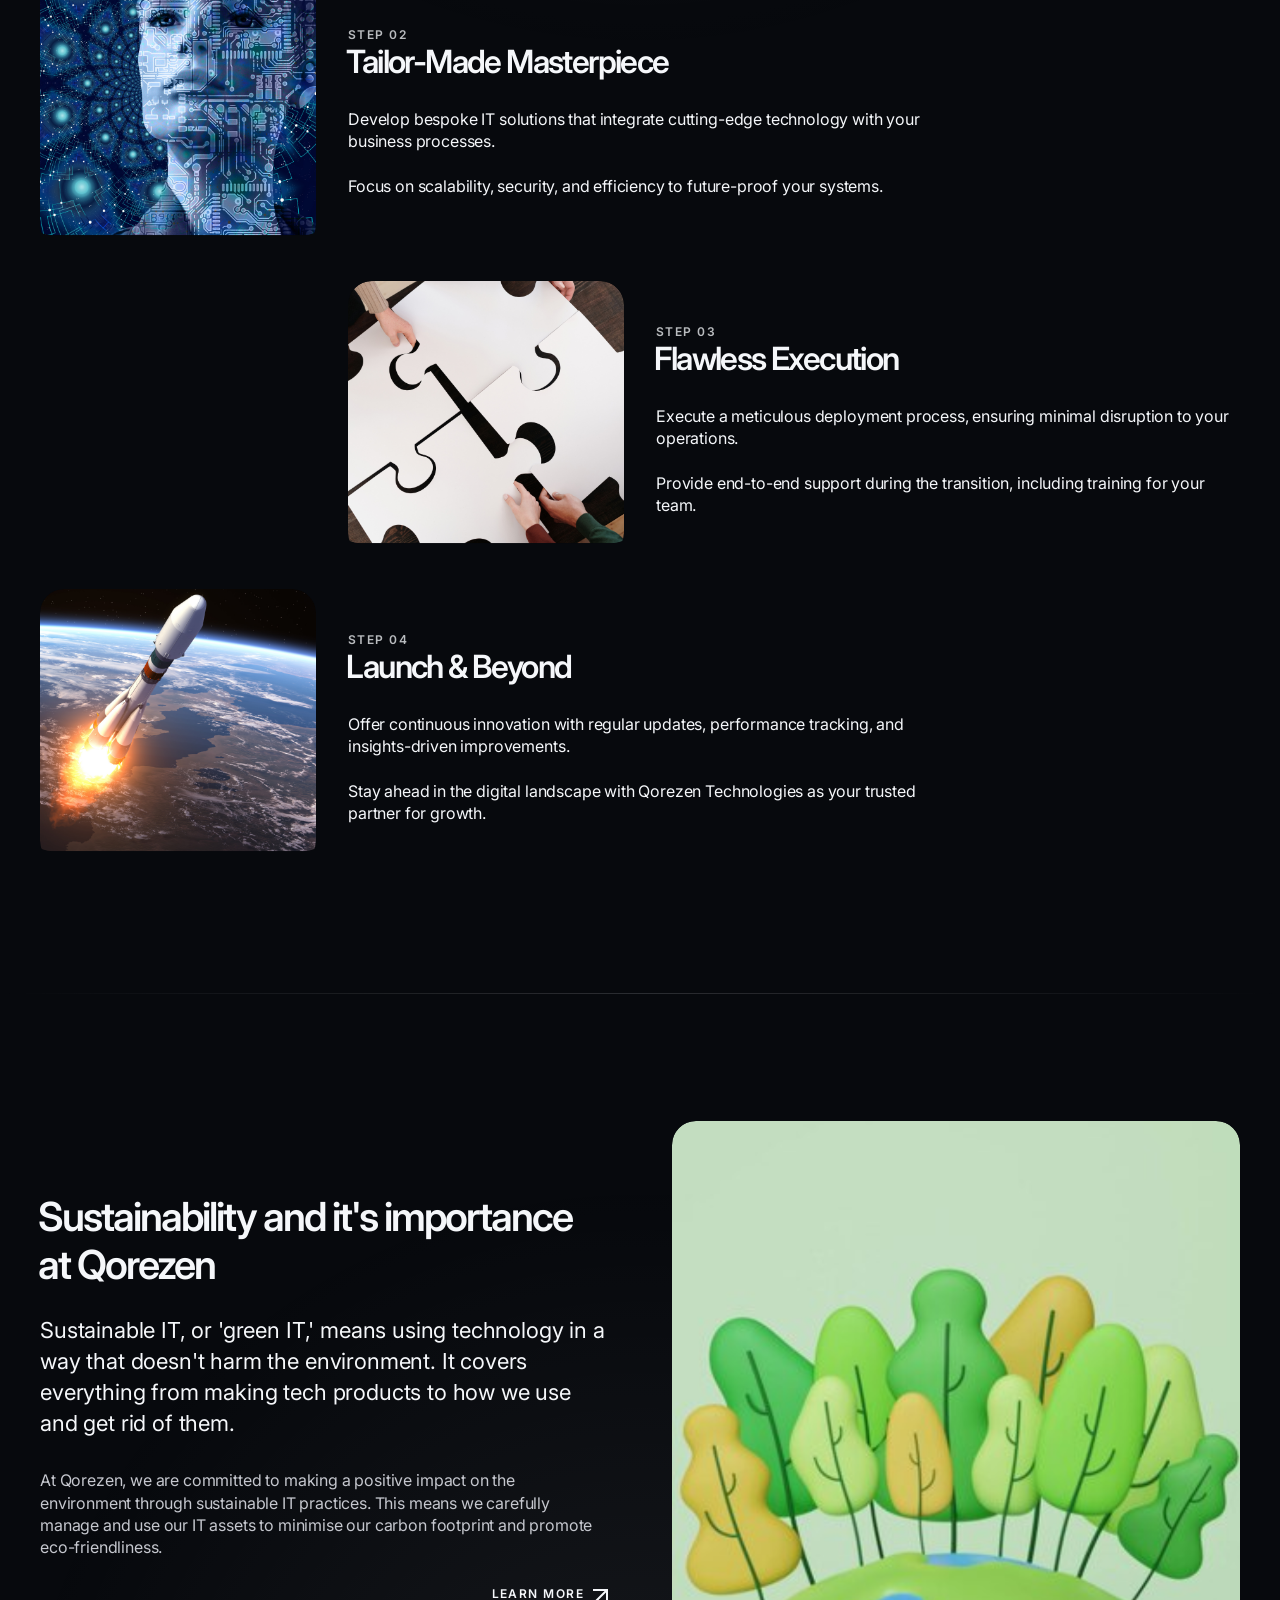
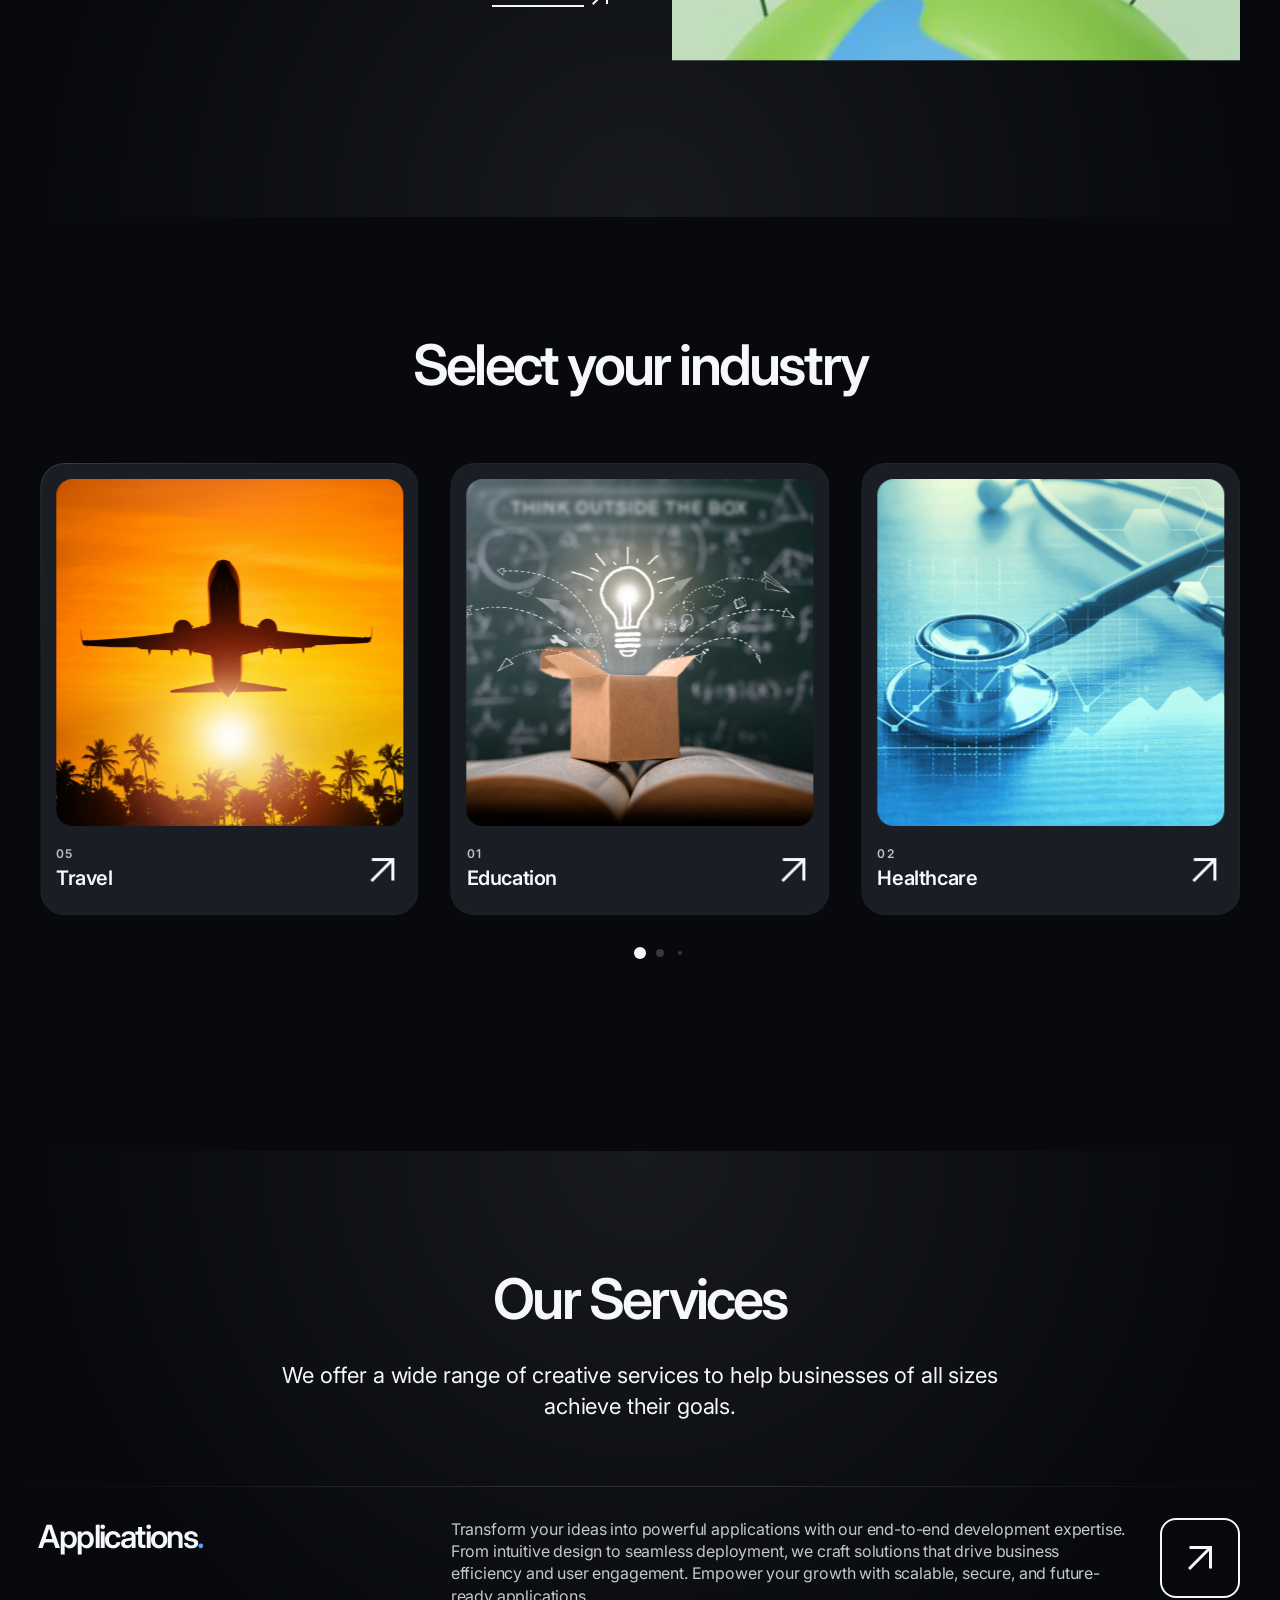
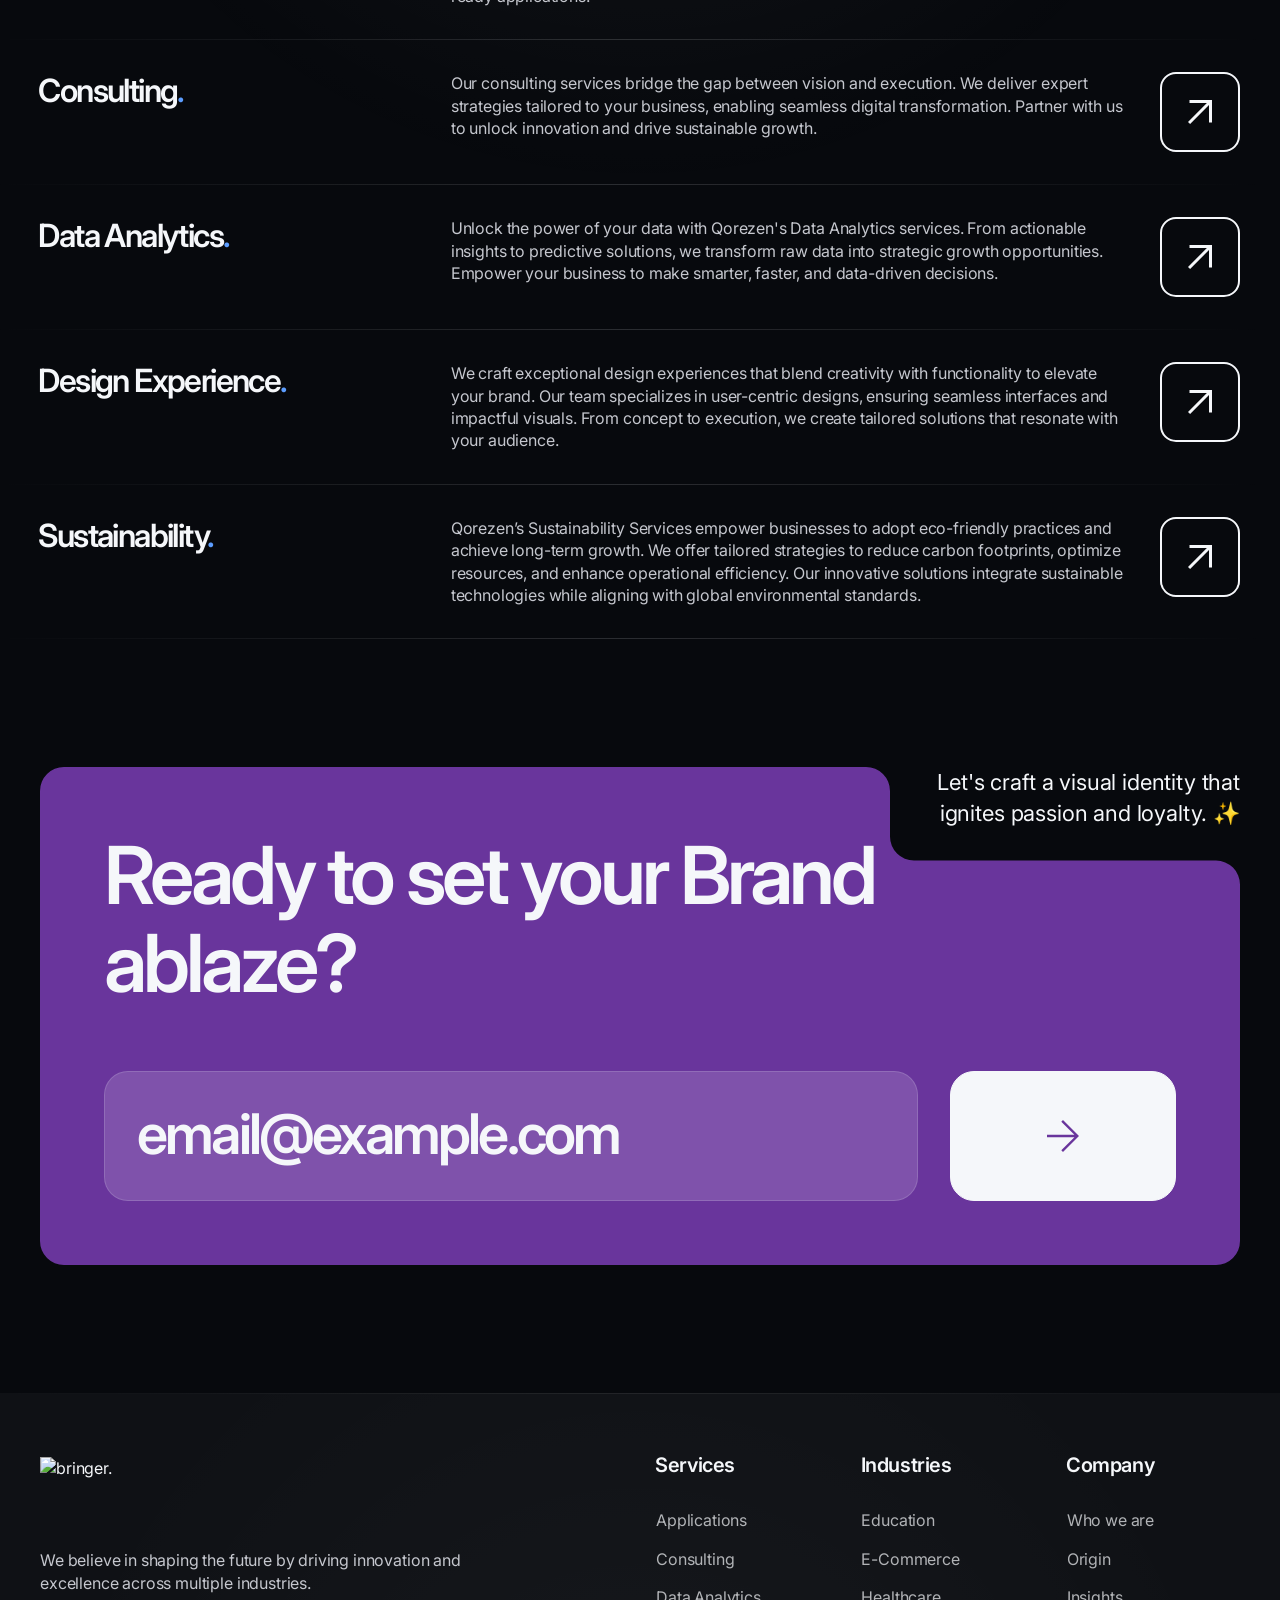
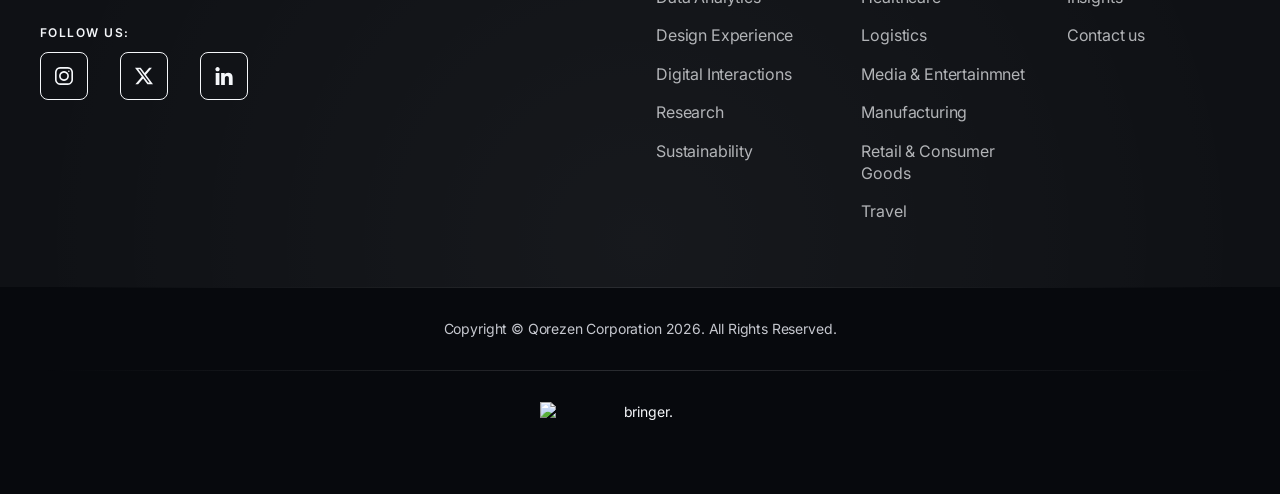
==== commit 1406f213: "updated" ====
--- a/index.html
+++ b/index.html
@@ -1,5 +1,6 @@
 ﻿<!DOCTYPE html>
 <html lang="en">
+
 <head>
     <meta charset="UTF-8">
     <meta name="viewport" content="width=device-width, initial-scale=1.0">
@@ -8,8 +9,10 @@
     <!-- Page Title -->
     <title>Qorezen: Innovation, Connectivity, and Beyond</title>
     <meta name="title" content="Qorezen: Innovation, Connectivity, and Beyond">
-    <meta name="description" content="Qorezen - driving transformation with smart solutions, information technology, consulting, seamless networks, and future-ready technology for businesses.">
-    <meta name="keywords" content="supply chain operations, consulting, networks, data analytics, design experiences, applications, vendor management">
+    <meta name="description"
+        content="Qorezen - driving transformation with smart solutions, information technology, consulting, seamless networks, and future-ready technology for businesses.">
+    <meta name="keywords"
+        content="supply chain operations, consulting, networks, data analytics, design experiences, applications, vendor management">
 
     <script type="application/ld+json">
 {
@@ -51,113 +54,23 @@
     <meta name="google-site-verification" content="G0SxIU4pODkzYH55vogUHDl1SvJHy9-oJZ2pJo-tywo" />
 
     <!-- Google tag (gtag.js) -->
-<script async src="https://www.googletagmanager.com/gtag/js?id=G-WSK5561V4J"></script>
-<script>
-  window.dataLayer = window.dataLayer || [];
-  function gtag(){dataLayer.push(arguments);}
-  gtag('js', new Date());
-
-  gtag('config', 'G-WSK5561V4J');
-</script>
+    <script async src="https://www.googletagmanager.com/gtag/js?id=G-WSK5561V4J"></script>
+    <script>
+        window.dataLayer = window.dataLayer || [];
+        function gtag() { dataLayer.push(arguments); }
+        gtag('js', new Date());
+
+        gtag('config', 'G-WSK5561V4J');
+    </script>
 
 
 </head>
+
 <body>
+    <script src="/js/shared-layout.js"></script>
+
     <!-- Header -->
-    <header id="bringer-header" class="is-frosted is-sticky" data-appear="fade-down" data-unload="fade-up">
-        <!-- Desktop Header -->
-        <div class="bringer-header-inner">
-            <!-- Header Logo -->
-            <div class="bringer-header-lp">
-                <a href="/index.html" class="bringer-logo">
-                    <img src="img/Q Web Logo W.png" alt="Qorezen" width="160" height="60">
-                </a>
-            </div>
-            <!-- Main Menu -->
-            <div class="bringer-header-mp">
-                <nav class="bringer-nav">
-                    <ul class="main-menu" data-stagger-appear="fade-down" data-stagger-delay="75">
-                        <li class="current-menu-parent">
-                            <a href="/index.html">Home</a>
-                        </li>
-                        <li>
-                            <a href="/who-we-are.html">Who we are</a>
-                        </li>
-                        <li>
-                            <a href="#">Services</a>
-                            <ul class="sub-menu">
-                                <li>
-                                    <a href="/services/applications.html">Applications</a>
-                                </li>
-                                <li>
-                                    <a href="/services/consulting.html">Consulting</a>
-                                </li>
-                                <li>
-                                    <a href="/services/data-analytics.html">Data Analytics</a>
-                                </li>
-                                <li>
-                                    <a href="/services/design-experience.html">Design Experience</a>
-                                </li>
-                                <li>
-                                    <a href="/services/digital-interactions.html">Digital Interactions</a>
-                                </li>
-                                <li>
-                                    <a href="/services/research.html">Research</a>
-                                </li>
-                                <li>
-                                    <a href="/services/sustainability.html">Sustainability</a>
-                                </li>
-                            </ul>
-                        </li>
-                        <li>
-                            <a href="#">Industries</a>
-                            <ul class="sub-menu">
-                                <li><a href="">Education</a></li>
-                                <li><a href="">E-Commerce</a></li>
-                                <li><a href="">Healthcare</a></li>
-                                <li><a href="">Logistics</a></li>
-                                <li><a href="">Media & Entertainmnet</a></li>
-                                <li><a href="">Manufacturing</a></li>
-                                <li><a href="">Retail & Consumer Goods</a></li>
-                                <li><a href="">Travel</a></li>
-                            </ul>
-                        </li>
-                        <li>
-                            <a href="/origin.html" target="_blank">Origin</a>
-                        </li>
-                        <li>
-                            <a href="">Insights</a>
-                        </li>
-                        <li >
-                            <a href="/contact-us.html">Contact us</a>
-                        </li>
-                    </ul>
-                </nav>
-            </div>
-            <!-- Header Button -->
-            <div class="bringer-header-rp">
-                <a href="/contact-us.html" class="bringer-button">Talk to an expert</a>
-            </div>
-            <div class="bringer-header-lp">
-                <a href="/index.html" class="bringer-logo">
-                    <img src="img/sv_logo.png" alt="Qorezen" width="110" height="60">
-                </a>
-            </div>
-        </div>
-        <!-- Mobile Header -->
-        <div class="bringer-mobile-header-inner">
-            <a href="./" class="bringer-logo">
-                <img src="img/Q Web Logo W.png" alt="Qorezen Technologies" width="120" height="24">
-            </a>
-            <a href="" class="bringer-mobile-menu-toggler">
-                <i class="bringer-menu-toggler-icon">
-                    <span></span>
-                    <span></span>
-                    <span></span>
-                </i>
-            </a>
-        </div>
-    </header>
+    <div data-include="header"></div>
 
     <!-- Page Main -->
     <main id="bringer-main">
@@ -169,24 +82,28 @@
                     <div class="stg-row stg-bottom-gap-l stg-m-bottom-gap-l">
                         <div class="stg-col-9 stg-tp-col-8 stg-m-col-12">
                             <!-- Title -->
-                            <h1 class="bringer-page-title" data-split-appear="fade-up" data-split-unload="fade-up">Shaping Tomorrow with Innovation Today</h1>
+                            <h1 class="bringer-page-title" data-split-appear="fade-up" data-split-unload="fade-up">
+                                Shaping Tomorrow with Innovation Today</h1>
                         </div>
                         <div class="stg-col-3 stg-tp-col-4 stg-m-col-12">
                             <!-- Social Proof -->
                             <div class="bringer-hero-social-proof">
-                                <div data-stagger-appear="fade-up" data-stagger-delay="100" data-stagger-unload="fade-up">
+                                <div data-stagger-appear="fade-up" data-stagger-delay="100"
+                                    data-stagger-unload="fade-up">
                                     <img src="img/home/social-proof01.jpg" alt="Client 01">
                                     <img src="img/home/social-proof02.jpg" alt="Client 02">
                                     <img src="img/home/social-proof03.jpg" alt="Client 03">
                                     <a href="">15+</a>
                                 </div>
-                                <p data-appear="fade-up" data-unload="fade-up" data-delay="200">Trusted by 15+ clients</p>
+                                <p data-appear="fade-up" data-unload="fade-up" data-delay="200">Trusted by 15+ clients
+                                </p>
                             </div>
                         </div>
                     </div><!-- .stg-row -->
 
                     <!-- Masked Media Container -->
-                    <div class="bringer-hero-media-wrap bringer-masked-bottom-right bringer-masked-block stg-bottom-gap-l" data-appear="zoom-out" data-unload="zoom-out">
+                    <div class="bringer-hero-media-wrap bringer-masked-bottom-right bringer-masked-block stg-bottom-gap-l"
+                        data-appear="zoom-out" data-unload="zoom-out">
                         <!-- Masked Media -->
                         <div class="bringer-masked-media bringer-masked-media bringer-parallax-media">
                             <img src="img/home/homehero.png" alt="Unleash Your Creativity">
@@ -201,20 +118,24 @@
 
                     <!-- Additional Information Line -->
                     <div class="stg-row stg-valign-bottom">
-                        <div class="stg-col-3 stg-tp-col-3 stg-m-col-6" data-appear="fade-up" data-delay="200" data-unload="fade-up">
+                        <div class="stg-col-3 stg-tp-col-3 stg-m-col-6" data-appear="fade-up" data-delay="200"
+                            data-unload="fade-up">
                             <div class="bringer-counter bringer-small-counter" data-delay="3000">
                                 <div class="bringer-counter-number">10</div>
                                 <div class="bringer-counter-label">Completed Projects</div>
                             </div><!-- .bringer-counter -->
                         </div>
-                        <div class="stg-col-3 stg-tp-col-3 stg-m-col-6" data-appear="fade-up" data-delay="300" data-unload="fade-up">
+                        <div class="stg-col-3 stg-tp-col-3 stg-m-col-6" data-appear="fade-up" data-delay="300"
+                            data-unload="fade-up">
                             <div class="bringer-counter bringer-small-counter" data-delay="3000">
                                 <div class="bringer-counter-number" data-suffix="+">2</div>
                                 <div class="bringer-counter-label">Years of Experience</div>
                             </div><!-- .bringer-counter -->
                         </div>
-                        <div class="stg-col-6 stg-tp-col-6 stg-m-col-12 stg-m-top-gap" data-appear="fade-up" data-delay="400" data-unload="fade-up">
-                            <p class="bringer-large-text">We help creative agencies, designers, and other creative people showcase their work and connect with clients.</p>
+                        <div class="stg-col-6 stg-tp-col-6 stg-m-col-12 stg-m-top-gap" data-appear="fade-up"
+                            data-delay="400" data-unload="fade-up">
+                            <p class="bringer-large-text">We help creative agencies, designers, and other creative
+                                people showcase their work and connect with clients.</p>
                         </div>
                     </div><!-- .stg-row -->
                 </div><!-- .bringer-hero-block -->
@@ -229,28 +150,35 @@
                 <div class="stg-row stg-bottom-gap stg-valign-middle stg-m-bottom-gap-l" data-unload="fade-left">
                     <div class="stg-col-3 stg-offset-3 stg-tp-col-6 stg-m-bottom-gap" data-appear="fade-right">
                         <div class="bringer-parallax-media">
-                            <img class="bringer-lazy" src="img/null.png" data-src="img/home/vision.png" alt="Step 01" width="960" height="960">
+                            <img class="bringer-lazy" src="img/null.png" data-src="img/home/vision.png" alt="Step 01"
+                                width="960" height="960">
                         </div>
                     </div>
                     <div class="stg-col-6 stg-tp-col-6" data-appear="fade-right" data-delay="100">
                         <span class="bringer-label">Step 01</span>
                         <h4>Unleash Your Vision</h4>
-                        <p><span class="bringer-highlight">Begin with an in-depth consultation to align with your goals, challenges, and long-term vision.</p>
-                        <p><span class="bringer-highlight">Our team collaborates with you to define clear, measurable outcomes tailored to your needs.</p>
+                        <p><span class="bringer-highlight">Begin with an in-depth consultation to align with your goals,
+                                challenges, and long-term vision.</p>
+                        <p><span class="bringer-highlight">Our team collaborates with you to define clear, measurable
+                                outcomes tailored to your needs.</p>
                     </div>
                 </div>
                 <!-- Step 02 Row -->
-                <div class="stg-row stg-bottom-gap stg-valign-middle stg-tp-row-reverse stg-m-bottom-gap-l" data-unload="fade-right">
+                <div class="stg-row stg-bottom-gap stg-valign-middle stg-tp-row-reverse stg-m-bottom-gap-l"
+                    data-unload="fade-right">
                     <div class="stg-col-3 stg-tp-col-6 stg-m-bottom-gap" data-appear="fade-left">
                         <div class="bringer-parallax-media">
-                            <img class="bringer-lazy" src="img/null.png" data-src="img/home/tech.png" alt="Step 02" width="960" height="960">
+                            <img class="bringer-lazy" src="img/null.png" data-src="img/home/tech.png" alt="Step 02"
+                                width="960" height="960">
                         </div>
                     </div>
                     <div class="stg-col-6 stg-tp-col-6" data-appear="fade-left" data-delay="100">
                         <span class="bringer-label">Step 02</span>
                         <h4>Tailor-Made Masterpiece</h4>
-                        <p><span class="bringer-highlight">Develop bespoke IT solutions that integrate cutting-edge technology with your business processes.</p>
-                        <p><span class="bringer-highlight">Focus on scalability, security, and efficiency to future-proof your systems.</p>
+                        <p><span class="bringer-highlight">Develop bespoke IT solutions that integrate cutting-edge
+                                technology with your business processes.</p>
+                        <p><span class="bringer-highlight">Focus on scalability, security, and efficiency to
+                                future-proof your systems.</p>
                     </div>
                     <div class="stg-col-3"><!-- Empty Column --></div>
                 </div>
@@ -258,28 +186,34 @@
                 <div class="stg-row stg-bottom-gap stg-valign-middle stg-m-bottom-gap-l" data-unload="fade-left">
                     <div class="stg-col-3 stg-offset-3 stg-tp-col-6 stg-m-bottom-gap" data-appear="fade-right">
                         <div class="bringer-parallax-media">
-                            <img class="bringer-lazy" src="img/null.png" data-src="img/home/execution.png" alt="Step 03" width="960" height="960">
+                            <img class="bringer-lazy" src="img/null.png" data-src="img/home/execution.png" alt="Step 03"
+                                width="960" height="960">
                         </div>
                     </div>
                     <div class="stg-col-6 stg-tp-col-6" data-appear="fade-right" data-delay="100">
                         <span class="bringer-label">Step 03</span>
                         <h4>Flawless Execution</h4>
-                        <p><span class="bringer-highlight">Execute a meticulous deployment process, ensuring minimal disruption to your operations.</p>
-                        <p><span class="bringer-highlight">Provide end-to-end support during the transition, including training for your team.</p>
+                        <p><span class="bringer-highlight">Execute a meticulous deployment process, ensuring minimal
+                                disruption to your operations.</p>
+                        <p><span class="bringer-highlight">Provide end-to-end support during the transition, including
+                                training for your team.</p>
                     </div>
                 </div>
                 <!-- Step 04 Row -->
                 <div class="stg-row stg-valign-middle stg-tp-row-reverse" data-unload="fade-right">
                     <div class="stg-col-3 stg-tp-col-6 stg-m-bottom-gap" data-appear="fade-left">
                         <div class="bringer-parallax-media">
-                            <img class="bringer-lazy" src="img/null.png" data-src="img/home/launch.png" alt="Step 04" width="960" height="960">
+                            <img class="bringer-lazy" src="img/null.png" data-src="img/home/launch.png" alt="Step 04"
+                                width="960" height="960">
                         </div>
                     </div>
                     <div class="stg-col-6 stg-tp-col-6" data-appear="fade-left" data-delay="100">
                         <span class="bringer-label">Step 04</span>
                         <h4>Launch &amp; Beyond</h4>
-                        <p><span class="bringer-highlight">Offer continuous innovation with regular updates, performance tracking, and insights-driven improvements.</p>
-                        <p><span class="bringer-highlight">Stay ahead in the digital landscape with Qorezen Technologies as your trusted partner for growth.</p>
+                        <p><span class="bringer-highlight">Offer continuous innovation with regular updates, performance
+                                tracking, and insights-driven improvements.</p>
+                        <p><span class="bringer-highlight">Stay ahead in the digital landscape with Qorezen Technologies
+                                as your trusted partner for growth.</p>
                     </div>
                     <div class="stg-col-3"><!-- Empty Column --></div>
                 </div>
@@ -290,15 +224,21 @@
                 <div class="stg-row stg-large-gap stg-valign-middle stg-tp-column-reverse">
                     <div class="stg-col-6" data-appear="fade-right" data-unload="fade-left">
                         <h3>Sustainability and it's importance at Qorezen</h3>
-                        <p class="bringer-large-text">Sustainable IT, or 'green IT,' means using technology in a way that doesn't harm the environment. It covers everything from making tech products to how we use and get rid of them.</p>
-                        <p>At Qorezen, we are committed to making a positive impact on the environment through sustainable IT practices. This means we carefully manage and use our IT assets to minimise our carbon footprint and promote eco-friendliness.</p>
+                        <p class="bringer-large-text">Sustainable IT, or 'green IT,' means using technology in a way
+                            that doesn't harm the environment. It covers everything from making tech products to how we
+                            use and get rid of them.</p>
+                        <p>At Qorezen, we are committed to making a positive impact on the environment through
+                            sustainable IT practices. This means we carefully manage and use our IT assets to minimise
+                            our carbon footprint and promote eco-friendliness.</p>
                         <div class="align-right">
                             <a href="" class="bringer-arrow-link">Learn More</a>
                         </div>
                     </div>
-                    <div class="stg-col-6 stg-tp-bottom-gap-l stg-m-bottom-gap" data-unload="fade-right" data-appear="fade-left">
+                    <div class="stg-col-6 stg-tp-bottom-gap-l stg-m-bottom-gap" data-unload="fade-right"
+                        data-appear="fade-left">
                         <div class="bringer-parallax-media">
-                            <img class="bringer-lazy" src="img/home/sustain.png" data-src="img/home/sustain.png" alt="Sustainability" width="960" height="960">
+                            <img class="bringer-lazy" src="img/home/sustain.png" data-src="img/home/sustain.png"
+                                alt="Sustainability" width="960" height="960">
                         </div>
                     </div>
                 </div><!-- .stg-row -->
@@ -315,12 +255,14 @@
                     </div>
                 </div>
                 <!-- Portfolio Carousel -->
-                <div class="swiper bringer-carousel stg-bottom-gap-l" data-appear="fade-up" data-delay="200" data-unload="fade-up" data-tp-centered="0">
+                <div class="swiper bringer-carousel stg-bottom-gap-l" data-appear="fade-up" data-delay="200"
+                    data-unload="fade-up" data-tp-centered="0">
                     <div class="swiper-wrapper">
                         <!-- Card Item 01 -->
                         <div class="bringer-block bringer-portfolio-card swiper-slide">
                             <div class="bringer-portfolio-card-image">
-                                <img class="bringer-lazy" src="img/null.png" data-src="img/industries/education.png" alt="" width="1200" height="1200">
+                                <img class="bringer-lazy" src="img/null.png" data-src="img/industries/education.png"
+                                    alt="" width="1200" height="1200">
                             </div>
                             <div class="bringer-portfolio-card-footer">
                                 <div class="bringer-portfolio-card-title">
@@ -331,11 +273,12 @@
                             </div>
                             <a href=""></a>
                         </div><!-- .bringer-portfolio-card -->
-                                                
+
                         <!-- Card Item 02 -->
                         <div class="bringer-block bringer-portfolio-card swiper-slide">
                             <div class="bringer-portfolio-card-image">
-                                <img class="bringer-lazy" src="img/null.png" data-src="img/industries/healthcare.png" alt="" width="1200" height="1200">
+                                <img class="bringer-lazy" src="img/null.png" data-src="img/industries/healthcare.png"
+                                    alt="" width="1200" height="1200">
                             </div>
                             <div class="bringer-portfolio-card-footer">
                                 <div class="bringer-portfolio-card-title">
@@ -346,11 +289,12 @@
                             </div>
                             <a href=""></a>
                         </div><!-- .bringer-portfolio-card -->
-                                                
+
                         <!-- Card Item 03 -->
                         <div class="bringer-block bringer-portfolio-card swiper-slide">
                             <div class="bringer-portfolio-card-image">
-                                <img class="bringer-lazy" src="img/null.png" data-src="img/industries/logistics.png" alt="" width="1200" height="1200">
+                                <img class="bringer-lazy" src="img/null.png" data-src="img/industries/logistics.png"
+                                    alt="" width="1200" height="1200">
                             </div>
                             <div class="bringer-portfolio-card-footer">
                                 <div class="bringer-portfolio-card-title">
@@ -361,11 +305,12 @@
                             </div>
                             <a href=""></a>
                         </div><!-- .bringer-portfolio-card -->
-                                                
+
                         <!-- Card Item 04 -->
                         <div class="bringer-block bringer-portfolio-card swiper-slide">
                             <div class="bringer-portfolio-card-image">
-                                <img class="bringer-lazy" src="img/null.png" data-src="img/industries/manufacturing.png" alt="" width="1200" height="1200">
+                                <img class="bringer-lazy" src="img/null.png" data-src="img/industries/manufacturing.png"
+                                    alt="" width="1200" height="1200">
                             </div>
                             <div class="bringer-portfolio-card-footer">
                                 <div class="bringer-portfolio-card-title">
@@ -376,11 +321,12 @@
                             </div>
                             <a href=""></a>
                         </div><!-- .bringer-portfolio-card -->
-                                                
+
                         <!-- Card Item 05 -->
                         <div class="bringer-block bringer-portfolio-card swiper-slide">
                             <div class="bringer-portfolio-card-image">
-                                <img class="bringer-lazy" src="img/null.png" data-src="img/industries/travel.png" alt="" width="1200" height="1200">
+                                <img class="bringer-lazy" src="img/null.png" data-src="img/industries/travel.png" alt=""
+                                    width="1200" height="1200">
                             </div>
                             <div class="bringer-portfolio-card-footer">
                                 <div class="bringer-portfolio-card-title">
@@ -404,7 +350,9 @@
                     <div class="stg-col-8 stg-offset-2">
                         <div class="align-center">
                             <h2 data-appear="fade-up" data-unload="fade-up">Our Services</h2>
-                            <p class="bringer-large-text" data-appear="fade-up" data-unload="fade-up" data-delay="100">We offer a wide range of creative services to help businesses of all sizes achieve their goals.</p>
+                            <p class="bringer-large-text" data-appear="fade-up" data-unload="fade-up" data-delay="100">
+                                We offer a wide range of creative services to help businesses of all sizes achieve their
+                                goals.</p>
                         </div>
                     </div>
                 </div>
@@ -416,7 +364,10 @@
                                 <h4>Applications<span class="bringer-accent">.</span></h4>
                             </div>
                             <div class="bringer-detailed-list-description">
-                                <p>Transform your ideas into powerful applications with our end-to-end development expertise. From intuitive design to seamless deployment, we craft solutions that drive business efficiency and user engagement. Empower your growth with scalable, secure, and future-ready applications.</p>
+                                <p>Transform your ideas into powerful applications with our end-to-end development
+                                    expertise. From intuitive design to seamless deployment, we craft solutions that
+                                    drive business efficiency and user engagement. Empower your growth with scalable,
+                                    secure, and future-ready applications.</p>
                             </div>
                             <div class="bringer-detailed-list-button">
                                 <span class="bringer-icon bringer-icon-explore"></span>
@@ -428,7 +379,10 @@
                                 <h4>Consulting<span class="bringer-accent">.</span></h4>
                             </div>
                             <div class="bringer-detailed-list-description">
-                                <p>Our consulting services bridge the gap between vision and execution. We deliver expert strategies tailored to your business, enabling seamless digital transformation. Partner with us to unlock innovation and drive sustainable growth.</p>
+                                <p>Our consulting services bridge the gap between vision and execution. We deliver
+                                    expert strategies tailored to your business, enabling seamless digital
+                                    transformation. Partner with us to unlock innovation and drive sustainable growth.
+                                </p>
                             </div>
                             <div class="bringer-detailed-list-button">
                                 <span class="bringer-icon bringer-icon-explore"></span>
@@ -440,7 +394,10 @@
                                 <h4>Data Analytics<span class="bringer-accent">.</span></h4>
                             </div>
                             <div class="bringer-detailed-list-description">
-                                <p>Unlock the power of your data with Qorezen's Data Analytics services. From actionable insights to predictive solutions, we transform raw data into strategic growth opportunities. Empower your business to make smarter, faster, and data-driven decisions.</p>
+                                <p>Unlock the power of your data with Qorezen's Data Analytics services. From actionable
+                                    insights to predictive solutions, we transform raw data into strategic growth
+                                    opportunities. Empower your business to make smarter, faster, and data-driven
+                                    decisions.</p>
                             </div>
                             <div class="bringer-detailed-list-button">
                                 <span class="bringer-icon bringer-icon-explore"></span>
@@ -452,7 +409,10 @@
                                 <h4>Design Experience<span class="bringer-accent">.</span></h4>
                             </div>
                             <div class="bringer-detailed-list-description">
-                                <p>We craft exceptional design experiences that blend creativity with functionality to elevate your brand. Our team specializes in user-centric designs, ensuring seamless interfaces and impactful visuals. From concept to execution, we create tailored solutions that resonate with your audience.</p>
+                                <p>We craft exceptional design experiences that blend creativity with functionality to
+                                    elevate your brand. Our team specializes in user-centric designs, ensuring seamless
+                                    interfaces and impactful visuals. From concept to execution, we create tailored
+                                    solutions that resonate with your audience.</p>
                             </div>
                             <div class="bringer-detailed-list-button">
                                 <span class="bringer-icon bringer-icon-explore"></span>
@@ -464,7 +424,11 @@
                                 <h4>Sustainability<span class="bringer-accent">.</span></h4>
                             </div>
                             <div class="bringer-detailed-list-description">
-                                <p>Qorezen’s Sustainability Services empower businesses to adopt eco-friendly practices and achieve long-term growth. We offer tailored strategies to reduce carbon footprints, optimize resources, and enhance operational efficiency. Our innovative solutions integrate sustainable technologies while aligning with global environmental standards.</p>
+                                <p>Qorezen’s Sustainability Services empower businesses to adopt eco-friendly practices
+                                    and achieve long-term growth. We offer tailored strategies to reduce carbon
+                                    footprints, optimize resources, and enhance operational efficiency. Our innovative
+                                    solutions integrate sustainable technologies while aligning with global
+                                    environmental standards.</p>
                             </div>
                             <div class="bringer-detailed-list-button">
                                 <span class="bringer-icon bringer-icon-explore"></span>
@@ -478,11 +442,13 @@
             <!-- Section: CTA -->
             <section data-padding="bottom">
                 <div class="bringer-masked-cta bringer-masked-block" data-unload="fade-down">
-                    <form  method="post" data-fill-error="Please, fill out the form." class="bringer-contact-form is-short bringer-masked-media" data-appear="fade-up">
+                    <form method="post" data-fill-error="Please, fill out the form."
+                        class="bringer-contact-form is-short bringer-masked-media" data-appear="fade-up">
                         <div class="bringer-form-content bringer-cta-form">
                             <div class="bringer-cta-form-content" data-appear="fade-up" data-delay="100">
                                 <div class="bringer-cta-title">Ready to set your Brand ablaze?</div>
-                                <input type="email" id="subscribe_email" name="subscribe_email" placeholder="email@example.com" required>
+                                <input type="email" id="subscribe_email" name="subscribe_email"
+                                    placeholder="email@example.com" required>
                             </div>
                             <div class="bringer-cta-form-button" data-appear="fade-up" data-delay="200">
                                 <button type="submit">
@@ -494,114 +460,19 @@
                         <span class="bringer-form-spinner"></span>
                     </form>
                     <div class="bringer-masked-cta-content bringer-masked-content at-top-right">
-                        <p class="bringer-large-text" data-appear="fade-down">Let's craft a visual identity that ignites passion and loyalty. ✨</p>
+                        <p class="bringer-large-text" data-appear="fade-down">Let's craft a visual identity that ignites
+                            passion and loyalty. ✨</p>
                     </div>
                 </div>
             </section>
         </div><!-- .stg-container -->
 
         <!-- Footer -->
-        <footer id="bringer-footer" data-appear="fade-up" data-unload="fade-down">
-            <!-- Footer Widgets Area -->
-            <div class="bringer-footer-widgets">
-                <div class="stg-container">
-                    <div class="stg-row" data-stagger-appear="fade-left" data-stagger-delay="100">
-                        <div class="stg-col-5 stg-tp-col-12 stg-tp-bottom-gap-l">
-                            <div class="bringer-info-widget">
-                                <a href="/index.html" class="bringer-logo footer-logo">
-                                    <img src="img/Q Web Logo W.png" alt="bringer." width="160" height="60">
-                                </a>
-                                <div class="bringer-info-description">We believe in shaping the future by driving innovation and excellence across multiple industries.</div>
-                                <span class="bringer-label">Follow us:</span>
-                                <ul class="bringer-socials-list" data-stagger-appear="fade-up" data-stagger-delay="75">
-                                    <li>
-                                        <a href="https://www.instagram.com/qorezen/" target="_blank" class="bringer-socials-instagram">
-                                            <i></i>
-                                        </a>
-                                    </li>
-                                    <li>
-                                        <a href="https://x.com/qorezen" target="_blank" class="bringer-socials-x">
-                                            <i></i>
-                                        </a>
-                                    </li>
-                                    <li>
-                                        <a href="https://www.linkedin.com/company/qorezen-in/" target="_blank" class="bringer-socials-linkedin">
-                                            <i></i>
-                                        </a>
-                                    </li>
-                                </ul>
-                            </div>
-                        </div>
-                        <div class="stg-col-2 stg-offset-1 stg-tp-col-4 stg-m-col-4">
-                            <div class="bringer-widget">
-                                <h6>Services</h6>
-                                <div class="bringer-menu-widget">
-                                    <ul>
-                                        <li><a href="/services/applications.html">Applications</a></li>
-                                        <li><a href="/services/consulting.html">Consulting</a></li>
-                                        <li><a href="/services/data-analytics.html">Data Analytics</a></li>
-                                        <li><a href="/services/design-experience.html">Design Experience</a></li>
-                                        <li><a href="/services/digital-interactions.html">Digital Interactions</a></li>
-                                        <li><a href="/services/research.html">Research</a></li>
-                                        <li><a href="/services/sustainability.html">Sustainability</a></li>
-                                    </ul>
-                                </div>
-                            </div>
-                        </div>
-                        <div class="stg-col-2 stg-tp-col-4 stg-m-col-4">
-                            <div class="bringer-widget">
-                                <h6>Industries</h6>
-                                <div class="bringer-menu-widget">
-                                    <ul>
-                                        <li><a href="">Education</a></li>
-                                        <li><a href="">E-Commerce</a></li>
-                                        <li><a href="">Healthcare</a></li>
-                                        <li><a href="">Logistics</a></li>
-                                        <li><a href="">Media & Entertainmnet</a></li>
-                                        <li><a href="">Manufacturing</a></li>
-                                        <li><a href="">Retail & Consumer Goods</a></li>
-                                        <li><a href="">Travel</a></li>
-                                    </ul>
-                                </div>
-                            </div>
-                        </div>
-                        <div class="stg-col-2 stg-tp-col-4 stg-m-col-4">
-                            <div class="bringer-widget">
-                                <h6>Company</h6>
-                                <div class="bringer-menu-widget">
-                                    <ul>
-                                        <li><a href="/who-we-are.html">Who we are</a></li>
-                                        <li><a href="/origin.html">Origin</a></li>
-                                        <li><a href="">Insights</a></li>
-                                        <li><a href="/contact-us.html">Contact us</a></li>
-                                    </ul>
-                                </div>
-                            </div>
-                        </div>
-                    </div><!-- .stg-row -->
-                </div><!-- .stg-container -->
-            </div>
-
-            
-
-            <!-- Footer Copyright Line -->
-            <div class="bringer-footer-line stg-container">
-                <div class="align-center">
-                    Copyright &copy; Qorezen Corporation 2026. All Rights Reserved.
-                </div>
-            </div>
-            <div class="bringer-footer-line stg-container">
-                <div class="align-center">
-                    <a href="https://supervillain.in/" target="_blank" class="bringer-logo footer-logo">
-                                    <img src="img/SVB Logo.png" alt="bringer." width="200" height="60">
-                                </a>
-                </div>
-            </div>
-        </footer>
-	</main>
+        <div data-include="footer"></div>
+    </main>
 
     <!-- Right Click Protection Block -->
- <!--   <div class="bringer-rcp-wrap">
+    <!--   <div class="bringer-rcp-wrap">
         <div class="bringer-rcp-overlay"></div>
         <div class="bringer-rcp-container">
             <h2>The context menu is not allowed on this page.</h2>
@@ -619,4 +490,5 @@
     <script src="js/classes.js"></script>
     <script src="js/main.js"></script>
 </body>
-</html>
+
+</html>
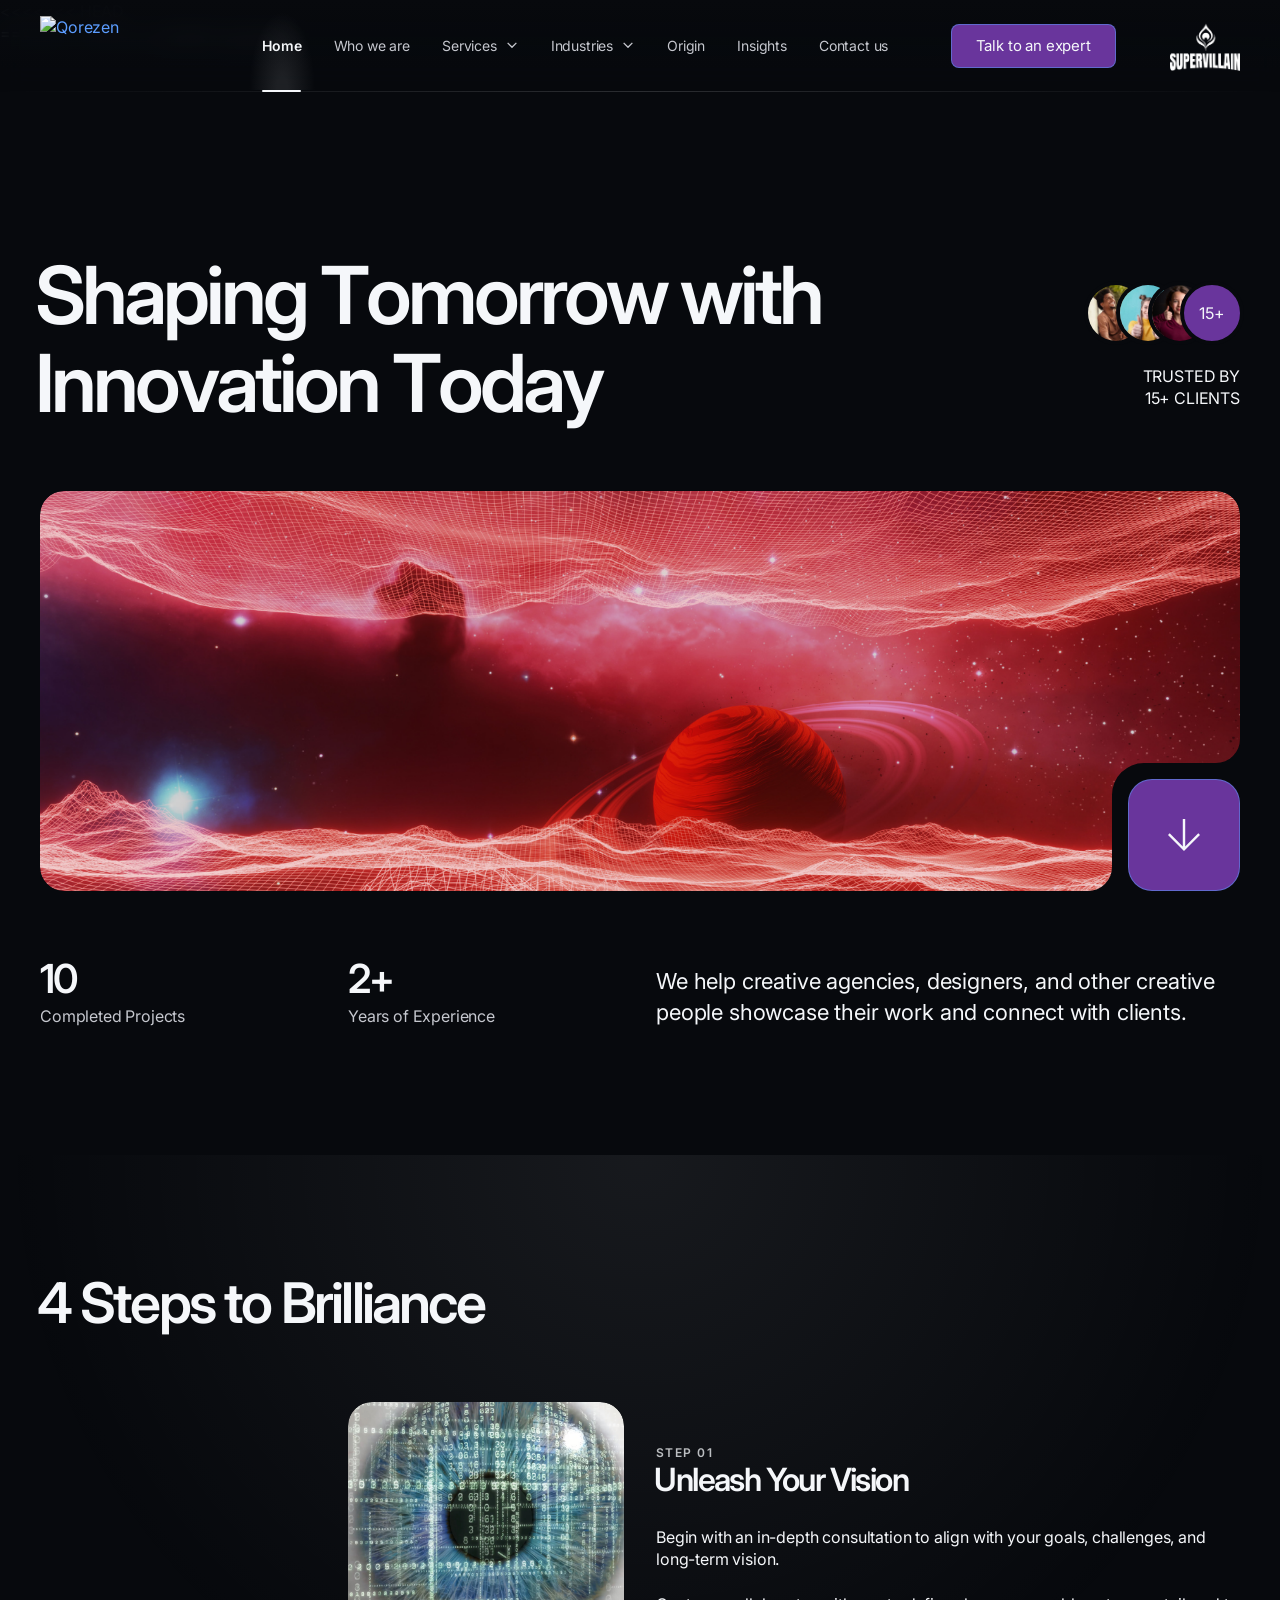
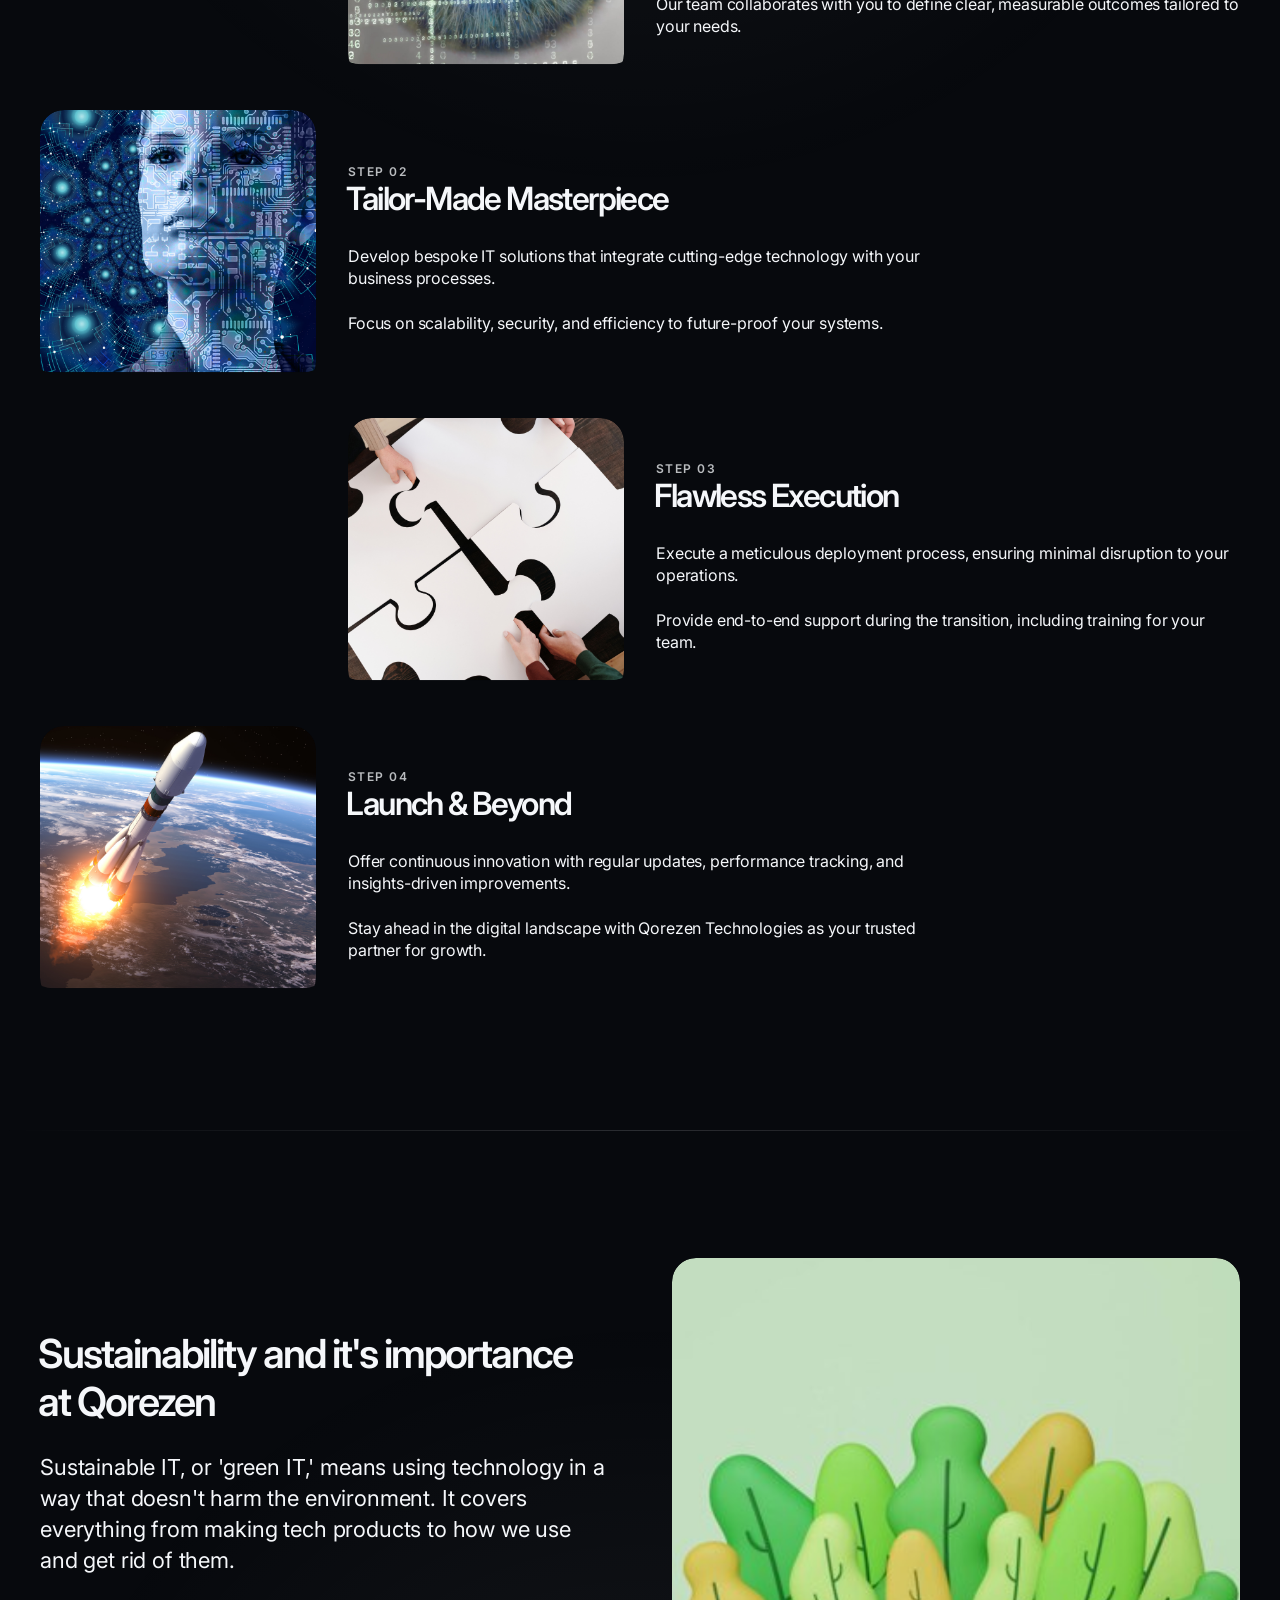
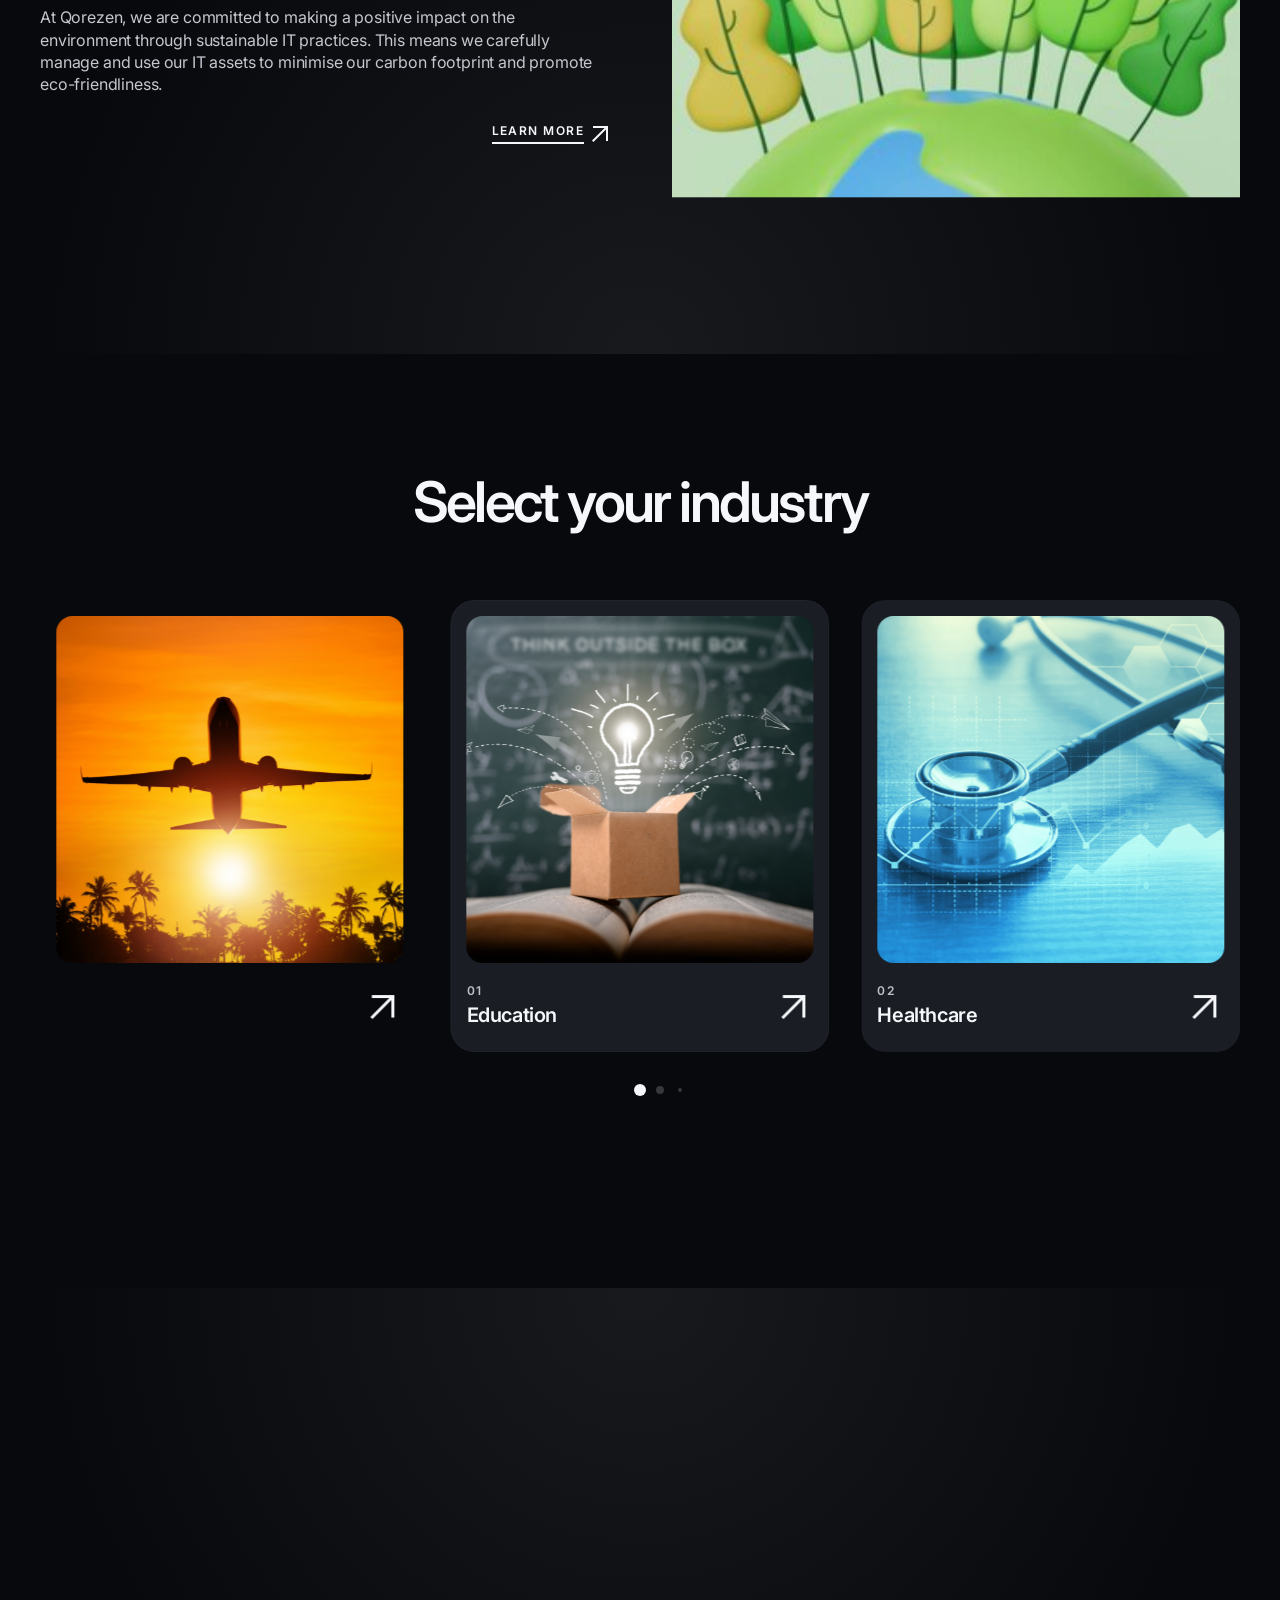
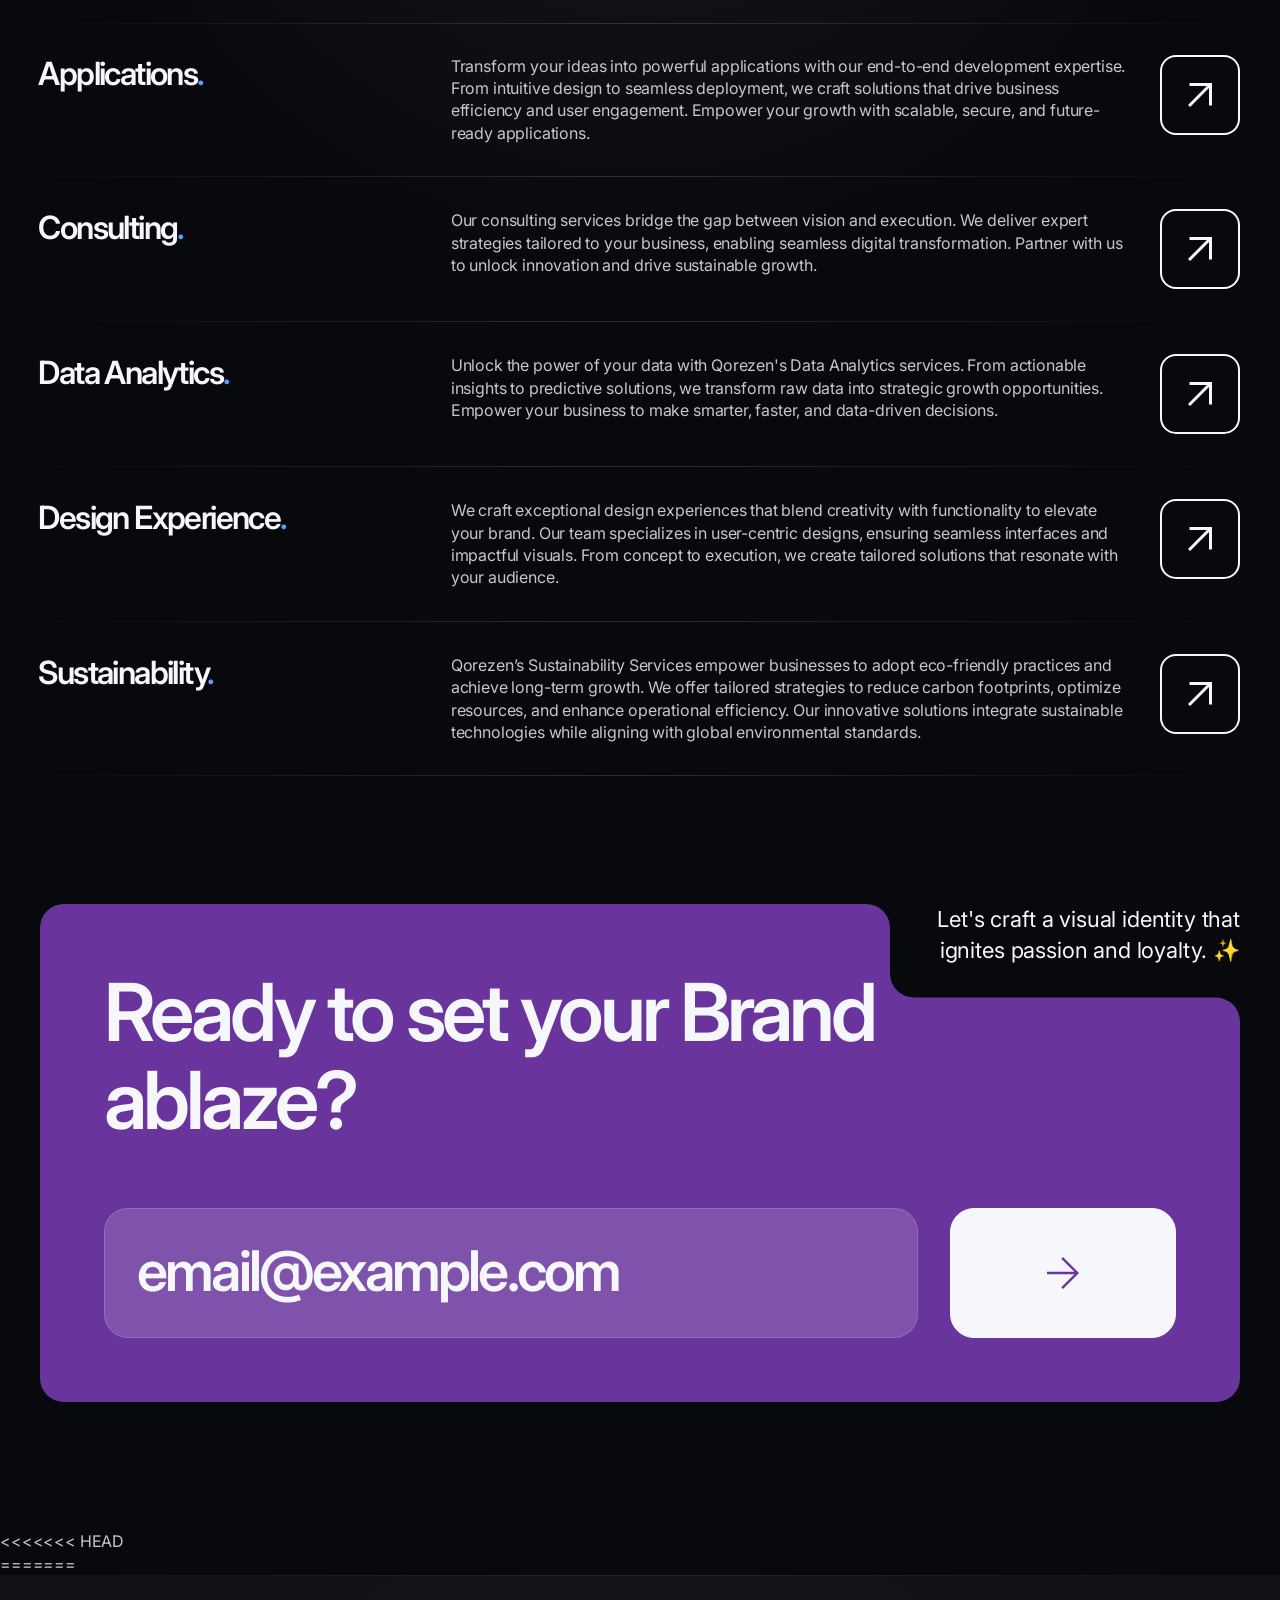
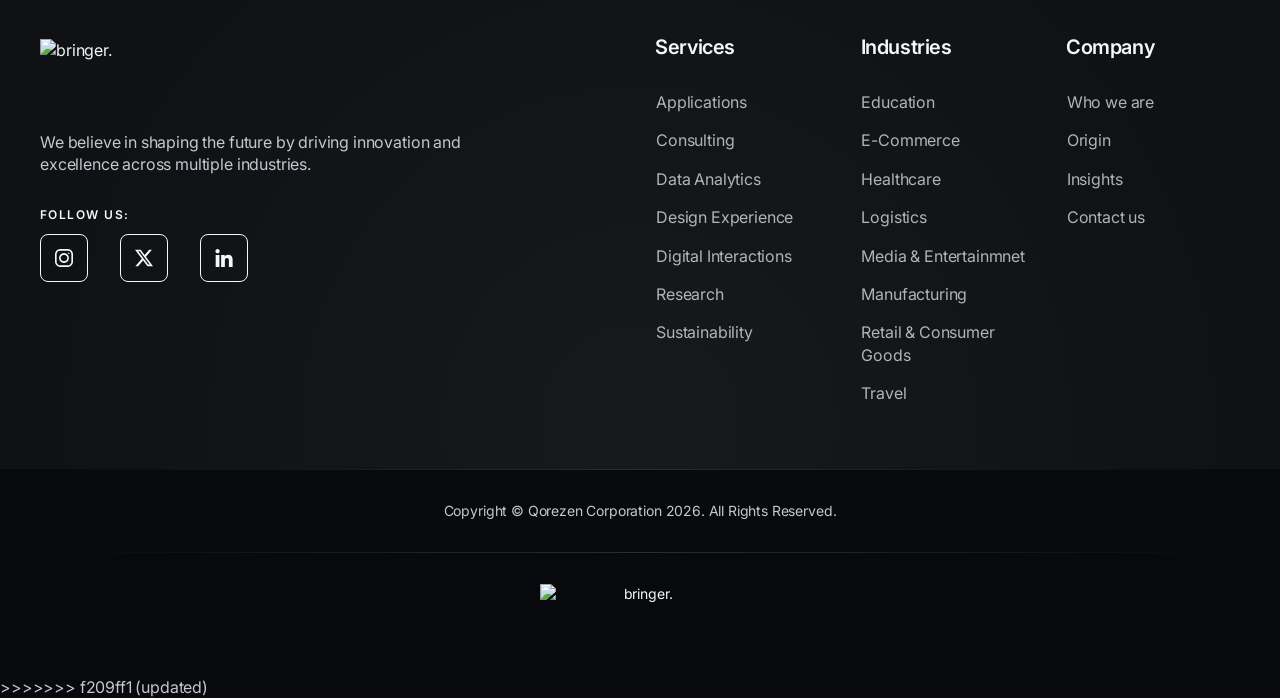
==== commit f8d0d45f: "updated" ====
--- a/index.html
+++ b/index.html
@@ -70,7 +70,104 @@
     <script src="/js/shared-layout.js"></script>
 
     <!-- Header -->
+<<<<<<< HEAD
     <div data-include="header"></div>
+=======
+    <header id="bringer-header" class="is-frosted is-sticky" data-appear="fade-down" data-unload="fade-up">
+        <!-- Desktop Header -->
+        <div class="bringer-header-inner">
+            <!-- Header Logo -->
+            <div class="bringer-header-lp">
+                <a href="/index.html" class="bringer-logo">
+                    <img src="img/Q Web Logo W.png" alt="Qorezen" width="160" height="60">
+                </a>
+            </div>
+            <!-- Main Menu -->
+            <div class="bringer-header-mp">
+                <nav class="bringer-nav">
+                    <ul class="main-menu" data-stagger-appear="fade-down" data-stagger-delay="75">
+                        <li class="current-menu-parent">
+                            <a href="/index.html">Home</a>
+                        </li>
+                        <li>
+                            <a href="/who-we-are.html">Who we are</a>
+                        </li>
+                        <li>
+                            <a href="#">Services</a>
+                            <ul class="sub-menu">
+                                <li>
+                                    <a href="/services/applications.html">Applications</a>
+                                </li>
+                                <li>
+                                    <a href="/services/consulting.html">Consulting</a>
+                                </li>
+                                <li>
+                                    <a href="/services/data-analytics.html">Data Analytics</a>
+                                </li>
+                                <li>
+                                    <a href="/services/design-experience.html">Design Experience</a>
+                                </li>
+                                <li>
+                                    <a href="/services/digital-interactions.html">Digital Interactions</a>
+                                </li>
+                                <li>
+                                    <a href="/services/research.html">Research</a>
+                                </li>
+                                <li>
+                                    <a href="/services/sustainability.html">Sustainability</a>
+                                </li>
+                            </ul>
+                        </li>
+                        <li>
+                            <a href="#">Industries</a>
+                            <ul class="sub-menu">
+                                <li><a href="">Education</a></li>
+                                <li><a href="">E-Commerce</a></li>
+                                <li><a href="">Healthcare</a></li>
+                                <li><a href="">Logistics</a></li>
+                                <li><a href="">Media & Entertainmnet</a></li>
+                                <li><a href="">Manufacturing</a></li>
+                                <li><a href="">Retail & Consumer Goods</a></li>
+                                <li><a href="">Travel</a></li>
+                            </ul>
+                        </li>
+                        <li>
+                            <a href="https://origingroup.agency/" target="_blank">Origin</a>
+                        </li>
+                        <li>
+                            <a href="">Insights</a>
+                        </li>
+                        <li>
+                            <a href="/contact-us.html">Contact us</a>
+                        </li>
+                    </ul>
+                </nav>
+            </div>
+            <!-- Header Button -->
+            <div class="bringer-header-rp">
+                <a href="/contact-us.html" class="bringer-button">Talk to an expert</a>
+            </div>
+            <div class="bringer-header-lp">
+                <a href="/index.html" class="bringer-logo">
+                    <img src="img/sv_logo_new.png" alt="Qorezen" width="70" height="70">
+                </a>
+            </div>
+        </div>
+        <!-- Mobile Header -->
+        <div class="bringer-mobile-header-inner">
+            <a href="./" class="bringer-logo">
+                <img src="img/Q Web Logo W.png" alt="Qorezen Technologies" width="120" height="24">
+            </a>
+            <a href="" class="bringer-mobile-menu-toggler">
+                <i class="bringer-menu-toggler-icon">
+                    <span></span>
+                    <span></span>
+                    <span></span>
+                </i>
+            </a>
+        </div>
+    </header>
+>>>>>>> f209ff1 (updated)
 
     <!-- Page Main -->
     <main id="bringer-main">
@@ -468,7 +565,110 @@
         </div><!-- .stg-container -->
 
         <!-- Footer -->
+<<<<<<< HEAD
         <div data-include="footer"></div>
+=======
+        <footer id="bringer-footer" data-appear="fade-up" data-unload="fade-down">
+            <!-- Footer Widgets Area -->
+            <div class="bringer-footer-widgets">
+                <div class="stg-container">
+                    <div class="stg-row" data-stagger-appear="fade-left" data-stagger-delay="100">
+                        <div class="stg-col-5 stg-tp-col-12 stg-tp-bottom-gap-l">
+                            <div class="bringer-info-widget">
+                                <a href="/index.html" class="bringer-logo footer-logo">
+                                    <img src="img/Q Web Logo W.png" alt="bringer." width="160" height="60">
+                                </a>
+                                <div class="bringer-info-description">We believe in shaping the future by driving
+                                    innovation and excellence across multiple industries.</div>
+                                <span class="bringer-label">Follow us:</span>
+                                <ul class="bringer-socials-list" data-stagger-appear="fade-up" data-stagger-delay="75">
+                                    <li>
+                                        <a href="https://www.instagram.com/qorezen/" target="_blank"
+                                            class="bringer-socials-instagram">
+                                            <i></i>
+                                        </a>
+                                    </li>
+                                    <li>
+                                        <a href="https://x.com/qorezen" target="_blank" class="bringer-socials-x">
+                                            <i></i>
+                                        </a>
+                                    </li>
+                                    <li>
+                                        <a href="https://www.linkedin.com/company/qorezen-in/" target="_blank"
+                                            class="bringer-socials-linkedin">
+                                            <i></i>
+                                        </a>
+                                    </li>
+                                </ul>
+                            </div>
+                        </div>
+                        <div class="stg-col-2 stg-offset-1 stg-tp-col-4 stg-m-col-4">
+                            <div class="bringer-widget">
+                                <h6>Services</h6>
+                                <div class="bringer-menu-widget">
+                                    <ul>
+                                        <li><a href="/services/applications.html">Applications</a></li>
+                                        <li><a href="/services/consulting.html">Consulting</a></li>
+                                        <li><a href="/services/data-analytics.html">Data Analytics</a></li>
+                                        <li><a href="/services/design-experience.html">Design Experience</a></li>
+                                        <li><a href="/services/digital-interactions.html">Digital Interactions</a></li>
+                                        <li><a href="/services/research.html">Research</a></li>
+                                        <li><a href="/services/sustainability.html">Sustainability</a></li>
+                                    </ul>
+                                </div>
+                            </div>
+                        </div>
+                        <div class="stg-col-2 stg-tp-col-4 stg-m-col-4">
+                            <div class="bringer-widget">
+                                <h6>Industries</h6>
+                                <div class="bringer-menu-widget">
+                                    <ul>
+                                        <li><a href="">Education</a></li>
+                                        <li><a href="">E-Commerce</a></li>
+                                        <li><a href="">Healthcare</a></li>
+                                        <li><a href="">Logistics</a></li>
+                                        <li><a href="">Media & Entertainmnet</a></li>
+                                        <li><a href="">Manufacturing</a></li>
+                                        <li><a href="">Retail & Consumer Goods</a></li>
+                                        <li><a href="">Travel</a></li>
+                                    </ul>
+                                </div>
+                            </div>
+                        </div>
+                        <div class="stg-col-2 stg-tp-col-4 stg-m-col-4">
+                            <div class="bringer-widget">
+                                <h6>Company</h6>
+                                <div class="bringer-menu-widget">
+                                    <ul>
+                                        <li><a href="/who-we-are.html">Who we are</a></li>
+                                        <li><a href="/origin.html">Origin</a></li>
+                                        <li><a href="">Insights</a></li>
+                                        <li><a href="/contact-us.html">Contact us</a></li>
+                                    </ul>
+                                </div>
+                            </div>
+                        </div>
+                    </div><!-- .stg-row -->
+                </div><!-- .stg-container -->
+            </div>
+
+
+
+            <!-- Footer Copyright Line -->
+            <div class="bringer-footer-line stg-container">
+                <div class="align-center">
+                    Copyright &copy; Qorezen Corporation 2026. All Rights Reserved.
+                </div>
+            </div>
+            <div class="bringer-footer-line stg-container">
+                <div class="align-center">
+                    <a href="https://supervillain.in/" target="_blank" class="bringer-logo footer-logo">
+                        <img src="img/SVB Logo.png" alt="bringer." width="200" height="60">
+                    </a>
+                </div>
+            </div>
+        </footer>
+>>>>>>> f209ff1 (updated)
     </main>
 
     <!-- Right Click Protection Block -->
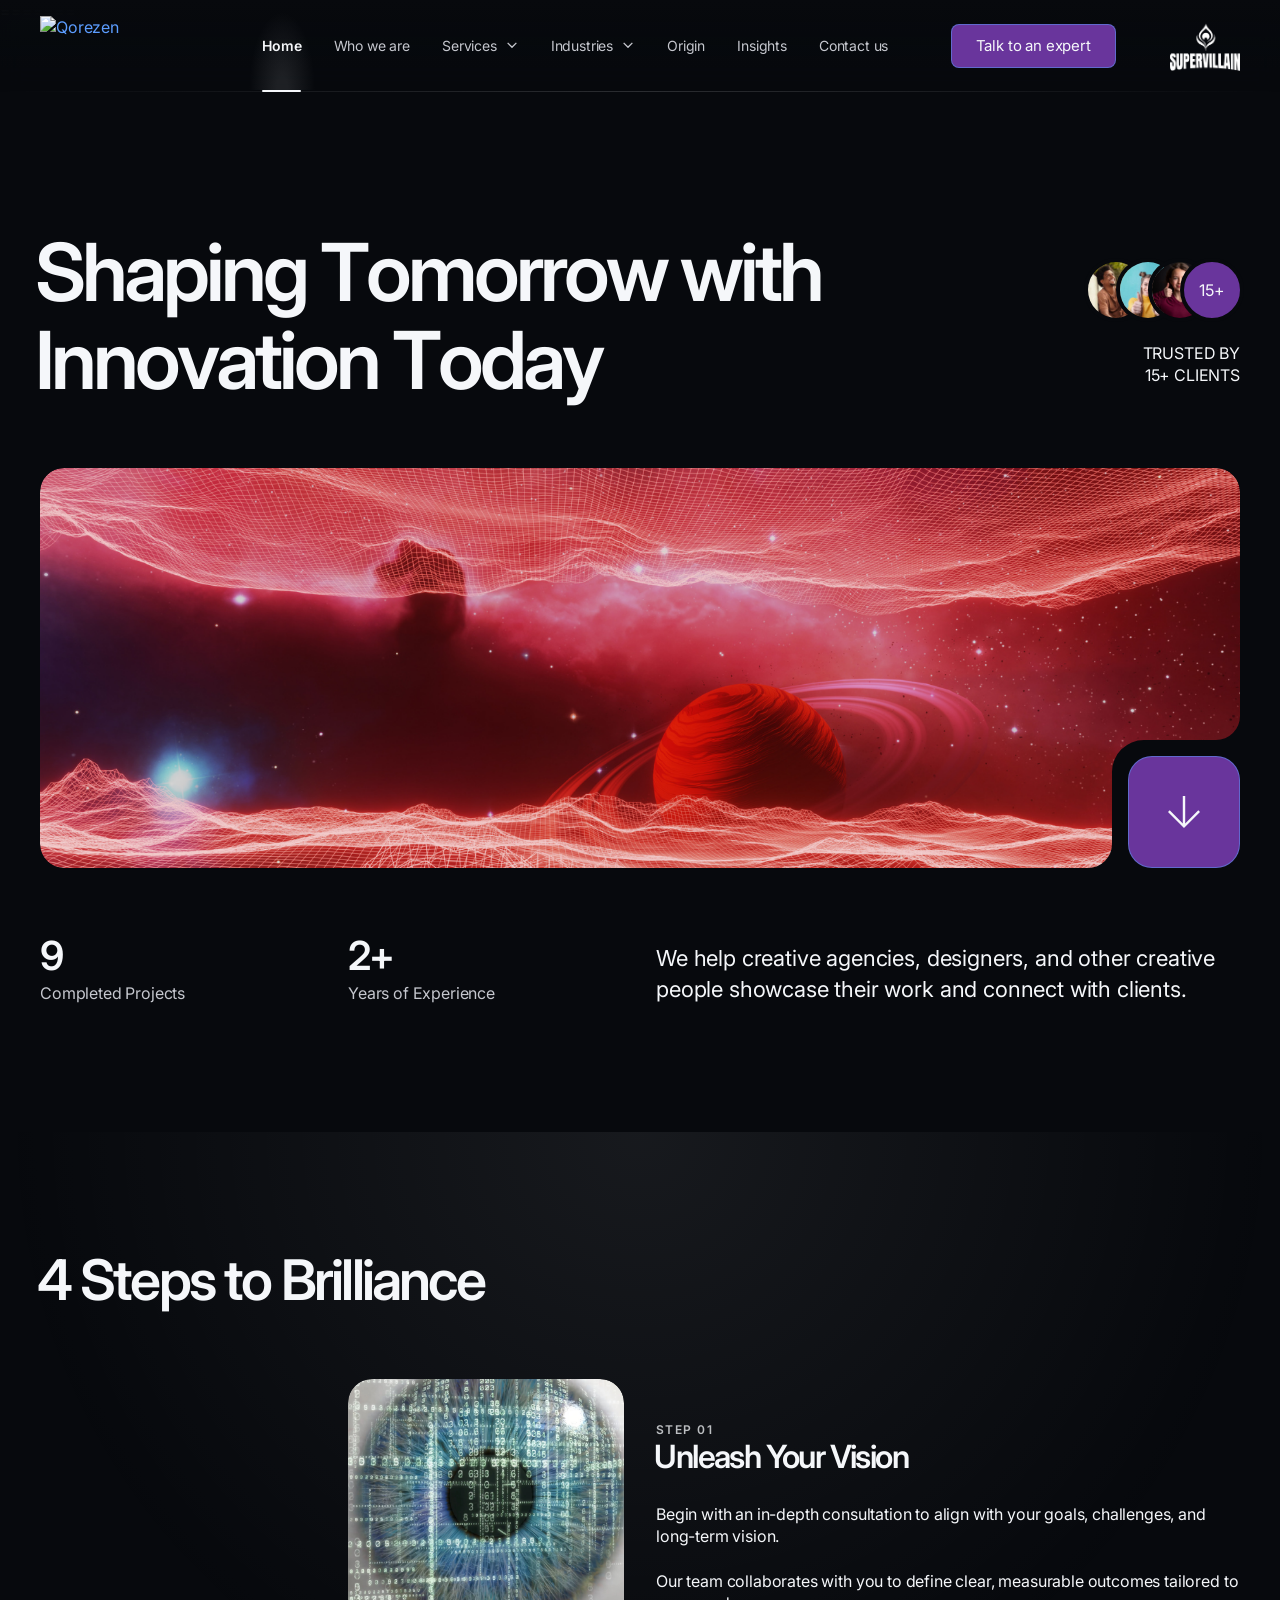
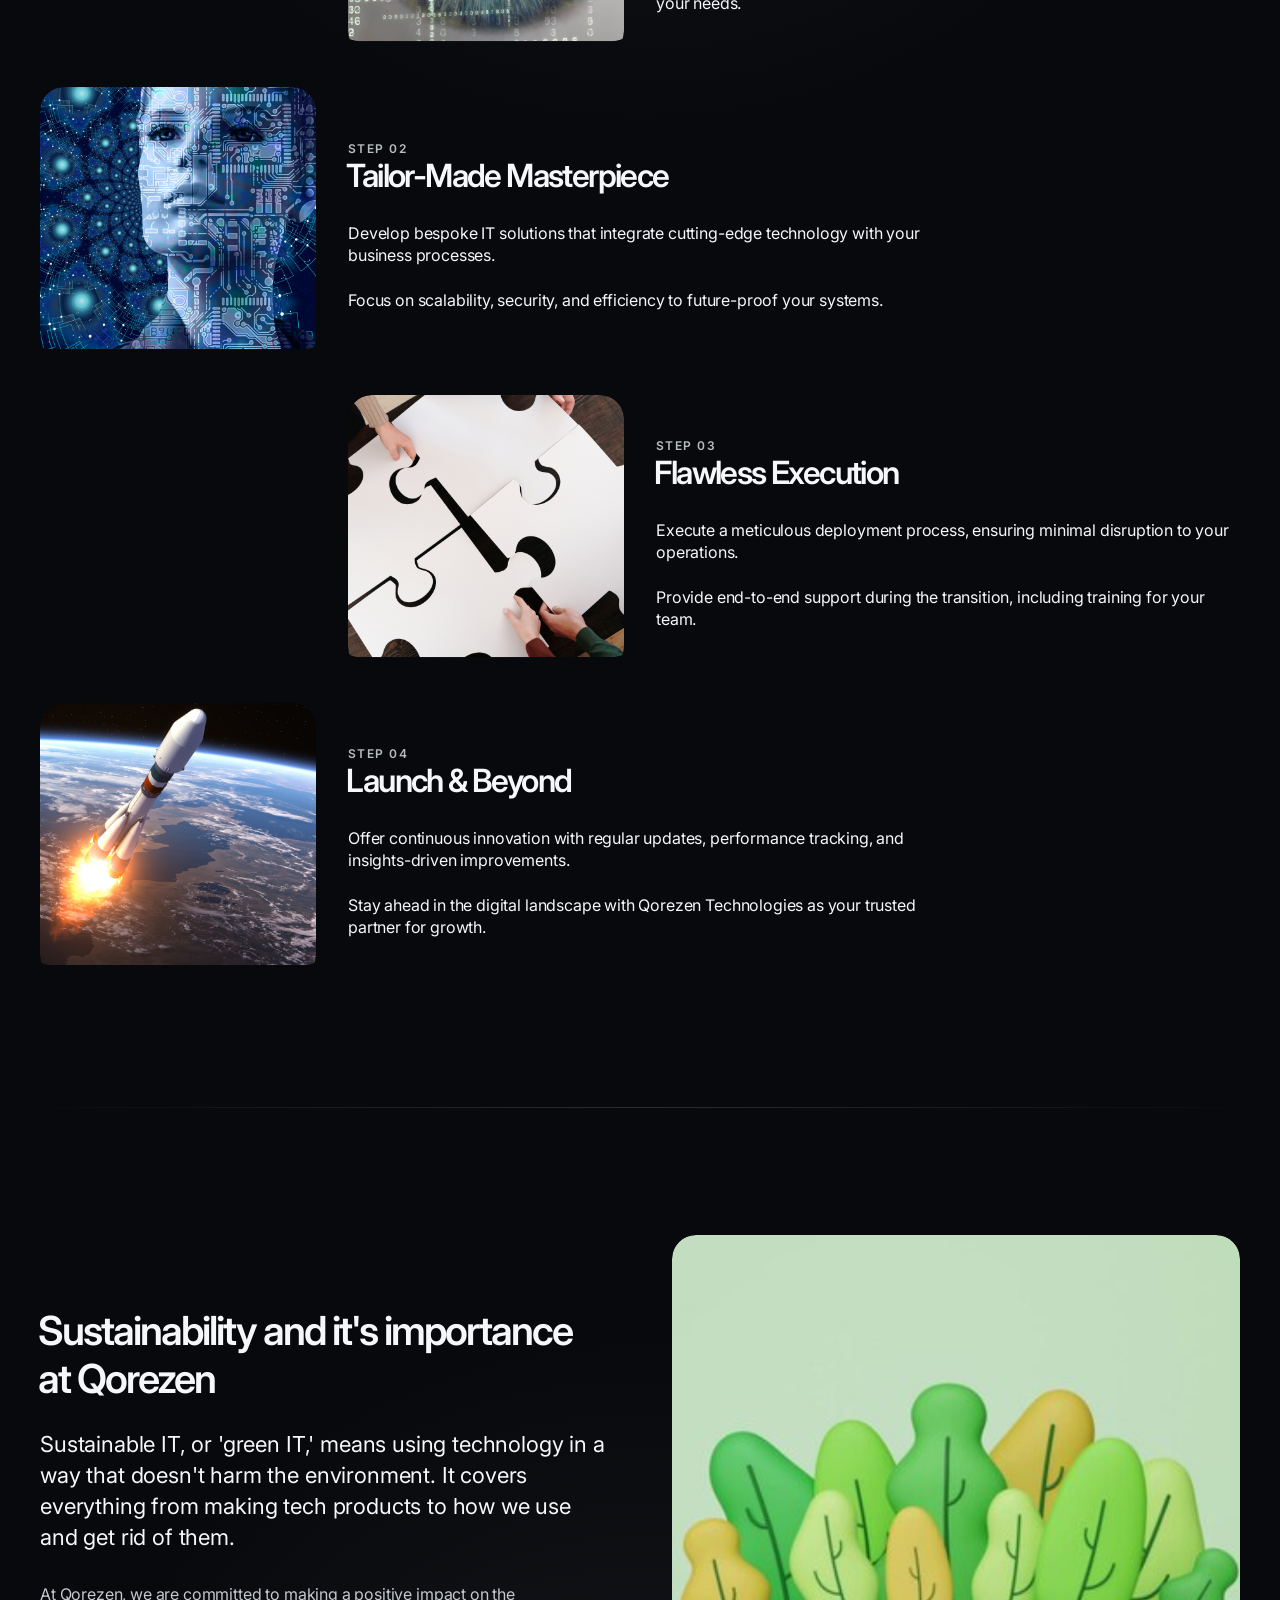
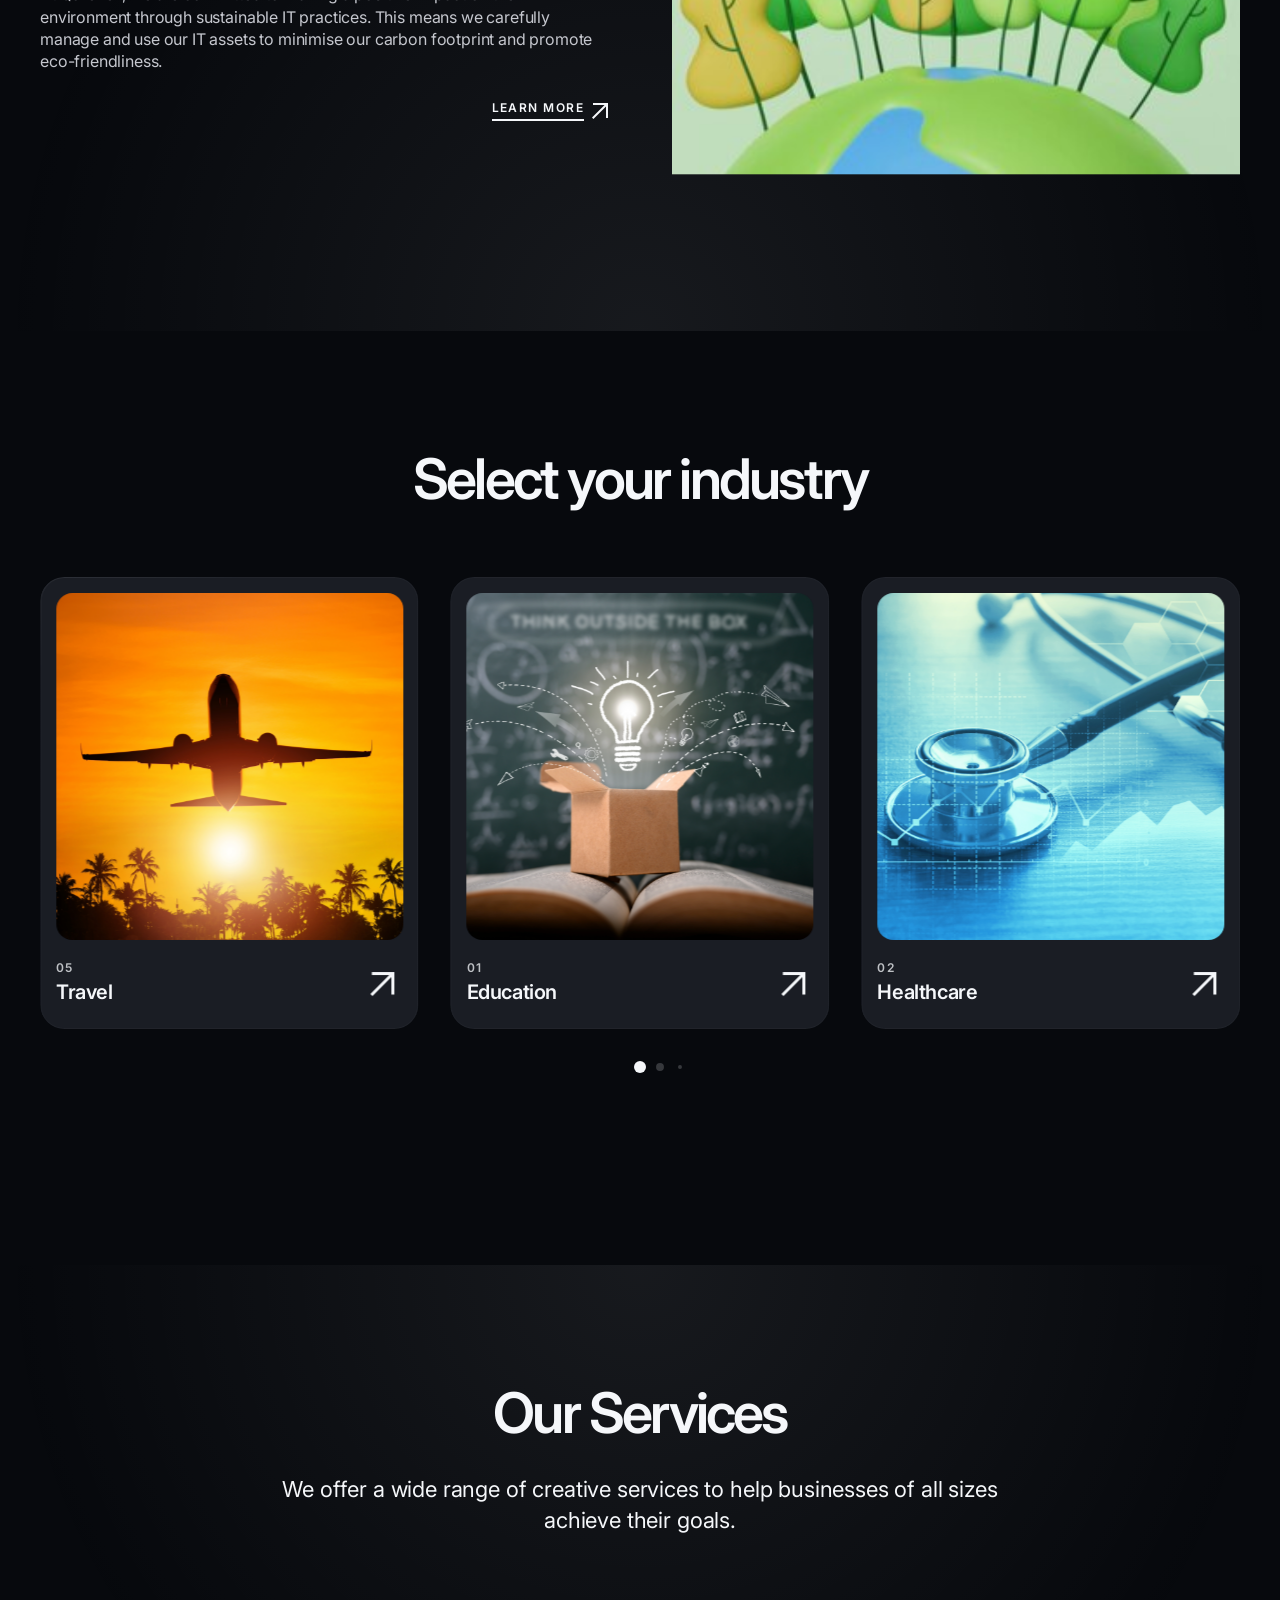
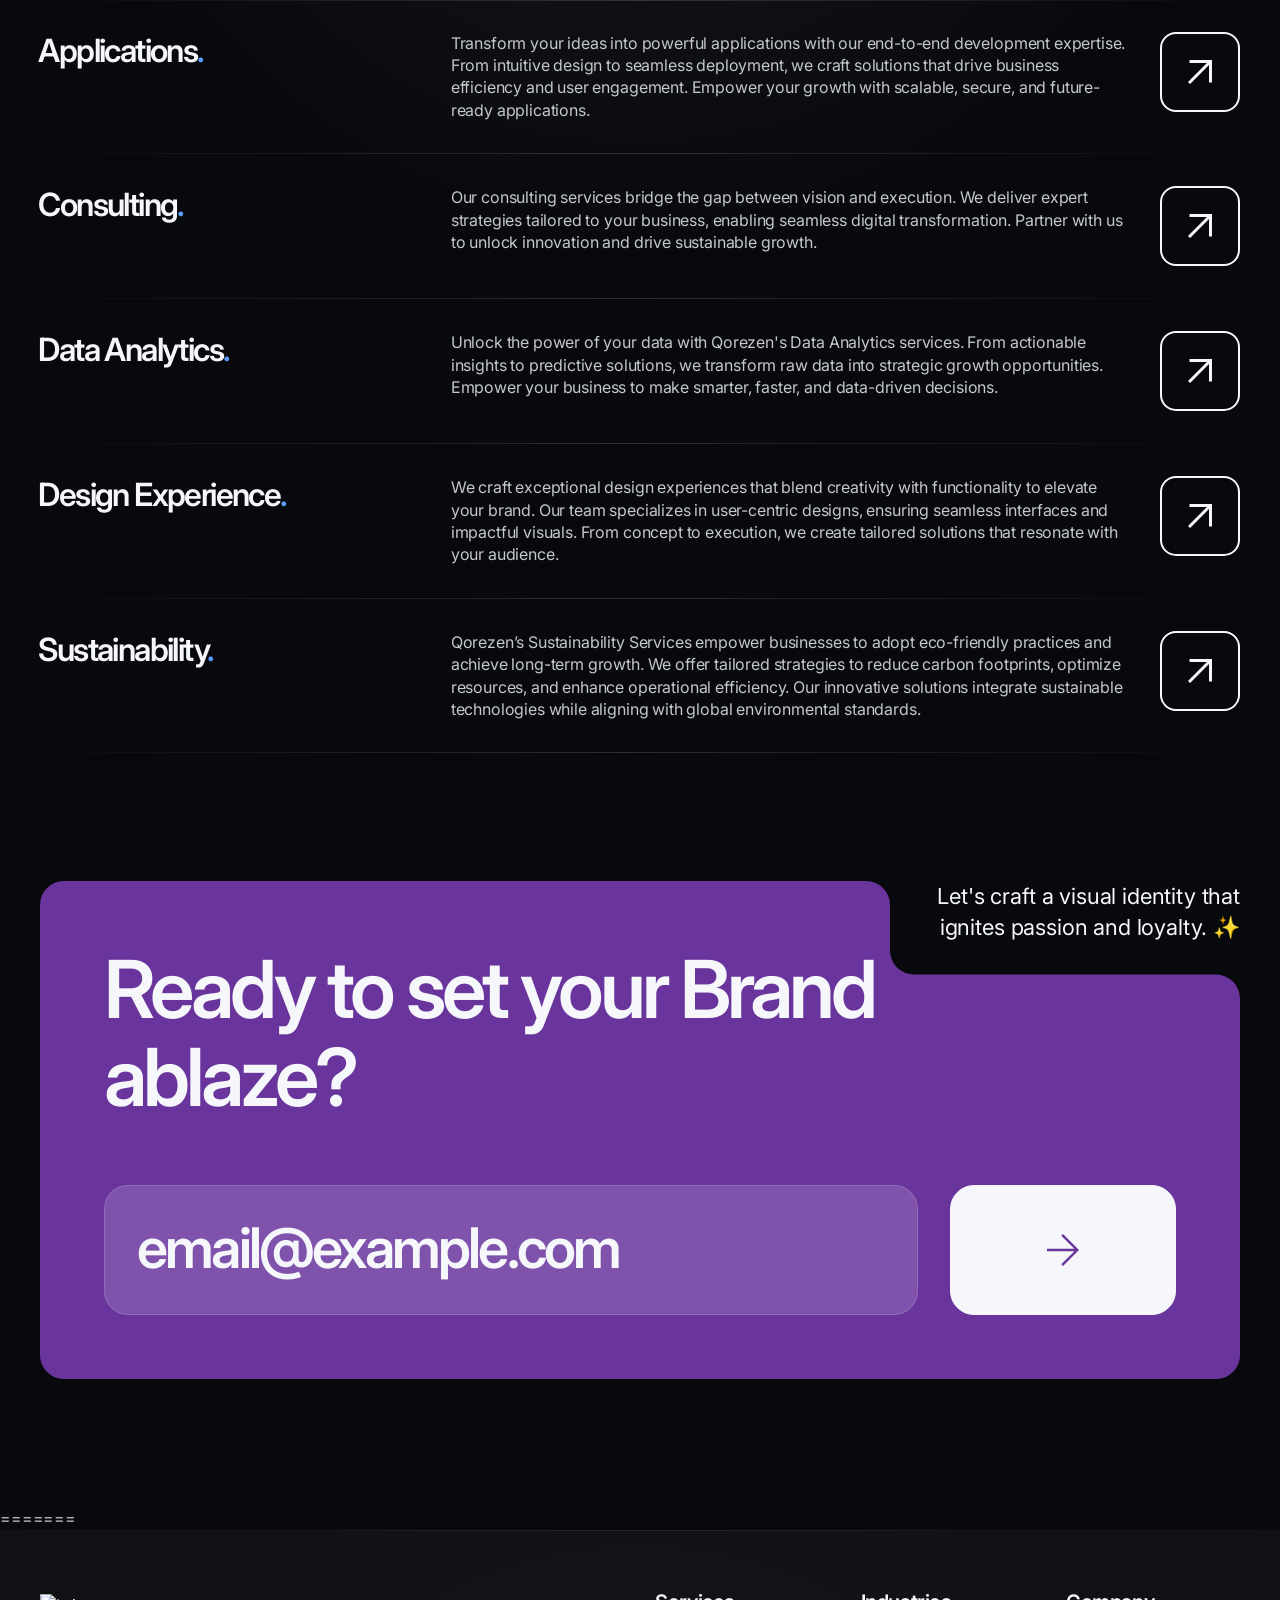
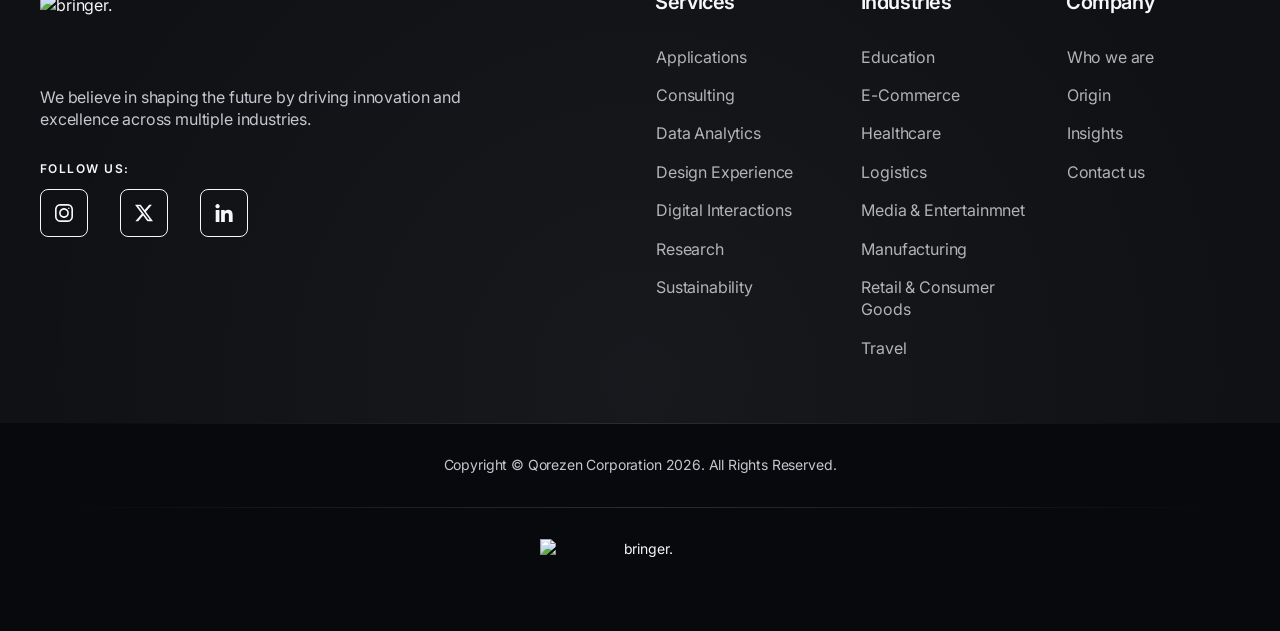
==== commit 002954ea: "updated" ====
--- a/index.html
+++ b/index.html
@@ -70,7 +70,7 @@
     <script src="/js/shared-layout.js"></script>
 
     <!-- Header -->
-<<<<<<< HEAD
+
     <div data-include="header"></div>
 =======
     <header id="bringer-header" class="is-frosted is-sticky" data-appear="fade-down" data-unload="fade-up">
@@ -167,7 +167,6 @@
             </a>
         </div>
     </header>
->>>>>>> f209ff1 (updated)
 
     <!-- Page Main -->
     <main id="bringer-main">
@@ -565,7 +564,7 @@
         </div><!-- .stg-container -->
 
         <!-- Footer -->
-<<<<<<< HEAD
+
         <div data-include="footer"></div>
 =======
         <footer id="bringer-footer" data-appear="fade-up" data-unload="fade-down">
@@ -668,16 +667,15 @@
                 </div>
             </div>
         </footer>
->>>>>>> f209ff1 (updated)
     </main>
 
     <!-- Right Click Protection Block -->
-    <!--   <div class="bringer-rcp-wrap">
+       <div class="bringer-rcp-wrap">
         <div class="bringer-rcp-overlay"></div>
         <div class="bringer-rcp-container">
             <h2>The context menu is not allowed on this page.</h2>
         </div>
-    </div> -->
+    </div> 
 
     <!-- Dynamic Backlight -->
     <div class="bringer-backlight"></div>
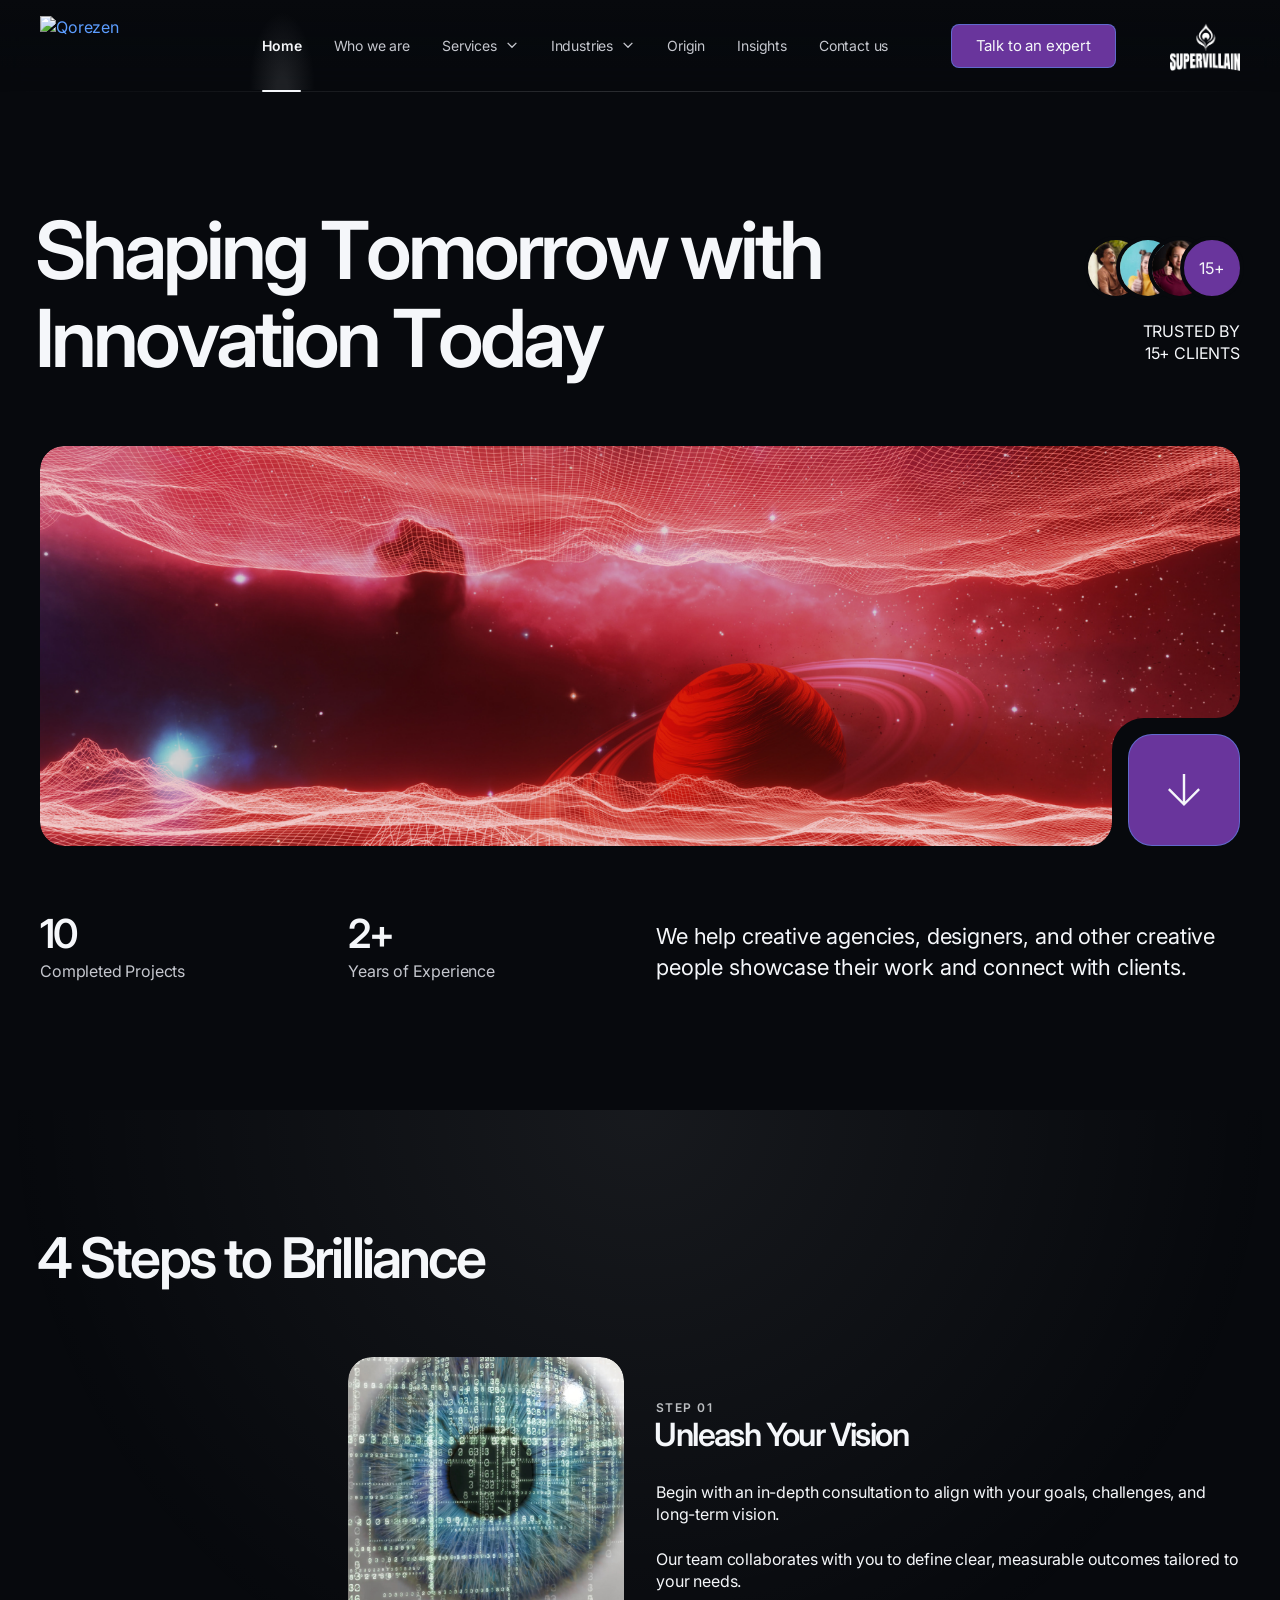
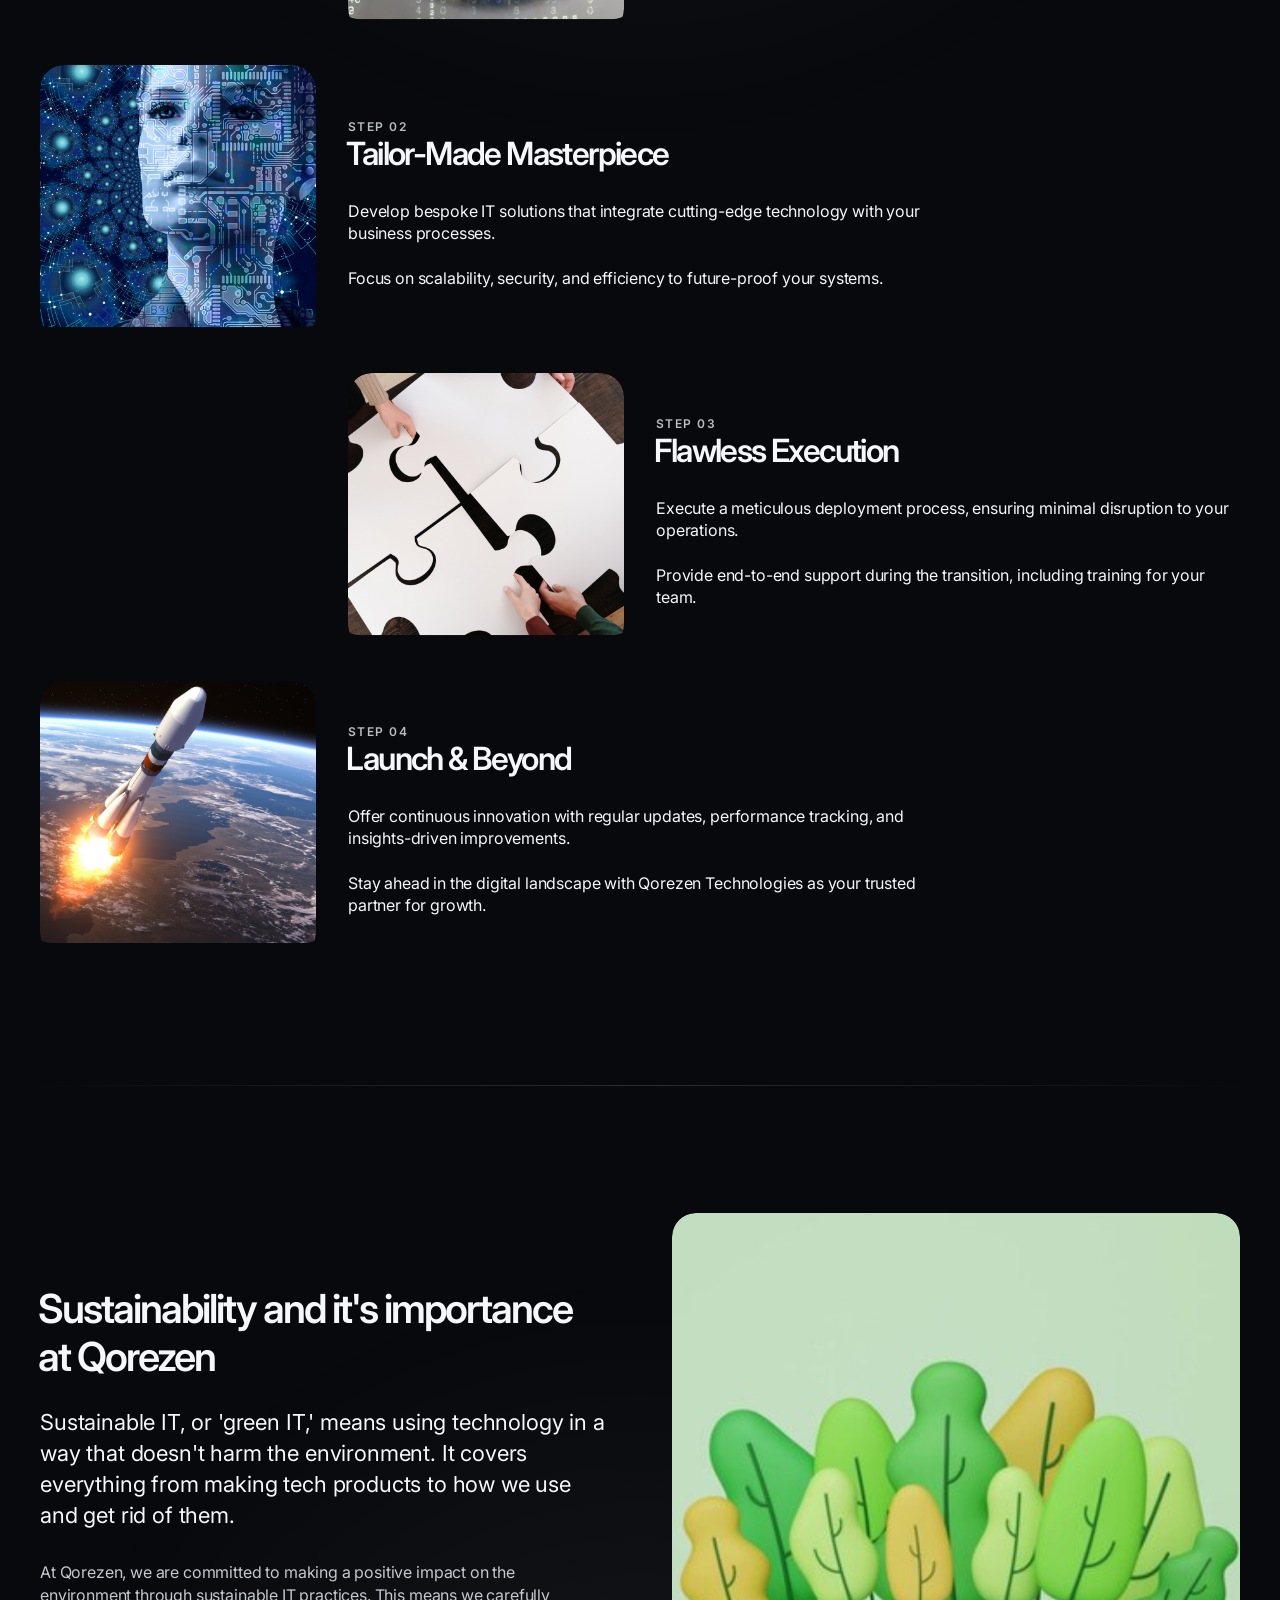
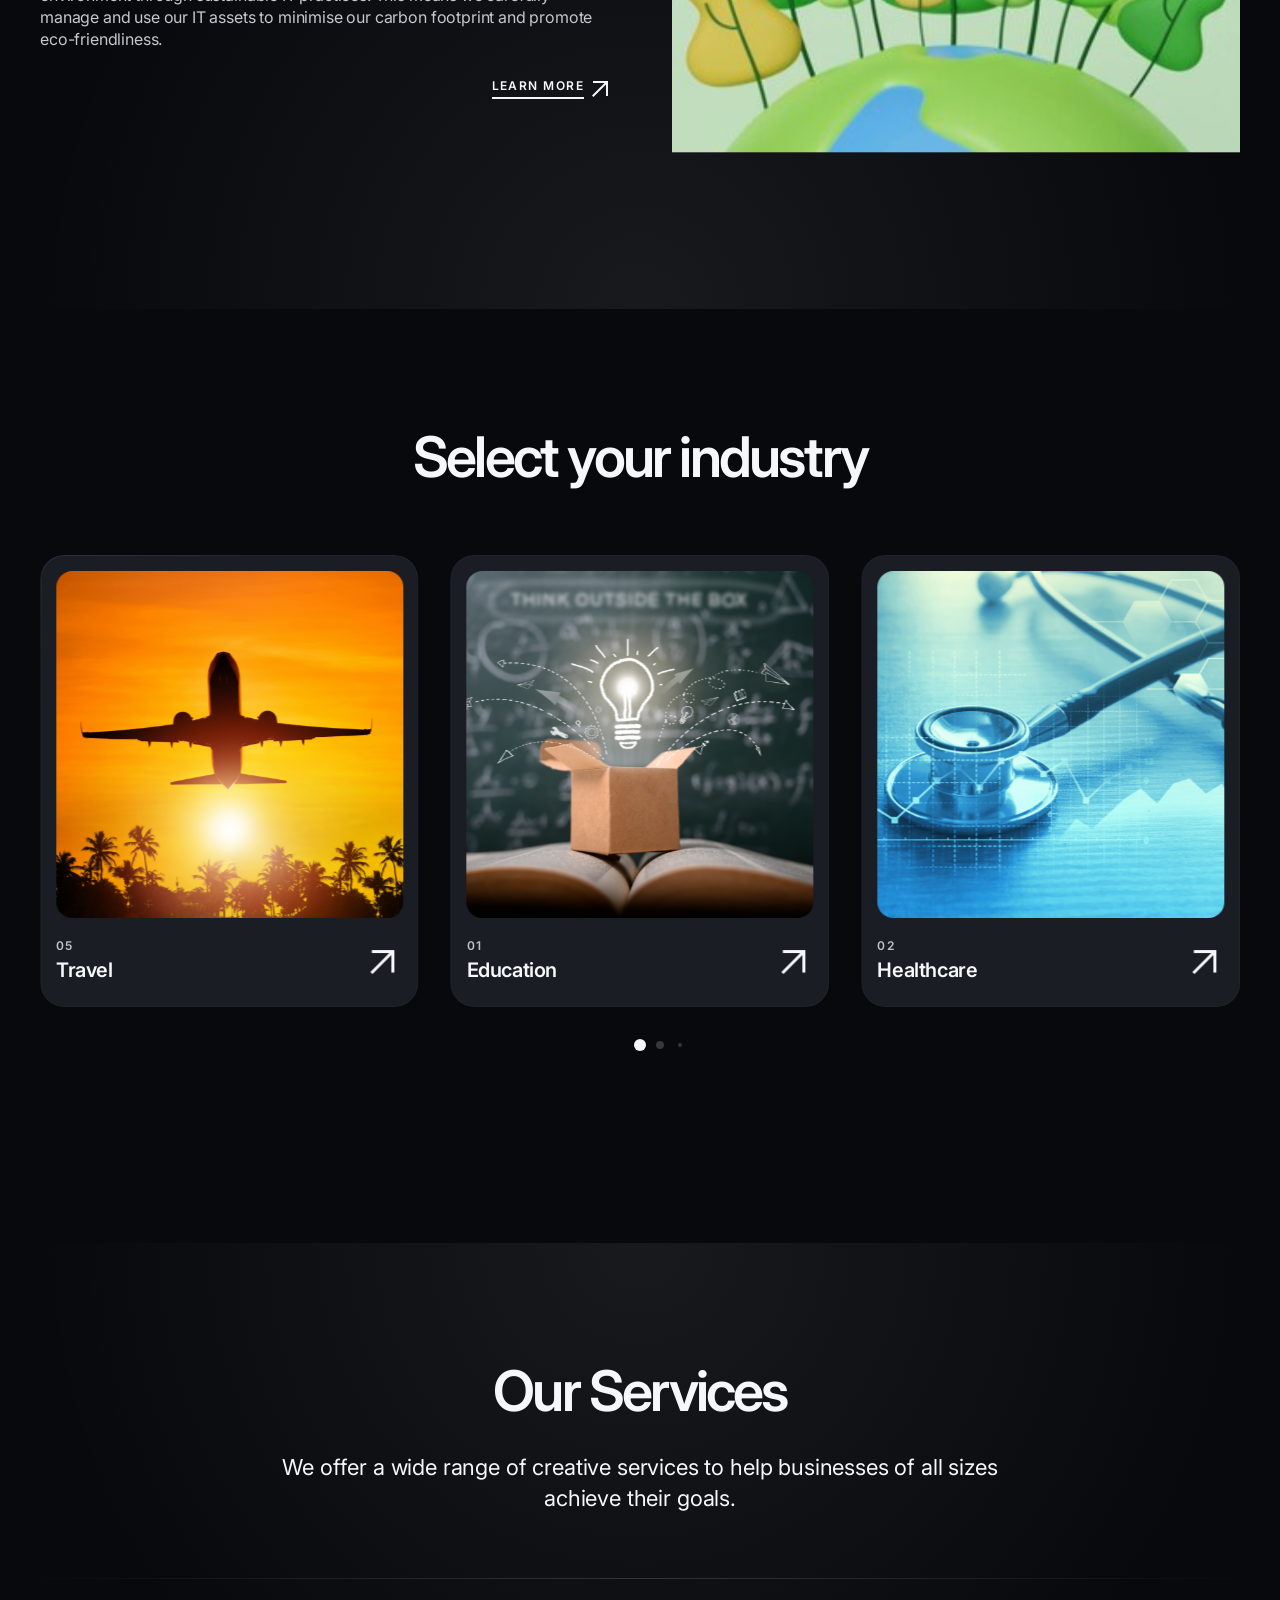
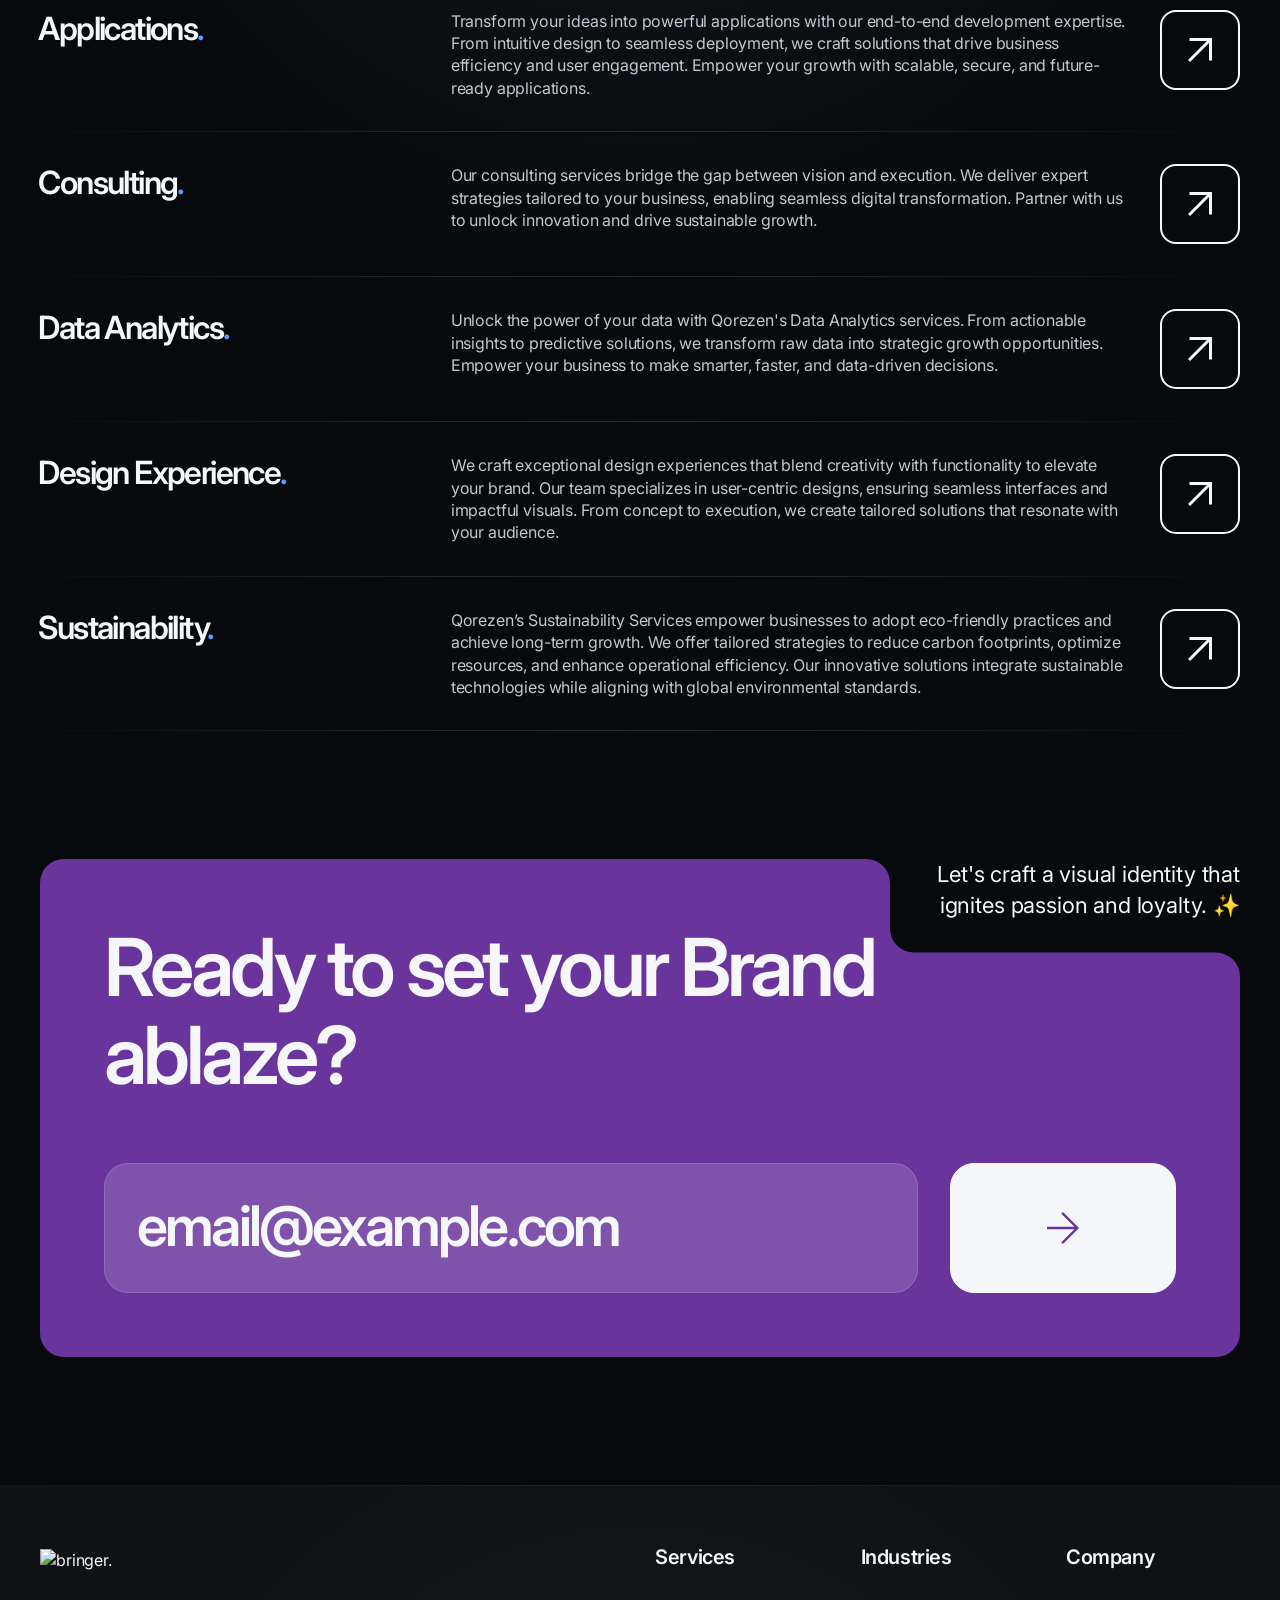
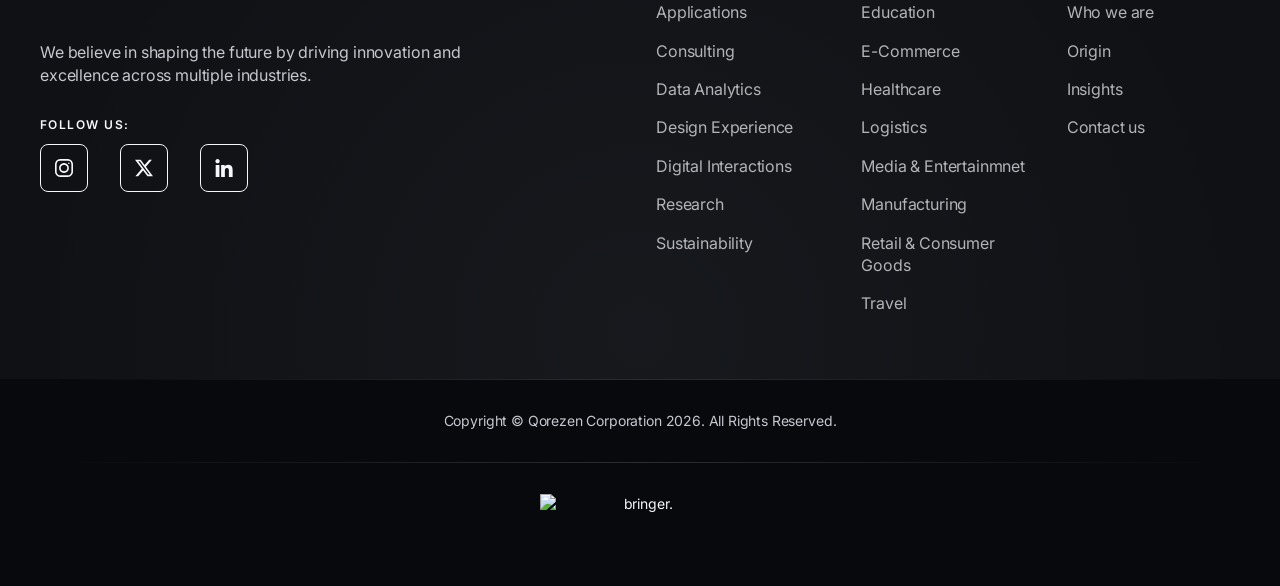
==== commit 7fe15f8d: "updated" ====
--- a/index.html
+++ b/index.html
@@ -72,7 +72,7 @@
     <!-- Header -->
 
     <div data-include="header"></div>
-=======
+
     <header id="bringer-header" class="is-frosted is-sticky" data-appear="fade-down" data-unload="fade-up">
         <!-- Desktop Header -->
         <div class="bringer-header-inner">
@@ -566,7 +566,7 @@
         <!-- Footer -->
 
         <div data-include="footer"></div>
-=======
+
         <footer id="bringer-footer" data-appear="fade-up" data-unload="fade-down">
             <!-- Footer Widgets Area -->
             <div class="bringer-footer-widgets">
